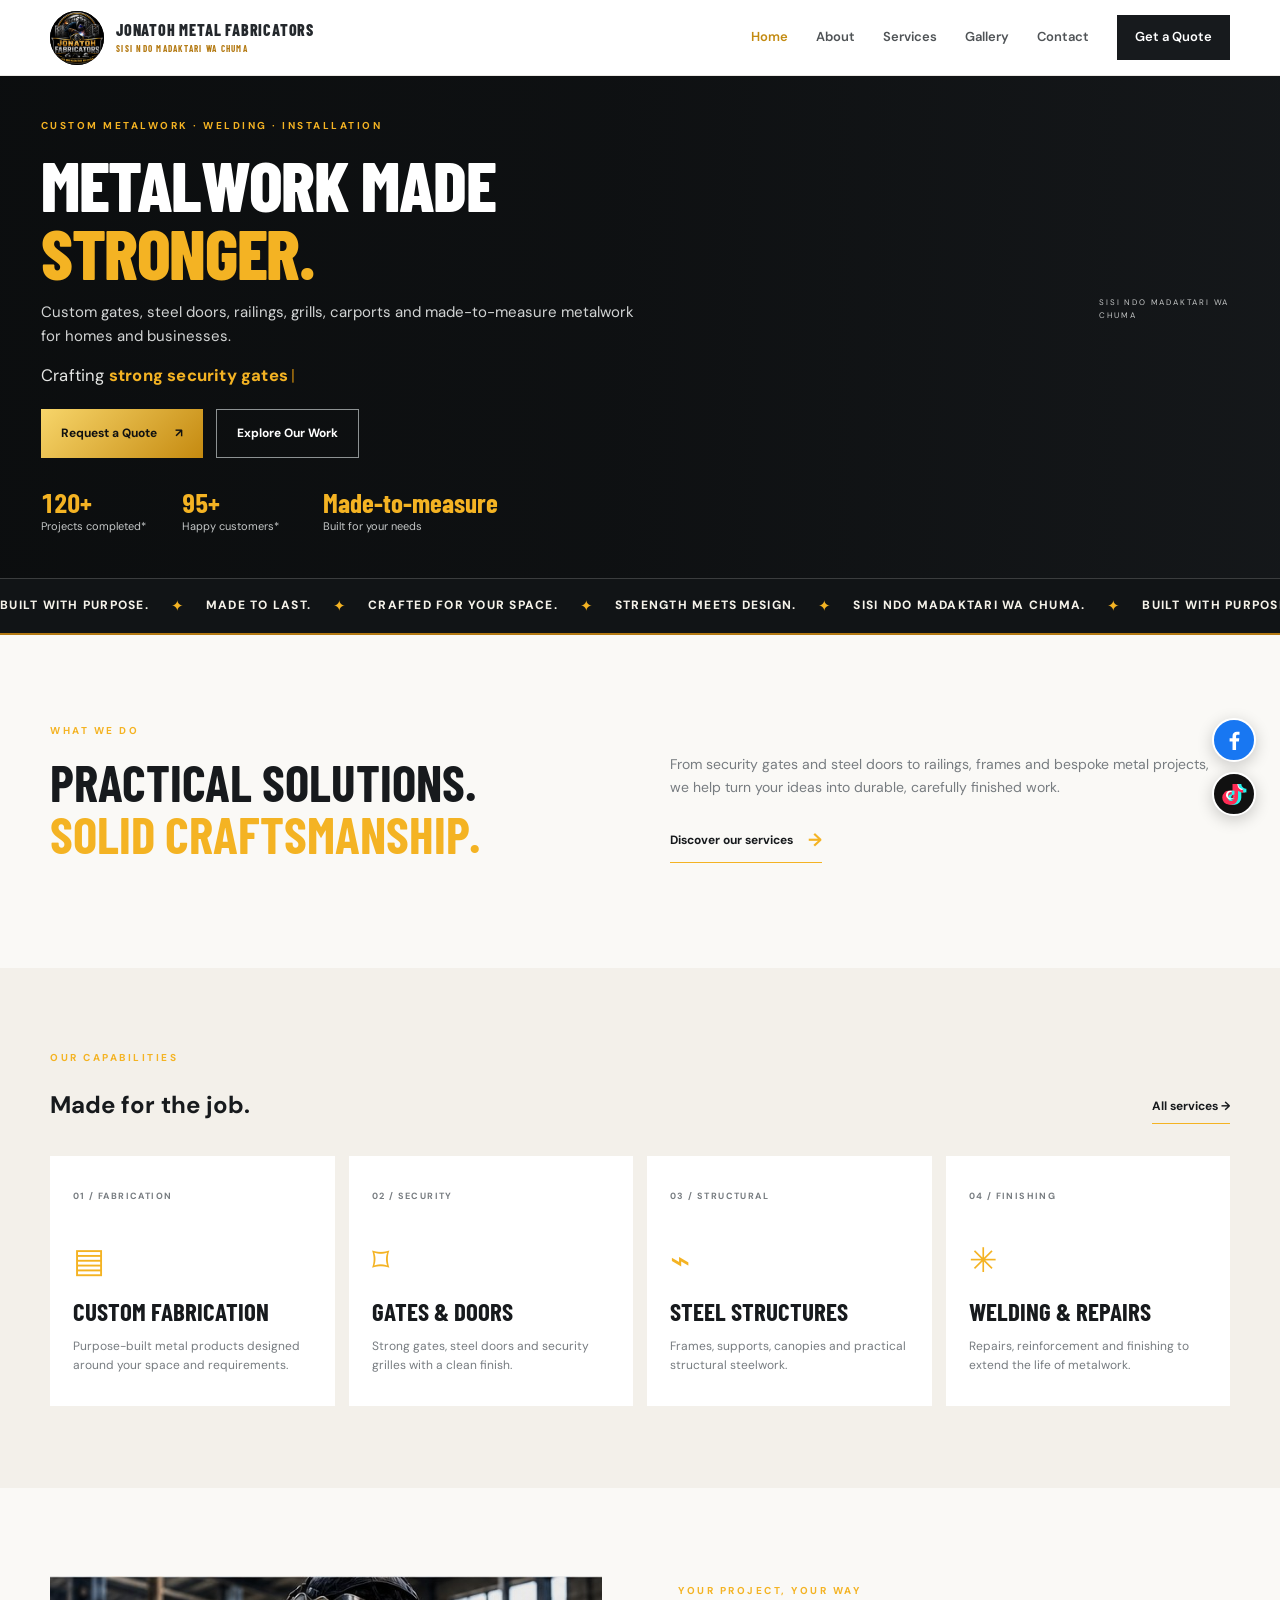
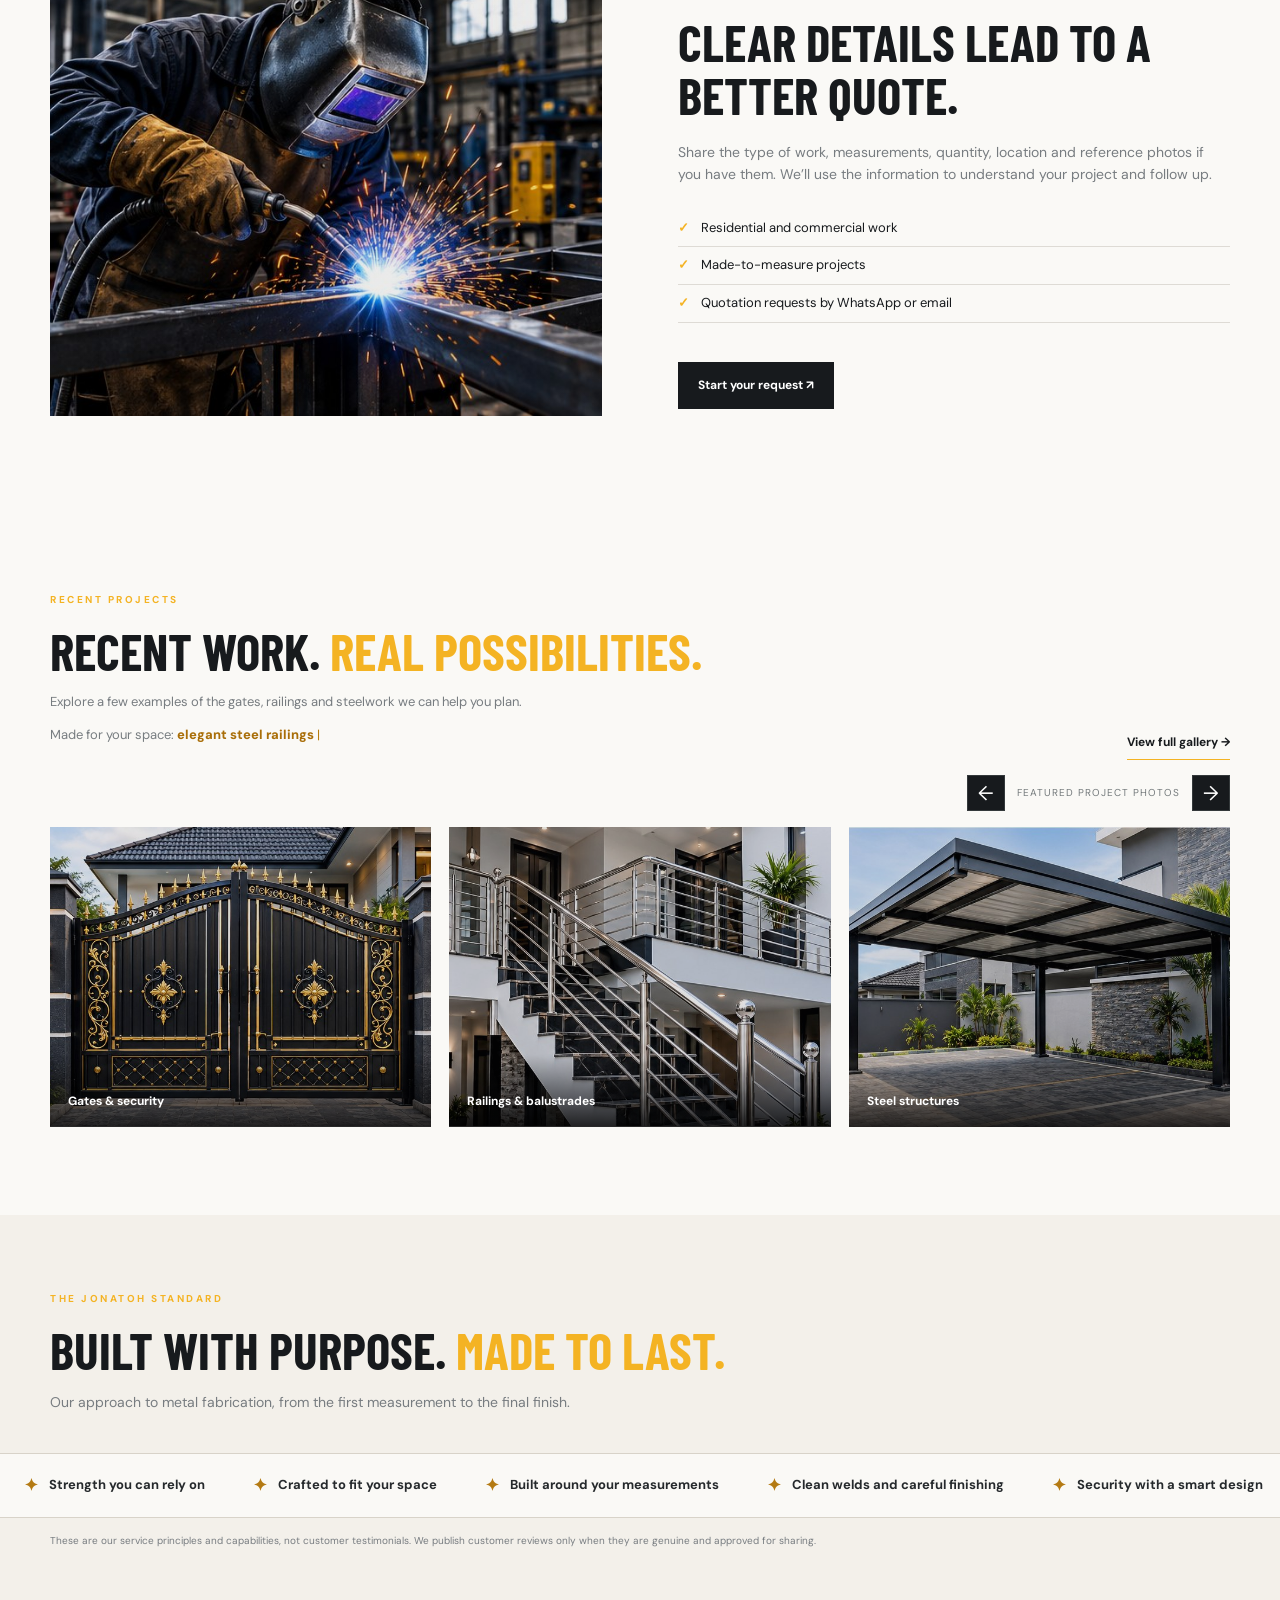
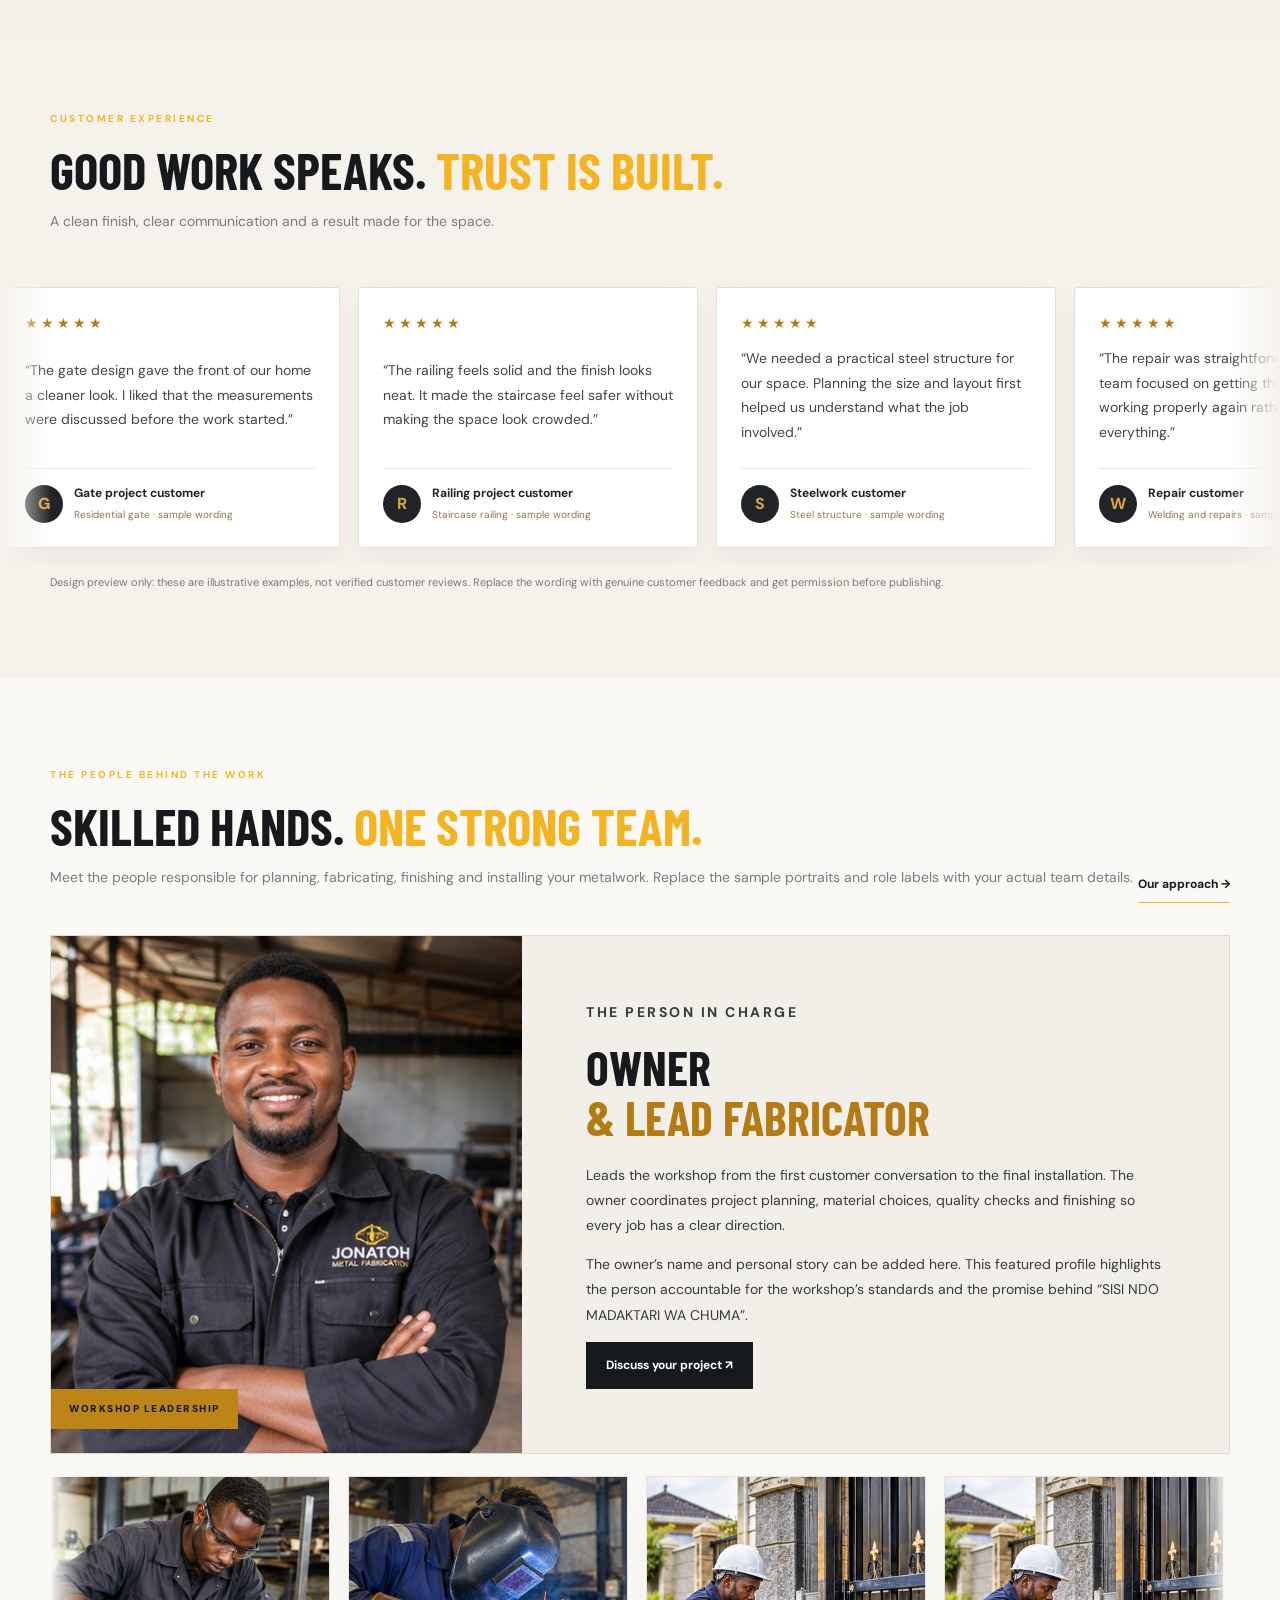
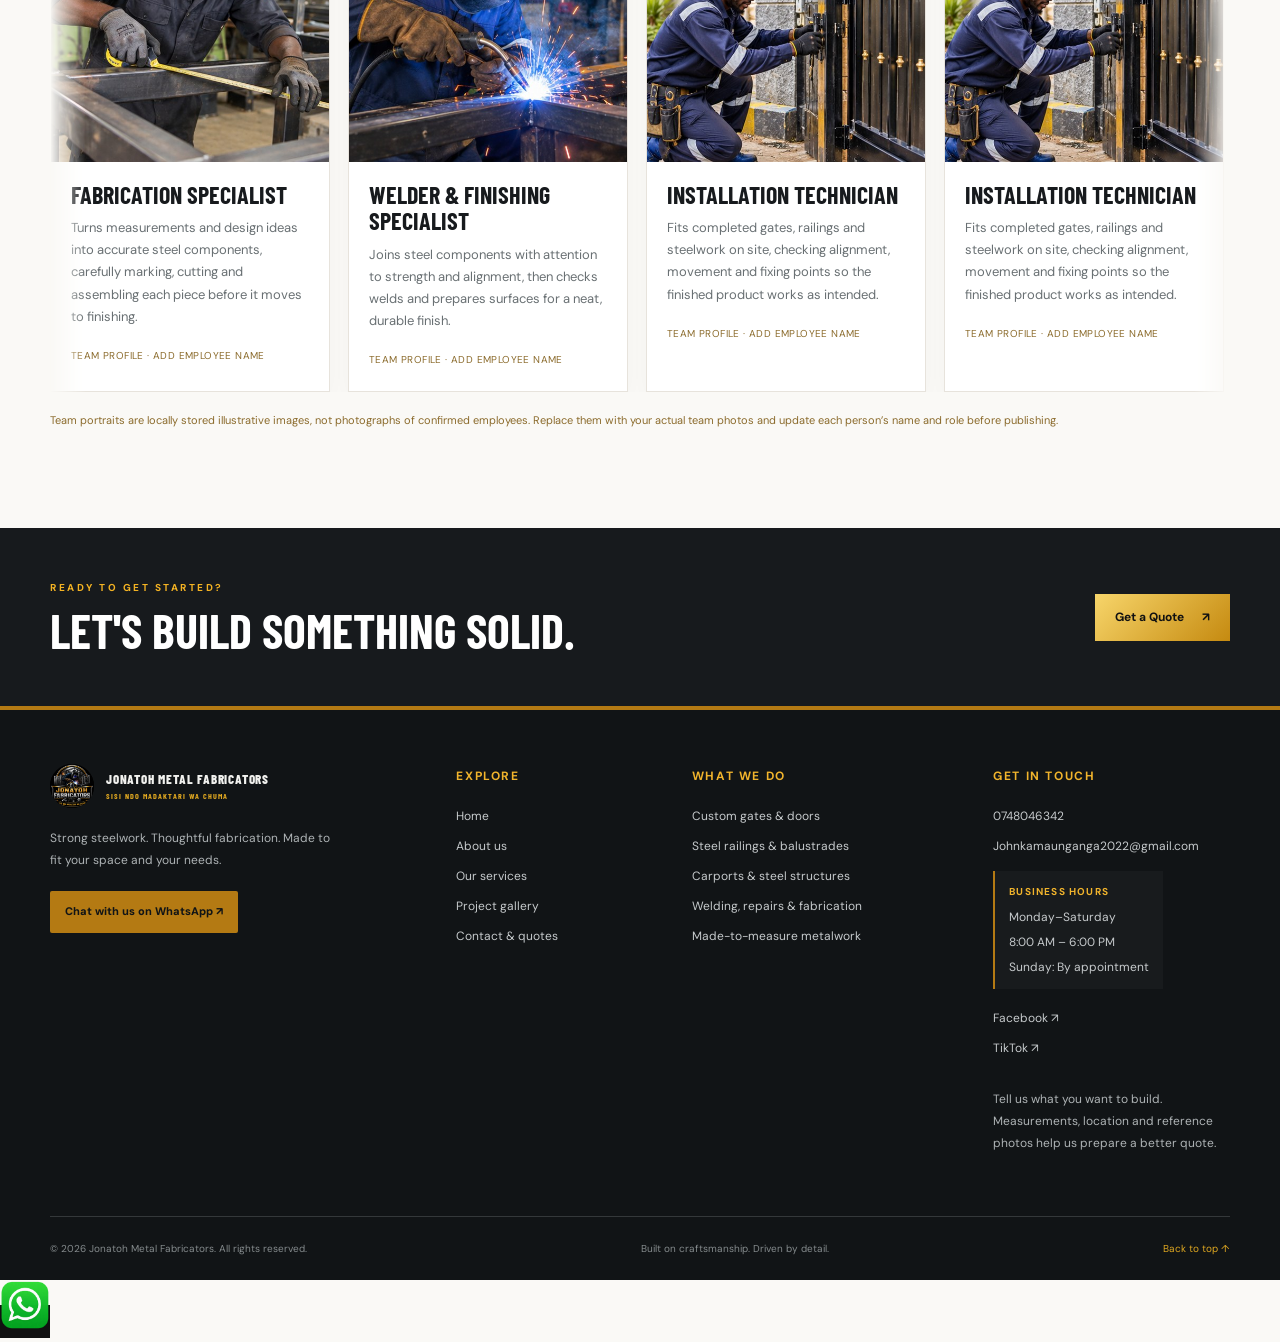
==== index.html @ 9e7ec6e4 "2nd commit" ====
<!doctype html>
<html lang="en">
<head>
  <meta charset="utf-8">
  <meta name="viewport" content="width=device-width, initial-scale=1">
  <title>Jonatoh Metal Fabricators | Gates, Railings & Welding in Kenya</title>
  <meta name="description" content="Jonatoh Metal Fabricators creates custom steel gates, doors, railings, grills, carports and welding solutions in Kenya. Contact us on WhatsApp for a project quote.">
  <meta name="theme-color" content="#171a1d">
  <link rel="stylesheet" href="css/style.css">
  <meta property="og:type" content="website">
  <meta property="og:title" content="Jonatoh Metal Fabricators | Custom Steelwork in Kenya">
  <meta property="og:description" content="Custom gates, steel doors, railings, grills, carports and welding solutions. Request a quote from Jonatoh Metal Fabricators.">
  <meta name="twitter:card" content="summary_large_image">
  <script type="application/ld+json">
  {"@context":"https://schema.org","@type":"HomeAndConstructionBusiness","name":"Jonatoh Metal Fabricators","telephone":"+254748046342","description":"Custom steel gates, doors, railings, grills, carports, metal fabrication and welding services.","areaServed":{"@type":"Country","name":"Kenya"},"sameAs":["https://www.facebook.com/share/1BdSj5urgs/","https://www.tiktok.com/@jonatohfabricatorske"]}
  </script>
</head>
<body id="top">
<header class="site-header">
  <a class="brand" href="index.html"><img class="brand-logo" src="images/jonatoh-logo.jpeg" alt="Jonatoh Metal Fabrication logo"><span class="brand-wordmark">JONATOH METAL FABRICATORS<small>SISI NDO MADAKTARI WA CHUMA</small></span></a>
  <button class="menu-toggle" aria-label="Toggle navigation" aria-expanded="false">☰</button>
  <nav class="nav">
    <a class="active" href="index.html">Home</a><a href="about.html">About</a><a href="services.html">Services</a><a href="projects.html">Gallery</a><a href="contact.html">Contact</a>
    <a class="nav-cta" href="contact.html#quote">Get a Quote</a>
  </nav>
</header>
<main>
<section class="hero hero-compact">
  <div class="hero-photo-rotator" aria-hidden="true"><span></span><span></span><span></span><span></span></div>
  <div class="hero-shade"></div>
  <div class="hero-content container">
    <p class="eyebrow">CUSTOM METALWORK · WELDING · INSTALLATION</p>
    <h1>Metalwork made<br><em>stronger.</em></h1>
    <p class="hero-copy">Custom gates, steel doors, railings, grills, carports and made-to-measure metalwork for homes and businesses.</p><p class="hero-typing-line">Crafting <strong data-typing-phrase>strong security gates</strong><span class="typing-caret" aria-hidden="true">|</span></p>
    <div class="hero-actions"><a class="button button-orange" href="contact.html#quote">Request a Quote <span>↗</span></a><a class="button button-outline" href="projects.html">Explore Our Work</a></div>
    <div class="hero-stats hero-counter-stats"><div><strong class="count-up" data-count="120">0</strong><span>Projects completed*</span></div><div><strong class="count-up" data-count="95">0</strong><span>Happy customers*</span></div><div><strong>Made-to-measure</strong><span>Built for your needs</span></div></div>
  </div>
  <div class="hero-label">SISI NDO MADAKTARI WA CHUMA</div>
</section><section class="brand-motion-strip" aria-label="Jonatoh metal fabrication values"><div class="brand-motion-track"><span>Built with purpose.</span><b aria-hidden="true">✦</b><span>Made to last.</span><b aria-hidden="true">✦</b><span>Crafted for your space.</span><b aria-hidden="true">✦</b><span>Strength meets design.</span><b aria-hidden="true">✦</b><span>SISI NDO MADAKTARI WA CHUMA.</span><b aria-hidden="true">✦</b><span>Built with purpose.</span><b aria-hidden="true">✦</b><span>Made to last.</span><b aria-hidden="true">✦</b><span>Crafted for your space.</span><b aria-hidden="true">✦</b><span>Strength meets design.</span><b aria-hidden="true">✦</b><span>SISI NDO MADAKTARI WA CHUMA.</span><b aria-hidden="true">✦</b></div></section>
<section class="section container intro-grid">
  <div><p class="eyebrow">WHAT WE DO</p><h2>Practical solutions.<br><em>Solid craftsmanship.</em></h2></div>
  <div><p class="muted">From security gates and steel doors to railings, frames and bespoke metal projects, we help turn your ideas into durable, carefully finished work.</p><a class="text-link" href="services.html">Discover our services <span>→</span></a></div>
</section>
<section class="services-band"><div class="container"><div class="section-heading"><div><p class="eyebrow">OUR CAPABILITIES</p><h2>Made for the job.</h2></div><a class="text-link" href="services.html">All services →</a></div>
<div class="service-cards">
  <article class="service-card"><span class="service-number">01 / FABRICATION</span><div class="service-icon">▤</div><h3>Custom Fabrication</h3><p>Purpose-built metal products designed around your space and requirements.</p></article>
  <article class="service-card"><span class="service-number">02 / SECURITY</span><div class="service-icon">⌑</div><h3>Gates & Doors</h3><p>Strong gates, steel doors and security grilles with a clean finish.</p></article>
  <article class="service-card"><span class="service-number">03 / STRUCTURAL</span><div class="service-icon">⌁</div><h3>Steel Structures</h3><p>Frames, supports, canopies and practical structural steelwork.</p></article>
  <article class="service-card"><span class="service-number">04 / FINISHING</span><div class="service-icon">✳</div><h3>Welding & Repairs</h3><p>Repairs, reinforcement and finishing to extend the life of metalwork.</p></article>
</div></div></section>
<section class="section container split-feature"><div class="feature-photo" role="img" aria-label="Metal fabrication workshop"></div><div class="feature-copy"><p class="eyebrow">YOUR PROJECT, YOUR WAY</p><h2>Clear details lead to a better quote.</h2><p class="muted">Share the type of work, measurements, quantity, location and reference photos if you have them. We’ll use the information to understand your project and follow up.</p><ul class="check-list"><li>Residential and commercial work</li><li>Made-to-measure projects</li><li>Quotation requests by WhatsApp or email</li></ul><a class="button button-dark" href="contact.html#quote">Start your request ↗</a></div></section>
<section class="section container recent-projects"><div class="section-heading"><div><p class="eyebrow">RECENT PROJECTS</p><h2>Recent work. <em>Real possibilities.</em></h2><p class="muted recent-lead">Explore a few examples of the gates, railings and steelwork we can help you plan.</p><p class="typing-line">Made for your space: <strong data-typing-phrase aria-live="polite">security gates</strong><span class="typing-caret" aria-hidden="true">|</span></p></div><a class="text-link" href="projects.html">View full gallery →</a></div><div class="recent-carousel-controls"><button type="button" id="recent-prev" aria-label="Previous projects">←</button><span id="recent-slide-status">Featured project photos</span><button type="button" id="recent-next" aria-label="Next projects">→</button></div><div class="recent-project-grid" id="recent-project-grid"><a class="recent-project" href="projects.html"><img src="images/gallery/black-gold-gate.jpg" alt="Black and gold driveway gate" loading="lazy"><span>Gates & security</span></a><a class="recent-project" href="projects.html"><img src="images/gallery/stainless-railing.jpg" alt="Stainless steel staircase railing" loading="lazy"><span>Railings & balustrades</span></a><a class="recent-project" href="projects.html"><img src="images/gallery/steel-carport.jpg" alt="Steel carport structure" loading="lazy"><span>Steel structures</span></a></div></section>
<section class="section values-marquee-section"><div class="container"><div class="section-heading"><div><p class="eyebrow">THE JONATOH STANDARD</p><h2>Built with purpose. <em>Made to last.</em></h2><p class="muted">Our approach to metal fabrication, from the first measurement to the final finish.</p></div></div></div><div class="value-marquee" aria-label="Jonatoh Metal Fabricators service principles"><div class="value-marquee-track"><span class="value-marquee-item"><i aria-hidden="true">✦</i>Strength you can rely on</span><span class="value-marquee-item"><i aria-hidden="true">✦</i>Crafted to fit your space</span><span class="value-marquee-item"><i aria-hidden="true">✦</i>Built around your measurements</span><span class="value-marquee-item"><i aria-hidden="true">✦</i>Clean welds and careful finishing</span><span class="value-marquee-item"><i aria-hidden="true">✦</i>Security with a smart design</span><span class="value-marquee-item"><i aria-hidden="true">✦</i>Made for everyday use</span><span class="value-marquee-item"><i aria-hidden="true">✦</i>Practical solutions in steel</span><span class="value-marquee-item"><i aria-hidden="true">✦</i>Details that make the difference</span><span class="value-marquee-item"><i aria-hidden="true">✦</i>Designed with purpose</span><span class="value-marquee-item"><i aria-hidden="true">✦</i>Durability comes first</span><span class="value-marquee-item"><i aria-hidden="true">✦</i>From idea to finished metalwork</span><span class="value-marquee-item"><i aria-hidden="true">✦</i>A finish that complements your property</span><span class="value-marquee-item"><i aria-hidden="true">✦</i>Custom gates and doors</span><span class="value-marquee-item"><i aria-hidden="true">✦</i>Railings made for confidence</span><span class="value-marquee-item"><i aria-hidden="true">✦</i>Steel structures with purpose</span><span class="value-marquee-item"><i aria-hidden="true">✦</i>Repairs that help extend product life</span><span class="value-marquee-item"><i aria-hidden="true">✦</i>Thoughtful fabrication</span><span class="value-marquee-item"><i aria-hidden="true">✦</i>Reliable workmanship matters</span><span class="value-marquee-item"><i aria-hidden="true">✦</i>Your project, your specifications</span><span class="value-marquee-item"><i aria-hidden="true">✦</i>Made-to-measure metal solutions</span><span class="value-marquee-item"><i aria-hidden="true">✦</i>Function meets good design</span><span class="value-marquee-item"><i aria-hidden="true">✦</i>Strong frames, neat finishes</span><span class="value-marquee-item"><i aria-hidden="true">✦</i>Built for homes and businesses</span><span class="value-marquee-item"><i aria-hidden="true">✦</i>A clear plan before fabrication</span><span class="value-marquee-item"><i aria-hidden="true">✦</i>Care in every cut and weld</span><span class="value-marquee-item"><i aria-hidden="true">✦</i>Metalwork that works hard</span><span class="value-marquee-item"><i aria-hidden="true">✦</i>Security grills tailored to your needs</span><span class="value-marquee-item"><i aria-hidden="true">✦</i>Carports planned for your space</span><span class="value-marquee-item"><i aria-hidden="true">✦</i>Quality-focused fabrication</span><span class="value-marquee-item"><i aria-hidden="true">✦</i>A practical approach to every job</span><span class="value-marquee-item"><i aria-hidden="true">✦</i>Your vision guides the design</span><span class="value-marquee-item"><i aria-hidden="true">✦</i>Steelwork with attention to detail</span><span class="value-marquee-item"><i aria-hidden="true">✦</i>Finishing that completes the look</span><span class="value-marquee-item"><i aria-hidden="true">✦</i>Built to suit the setting</span><span class="value-marquee-item"><i aria-hidden="true">✦</i>Custom work, not one-size-fits-all</span><span class="value-marquee-item"><i aria-hidden="true">✦</i>From simple repairs to new builds</span><span class="value-marquee-item"><i aria-hidden="true">✦</i>Made with care at every stage</span><span class="value-marquee-item"><i aria-hidden="true">✦</i>Straightforward project discussions</span><span class="value-marquee-item"><i aria-hidden="true">✦</i>Share your measurements for a quote</span><span class="value-marquee-item"><i aria-hidden="true">✦</i>Bring your reference photos</span><span class="value-marquee-item"><i aria-hidden="true">✦</i>Useful design, lasting function</span><span class="value-marquee-item"><i aria-hidden="true">✦</i>Strong materials, smart planning</span><span class="value-marquee-item"><i aria-hidden="true">✦</i>A better fit starts with good measurements</span><span class="value-marquee-item"><i aria-hidden="true">✦</i>Careful work from start to finish</span><span class="value-marquee-item"><i aria-hidden="true">✦</i>Metal fabrication for real-world needs</span><span class="value-marquee-item"><i aria-hidden="true">✦</i>Your space. Your style. Your build.</span><span class="value-marquee-item"><i aria-hidden="true">✦</i>Practical craftsmanship you can see</span><span class="value-marquee-item"><i aria-hidden="true">✦</i>Plan it well. Build it right.</span><span class="value-marquee-item"><i aria-hidden="true">✦</i>SISI NDO MADAKTARI WA CHUMA</span><span class="value-marquee-item"><i aria-hidden="true">✦</i>Jonatoh Metal Fabricators — built around your needs</span><span class="value-marquee-item"><i aria-hidden="true">✦</i>Strength you can rely on</span><span class="value-marquee-item"><i aria-hidden="true">✦</i>Crafted to fit your space</span><span class="value-marquee-item"><i aria-hidden="true">✦</i>Built around your measurements</span><span class="value-marquee-item"><i aria-hidden="true">✦</i>Clean welds and careful finishing</span><span class="value-marquee-item"><i aria-hidden="true">✦</i>Security with a smart design</span><span class="value-marquee-item"><i aria-hidden="true">✦</i>Made for everyday use</span><span class="value-marquee-item"><i aria-hidden="true">✦</i>Practical solutions in steel</span><span class="value-marquee-item"><i aria-hidden="true">✦</i>Details that make the difference</span><span class="value-marquee-item"><i aria-hidden="true">✦</i>Designed with purpose</span><span class="value-marquee-item"><i aria-hidden="true">✦</i>Durability comes first</span><span class="value-marquee-item"><i aria-hidden="true">✦</i>From idea to finished metalwork</span><span class="value-marquee-item"><i aria-hidden="true">✦</i>A finish that complements your property</span><span class="value-marquee-item"><i aria-hidden="true">✦</i>Custom gates and doors</span><span class="value-marquee-item"><i aria-hidden="true">✦</i>Railings made for confidence</span><span class="value-marquee-item"><i aria-hidden="true">✦</i>Steel structures with purpose</span><span class="value-marquee-item"><i aria-hidden="true">✦</i>Repairs that help extend product life</span><span class="value-marquee-item"><i aria-hidden="true">✦</i>Thoughtful fabrication</span><span class="value-marquee-item"><i aria-hidden="true">✦</i>Reliable workmanship matters</span><span class="value-marquee-item"><i aria-hidden="true">✦</i>Your project, your specifications</span><span class="value-marquee-item"><i aria-hidden="true">✦</i>Made-to-measure metal solutions</span><span class="value-marquee-item"><i aria-hidden="true">✦</i>Function meets good design</span><span class="value-marquee-item"><i aria-hidden="true">✦</i>Strong frames, neat finishes</span><span class="value-marquee-item"><i aria-hidden="true">✦</i>Built for homes and businesses</span><span class="value-marquee-item"><i aria-hidden="true">✦</i>A clear plan before fabrication</span><span class="value-marquee-item"><i aria-hidden="true">✦</i>Care in every cut and weld</span><span class="value-marquee-item"><i aria-hidden="true">✦</i>Metalwork that works hard</span><span class="value-marquee-item"><i aria-hidden="true">✦</i>Security grills tailored to your needs</span><span class="value-marquee-item"><i aria-hidden="true">✦</i>Carports planned for your space</span><span class="value-marquee-item"><i aria-hidden="true">✦</i>Quality-focused fabrication</span><span class="value-marquee-item"><i aria-hidden="true">✦</i>A practical approach to every job</span><span class="value-marquee-item"><i aria-hidden="true">✦</i>Your vision guides the design</span><span class="value-marquee-item"><i aria-hidden="true">✦</i>Steelwork with attention to detail</span><span class="value-marquee-item"><i aria-hidden="true">✦</i>Finishing that completes the look</span><span class="value-marquee-item"><i aria-hidden="true">✦</i>Built to suit the setting</span><span class="value-marquee-item"><i aria-hidden="true">✦</i>Custom work, not one-size-fits-all</span><span class="value-marquee-item"><i aria-hidden="true">✦</i>From simple repairs to new builds</span><span class="value-marquee-item"><i aria-hidden="true">✦</i>Made with care at every stage</span><span class="value-marquee-item"><i aria-hidden="true">✦</i>Straightforward project discussions</span><span class="value-marquee-item"><i aria-hidden="true">✦</i>Share your measurements for a quote</span><span class="value-marquee-item"><i aria-hidden="true">✦</i>Bring your reference photos</span><span class="value-marquee-item"><i aria-hidden="true">✦</i>Useful design, lasting function</span><span class="value-marquee-item"><i aria-hidden="true">✦</i>Strong materials, smart planning</span><span class="value-marquee-item"><i aria-hidden="true">✦</i>A better fit starts with good measurements</span><span class="value-marquee-item"><i aria-hidden="true">✦</i>Careful work from start to finish</span><span class="value-marquee-item"><i aria-hidden="true">✦</i>Metal fabrication for real-world needs</span><span class="value-marquee-item"><i aria-hidden="true">✦</i>Your space. Your style. Your build.</span><span class="value-marquee-item"><i aria-hidden="true">✦</i>Practical craftsmanship you can see</span><span class="value-marquee-item"><i aria-hidden="true">✦</i>Plan it well. Build it right.</span><span class="value-marquee-item"><i aria-hidden="true">✦</i>SISI NDO MADAKTARI WA CHUMA</span><span class="value-marquee-item"><i aria-hidden="true">✦</i>Jonatoh Metal Fabricators — built around your needs</span></div></div><p class="value-marquee-note container">These are our service principles and capabilities, not customer testimonials. We publish customer reviews only when they are genuine and approved for sharing.</p></section>

<section class="section testimonials-section"><div class="container"><div class="section-heading"><div><p class="eyebrow">CUSTOMER EXPERIENCE</p><h2>Good work speaks. <em>Trust is built.</em></h2><p class="muted">A clean finish, clear communication and a result made for the space.</p></div></div></div><div class="testimonial-marquee" aria-label="Illustrative customer feedback examples"><div class="testimonial-track"><article class="testimonial-card"><div class="testimonial-stars" aria-label="Five stars">★★★★★</div><p>“The gate design gave the front of our home a cleaner look. I liked that the measurements were discussed before the work started.”</p><div class="testimonial-person"><span class="testimonial-avatar">G</span><span><strong>Gate project customer</strong><small>Residential gate · sample wording</small></span></div></article><article class="testimonial-card"><div class="testimonial-stars" aria-label="Five stars">★★★★★</div><p>“The railing feels solid and the finish looks neat. It made the staircase feel safer without making the space look crowded.”</p><div class="testimonial-person"><span class="testimonial-avatar">R</span><span><strong>Railing project customer</strong><small>Staircase railing · sample wording</small></span></div></article><article class="testimonial-card"><div class="testimonial-stars" aria-label="Five stars">★★★★★</div><p>“We needed a practical steel structure for our space. Planning the size and layout first helped us understand what the job involved.”</p><div class="testimonial-person"><span class="testimonial-avatar">S</span><span><strong>Steelwork customer</strong><small>Steel structure · sample wording</small></span></div></article><article class="testimonial-card"><div class="testimonial-stars" aria-label="Five stars">★★★★★</div><p>“The repair was straightforward and the team focused on getting the metalwork working properly again rather than replacing everything.”</p><div class="testimonial-person"><span class="testimonial-avatar">W</span><span><strong>Repair customer</strong><small>Welding and repairs · sample wording</small></span></div></article><article class="testimonial-card"><div class="testimonial-stars" aria-label="Five stars">★★★★★</div><p>“I wanted something that matched the property. Talking through the design before fabrication made it easier to settle on a practical option.”</p><div class="testimonial-person"><span class="testimonial-avatar">D</span><span><strong>Custom design customer</strong><small>Custom metalwork · sample wording</small></span></div></article><article class="testimonial-card"><div class="testimonial-stars" aria-label="Five stars">★★★★★</div><p>“The finished work looks balanced and purposeful. The small details around the joints and edges made a difference to the overall appearance.”</p><div class="testimonial-person"><span class="testimonial-avatar">M</span><span><strong>Fabrication customer</strong><small>Made-to-measure work · sample wording</small></span></div></article><article class="testimonial-card"><div class="testimonial-stars" aria-label="Five stars">★★★★★</div><p>“The gate design gave the front of our home a cleaner look. I liked that the measurements were discussed before the work started.”</p><div class="testimonial-person"><span class="testimonial-avatar">G</span><span><strong>Gate project customer</strong><small>Residential gate · sample wording</small></span></div></article><article class="testimonial-card"><div class="testimonial-stars" aria-label="Five stars">★★★★★</div><p>“The railing feels solid and the finish looks neat. It made the staircase feel safer without making the space look crowded.”</p><div class="testimonial-person"><span class="testimonial-avatar">R</span><span><strong>Railing project customer</strong><small>Staircase railing · sample wording</small></span></div></article><article class="testimonial-card"><div class="testimonial-stars" aria-label="Five stars">★★★★★</div><p>“We needed a practical steel structure for our space. Planning the size and layout first helped us understand what the job involved.”</p><div class="testimonial-person"><span class="testimonial-avatar">S</span><span><strong>Steelwork customer</strong><small>Steel structure · sample wording</small></span></div></article><article class="testimonial-card"><div class="testimonial-stars" aria-label="Five stars">★★★★★</div><p>“The repair was straightforward and the team focused on getting the metalwork working properly again rather than replacing everything.”</p><div class="testimonial-person"><span class="testimonial-avatar">W</span><span><strong>Repair customer</strong><small>Welding and repairs · sample wording</small></span></div></article><article class="testimonial-card"><div class="testimonial-stars" aria-label="Five stars">★★★★★</div><p>“I wanted something that matched the property. Talking through the design before fabrication made it easier to settle on a practical option.”</p><div class="testimonial-person"><span class="testimonial-avatar">D</span><span><strong>Custom design customer</strong><small>Custom metalwork · sample wording</small></span></div></article><article class="testimonial-card"><div class="testimonial-stars" aria-label="Five stars">★★★★★</div><p>“The finished work looks balanced and purposeful. The small details around the joints and edges made a difference to the overall appearance.”</p><div class="testimonial-person"><span class="testimonial-avatar">M</span><span><strong>Fabrication customer</strong><small>Made-to-measure work · sample wording</small></span></div></article></div></div><p class="testimonial-disclaimer container">Design preview only: these are illustrative examples, not verified customer reviews. Replace the wording with genuine customer feedback and get permission before publishing.</p></section>
<section class="section team-section"><div class="container"><div class="section-heading"><div><p class="eyebrow">THE PEOPLE BEHIND THE WORK</p><h2>Skilled hands. <em>One strong team.</em></h2><p class="muted">Meet the people responsible for planning, fabricating, finishing and installing your metalwork. Replace the sample portraits and role labels with your actual team details.</p></div><a class="text-link" href="about.html">Our approach →</a></div>
<div class="owner-feature"><div class="owner-portrait">
  <img src="images/team/owner.jpg" alt="Illustrative portrait of a metal fabrication workshop owner">
  <span class="owner-ribbon">WORKSHOP LEADERSHIP</span></div>
  <div class="owner-copy"><p class="eyebrow">THE PERSON IN CHARGE</p><h3>Owner <em>&amp; Lead Fabricator</em></h3><p>Leads the workshop from the first customer conversation to the final installation. The owner coordinates project planning, material choices, quality checks and finishing so every job has a clear direction.</p><p class="muted">The owner’s name and personal story can be added here. This featured profile highlights the person accountable for the workshop’s standards and the promise behind “SISI NDO MADAKTARI WA CHUMA”.</p>
    <a class="button button-dark" href="contact.html#quote">Discuss your project ↗</a>
  </div>
  </div>
<div class="team-marquee-viewport">
  <div class="team-grid"><article class="team-card">
    <img src="images/team/fabricator.jpg" alt="Illustrative portrait of a fabrication specialist measuring steel">
    <div><h3>Fabrication Specialist</h3><p>Turns measurements and design ideas into accurate steel components, carefully marking, cutting and assembling each piece before it moves to finishing.</p><small>TEAM PROFILE · ADD EMPLOYEE NAME</small>
    </div></article>
    <article class="team-card">
      <img src="images/team/welder.jpg" alt="Illustrative portrait of a welder working on steel">
      <div><h3>Welder &amp; Finishing Specialist</h3><p>Joins steel components with attention to strength and alignment, then checks welds and prepares surfaces for a neat, durable finish.</p><small>TEAM PROFILE · ADD EMPLOYEE NAME</small></div>
    </article>
      <article class="team-card">
        <img src="images/team/installer.jpg" alt="Illustrative portrait of a metalwork installation technician">
        <div><h3>Installation Technician</h3><p>Fits completed gates, railings and steelwork on site, checking alignment, movement and fixing points so the finished product works as intended.</p><small>TEAM PROFILE · ADD EMPLOYEE NAME</small></div>
      </article>
       <article class="team-card">
        <img src="images/team/installer.jpg" alt="Illustrative portrait of a metalwork installation technician">
        <div><h3>Installation Technician</h3><p>Fits completed gates, railings and steelwork on site, checking alignment, movement and fixing points so the finished product works as intended.</p><small>TEAM PROFILE · ADD EMPLOYEE NAME</small></div>
      </article>
       <article class="team-card">
        <img src="images/team/installer.jpg" alt="Illustrative portrait of a metalwork installation technician">
        <div><h3>Installation Technician</h3><p>Fits completed gates, railings and steelwork on site, checking alignment, movement and fixing points so the finished product works as intended.</p><small>TEAM PROFILE · ADD EMPLOYEE NAME</small></div>
      </article>
       <article class="team-card">
        <img src="images/team/installer.jpg" alt="Illustrative portrait of a metalwork installation technician">
        <div><h3>Installation Technician</h3><p>Fits completed gates, railings and steelwork on site, checking alignment, movement and fixing points so the finished product works as intended.</p><small>TEAM PROFILE · ADD EMPLOYEE NAME</small></div>
      </article>
       <article class="team-card">
        <img src="images/team/installer.jpg" alt="Illustrative portrait of a metalwork installation technician">
        <div><h3>Installation Technician</h3><p>Fits completed gates, railings and steelwork on site, checking alignment, movement and fixing points so the finished product works as intended.</p><small>TEAM PROFILE · ADD EMPLOYEE NAME</small></div>
      </article>
       <article class="team-card">
        <img src="images/team/installer.jpg" alt="Illustrative portrait of a metalwork installation technician">
        <div><h3>Installation Technician</h3><p>Fits completed gates, railings and steelwork on site, checking alignment, movement and fixing points so the finished product works as intended.</p><small>TEAM PROFILE · ADD EMPLOYEE NAME</small></div>
      </article>
       <article class="team-card">
        <img src="images/team/installer.jpg" alt="Illustrative portrait of a metalwork installation technician">
        <div><h3>Installation Technician</h3><p>Fits completed gates, railings and steelwork on site, checking alignment, movement and fixing points so the finished product works as intended.</p><small>TEAM PROFILE · ADD EMPLOYEE NAME</small></div>
      </article>
       <article class="team-card">
        <img src="images/team/installer.jpg" alt="Illustrative portrait of a metalwork installation technician">
        <div><h3>Installation Technician</h3><p>Fits completed gates, railings and steelwork on site, checking alignment, movement and fixing points so the finished product works as intended.</p><small>TEAM PROFILE · ADD EMPLOYEE NAME</small></div>
      </article>
       <article class="team-card">
        <img src="images/team/installer.jpg" alt="Illustrative portrait of a metalwork installation technician">
        <div><h3>Installation Technician</h3><p>Fits completed gates, railings and steelwork on site, checking alignment, movement and fixing points so the finished product works as intended.</p><small>TEAM PROFILE · ADD EMPLOYEE NAME</small></div>
      </article>
    </div>
  </div>
  <p class="team-edit-note">Team portraits are locally stored illustrative images, not photographs of confirmed employees. Replace them with your actual team photos and update each person’s name and role before publishing.</p></div></section>
<section class="quote-strip"><div class="container quote-strip-inner">
  <div><p class="eyebrow">READY TO GET STARTED?</p><h2>Let's build something solid.</h2></div><a class="button button-orange" href="contact.html#quote">Get a Quote <span>↗</span></a></div></section>
</main>
<footer class="footer"><div class="container footer-main"><div class="footer-brand-column"><a class="brand brand-light" href="index.html"><img class="brand-logo" src="images/jonatoh-logo.jpeg" alt="Jonatoh Metal Fabrication logo"><span class="brand-wordmark">JONATOH METAL FABRICATORS<small>SISI NDO MADAKTARI WA CHUMA</small></span></a><p>Strong steelwork. Thoughtful fabrication. Made to fit your space and your needs.</p><a class="footer-whatsapp" data-whatsapp-link href="#" target="_blank" rel="noopener">Chat with us on WhatsApp ↗</a></div><div class="footer-column"><h3>Explore</h3><a href="index.html">Home</a><a href="about.html">About us</a><a href="services.html">Our services</a><a href="projects.html">Project gallery</a><a href="contact.html">Contact & quotes</a></div><div class="footer-column"><h3>What we do</h3><span>Custom gates & doors</span><span>Steel railings & balustrades</span><span>Carports & steel structures</span><span>Welding, repairs & fabrication</span><span>Made-to-measure metalwork</span></div><div class="footer-column footer-contact"><h3>Get in touch</h3><a href="tel:+254748046342">0748046342</a><a href="mailto:Johnkamaunganga2022@gmail.com">Johnkamaunganga2022@gmail.com</a><div class="footer-hours"><strong>Business hours</strong><span>Monday–Saturday</span><span>8:00 AM – 6:00 PM</span><span>Sunday: By appointment</span></div><a data-social="facebook" href="#">Facebook ↗</a><a data-social="tiktok" href="#">TikTok ↗</a><p>Tell us what you want to build. Measurements, location and reference photos help us prepare a better quote.</p></div></div><div class="container footer-bottom"><span>© <span id="year"></span> Jonatoh Metal Fabricators. All rights reserved.</span><span>Built on craftsmanship. Driven by detail.</span><a href="#top" class="footer-top-link">Back to top ↑</a></div></footer>
<div class="floating-socials" aria-label="Follow Jonatoh Metal Fabrication"><a class="floating-social floating-facebook" data-social="facebook" href="#" aria-label="Visit Jonatoh Metal Fabrication on Facebook"><span class="social-icon" aria-hidden="true"></span></a><a class="floating-social floating-tiktok" data-social="tiktok" href="#" aria-label="Visit Jonatoh Metal Fabrication on TikTok"><span class="social-icon" aria-hidden="true"></span></a>
</div>
<a class="floating-tiktok" data-whatsapp-link href="#" target="_blank" rel="noopener" aria-label="Contact us on WhatsApp">
  <img src="images/icons/whatsapp.png" alt="WhatsApp" width="50">
   <!-- <span>Whatspp</span> -->
  </a>
<script src="js/config.js"></script><script src="js/script.js"></script>
</body></html>
---- css/style.css ----
@import url('https://fonts.googleapis.com/css2?family=Barlow+Condensed:wght@500;600;700;800&family=DM+Sans:wght@400;500;600;700&display=swap');
:root{--ink:#171a1d;--ink2:#24282c;--orange:#f4b323;--cream:#f3f0ea;--paper:#faf9f6;--muted:#777c80;--line:#dedbd5;--green:#176b3c;--blue:#245bc7;--max:1180px}
*{box-sizing:border-box}html{scroll-behavior:smooth}body{margin:0;background:var(--paper);color:var(--ink);font-family:"DM Sans",Arial,sans-serif;line-height:1.6}a{color:inherit;text-decoration:none}button,input,select,textarea{font:inherit}.container{width:min(var(--max),calc(100% - 48px));margin-inline:auto}.site-header{height:86px;padding:0 max(24px,calc((100% - var(--max))/2));display:flex;align-items:center;justify-content:space-between;background:#fff;position:relative;z-index:10;border-bottom:1px solid #eceae6}.brand{display:flex;align-items:center;gap:11px;font-size:17px;font-weight:800;letter-spacing:1.2px;line-height:1.05}.brand small{display:block;font-size:10px;letter-spacing:3px;font-weight:600;margin-top:6px}.brand-mark{display:grid;place-items:center;width:42px;height:42px;background:var(--orange);color:#fff;font:800 29px "Barlow Condensed",sans-serif;clip-path:polygon(0 0,100% 0,100% 75%,75% 100%,0 100%)}.nav{display:flex;align-items:center;gap:28px;font-size:13px;font-weight:600}.nav>a:not(.nav-cta){color:#4f5356}.nav>a.active,.nav>a:hover{color:var(--orange)}.nav-cta{padding:12px 18px;background:var(--ink);color:#fff}.menu-toggle{display:none;border:0;background:none;font-size:25px}.hero{min-height:660px;position:relative;background:#24292c url("../images/gallery/welding-workshop.jpg") center/cover no-repeat;color:#fff;display:flex;align-items:center}.hero-shade{position:absolute;inset:0;background:linear-gradient(90deg,rgba(18,21,23,.96) 0%,rgba(18,21,23,.82) 43%,rgba(18,21,23,.18) 100%)}.hero-content{position:relative;padding-block:75px}.eyebrow{font-size:10px;font-weight:700;letter-spacing:2.5px;color:var(--orange);margin:0 0 17px}.hero h1,.page-hero h1{font:800 clamp(55px,7vw,94px)/.96 "Barlow Condensed",sans-serif;letter-spacing:-1.4px;text-transform:uppercase;margin:0 0 23px}.hero h1 em,.page-hero h1 em,h2 em{font-style:normal;color:var(--orange)}.hero-copy{max-width:510px;color:#d2d4d4;font-size:15px}.hero-actions{display:flex;gap:13px;flex-wrap:wrap;margin-top:30px}.button{display:inline-flex;justify-content:center;align-items:center;gap:18px;border:0;padding:14px 20px;font-weight:700;font-size:12px;cursor:pointer;transition:transform .15s,opacity .15s}.button:hover{transform:translateY(-2px)}.button-orange{background:var(--orange);color:white}.button-outline{border:1px solid #8d9293;color:white}.button-dark{background:var(--ink);color:white}.button-whatsapp{background:#178348;color:white}.button-email{background:#e8edf7;color:#1d3f81}.hero-stats{display:flex;gap:45px;margin-top:68px}.hero-stats div{display:flex;flex-direction:column}.hero-stats strong{font:700 30px "Barlow Condensed",sans-serif;color:var(--orange)}.hero-stats span{font-size:11px;color:#c4c7c7}.hero-label{position:absolute;right:0;bottom:32px;writing-mode:vertical-rl;letter-spacing:3px;font-size:9px;color:#c5c7c7;padding-right:24px}.section{padding-block:88px}.intro-grid{display:grid;grid-template-columns:1fr 1fr;gap:60px;align-items:center}.section h2,.feature-copy h2,.contact-aside h2,.form-heading h2,.gallery-intro h2{font:700 clamp(36px,4vw,54px)/1.02 "Barlow Condensed",sans-serif;text-transform:uppercase;margin:0 0 20px}.muted{color:var(--muted);font-size:14px}.text-link{display:inline-flex;gap:15px;align-items:center;font-size:12px;font-weight:700;border-bottom:1px solid var(--orange);padding:0 0 7px;margin-top:14px}.text-link span{color:var(--orange);font-size:18px}.services-band{background:var(--cream);padding:82px 0}.section-heading{display:flex;justify-content:space-between;align-items:end;margin-bottom:32px}.section-heading h2{margin-bottom:0}.service-cards{display:grid;grid-template-columns:repeat(4,1fr);gap:14px}.service-card{background:#fff;padding:25px 23px 27px;min-height:250px;border-bottom:3px solid transparent;transition:border .2s,transform .2s}.service-card:hover{border-color:var(--orange);transform:translateY(-3px)}.service-number{font-size:9px;letter-spacing:1.4px;color:var(--muted);font-weight:700}.service-icon{font-size:34px;color:var(--orange);margin:27px 0 10px}.service-card h3,.value-grid h3,.gallery-card h3{font:700 25px/1.1 "Barlow Condensed",sans-serif;text-transform:uppercase;margin:0 0 11px}.service-card p,.value-grid p{font-size:12px;color:var(--muted);margin:0}.split-feature{display:grid;grid-template-columns:1fr 1fr;gap:76px;align-items:center}.feature-photo{min-height:440px;background:linear-gradient(0deg,rgba(0,0,0,.08),rgba(0,0,0,.08)),url("../images/gallery/welding-workshop.jpg") center/cover}.feature-copy .button{margin-top:15px}.check-list{list-style:none;padding:0;margin:24px 0}.check-list li{padding:8px 0;font-size:13px;border-bottom:1px solid var(--line)}.check-list li:before{content:"✓";color:var(--orange);font-weight:800;margin-right:12px}.quote-strip{background:var(--ink);color:#fff;padding:52px 0}.quote-strip-inner{display:flex;justify-content:space-between;align-items:center;gap:25px}.quote-strip h2{font:700 clamp(32px,4vw,48px)/1 "Barlow Condensed",sans-serif;text-transform:uppercase;margin:0}.quote-strip .eyebrow{margin-bottom:10px}.footer{background:#101214;color:#f5f4f0;padding:45px 0}.footer-grid{display:grid;grid-template-columns:1.1fr 1fr 1fr auto;gap:25px;align-items:start}.brand-light{color:#fff}.footer p{color:#9ea2a3;font-size:12px;margin:7px 0}.footer-links,.social-links{display:flex;flex-direction:column;gap:8px;font-size:11px;color:#c4c6c6}.social-links{flex-direction:row;gap:14px}.social-links a:hover,.footer-links a:hover{color:var(--orange)}.copyright{grid-column:1/-1;border-top:1px solid #2c3032;padding-top:18px;color:#818687;font-size:10px}
.floating-whatsapp{position:fixed;z-index:9;bottom:20px;right:20px;background:#168447;color:#fff;padding:12px 17px;border-radius:40px;box-shadow:0 5px 22px #0003;font-size:13px;font-weight:700;display:flex;gap:9px;align-items:center}.page-hero{background:var(--ink);color:#fff;padding:80px 0 78px;position:relative;overflow:hidden}.page-hero:after{content:"";position:absolute;width:340px;height:340px;border:45px solid #ffffff08;right:6%;top:-80px;transform:rotate(35deg)}.page-hero .container{position:relative;z-index:1}.page-hero h1{font-size:clamp(50px,6vw,78px);margin-bottom:17px}.page-hero p:not(.eyebrow){color:#b8bdbd;max-width:600px;font-size:14px}.two-col{display:grid;grid-template-columns:1fr 1fr;gap:70px;align-items:start}.value-grid{display:grid;grid-template-columns:repeat(3,1fr);gap:28px;margin-top:35px}.value-grid strong{font:700 35px "Barlow Condensed",sans-serif;color:var(--orange)}.value-grid h3{margin-top:13px}.service-detail-grid{display:grid;grid-template-columns:repeat(2,1fr);gap:0 45px}.service-detail-grid article{padding:32px 0;border-bottom:1px solid var(--line)}.service-detail-grid h2{font:700 33px "Barlow Condensed",sans-serif;text-transform:uppercase;margin:15px 0 10px}.gallery-intro{display:grid;grid-template-columns:.7fr 1.3fr;gap:50px;align-items:center;margin-bottom:28px}.gallery-intro h2{margin-bottom:0}.gallery-filters{display:flex;gap:8px;flex-wrap:wrap;margin:20px 0 28px}.filter-button{border:1px solid var(--line);background:transparent;padding:9px 14px;font-size:11px;font-weight:700;cursor:pointer}.filter-button.selected,.filter-button:hover{background:var(--ink);border-color:var(--ink);color:#fff}.gallery-grid{display:grid;grid-template-columns:repeat(3,1fr);gap:18px}.gallery-card{background:#fff;border:1px solid #ece9e3;overflow:hidden}.gallery-card img{width:100%;height:245px;object-fit:cover;display:block;background:#e8e5df}.gallery-card img.image-missing{object-fit:contain;min-height:200px}.gallery-card-caption{padding:18px}.gallery-card h3{margin:9px 0 12px}.gallery-quote-link{font-size:11px;font-weight:700;color:#b94e16}.gallery-note{font-size:11px;color:var(--muted);margin-top:25px}.contact-layout{display:grid;grid-template-columns:.8fr 1.2fr;gap:65px;align-items:start}.contact-aside h2{font-size:43px}.contact-method{display:flex;gap:15px;border-top:1px solid var(--line);padding:19px 0}.method-icon{color:var(--orange);font-size:23px}.contact-method strong{font-size:13px}.contact-method p{font-size:12px;color:var(--muted);margin:5px 0}.contact-method a{font-size:12px;font-weight:700;color:#b94e16}.quote-form-wrap{background:#fff;padding:34px;border:1px solid #e8e5df;box-shadow:0 8px 30px #24282c08}.form-heading h2{font-size:38px;margin-bottom:9px}.form-heading .muted{font-size:12px;margin-bottom:25px}form label{display:flex;flex-direction:column;gap:7px;font-size:11px;font-weight:700;margin-bottom:15px}input,select,textarea{width:100%;border:1px solid #dcd9d2;background:#fbfaf8;padding:12px;color:var(--ink);font-size:12px;border-radius:0;outline:none}input:focus,select:focus,textarea:focus{border-color:var(--orange)}textarea{resize:vertical}.form-row{display:grid;grid-template-columns:1fr 1fr;gap:13px}.send-options{display:grid;grid-template-columns:1fr 1fr;gap:10px;margin-top:22px}.send-options .button{min-height:52px;padding:13px 10px}.form-status{font-size:12px;background:#f3f0ea;padding:12px;margin:14px 0;color:#414649}.fine-print{font-size:10px;color:#777c80;line-height:1.5}.button:disabled{opacity:.6;cursor:wait}
@media(max-width:900px){.nav{gap:14px}.service-cards{grid-template-columns:repeat(2,1fr)}.footer-grid{grid-template-columns:1fr 1fr}.gallery-grid{grid-template-columns:repeat(2,1fr)}.contact-layout{gap:35px}.split-feature{gap:35px}}
@media(max-width:700px){.container{width:calc(100% - 34px)}.site-header{height:72px;padding-inline:17px}.menu-toggle{display:block}.nav{display:none;position:absolute;top:72px;left:0;right:0;background:white;padding:20px 24px;box-shadow:0 10px 15px #0001;align-items:stretch;flex-direction:column;gap:17px}.nav.nav-open{display:flex}.nav-cta{text-align:center}.hero{min-height:640px;background-position:58% center}.hero-shade{background:linear-gradient(90deg,rgba(18,21,23,.94),rgba(18,21,23,.55))}.hero-content{padding-block:65px}.hero h1{font-size:60px}.hero-stats{gap:20px;margin-top:48px}.hero-stats strong{font-size:25px}.hero-stats span{font-size:9px}.hero-label{display:none}.section{padding-block:60px}.intro-grid,.split-feature,.two-col,.gallery-intro,.contact-layout{grid-template-columns:1fr;gap:25px}.services-band{padding:60px 0}.section-heading{align-items:start;gap:20px;flex-direction:column}.service-cards{grid-template-columns:1fr 1fr;gap:9px}.service-card{padding:18px 15px;min-height:230px}.service-card h3{font-size:22px}.feature-photo{min-height:310px;order:2}.quote-strip{padding:37px 0}.quote-strip-inner{align-items:start;flex-direction:column}.footer-grid{grid-template-columns:1fr 1fr;gap:22px}.brand{font-size:14px}.brand-mark{width:37px;height:37px}.footer-grid>p{grid-column:1/-1;grid-row:2}.social-links{flex-direction:column}.page-hero{padding:62px 0}.page-hero h1{font-size:58px}.value-grid{grid-template-columns:1fr;gap:24px}.service-detail-grid{grid-template-columns:1fr}.gallery-grid{grid-template-columns:1fr 1fr;gap:10px}.gallery-card img{height:160px}.gallery-card-caption{padding:12px}.gallery-card h3{font-size:21px}.quote-form-wrap{padding:22px 17px}.form-row{grid-template-columns:1fr;gap:0}.send-options{grid-template-columns:1fr}.contact-aside h2{font-size:38px}.copyright{grid-column:1/-1}}
@media(max-width:390px){.gallery-grid,.service-cards{grid-template-columns:1fr}.hero h1{font-size:53px}.hero-stats{gap:14px}}

/* Jonatoh Fabricators brand identity: black, metallic silver and gold */
.brand-logo{width:58px;height:58px;object-fit:contain;border-radius:50%;background:#050505;flex-shrink:0}
.brand-wordmark{display:block;color:#c9cdd1;font-family:"Barlow Condensed",sans-serif;font-weight:800;letter-spacing:1.3px;font-size:18px}
.brand-wordmark small{color:#e7ae25;letter-spacing:2.5px}
.brand{gap:9px}
.hero h1 em,.page-hero h1 em,h2 em{color:#f4b323}
.eyebrow,.text-link span,.service-icon,.check-list li:before{color:#f4b323}
.button-orange{background:linear-gradient(135deg,#f7d56a,#c58a10);color:#111}
.nav>a.active,.nav>a:hover{color:#c38b12}
.gallery-quote-link,.contact-method a{color:#a87508}

/* Compact gallery and fixed social shortcuts */
.gallery-more-wrap{display:flex;justify-content:center;margin-top:28px}.gallery-more-wrap [hidden]{display:none}
/* .floating-whatsapp{bottom:20px} */
.floating-socials{position:fixed;z-index:9;right:24px;bottom:84px;display:flex;flex-direction:column;gap:10px}.floating-social{width:44px;height:44px;border-radius:50%;display:grid;place-items:center;color:#fff;font-weight:800;font-size:24px;box-shadow:0 4px 16px #0003;border:2px solid #fff}.floating-facebook{background:#1877f2;font-family:Arial,sans-serif}.floating-tiktok{background:#111;font-size:25px;text-shadow:2px 0 #25f4ee,-2px 0 #fe2c55}@media(max-width:700px){.floating-socials{right:15px;bottom:78px;gap:8px}.floating-social{width:40px;height:40px}
/* .floating-whatsapp{right:15px;bottom:15px;padding:11px 14px} */
.gallery-more-wrap{margin-top:22px}}


/* Expanded layout, project previews and full-screen gallery viewer */
.hero{background:#0d0f10 url("../images/jonatoh-logo.jpeg") right 8% center/ min(58vw,720px) auto no-repeat;min-height:720px}
.hero-shade{background:linear-gradient(90deg,rgba(10,11,12,.98) 0%,rgba(10,11,12,.91) 40%,rgba(10,11,12,.38) 100%)}
.hero-content{max-width:var(--max);width:100%}
.recent-projects .section-heading{align-items:end;margin-bottom:25px}.recent-lead{max-width:540px;font-size:13px;margin-top:14px}
.recent-project-grid{display:grid;grid-template-columns:repeat(3,1fr);gap:18px}
.recent-project{display:block;position:relative;overflow:hidden;background:#141618;min-height:260px}
.recent-project img{width:100%;height:300px;object-fit:cover;display:block;transition:transform .35s;opacity:.88}
.recent-project:hover img{transform:scale(1.04)}
.recent-project span{position:absolute;left:0;right:0;bottom:0;padding:38px 18px 16px;color:#fff;font-size:12px;font-weight:700;background:linear-gradient(transparent,rgba(0,0,0,.82))}
.service-detail-grid{gap:0 55px}.service-detail-grid article{padding:38px 0 34px}.service-detail-grid h2{font-size:38px}.service-detail-grid .muted{font-size:14px;line-height:1.85;max-width:560px}
.service-points{padding:0 0 0 18px;margin:18px 0 0;color:#555b5e;font-size:12px;line-height:1.9}.service-points li::marker{color:#c58a10}
.services-process{padding:70px 0 78px;background:#f0ede7}.services-process h2{font:700 clamp(32px,4vw,48px)/1.05 "Barlow Condensed",sans-serif;text-transform:uppercase;max-width:680px;margin:0 0 32px}.process-grid{display:grid;grid-template-columns:repeat(4,1fr);gap:24px}.process-grid article{border-top:2px solid #d1a02e;padding-top:18px}.process-grid b{font:800 32px "Barlow Condensed",sans-serif;color:#b88918}.process-grid h3{font:700 22px "Barlow Condensed",sans-serif;text-transform:uppercase;margin:9px 0}.process-grid p{font-size:12px;color:#686d70;line-height:1.8;margin:0}
.gallery-grid{gap:14px}.gallery-card{border:0;box-shadow:0 6px 20px #171a1d0a}.gallery-card img{height:300px;cursor:zoom-in;transition:transform .25s;object-fit:cover}.gallery-card:hover img{transform:scale(1.015)}.gallery-card-caption{padding:11px 13px 14px}.gallery-card .service-number{font-size:8px;letter-spacing:1px}.gallery-card h3{font-size:17px;line-height:1.15;margin:5px 0 5px}.gallery-quote-link{font-size:10px}.gallery-note{font-size:10px}
.gallery-lightbox{display:none;position:fixed;inset:0;z-index:1000;background:rgba(5,6,7,.94);align-items:center;justify-content:center;padding:5vh 5vw}.gallery-lightbox.is-open{display:flex}.gallery-lightbox figure{margin:0;max-width:92vw;max-height:90vh;display:flex;flex-direction:column;align-items:center;gap:10px}.gallery-lightbox img{display:block;max-width:90vw;max-height:80vh;width:auto;height:auto;object-fit:contain;box-shadow:0 10px 60px #0008}.gallery-lightbox figcaption{font-size:12px;color:#eee;text-align:center}.lightbox-close{position:absolute;top:18px;right:24px;border:1px solid #ffffff66;background:#181a1c;color:#fff;width:44px;height:44px;border-radius:50%;font-size:32px;line-height:1;cursor:pointer}
@media(max-width:900px){.hero{background-size:min(68vw,600px) auto;background-position:right center}.gallery-card img{height:245px}.process-grid{grid-template-columns:repeat(2,1fr)}.recent-project img{height:240px}}
@media(max-width:700px){.hero{background-size:88vw auto;background-position:center 15%;min-height:700px}.hero-shade{background:linear-gradient(180deg,rgba(10,11,12,.60),rgba(10,11,12,.96) 42%,rgba(10,11,12,.98))}.hero-content{padding-top:240px}.recent-project-grid{grid-template-columns:1fr;gap:12px}.recent-project{min-height:200px}.recent-project img{height:230px}.gallery-grid{grid-template-columns:repeat(2,minmax(0,1fr));gap:8px}.gallery-card img{height:190px}.gallery-card-caption{padding:8px 9px 10px}.gallery-card h3{font-size:14px;margin:4px 0}.gallery-quote-link{font-size:9px}.gallery-card .service-number{font-size:7px}.service-detail-grid article{padding:28px 0}.service-detail-grid h2{font-size:32px}.service-detail-grid .muted{font-size:13px}.process-grid{grid-template-columns:1fr;gap:24px}.services-process{padding:55px 0}.gallery-lightbox{padding:4vh 3vw}.gallery-lightbox img{max-width:94vw;max-height:78vh}.lightbox-close{top:12px;right:12px}}


/* Refined Jonatoh branding, compact logo and navigation slogan */
.site-header{height:76px}
.brand-logo{width:38px;height:38px;border-radius:50%;object-fit:contain}
.brand-wordmark{font-size:17px;line-height:1.02;white-space:nowrap;color:#24282c}
.brand-wordmark small{font-size:8px;letter-spacing:1.35px;margin-top:4px;color:#a87508}
.brand-slogan{background:#171a1d;color:#f4b323;text-align:center;font-size:10px;font-weight:800;letter-spacing:2.4px;padding:8px 12px;border-bottom:2px solid #c58a10}
.hero{background-size:min(37vw,470px) auto;background-position:right 8% center;min-height:660px}
.hero-shade{background:linear-gradient(90deg,rgba(10,11,12,.98) 0%,rgba(10,11,12,.91) 47%,rgba(10,11,12,.35) 100%)}
.footer .brand-logo{width:40px;height:40px}
.social-links a{display:inline-flex;align-items:center;gap:6px}
.social-icon{display:inline-flex;width:22px;height:22px;align-items:center;justify-content:center;flex-shrink:0}
.social-icon svg{display:block;width:100%;height:100%}
.floating-social .social-icon{width:25px;height:25px}
.floating-facebook .social-icon svg{fill:#fff}
.floating-tiktok .social-icon svg{filter:drop-shadow(2px 0 #25f4ee) drop-shadow(-2px 0 #fe2c55)}
.gallery-lightbox{gap:16px}
.lightbox-nav{position:absolute;top:50%;transform:translateY(-50%);width:48px;height:58px;border:1px solid #ffffff66;background:#181a1c;color:#fff;font-size:34px;line-height:1;cursor:pointer;border-radius:5px;display:grid;place-items:center}
.lightbox-prev{left:20px}.lightbox-next{right:20px}.lightbox-counter{font-size:11px;color:#c8cbcd;text-align:center}
@media(max-width:900px){.hero{background-size:min(46vw,390px) auto}.brand-slogan{letter-spacing:1.8px}}
@media(max-width:700px){.site-header{height:68px}.brand-logo{width:32px;height:32px}.brand{gap:7px}.brand-wordmark{font-size:14px;letter-spacing:.6px}.brand-wordmark small{font-size:7px;letter-spacing:1px}.brand-slogan{font-size:9px;letter-spacing:1.4px;padding:7px 8px}.hero{background-size:64vw auto;background-position:center 6%;min-height:690px}.hero-content{padding-top:210px}.hero-shade{background:linear-gradient(180deg,rgba(10,11,12,.58),rgba(10,11,12,.95) 38%,rgba(10,11,12,.98))}.lightbox-nav{width:39px;height:48px;font-size:27px}.lightbox-prev{left:8px}.lightbox-next{right:8px}.gallery-lightbox{padding:4vh 2vw}.gallery-lightbox img{max-width:96vw;max-height:72vh}.lightbox-close{top:9px;right:9px}}
.brand-light .brand-wordmark{color:#c9cdd1}.brand-light .brand-wordmark small{color:#e7ae25}


/* Corrected Jonatoh header and a more compact home hero background */
.brand{gap:12px}
.brand-logo{width:54px;height:54px;object-fit:contain;border-radius:50%;background:#050505;flex-shrink:0}
.brand-wordmark{display:block;font-size:16px;font-weight:800;letter-spacing:.8px;line-height:1.12;white-space:nowrap}
.brand-wordmark small{display:block;font-size:9px;letter-spacing:1.25px;font-weight:700;margin-top:5px;color:#b47a13;white-space:normal}
.brand-slogan{display:none}
.hero{min-height:570px;background-size:min(29vw,350px) auto;background-position:right 8% center}
.hero-shade{background:linear-gradient(90deg,rgba(10,11,12,.98) 0%,rgba(10,11,12,.92) 53%,rgba(10,11,12,.48) 100%)}
.hero-content{padding-block:54px}
.hero-stats{margin-top:42px}
.footer .brand-logo{width:44px;height:44px}
.footer .brand-wordmark{font-size:13px;white-space:normal}
.footer .brand-wordmark small{font-size:8px;letter-spacing:1px}
@media(max-width:900px){.hero{background-size:min(34vw,300px)}.brand-wordmark{font-size:14px}.brand-wordmark small{font-size:8px;letter-spacing:1px}}
@media(max-width:700px){.site-header{height:78px;padding-inline:13px}.brand{gap:8px;max-width:calc(100% - 50px)}.brand-logo{width:48px;height:48px}.brand-wordmark{font-size:12px;letter-spacing:.35px;white-space:normal}.brand-wordmark small{font-size:7px;letter-spacing:.7px;margin-top:4px}.hero{min-height:620px;background-size:42vw auto;background-position:right 12% top 18px}.hero-shade{background:linear-gradient(180deg,rgba(10,11,12,.72),rgba(10,11,12,.90) 28%,rgba(10,11,12,.98) 60%)}.hero-content{padding-top:160px;padding-bottom:45px}.hero h1{font-size:54px}.hero-stats{margin-top:35px}}
@media(max-width:390px){.brand-logo{width:43px;height:43px}.brand-wordmark{font-size:11px}.brand-wordmark small{font-size:6.5px}.hero-content{padding-top:140px}}


/* Professional refinement: compact photographic hero, readable gallery pricing and testimonial area */
.hero{min-height:455px;background-image:url("../images/gallery/welding-workshop.jpg");background-size:cover;background-position:center 48%;}
.hero-shade{background:linear-gradient(90deg,rgba(10,12,13,.88) 0%,rgba(10,12,13,.68) 48%,rgba(10,12,13,.20) 100%)}
.hero-content{padding-block:42px}.hero h1{font-size:clamp(48px,5.5vw,72px);margin-bottom:14px}.hero-copy{max-width:540px;margin:10px 0}.hero-actions{margin-top:20px}.hero-stats{margin-top:28px;gap:36px}.hero-stats strong{font-size:25px}.hero-label{writing-mode:horizontal-tb;right:24px;bottom:18px;letter-spacing:1.8px;padding:0;font-size:8px}
.hero-counter-stats strong{font-size:27px}.hero-counter-stats div{min-width:105px}.hero-counter-stats span{max-width:125px}
.gallery-card-details{font-size:12px;line-height:1.55;color:#656b6d;margin:8px 0}.gallery-card-price{font-size:12px;font-weight:800;color:#a74614;background:#fbf3eb;padding:9px 10px;margin:10px 0 5px}.gallery-card-note{font-size:10px;line-height:1.4;color:#85898a;margin:5px 0 12px}.gallery-card-caption{padding:16px}.gallery-card img{height:270px}
.testimonials-section{background:#f3f0ea}.testimonials-section .section-heading{max-width:760px}.testimonial-grid{display:grid;grid-template-columns:repeat(3,1fr);gap:16px}.testimonial-card{background:#fff;padding:25px 24px;border-top:3px solid var(--orange);box-shadow:0 8px 24px #171a1d08}.testimonial-mark{font:700 48px Georgia,serif;color:var(--orange);line-height:.8}.testimonial-card h3{font:700 23px/1.1 "Barlow Condensed",sans-serif;text-transform:uppercase;margin:14px 0 10px}.testimonial-card p{font-size:12px;color:var(--muted);line-height:1.7}.testimonial-card small{font-size:10px;color:#777;margin-top:12px;display:block}
@media(max-width:900px){.hero{min-height:440px;background-position:center}.testimonial-grid{grid-template-columns:1fr 1fr}.gallery-card img{height:240px}}
@media(max-width:700px){.hero{min-height:unset;background-size:cover;background-position:center}.hero-shade{background:linear-gradient(90deg,rgba(10,12,13,.88),rgba(10,12,13,.72))}.hero-content{padding-top:43px;padding-bottom:50px}.hero h1{font-size:50px}.hero-stats{gap:17px;flex-wrap:wrap;margin-top:27px}.hero-stats strong{font-size:22px}.hero-stats span{font-size:10px}.hero-label{left:17px;right:auto;bottom:12px;font-size:7px}.testimonial-grid{grid-template-columns:1fr}.gallery-card img{height:190px}.gallery-card-caption{padding:10px}.gallery-card-details{font-size:11px}.gallery-card-price{font-size:11px;padding:7px}.gallery-card-note{font-size:9px}}

/* State-of-the-art interaction and expanded, useful footer */
.gallery-search-wrap{display:grid;grid-template-columns:1fr;gap:8px;max-width:520px;margin:24px 0 20px}
.gallery-search-wrap label,.testimonial-form label{font-size:12px;font-weight:800;letter-spacing:.5px;color:#292d30}
.gallery-search-wrap input,.testimonial-form input:not([type=checkbox]),.testimonial-form textarea{width:100%;border:1px solid #d4d6d6;border-radius:3px;background:#fff;padding:13px 14px;font:inherit;font-size:14px;outline:none;transition:border-color .2s,box-shadow .2s}
.gallery-search-wrap input:focus,.testimonial-form input:focus,.testimonial-form textarea:focus{border-color:#bd8112;box-shadow:0 0 0 3px #bd81121c}
.gallery-search-hint,.form-note,.review-char-count{font-size:11px;color:#7b8082}
.gallery-empty{grid-column:1/-1;padding:40px 10px}
.typing-line{margin-top:13px;font-size:13px;color:#777d80}.typing-line strong{color:#a96e08;min-width:5px}.typing-caret{display:inline-block;margin-left:3px;color:#b77c0d;animation:caretBlink .8s steps(2,start) infinite}@keyframes caretBlink{to{visibility:hidden}}
.recent-carousel-controls{display:flex;align-items:center;justify-content:flex-end;gap:12px;margin:-10px 0 16px;font-size:10px;color:#747a7c;text-transform:uppercase;letter-spacing:1px}.recent-carousel-controls button{width:38px;height:36px;background:#171a1d;color:#fff;border:1px solid #34393b;font-size:20px;cursor:pointer;transition:background .2s}.recent-carousel-controls button:hover,.recent-carousel-controls button:focus-visible{background:#b47a13}.recent-project-grid{transition:opacity .2s}.recent-project-grid.carousel-refresh{animation:projectFade .35s ease}@keyframes projectFade{from{opacity:.35;transform:translateY(5px)}to{opacity:1;transform:translateY(0)}}
.testimonial-layout{display:grid;grid-template-columns:1.05fr .95fr;gap:28px;align-items:start}.testimonial-layout .testimonial-grid{grid-template-columns:1fr 1fr}.testimonial-form{background:#fff;padding:28px;border:1px solid #e5e1d9;box-shadow:0 14px 40px #171a1d0c;display:flex;flex-direction:column;gap:10px}.testimonial-form .eyebrow{margin:0;color:#a96e08}.testimonial-form h3{font:700 29px/1.1 "Barlow Condensed",sans-serif;text-transform:uppercase;margin:0 0 8px}.testimonial-form textarea{resize:vertical;min-height:120px}.review-char-count{text-align:right;margin-top:-5px}.review-consent{display:flex;align-items:flex-start;gap:10px;margin:5px 0 8px;font-size:11px!important;line-height:1.5;font-weight:500!important;color:#62686a!important}.review-consent input{margin-top:3px;accent-color:#b47a13;flex-shrink:0}.testimonial-form .button{align-self:flex-start}.review-status{font-size:12px;color:#35633c;line-height:1.5}
.footer{background:#111416;color:#c6cacc;border-top:4px solid #b47a13;padding:54px 0 0;margin-top:0}.footer-main{display:grid;grid-template-columns:1.4fr .75fr 1fr .9fr;gap:38px;padding-bottom:42px}.footer-brand-column>p,.footer-contact p{font-size:12px;line-height:1.8;color:#aeb3b5;max-width:280px;margin:20px 0}.footer .brand-light .brand-wordmark{color:#f1f1ee}.footer .brand-light .brand-wordmark small{color:#e0a821}.footer-column{display:flex;flex-direction:column;align-items:flex-start;gap:12px}.footer-column h3{font-size:12px;text-transform:uppercase;letter-spacing:1.6px;color:#f1b42c;margin:3px 0 9px}.footer-column a,.footer-column>span{font-size:12px;color:#c6cacc;line-height:1.5;text-decoration:none}.footer-column a:hover,.footer-column a:focus-visible{color:#f1b42c}.footer-whatsapp{display:inline-flex;align-items:center;gap:8px;background:#b47a13;color:#111416;text-decoration:none;font-size:11px;font-weight:800;padding:12px 15px;border-radius:2px}.footer-bottom{border-top:1px solid #34383a;min-height:64px;display:flex;align-items:center;justify-content:space-between;gap:15px;font-size:10px;color:#858b8d}.footer-top-link{color:#e0a821;text-decoration:none;white-space:nowrap}
.back-to-top{position:fixed;z-index:1000;right:22px;bottom:88px;width:48px;height:48px;border:1px solid #ffffff55;border-radius:3px;background:#171a1deF;color:#f2b52a;display:flex;flex-direction:column;align-items:center;justify-content:center;gap:0;font-size:24px;line-height:1;box-shadow:0 8px 24px #0002;cursor:pointer;opacity:0;visibility:hidden;transform:translateY(10px);transition:opacity .2s,visibility .2s,transform .2s,background .2s}.back-to-top span{font-size:8px;text-transform:uppercase;letter-spacing:1px}.back-to-top.is-visible{opacity:1;visibility:visible;transform:translateY(0)}.back-to-top:hover{background:#b47a13;color:#171a1d}
@media(max-width:900px){.footer-main{grid-template-columns:1fr 1fr;gap:32px}.testimonial-layout{grid-template-columns:1fr}.testimonial-layout .testimonial-grid{grid-template-columns:1fr 1fr}}
@media(max-width:600px){.footer{padding-top:38px}.footer-main{grid-template-columns:1fr 1fr;gap:28px 18px;padding-bottom:30px}.footer-brand-column{grid-column:1/-1}.footer-bottom{padding-block:17px;align-items:flex-start;flex-direction:column;gap:9px}.testimonial-layout .testimonial-grid{grid-template-columns:1fr}.testimonial-form{padding:21px 17px}.recent-carousel-controls{justify-content:flex-start}.back-to-top{right:13px;bottom:83px;width:43px;height:43px}.gallery-search-wrap{margin-top:18px}}
@media(prefers-reduced-motion:reduce){.typing-caret{animation:none}.recent-project-grid.carousel-refresh{animation:none}.back-to-top{transition:none}}

/* State-of-the-art motion polish: gently moving photographic hero backgrounds. */
.hero{animation:heroPhotoDrift 22s ease-in-out infinite alternate;background-position:48% 48%;}
@keyframes heroPhotoDrift{0%{background-position:45% 44%;background-size:104% auto}100%{background-position:56% 56%;background-size:112% auto}}
.page-hero{background:linear-gradient(90deg,rgba(13,15,16,.94),rgba(13,15,16,.68)),url("../images/gallery/welding-workshop.jpg") center/cover;animation:pageHeroDrift 28s ease-in-out infinite alternate;}
@keyframes pageHeroDrift{0%{background-position:44% center}100%{background-position:58% center}}
.hero-typing-line,.page-hero-typing{font-size:clamp(13px,1.3vw,17px);color:#e5e6e4;letter-spacing:.2px;margin:14px 0 0;min-height:1.6em}
.hero-typing-line strong,.page-hero-typing strong{color:#f4b323;font-weight:800}
.page-hero-typing{position:relative;z-index:2;color:#d4d7d7;max-width:620px}
.submitted-testimonials{grid-template-columns:1fr!important;margin-bottom:18px}
.submitted-testimonial-card{animation:reviewAppear .35s ease-out both;border-left:3px solid #b47a13}
.submitted-review-quote{white-space:pre-wrap;overflow-wrap:anywhere;font-size:13px!important;color:#42474a!important}
.submitted-review-project{display:block;font-size:10px!important;letter-spacing:.6px;text-transform:uppercase;color:#9a6b13!important;margin-top:10px}
@keyframes reviewAppear{from{opacity:0;transform:translateY(8px)}to{opacity:1;transform:translateY(0)}}
@media(prefers-reduced-motion:reduce){.hero,.page-hero{animation:none}.submitted-testimonial-card{animation:none}}
@media(max-width:700px){.hero{animation-duration:30s}.page-hero{animation-duration:34s}.hero-typing-line{font-size:13px}.page-hero-typing{font-size:13px}.submitted-testimonials{grid-template-columns:1fr!important}}

/* Homepage photographic slideshow: four workshop / metalwork scenes crossfade slowly. */
.hero{isolation:isolate;overflow:hidden;background-image:none!important;background-color:#171a1d}
.hero-photo-rotator{position:absolute;inset:0;z-index:-1;overflow:hidden}
.hero-photo-rotator span{position:absolute;inset:-2%;background-position:center;background-size:cover;background-repeat:no-repeat;opacity:0;transform:scale(1.035);animation:heroCrossfade 28s ease-in-out infinite}
.hero-photo-rotator span:nth-child(1){background-image:url("../images/gallery/welding-workshop.jpg");animation-delay:0s}
.hero-photo-rotator span:nth-child(2){background-image:url("../images/gallery/black-gold-gate.jpg");animation-delay:-7s}
.hero-photo-rotator span:nth-child(3){background-image:url("../images/gallery/stainless-railing.jpg");animation-delay:-14s}
.hero-photo-rotator span:nth-child(4){background-image:url("../images/gallery/steel-carport.jpg");animation-delay:-21s}
.hero-shade{z-index:0}.hero-content,.hero-label{z-index:1;position:relative}
@keyframes heroCrossfade{0%,20%{opacity:1;transform:scale(1.035)}25%,95%,100%{opacity:0;transform:scale(1.09)}}
/* Continuous right-to-left motion for the 50 brand/service messages. */
.values-marquee-section{overflow:hidden;padding-block:76px;background:#f3f0ea}
.values-marquee-section .section-heading{margin-bottom:26px}
.value-marquee{overflow:hidden;width:100%;border-top:1px solid #d8d3c9;border-bottom:1px solid #d8d3c9;padding:18px 0;background:#fff9}
.value-marquee-track{display:flex;width:max-content;animation:valueMarquee 105s linear infinite;will-change:transform}
.value-marquee:hover .value-marquee-track{animation-play-state:paused}
.value-marquee-item{display:inline-flex;align-items:center;gap:11px;white-space:nowrap;padding:0 24px;font-size:13px;font-weight:700;color:#25292c}
.value-marquee-item i{font-style:normal;color:#b47a13;font-size:17px}
@keyframes valueMarquee{from{transform:translateX(0)}to{transform:translateX(-50%)}}
.value-marquee-note{font-size:10px;color:#777c80;margin-top:15px}
.typing-line{min-height:1.7em}.typing-line strong{display:inline-block;min-width:10ch;color:#a96e08;font-weight:800}
@media(max-width:700px){.hero-photo-rotator span{background-position:center;background-size:cover}.values-marquee-section{padding-block:55px}.value-marquee-item{font-size:12px;padding-inline:17px}.value-marquee-track{animation-duration:80s}}
@media(prefers-reduced-motion:reduce){.hero-photo-rotator span{animation:none}.hero-photo-rotator span:first-child{opacity:1}.value-marquee-track{animation:none;transform:none;flex-wrap:wrap;justify-content:center;gap:12px;padding:8px 15px}.value-marquee-item{white-space:normal}.value-marquee{max-height:260px;overflow:auto}}


/* Final refinement: safe side padding for hero copy, local photo crossfades, team and owner profiles. */
.hero-content.container{width:min(100% - 64px, 1240px);margin-inline:auto;padding-left:clamp(18px,3.2vw,48px);padding-right:clamp(18px,3.2vw,48px);box-sizing:border-box}
.hero-copy,.hero-typing-line{max-width:610px}
.hero h1{max-width:760px}
.page-hero .container{padding-left:clamp(24px,5vw,76px);padding-right:clamp(24px,5vw,76px);box-sizing:border-box}
.hero-photo-rotator span{background-size:cover;background-position:center center}
.owner-feature{display:grid;grid-template-columns:minmax(280px,.8fr) 1.2fr;background:#f2efe9;border:1px solid #e0d9ce;margin-top:28px;overflow:hidden}
.owner-portrait{position:relative;min-height:400px;background:#171a1d}.owner-portrait img{display:block;width:100%;height:100%;min-height:400px;object-fit:cover}.owner-ribbon{position:absolute;left:0;bottom:24px;background:#bd8517;color:#171a1d;padding:12px 18px;font-size:10px;letter-spacing:1.5px;font-weight:900}
.owner-copy{padding:clamp(28px,5vw,64px);align-self:center}.owner-copy h3{font:700 clamp(30px,4vw,48px)/1.05 'Barlow Condensed',sans-serif;text-transform:uppercase;margin:12px 0 20px;color:#171a1d}.owner-copy h3 em{color:#b47a13;font-style:normal;display:block}.owner-copy p{max-width:580px;line-height:1.8;font-size:14px;color:#363b3d}.team-grid{display:grid;grid-template-columns:repeat(3,minmax(0,1fr));gap:18px;margin-top:22px}.team-card{background:#fff;border:1px solid #e7e3dc;box-shadow:0 10px 28px #171a1d08;overflow:hidden}.team-card img{display:block;width:100%;height:285px;object-fit:cover;background:#171a1d}.team-card>div{padding:20px}.team-card h3{font:700 24px/1.1 'Barlow Condensed',sans-serif;text-transform:uppercase;margin:0 0 9px}.team-card p{font-size:13px;line-height:1.7;color:#697073;margin:0 0 13px}.team-card small,.team-edit-note{font-size:10px;line-height:1.6;letter-spacing:.4px;color:#8b6b2c}.team-edit-note{margin-top:20px;letter-spacing:0;font-size:11px}.team-section{background:#faf9f6}.team-section .section-heading{align-items:end}.hero-counter-stats strong{font-variant-numeric:tabular-nums}
@media(max-width:800px){.owner-feature{grid-template-columns:1fr}.owner-portrait,.owner-portrait img{min-height:300px;max-height:420px}.team-grid{grid-template-columns:1fr 1fr}.team-card img{height:250px}.hero-content.container{width:100%;padding-left:25px;padding-right:25px}.page-hero .container{padding-left:25px;padding-right:25px}}
@media(max-width:520px){.team-grid{grid-template-columns:1fr}.team-card img{height:300px}.owner-copy{padding:27px 22px}.hero-content.container{padding-left:22px;padding-right:22px}.hero h1{font-size:clamp(42px,13vw,56px)}}

/* Moving customer-feedback preview and polished profile cards. */
.testimonials-section{overflow:hidden;background:#f5f2ec;padding-block:76px}
.testimonial-marquee{overflow:hidden;width:100%;padding:8px 0 18px;mask-image:linear-gradient(90deg,transparent,#000 4%,#000 96%,transparent)}
.testimonial-track{display:flex;gap:18px;width:max-content;animation:testimonialDrift 58s linear infinite}
.testimonial-marquee:hover .testimonial-track{animation-play-state:paused}
.testimonial-card{flex:0 0 340px;box-sizing:border-box;display:flex;flex-direction:column;justify-content:space-between;min-height:245px;padding:24px;background:#fff;border:1px solid #e4ded2;border-radius:3px;box-shadow:0 12px 28px #171a1d0b}
.testimonial-stars{letter-spacing:3px;color:#b47a13;font-size:14px;margin-bottom:12px}
.testimonial-card>p{font-size:14px;line-height:1.75;color:#414649;margin:0 0 24px}
.testimonial-person{display:flex;align-items:center;gap:11px;border-top:1px solid #eee9e0;padding-top:15px}
.testimonial-avatar{width:38px;height:38px;display:grid;place-items:center;border-radius:50%;background:#202428;color:#d7a43e;font-weight:800}
.testimonial-person strong,.testimonial-person small{display:block}.testimonial-person strong{font-size:12px;color:#202428}.testimonial-person small{font-size:10px;color:#8b7651;margin-top:4px}
@keyframes testimonialDrift{from{transform:translateX(0)}to{transform:translateX(-50%)}}
.testimonial-disclaimer{font-size:11px;line-height:1.6;color:#7a7a74;margin-top:8px}
.owner-portrait img,.team-card img{object-position:center 35%}
@media(max-width:600px){.testimonials-section{padding-block:52px}.testimonial-card{flex-basis:290px;min-height:260px;padding:20px}.testimonial-track{animation-duration:48s}}
@media(prefers-reduced-motion:reduce){.testimonial-track{animation:none;flex-wrap:wrap;width:auto;justify-content:center}.testimonial-card{flex-basis:min(100%,340px)}}


/* Slower, premium-paced value ribbon directly beneath every page hero. */
.brand-motion-strip{overflow:hidden;position:relative;background:#111416;color:#f5f2e9;border-top:1px solid #3b3d3e;border-bottom:2px solid #b47a13;padding:15px 0;isolation:isolate}
.brand-motion-track{display:flex;align-items:center;width:max-content;gap:22px;white-space:nowrap;animation:brandMotionScroll 78s linear infinite;will-change:transform}
.brand-motion-track span{font-size:12px;font-weight:800;letter-spacing:1.25px;text-transform:uppercase}
.brand-motion-track b{font-size:15px;font-weight:400;color:#f4b323}
.brand-motion-strip:hover .brand-motion-track{animation-play-state:paused}
@keyframes brandMotionScroll{from{transform:translateX(0)}to{transform:translateX(-50%)}}
/* Give the existing brand values animation a more relaxed pace. */
.value-marquee-track{animation-duration:135s}
@media(max-width:700px){.brand-motion-strip{padding:13px 0}.brand-motion-track{gap:17px;animation-duration:96s}.brand-motion-track span{font-size:10px;letter-spacing:.9px}.value-marquee-track{animation-duration:110s}}
@media(prefers-reduced-motion:reduce){.brand-motion-track{animation:none;flex-wrap:wrap;width:100%;white-space:normal;justify-content:center;padding:0 14px;gap:10px 16px}.brand-motion-strip{padding:14px}.value-marquee-track{animation:none}}


/* Business hours and contact details in the footer */
.footer-hours{display:flex;flex-direction:column;gap:7px;margin:4px 0 8px;padding:13px 14px;border-left:2px solid #b47a13;background:#ffffff08;font-size:12px;line-height:1.5;color:#c6cacc}
.footer-hours strong{color:#f1b42c;text-transform:uppercase;font-size:10px;letter-spacing:1.2px;margin-bottom:2px}
.footer-contact>a[href^="mailto:"]{overflow-wrap:anywhere}
/* A large team automatically becomes a very slow continuous right-to-left ribbon (activated by JS only above 10 staff cards). */
.team-marquee-viewport{overflow:hidden;width:100%;position:relative;mask-image:linear-gradient(90deg,transparent,#000 3%,#000 97%,transparent)}
.team-grid.team-marquee{display:flex;width:max-content;max-width:none;animation:teamMembersDrift 180s linear infinite;gap:18px}
.team-grid.team-marquee .team-card{flex:0 0 280px;width:280px}
.team-marquee-viewport:hover .team-marquee{animation-play-state:paused}
@keyframes teamMembersDrift{from{transform:translateX(0)}to{transform:translateX(-50%)}}
@media(max-width:700px){.team-grid.team-marquee .team-card{flex-basis:250px;width:250px}.team-grid.team-marquee{animation-duration:150s}}
@media(prefers-reduced-motion:reduce){.team-grid.team-marquee{animation:none;flex-wrap:wrap;width:100%;justify-content:center}.team-grid.team-marquee .team-card{flex:1 1 250px}}
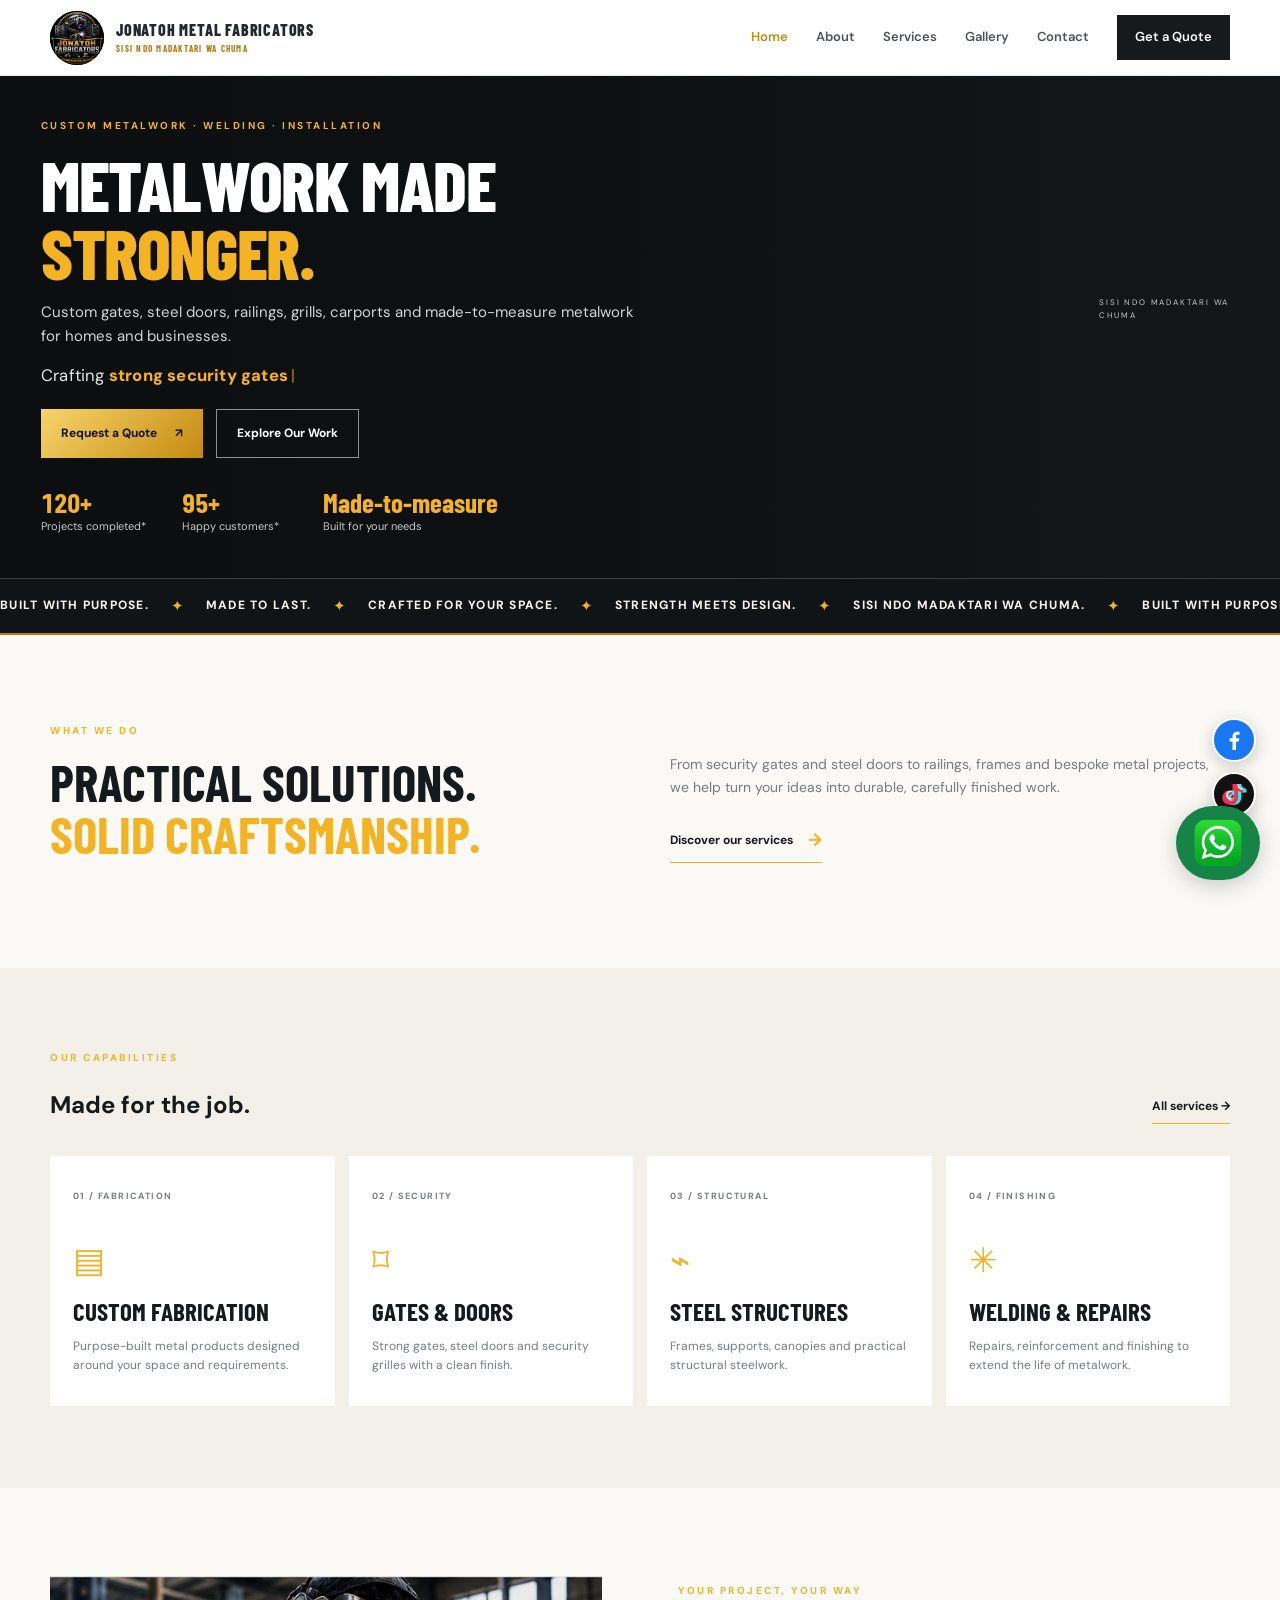
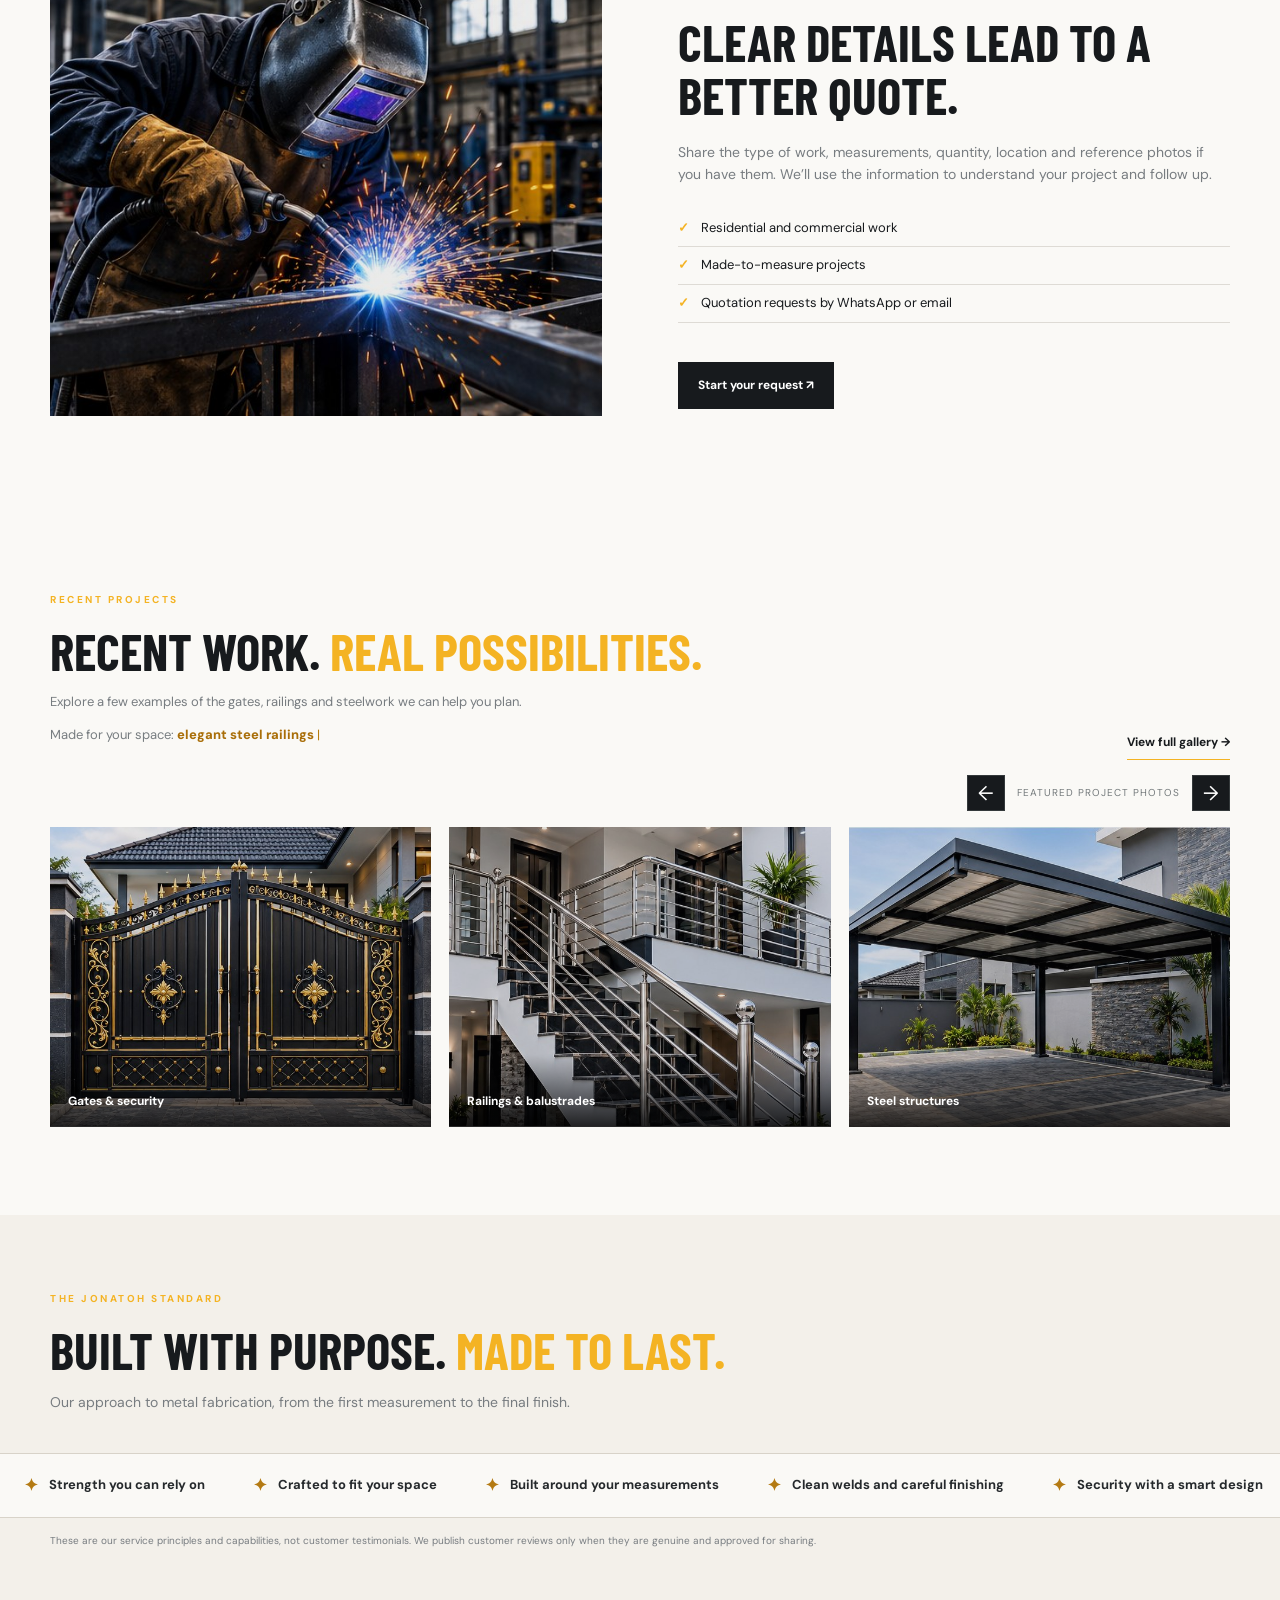
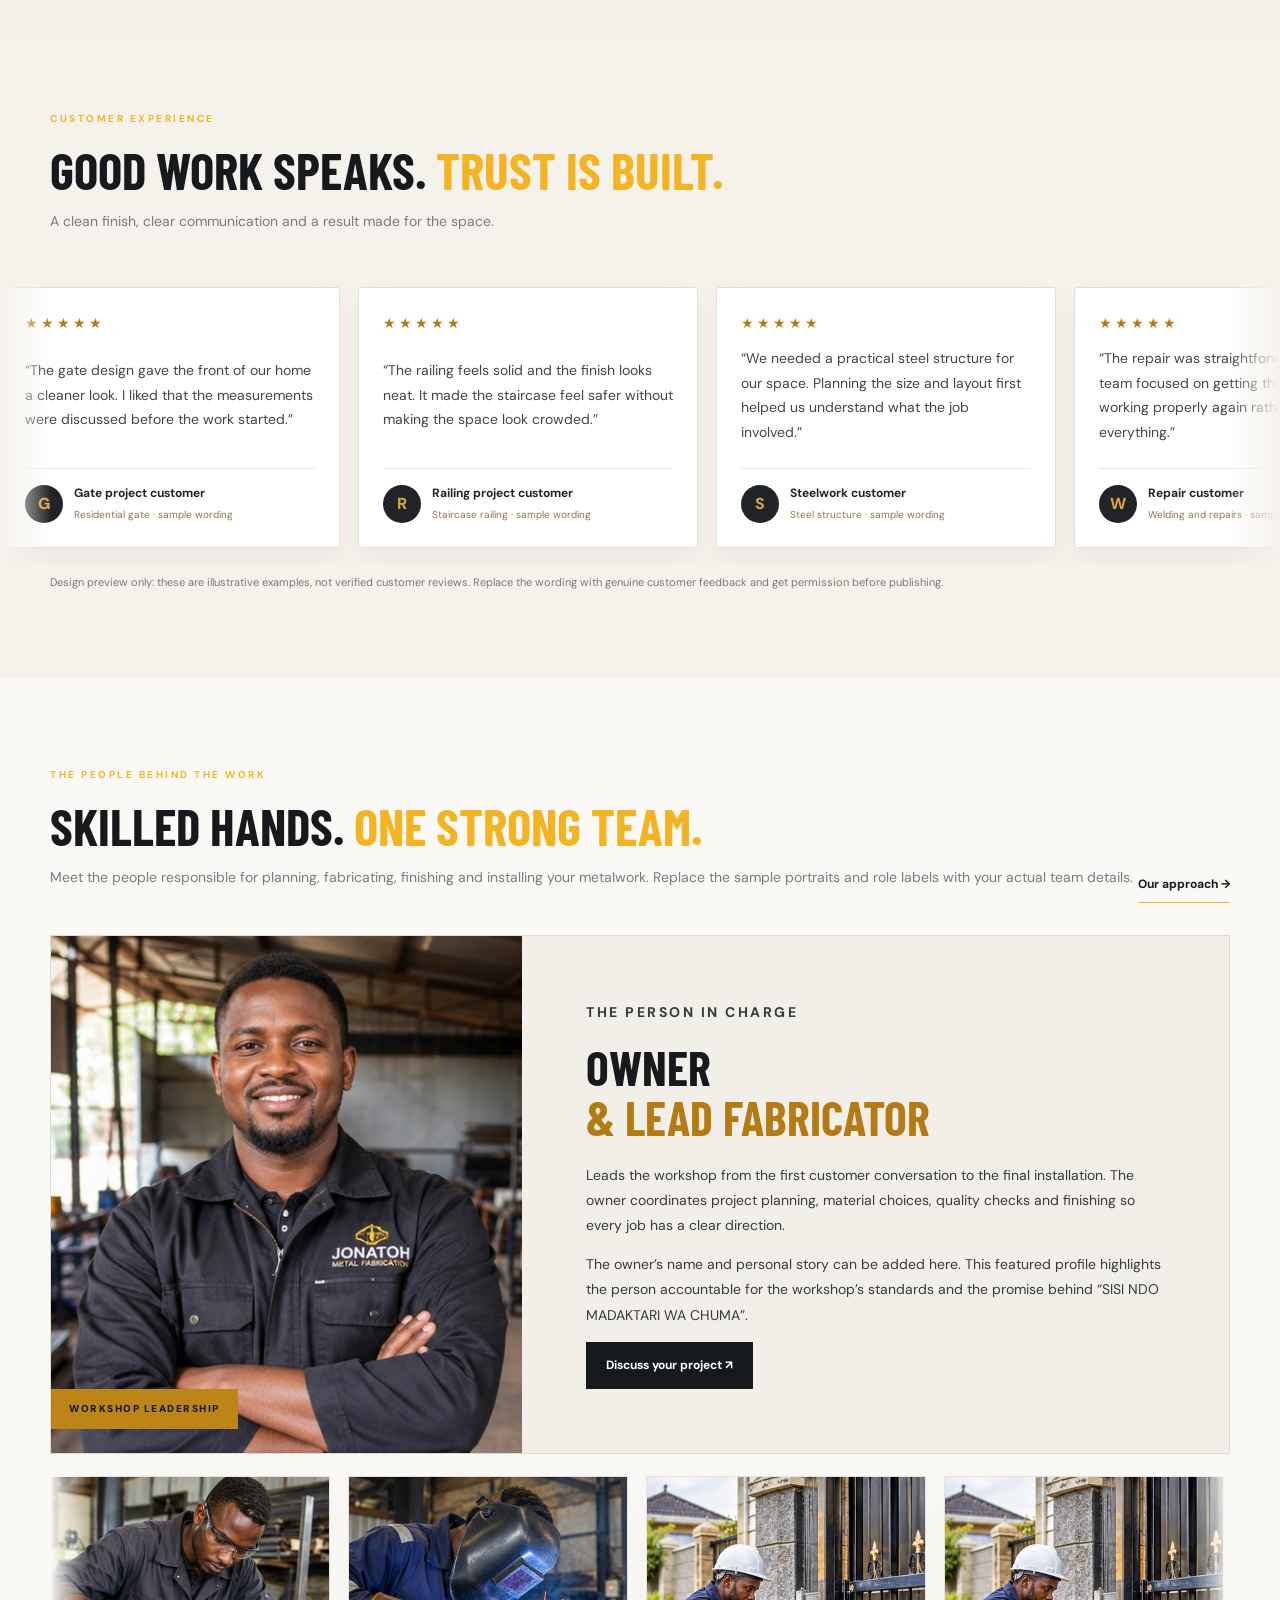
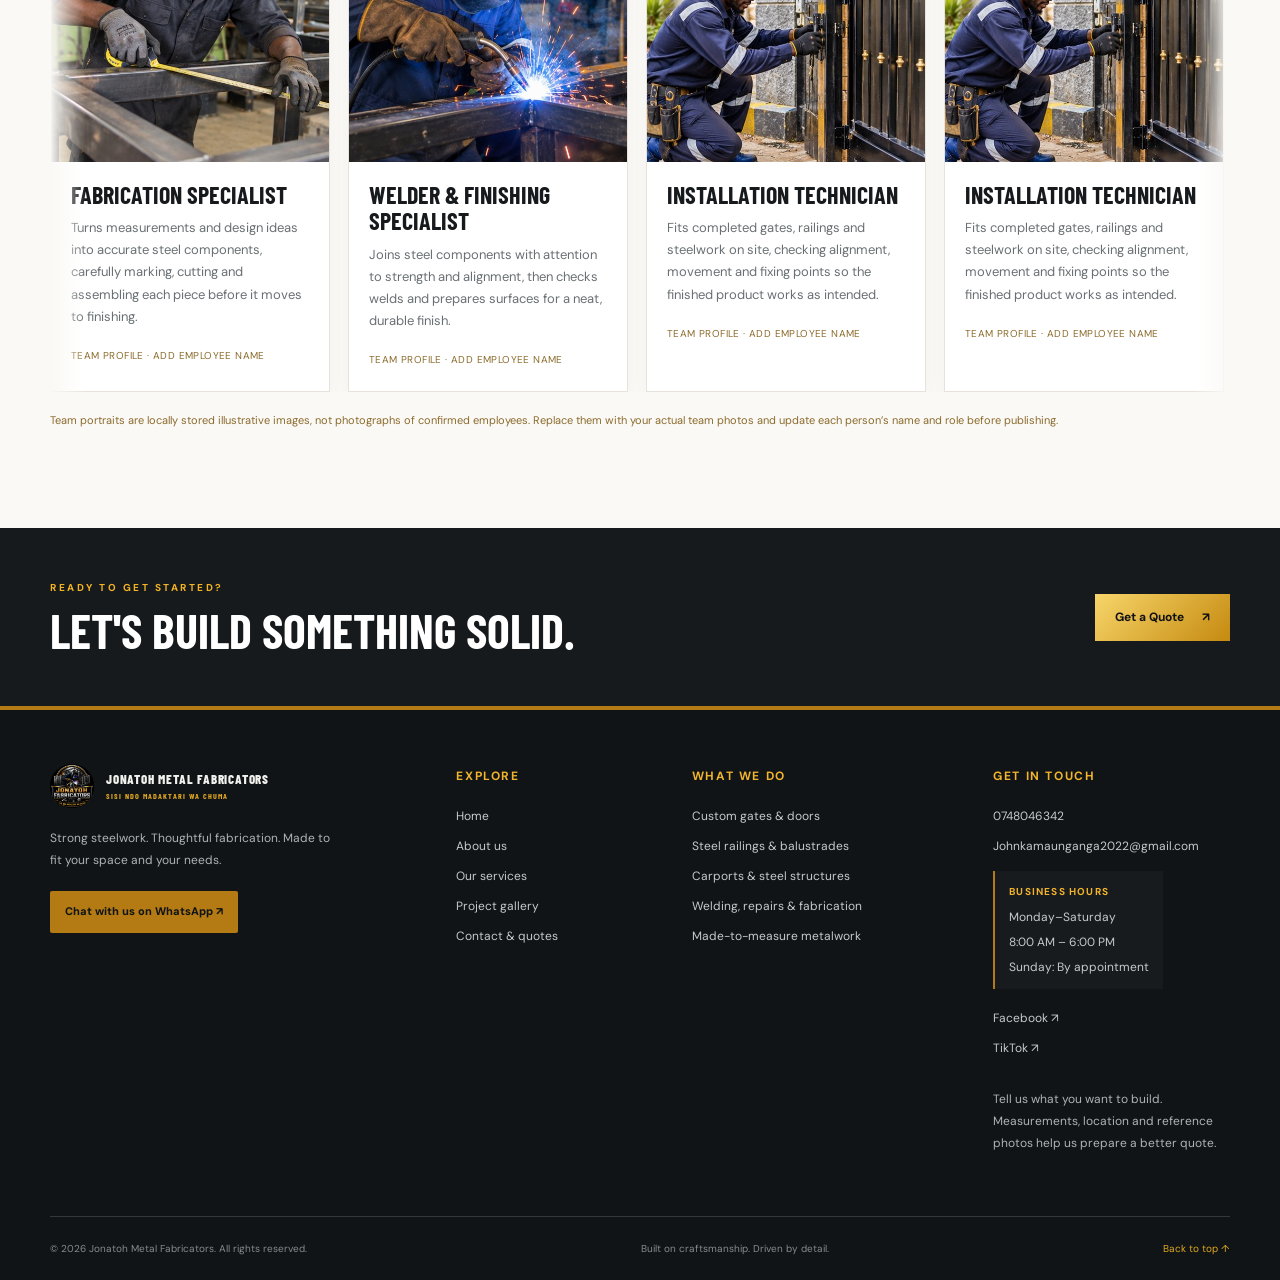
==== commit 8423f1b2: "2nd commit" ====
--- a/index.html
+++ b/index.html
@@ -115,7 +115,7 @@
 <footer class="footer"><div class="container footer-main"><div class="footer-brand-column"><a class="brand brand-light" href="index.html"><img class="brand-logo" src="images/jonatoh-logo.jpeg" alt="Jonatoh Metal Fabrication logo"><span class="brand-wordmark">JONATOH METAL FABRICATORS<small>SISI NDO MADAKTARI WA CHUMA</small></span></a><p>Strong steelwork. Thoughtful fabrication. Made to fit your space and your needs.</p><a class="footer-whatsapp" data-whatsapp-link href="#" target="_blank" rel="noopener">Chat with us on WhatsApp ↗</a></div><div class="footer-column"><h3>Explore</h3><a href="index.html">Home</a><a href="about.html">About us</a><a href="services.html">Our services</a><a href="projects.html">Project gallery</a><a href="contact.html">Contact & quotes</a></div><div class="footer-column"><h3>What we do</h3><span>Custom gates & doors</span><span>Steel railings & balustrades</span><span>Carports & steel structures</span><span>Welding, repairs & fabrication</span><span>Made-to-measure metalwork</span></div><div class="footer-column footer-contact"><h3>Get in touch</h3><a href="tel:+254748046342">0748046342</a><a href="mailto:Johnkamaunganga2022@gmail.com">Johnkamaunganga2022@gmail.com</a><div class="footer-hours"><strong>Business hours</strong><span>Monday–Saturday</span><span>8:00 AM – 6:00 PM</span><span>Sunday: By appointment</span></div><a data-social="facebook" href="#">Facebook ↗</a><a data-social="tiktok" href="#">TikTok ↗</a><p>Tell us what you want to build. Measurements, location and reference photos help us prepare a better quote.</p></div></div><div class="container footer-bottom"><span>© <span id="year"></span> Jonatoh Metal Fabricators. All rights reserved.</span><span>Built on craftsmanship. Driven by detail.</span><a href="#top" class="footer-top-link">Back to top ↑</a></div></footer>
 <div class="floating-socials" aria-label="Follow Jonatoh Metal Fabrication"><a class="floating-social floating-facebook" data-social="facebook" href="#" aria-label="Visit Jonatoh Metal Fabrication on Facebook"><span class="social-icon" aria-hidden="true"></span></a><a class="floating-social floating-tiktok" data-social="tiktok" href="#" aria-label="Visit Jonatoh Metal Fabrication on TikTok"><span class="social-icon" aria-hidden="true"></span></a>
 </div>
-<a class="floating-tiktok" data-whatsapp-link href="#" target="_blank" rel="noopener" aria-label="Contact us on WhatsApp">
+<a class="floating-whatsapp" data-whatsapp-link href="#" target="_blank" rel="noopener" aria-label="Contact us on WhatsApp">
   <img src="images/icons/whatsapp.png" alt="WhatsApp" width="50">
    <!-- <span>Whatspp</span> -->
   </a>
--- a/css/style.css
+++ b/css/style.css
@@ -1,6 +1,8 @@
 @import url('https://fonts.googleapis.com/css2?family=Barlow+Condensed:wght@500;600;700;800&family=DM+Sans:wght@400;500;600;700&display=swap');
 :root{--ink:#171a1d;--ink2:#24282c;--orange:#f4b323;--cream:#f3f0ea;--paper:#faf9f6;--muted:#777c80;--line:#dedbd5;--green:#176b3c;--blue:#245bc7;--max:1180px}
-*{box-sizing:border-box}html{scroll-behavior:smooth}body{margin:0;background:var(--paper);color:var(--ink);font-family:"DM Sans",Arial,sans-serif;line-height:1.6}a{color:inherit;text-decoration:none}button,input,select,textarea{font:inherit}.container{width:min(var(--max),calc(100% - 48px));margin-inline:auto}.site-header{height:86px;padding:0 max(24px,calc((100% - var(--max))/2));display:flex;align-items:center;justify-content:space-between;background:#fff;position:relative;z-index:10;border-bottom:1px solid #eceae6}.brand{display:flex;align-items:center;gap:11px;font-size:17px;font-weight:800;letter-spacing:1.2px;line-height:1.05}.brand small{display:block;font-size:10px;letter-spacing:3px;font-weight:600;margin-top:6px}.brand-mark{display:grid;place-items:center;width:42px;height:42px;background:var(--orange);color:#fff;font:800 29px "Barlow Condensed",sans-serif;clip-path:polygon(0 0,100% 0,100% 75%,75% 100%,0 100%)}.nav{display:flex;align-items:center;gap:28px;font-size:13px;font-weight:600}.nav>a:not(.nav-cta){color:#4f5356}.nav>a.active,.nav>a:hover{color:var(--orange)}.nav-cta{padding:12px 18px;background:var(--ink);color:#fff}.menu-toggle{display:none;border:0;background:none;font-size:25px}.hero{min-height:660px;position:relative;background:#24292c url("../images/gallery/welding-workshop.jpg") center/cover no-repeat;color:#fff;display:flex;align-items:center}.hero-shade{position:absolute;inset:0;background:linear-gradient(90deg,rgba(18,21,23,.96) 0%,rgba(18,21,23,.82) 43%,rgba(18,21,23,.18) 100%)}.hero-content{position:relative;padding-block:75px}.eyebrow{font-size:10px;font-weight:700;letter-spacing:2.5px;color:var(--orange);margin:0 0 17px}.hero h1,.page-hero h1{font:800 clamp(55px,7vw,94px)/.96 "Barlow Condensed",sans-serif;letter-spacing:-1.4px;text-transform:uppercase;margin:0 0 23px}.hero h1 em,.page-hero h1 em,h2 em{font-style:normal;color:var(--orange)}.hero-copy{max-width:510px;color:#d2d4d4;font-size:15px}.hero-actions{display:flex;gap:13px;flex-wrap:wrap;margin-top:30px}.button{display:inline-flex;justify-content:center;align-items:center;gap:18px;border:0;padding:14px 20px;font-weight:700;font-size:12px;cursor:pointer;transition:transform .15s,opacity .15s}.button:hover{transform:translateY(-2px)}.button-orange{background:var(--orange);color:white}.button-outline{border:1px solid #8d9293;color:white}.button-dark{background:var(--ink);color:white}.button-whatsapp{background:#178348;color:white}.button-email{background:#e8edf7;color:#1d3f81}.hero-stats{display:flex;gap:45px;margin-top:68px}.hero-stats div{display:flex;flex-direction:column}.hero-stats strong{font:700 30px "Barlow Condensed",sans-serif;color:var(--orange)}.hero-stats span{font-size:11px;color:#c4c7c7}.hero-label{position:absolute;right:0;bottom:32px;writing-mode:vertical-rl;letter-spacing:3px;font-size:9px;color:#c5c7c7;padding-right:24px}.section{padding-block:88px}.intro-grid{display:grid;grid-template-columns:1fr 1fr;gap:60px;align-items:center}.section h2,.feature-copy h2,.contact-aside h2,.form-heading h2,.gallery-intro h2{font:700 clamp(36px,4vw,54px)/1.02 "Barlow Condensed",sans-serif;text-transform:uppercase;margin:0 0 20px}.muted{color:var(--muted);font-size:14px}.text-link{display:inline-flex;gap:15px;align-items:center;font-size:12px;font-weight:700;border-bottom:1px solid var(--orange);padding:0 0 7px;margin-top:14px}.text-link span{color:var(--orange);font-size:18px}.services-band{background:var(--cream);padding:82px 0}.section-heading{display:flex;justify-content:space-between;align-items:end;margin-bottom:32px}.section-heading h2{margin-bottom:0}.service-cards{display:grid;grid-template-columns:repeat(4,1fr);gap:14px}.service-card{background:#fff;padding:25px 23px 27px;min-height:250px;border-bottom:3px solid transparent;transition:border .2s,transform .2s}.service-card:hover{border-color:var(--orange);transform:translateY(-3px)}.service-number{font-size:9px;letter-spacing:1.4px;color:var(--muted);font-weight:700}.service-icon{font-size:34px;color:var(--orange);margin:27px 0 10px}.service-card h3,.value-grid h3,.gallery-card h3{font:700 25px/1.1 "Barlow Condensed",sans-serif;text-transform:uppercase;margin:0 0 11px}.service-card p,.value-grid p{font-size:12px;color:var(--muted);margin:0}.split-feature{display:grid;grid-template-columns:1fr 1fr;gap:76px;align-items:center}.feature-photo{min-height:440px;background:linear-gradient(0deg,rgba(0,0,0,.08),rgba(0,0,0,.08)),url("../images/gallery/welding-workshop.jpg") center/cover}.feature-copy .button{margin-top:15px}.check-list{list-style:none;padding:0;margin:24px 0}.check-list li{padding:8px 0;font-size:13px;border-bottom:1px solid var(--line)}.check-list li:before{content:"✓";color:var(--orange);font-weight:800;margin-right:12px}.quote-strip{background:var(--ink);color:#fff;padding:52px 0}.quote-strip-inner{display:flex;justify-content:space-between;align-items:center;gap:25px}.quote-strip h2{font:700 clamp(32px,4vw,48px)/1 "Barlow Condensed",sans-serif;text-transform:uppercase;margin:0}.quote-strip .eyebrow{margin-bottom:10px}.footer{background:#101214;color:#f5f4f0;padding:45px 0}.footer-grid{display:grid;grid-template-columns:1.1fr 1fr 1fr auto;gap:25px;align-items:start}.brand-light{color:#fff}.footer p{color:#9ea2a3;font-size:12px;margin:7px 0}.footer-links,.social-links{display:flex;flex-direction:column;gap:8px;font-size:11px;color:#c4c6c6}.social-links{flex-direction:row;gap:14px}.social-links a:hover,.footer-links a:hover{color:var(--orange)}.copyright{grid-column:1/-1;border-top:1px solid #2c3032;padding-top:18px;color:#818687;font-size:10px}
+*{box-sizing:border-box}html{scroll-behavior:smooth}body{margin:0;background:var(--paper);color:var(--ink);font-family:"DM Sans",Arial,sans-serif;line-height:1.6}a{color:inherit;text-decoration:none}button,input,select,textarea{font:inherit}.container{width:min(var(--max),calc(100% - 48px));margin-inline:auto}.site-header{height:86px;padding:0 max(24px,calc((100% - var(--max))/2));display:flex;align-items:center;justify-content:space-between;background:#fff;position:relative;z-index:10;border-bottom:1px solid #eceae6}.brand{display:flex;align-items:center;gap:11px;font-size:17px;font-weight:800;letter-spacing:1.2px;line-height:1.05}.brand small{display:block;font-size:10px;letter-spacing:3px;font-weight:600;margin-top:6px}.brand-mark{display:grid;place-items:center;width:42px;height:42px;background:var(--orange);color:#fff;font:800 29px "Barlow Condensed",sans-serif;clip-path:polygon(0 0,100% 0,100% 75%,75% 100%,0 100%)}.nav{display:flex;align-items:center;gap:28px;font-size:13px;font-weight:600}.nav>a:not(.nav-cta){color:#4f5356}.nav>a.active,.nav>a:hover{color:var(--orange)}.nav-cta{padding:12px 18px;background:var(--ink);color:#fff}.menu-toggle{display:none;border:0;background:none;font-size:25px}.hero{min-height:660px;position:relative;background:#24292c url("../images/gallery/welding-workshop.jpg") center/cover no-repeat;color:#fff;display:flex;align-items:center}.hero-shade{position:absolute;inset:0;background:linear-gradient(90deg,rgba(18,21,23,.96) 0%,rgba(18,21,23,.82) 43%,rgba(18,21,23,.18) 100%)}.hero-content{position:relative;padding-block:75px}.eyebrow{font-size:10px;font-weight:700;letter-spacing:2.5px;color:var(--orange);margin:0 0 17px}.hero h1,.page-hero h1{font:800 clamp(55px,7vw,94px)/.96 "Barlow Condensed",sans-serif;letter-spacing:-1.4px;text-transform:uppercase;margin:0 0 23px}.hero h1 em,.page-hero h1 em,h2 em{font-style:normal;color:var(--orange)}.hero-copy{max-width:510px;color:#d2d4d4;font-size:15px}.hero-actions{display:flex;gap:13px;flex-wrap:wrap;margin-top:30px}.button{display:inline-flex;justify-content:center;align-items:center;gap:18px;border:0;padding:14px 20px;font-weight:700;font-size:12px;cursor:pointer;transition:transform .15s,opacity .15s}.button:hover{transform:translateY(-2px)}.button-orange{background:var(--orange);color:white}.button-outline{border:1px solid #8d9293;color:white}.button-dark{background:var(--ink);color:white}
+/* .button-whatsapp{background:#178348;color:white} */
+.button-email{background:#e8edf7;color:#1d3f81}.hero-stats{display:flex;gap:45px;margin-top:68px}.hero-stats div{display:flex;flex-direction:column}.hero-stats strong{font:700 30px "Barlow Condensed",sans-serif;color:var(--orange)}.hero-stats span{font-size:11px;color:#c4c7c7}.hero-label{position:absolute;right:0;bottom:32px;writing-mode:vertical-rl;letter-spacing:3px;font-size:9px;color:#c5c7c7;padding-right:24px}.section{padding-block:88px}.intro-grid{display:grid;grid-template-columns:1fr 1fr;gap:60px;align-items:center}.section h2,.feature-copy h2,.contact-aside h2,.form-heading h2,.gallery-intro h2{font:700 clamp(36px,4vw,54px)/1.02 "Barlow Condensed",sans-serif;text-transform:uppercase;margin:0 0 20px}.muted{color:var(--muted);font-size:14px}.text-link{display:inline-flex;gap:15px;align-items:center;font-size:12px;font-weight:700;border-bottom:1px solid var(--orange);padding:0 0 7px;margin-top:14px}.text-link span{color:var(--orange);font-size:18px}.services-band{background:var(--cream);padding:82px 0}.section-heading{display:flex;justify-content:space-between;align-items:end;margin-bottom:32px}.section-heading h2{margin-bottom:0}.service-cards{display:grid;grid-template-columns:repeat(4,1fr);gap:14px}.service-card{background:#fff;padding:25px 23px 27px;min-height:250px;border-bottom:3px solid transparent;transition:border .2s,transform .2s}.service-card:hover{border-color:var(--orange);transform:translateY(-3px)}.service-number{font-size:9px;letter-spacing:1.4px;color:var(--muted);font-weight:700}.service-icon{font-size:34px;color:var(--orange);margin:27px 0 10px}.service-card h3,.value-grid h3,.gallery-card h3{font:700 25px/1.1 "Barlow Condensed",sans-serif;text-transform:uppercase;margin:0 0 11px}.service-card p,.value-grid p{font-size:12px;color:var(--muted);margin:0}.split-feature{display:grid;grid-template-columns:1fr 1fr;gap:76px;align-items:center}.feature-photo{min-height:440px;background:linear-gradient(0deg,rgba(0,0,0,.08),rgba(0,0,0,.08)),url("../images/gallery/welding-workshop.jpg") center/cover}.feature-copy .button{margin-top:15px}.check-list{list-style:none;padding:0;margin:24px 0}.check-list li{padding:8px 0;font-size:13px;border-bottom:1px solid var(--line)}.check-list li:before{content:"✓";color:var(--orange);font-weight:800;margin-right:12px}.quote-strip{background:var(--ink);color:#fff;padding:52px 0}.quote-strip-inner{display:flex;justify-content:space-between;align-items:center;gap:25px}.quote-strip h2{font:700 clamp(32px,4vw,48px)/1 "Barlow Condensed",sans-serif;text-transform:uppercase;margin:0}.quote-strip .eyebrow{margin-bottom:10px}.footer{background:#101214;color:#f5f4f0;padding:45px 0}.footer-grid{display:grid;grid-template-columns:1.1fr 1fr 1fr auto;gap:25px;align-items:start}.brand-light{color:#fff}.footer p{color:#9ea2a3;font-size:12px;margin:7px 0}.footer-links,.social-links{display:flex;flex-direction:column;gap:8px;font-size:11px;color:#c4c6c6}.social-links{flex-direction:row;gap:14px}.social-links a:hover,.footer-links a:hover{color:var(--orange)}.copyright{grid-column:1/-1;border-top:1px solid #2c3032;padding-top:18px;color:#818687;font-size:10px}
 .floating-whatsapp{position:fixed;z-index:9;bottom:20px;right:20px;background:#168447;color:#fff;padding:12px 17px;border-radius:40px;box-shadow:0 5px 22px #0003;font-size:13px;font-weight:700;display:flex;gap:9px;align-items:center}.page-hero{background:var(--ink);color:#fff;padding:80px 0 78px;position:relative;overflow:hidden}.page-hero:after{content:"";position:absolute;width:340px;height:340px;border:45px solid #ffffff08;right:6%;top:-80px;transform:rotate(35deg)}.page-hero .container{position:relative;z-index:1}.page-hero h1{font-size:clamp(50px,6vw,78px);margin-bottom:17px}.page-hero p:not(.eyebrow){color:#b8bdbd;max-width:600px;font-size:14px}.two-col{display:grid;grid-template-columns:1fr 1fr;gap:70px;align-items:start}.value-grid{display:grid;grid-template-columns:repeat(3,1fr);gap:28px;margin-top:35px}.value-grid strong{font:700 35px "Barlow Condensed",sans-serif;color:var(--orange)}.value-grid h3{margin-top:13px}.service-detail-grid{display:grid;grid-template-columns:repeat(2,1fr);gap:0 45px}.service-detail-grid article{padding:32px 0;border-bottom:1px solid var(--line)}.service-detail-grid h2{font:700 33px "Barlow Condensed",sans-serif;text-transform:uppercase;margin:15px 0 10px}.gallery-intro{display:grid;grid-template-columns:.7fr 1.3fr;gap:50px;align-items:center;margin-bottom:28px}.gallery-intro h2{margin-bottom:0}.gallery-filters{display:flex;gap:8px;flex-wrap:wrap;margin:20px 0 28px}.filter-button{border:1px solid var(--line);background:transparent;padding:9px 14px;font-size:11px;font-weight:700;cursor:pointer}.filter-button.selected,.filter-button:hover{background:var(--ink);border-color:var(--ink);color:#fff}.gallery-grid{display:grid;grid-template-columns:repeat(3,1fr);gap:18px}.gallery-card{background:#fff;border:1px solid #ece9e3;overflow:hidden}.gallery-card img{width:100%;height:245px;object-fit:cover;display:block;background:#e8e5df}.gallery-card img.image-missing{object-fit:contain;min-height:200px}.gallery-card-caption{padding:18px}.gallery-card h3{margin:9px 0 12px}.gallery-quote-link{font-size:11px;font-weight:700;color:#b94e16}.gallery-note{font-size:11px;color:var(--muted);margin-top:25px}.contact-layout{display:grid;grid-template-columns:.8fr 1.2fr;gap:65px;align-items:start}.contact-aside h2{font-size:43px}.contact-method{display:flex;gap:15px;border-top:1px solid var(--line);padding:19px 0}.method-icon{color:var(--orange);font-size:23px}.contact-method strong{font-size:13px}.contact-method p{font-size:12px;color:var(--muted);margin:5px 0}.contact-method a{font-size:12px;font-weight:700;color:#b94e16}.quote-form-wrap{background:#fff;padding:34px;border:1px solid #e8e5df;box-shadow:0 8px 30px #24282c08}.form-heading h2{font-size:38px;margin-bottom:9px}.form-heading .muted{font-size:12px;margin-bottom:25px}form label{display:flex;flex-direction:column;gap:7px;font-size:11px;font-weight:700;margin-bottom:15px}input,select,textarea{width:100%;border:1px solid #dcd9d2;background:#fbfaf8;padding:12px;color:var(--ink);font-size:12px;border-radius:0;outline:none}input:focus,select:focus,textarea:focus{border-color:var(--orange)}textarea{resize:vertical}.form-row{display:grid;grid-template-columns:1fr 1fr;gap:13px}.send-options{display:grid;grid-template-columns:1fr 1fr;gap:10px;margin-top:22px}.send-options .button{min-height:52px;padding:13px 10px}.form-status{font-size:12px;background:#f3f0ea;padding:12px;margin:14px 0;color:#414649}.fine-print{font-size:10px;color:#777c80;line-height:1.5}.button:disabled{opacity:.6;cursor:wait}
 @media(max-width:900px){.nav{gap:14px}.service-cards{grid-template-columns:repeat(2,1fr)}.footer-grid{grid-template-columns:1fr 1fr}.gallery-grid{grid-template-columns:repeat(2,1fr)}.contact-layout{gap:35px}.split-feature{gap:35px}}
 @media(max-width:700px){.container{width:calc(100% - 34px)}.site-header{height:72px;padding-inline:17px}.menu-toggle{display:block}.nav{display:none;position:absolute;top:72px;left:0;right:0;background:white;padding:20px 24px;box-shadow:0 10px 15px #0001;align-items:stretch;flex-direction:column;gap:17px}.nav.nav-open{display:flex}.nav-cta{text-align:center}.hero{min-height:640px;background-position:58% center}.hero-shade{background:linear-gradient(90deg,rgba(18,21,23,.94),rgba(18,21,23,.55))}.hero-content{padding-block:65px}.hero h1{font-size:60px}.hero-stats{gap:20px;margin-top:48px}.hero-stats strong{font-size:25px}.hero-stats span{font-size:9px}.hero-label{display:none}.section{padding-block:60px}.intro-grid,.split-feature,.two-col,.gallery-intro,.contact-layout{grid-template-columns:1fr;gap:25px}.services-band{padding:60px 0}.section-heading{align-items:start;gap:20px;flex-direction:column}.service-cards{grid-template-columns:1fr 1fr;gap:9px}.service-card{padding:18px 15px;min-height:230px}.service-card h3{font-size:22px}.feature-photo{min-height:310px;order:2}.quote-strip{padding:37px 0}.quote-strip-inner{align-items:start;flex-direction:column}.footer-grid{grid-template-columns:1fr 1fr;gap:22px}.brand{font-size:14px}.brand-mark{width:37px;height:37px}.footer-grid>p{grid-column:1/-1;grid-row:2}.social-links{flex-direction:column}.page-hero{padding:62px 0}.page-hero h1{font-size:58px}.value-grid{grid-template-columns:1fr;gap:24px}.service-detail-grid{grid-template-columns:1fr}.gallery-grid{grid-template-columns:1fr 1fr;gap:10px}.gallery-card img{height:160px}.gallery-card-caption{padding:12px}.gallery-card h3{font-size:21px}.quote-form-wrap{padding:22px 17px}.form-row{grid-template-columns:1fr;gap:0}.send-options{grid-template-columns:1fr}.contact-aside h2{font-size:38px}.copyright{grid-column:1/-1}}
@@ -19,9 +21,9 @@
 
 /* Compact gallery and fixed social shortcuts */
 .gallery-more-wrap{display:flex;justify-content:center;margin-top:28px}.gallery-more-wrap [hidden]{display:none}
-/* .floating-whatsapp{bottom:20px} */
+.floating-whatsapp{bottom:20px}
 .floating-socials{position:fixed;z-index:9;right:24px;bottom:84px;display:flex;flex-direction:column;gap:10px}.floating-social{width:44px;height:44px;border-radius:50%;display:grid;place-items:center;color:#fff;font-weight:800;font-size:24px;box-shadow:0 4px 16px #0003;border:2px solid #fff}.floating-facebook{background:#1877f2;font-family:Arial,sans-serif}.floating-tiktok{background:#111;font-size:25px;text-shadow:2px 0 #25f4ee,-2px 0 #fe2c55}@media(max-width:700px){.floating-socials{right:15px;bottom:78px;gap:8px}.floating-social{width:40px;height:40px}
-/* .floating-whatsapp{right:15px;bottom:15px;padding:11px 14px} */
+.floating-whatsapp{right:15px;bottom:15px;padding:11px 14px}
 .gallery-more-wrap{margin-top:22px}}
 
 
@@ -105,7 +107,8 @@
 .typing-line{margin-top:13px;font-size:13px;color:#777d80}.typing-line strong{color:#a96e08;min-width:5px}.typing-caret{display:inline-block;margin-left:3px;color:#b77c0d;animation:caretBlink .8s steps(2,start) infinite}@keyframes caretBlink{to{visibility:hidden}}
 .recent-carousel-controls{display:flex;align-items:center;justify-content:flex-end;gap:12px;margin:-10px 0 16px;font-size:10px;color:#747a7c;text-transform:uppercase;letter-spacing:1px}.recent-carousel-controls button{width:38px;height:36px;background:#171a1d;color:#fff;border:1px solid #34393b;font-size:20px;cursor:pointer;transition:background .2s}.recent-carousel-controls button:hover,.recent-carousel-controls button:focus-visible{background:#b47a13}.recent-project-grid{transition:opacity .2s}.recent-project-grid.carousel-refresh{animation:projectFade .35s ease}@keyframes projectFade{from{opacity:.35;transform:translateY(5px)}to{opacity:1;transform:translateY(0)}}
 .testimonial-layout{display:grid;grid-template-columns:1.05fr .95fr;gap:28px;align-items:start}.testimonial-layout .testimonial-grid{grid-template-columns:1fr 1fr}.testimonial-form{background:#fff;padding:28px;border:1px solid #e5e1d9;box-shadow:0 14px 40px #171a1d0c;display:flex;flex-direction:column;gap:10px}.testimonial-form .eyebrow{margin:0;color:#a96e08}.testimonial-form h3{font:700 29px/1.1 "Barlow Condensed",sans-serif;text-transform:uppercase;margin:0 0 8px}.testimonial-form textarea{resize:vertical;min-height:120px}.review-char-count{text-align:right;margin-top:-5px}.review-consent{display:flex;align-items:flex-start;gap:10px;margin:5px 0 8px;font-size:11px!important;line-height:1.5;font-weight:500!important;color:#62686a!important}.review-consent input{margin-top:3px;accent-color:#b47a13;flex-shrink:0}.testimonial-form .button{align-self:flex-start}.review-status{font-size:12px;color:#35633c;line-height:1.5}
-.footer{background:#111416;color:#c6cacc;border-top:4px solid #b47a13;padding:54px 0 0;margin-top:0}.footer-main{display:grid;grid-template-columns:1.4fr .75fr 1fr .9fr;gap:38px;padding-bottom:42px}.footer-brand-column>p,.footer-contact p{font-size:12px;line-height:1.8;color:#aeb3b5;max-width:280px;margin:20px 0}.footer .brand-light .brand-wordmark{color:#f1f1ee}.footer .brand-light .brand-wordmark small{color:#e0a821}.footer-column{display:flex;flex-direction:column;align-items:flex-start;gap:12px}.footer-column h3{font-size:12px;text-transform:uppercase;letter-spacing:1.6px;color:#f1b42c;margin:3px 0 9px}.footer-column a,.footer-column>span{font-size:12px;color:#c6cacc;line-height:1.5;text-decoration:none}.footer-column a:hover,.footer-column a:focus-visible{color:#f1b42c}.footer-whatsapp{display:inline-flex;align-items:center;gap:8px;background:#b47a13;color:#111416;text-decoration:none;font-size:11px;font-weight:800;padding:12px 15px;border-radius:2px}.footer-bottom{border-top:1px solid #34383a;min-height:64px;display:flex;align-items:center;justify-content:space-between;gap:15px;font-size:10px;color:#858b8d}.footer-top-link{color:#e0a821;text-decoration:none;white-space:nowrap}
+.footer{background:#111416;color:#c6cacc;border-top:4px solid #b47a13;padding:54px 0 0;margin-top:0}.footer-main{display:grid;grid-template-columns:1.4fr .75fr 1fr .9fr;gap:38px;padding-bottom:42px}.footer-brand-column>p,.footer-contact p{font-size:12px;line-height:1.8;color:#aeb3b5;max-width:280px;margin:20px 0}.footer .brand-light .brand-wordmark{color:#f1f1ee}.footer .brand-light .brand-wordmark small{color:#e0a821}.footer-column{display:flex;flex-direction:column;align-items:flex-start;gap:12px}.footer-column h3{font-size:12px;text-transform:uppercase;letter-spacing:1.6px;color:#f1b42c;margin:3px 0 9px}.footer-column a,.footer-column>span{font-size:12px;color:#c6cacc;line-height:1.5;text-decoration:none}.footer-column a:hover,.footer-column a:focus-visible{color:#f1b42c}
+.footer-whatsapp{display:inline-flex;align-items:center;gap:8px;background:#b47a13;color:#111416;text-decoration:none;font-size:11px;font-weight:800;padding:12px 15px;border-radius:2px}.footer-bottom{border-top:1px solid #34383a;min-height:64px;display:flex;align-items:center;justify-content:space-between;gap:15px;font-size:10px;color:#858b8d}.footer-top-link{color:#e0a821;text-decoration:none;white-space:nowrap}
 .back-to-top{position:fixed;z-index:1000;right:22px;bottom:88px;width:48px;height:48px;border:1px solid #ffffff55;border-radius:3px;background:#171a1deF;color:#f2b52a;display:flex;flex-direction:column;align-items:center;justify-content:center;gap:0;font-size:24px;line-height:1;box-shadow:0 8px 24px #0002;cursor:pointer;opacity:0;visibility:hidden;transform:translateY(10px);transition:opacity .2s,visibility .2s,transform .2s,background .2s}.back-to-top span{font-size:8px;text-transform:uppercase;letter-spacing:1px}.back-to-top.is-visible{opacity:1;visibility:visible;transform:translateY(0)}.back-to-top:hover{background:#b47a13;color:#171a1d}
 @media(max-width:900px){.footer-main{grid-template-columns:1fr 1fr;gap:32px}.testimonial-layout{grid-template-columns:1fr}.testimonial-layout .testimonial-grid{grid-template-columns:1fr 1fr}}
 @media(max-width:600px){.footer{padding-top:38px}.footer-main{grid-template-columns:1fr 1fr;gap:28px 18px;padding-bottom:30px}.footer-brand-column{grid-column:1/-1}.footer-bottom{padding-block:17px;align-items:flex-start;flex-direction:column;gap:9px}.testimonial-layout .testimonial-grid{grid-template-columns:1fr}.testimonial-form{padding:21px 17px}.recent-carousel-controls{justify-content:flex-start}.back-to-top{right:13px;bottom:83px;width:43px;height:43px}.gallery-search-wrap{margin-top:18px}}
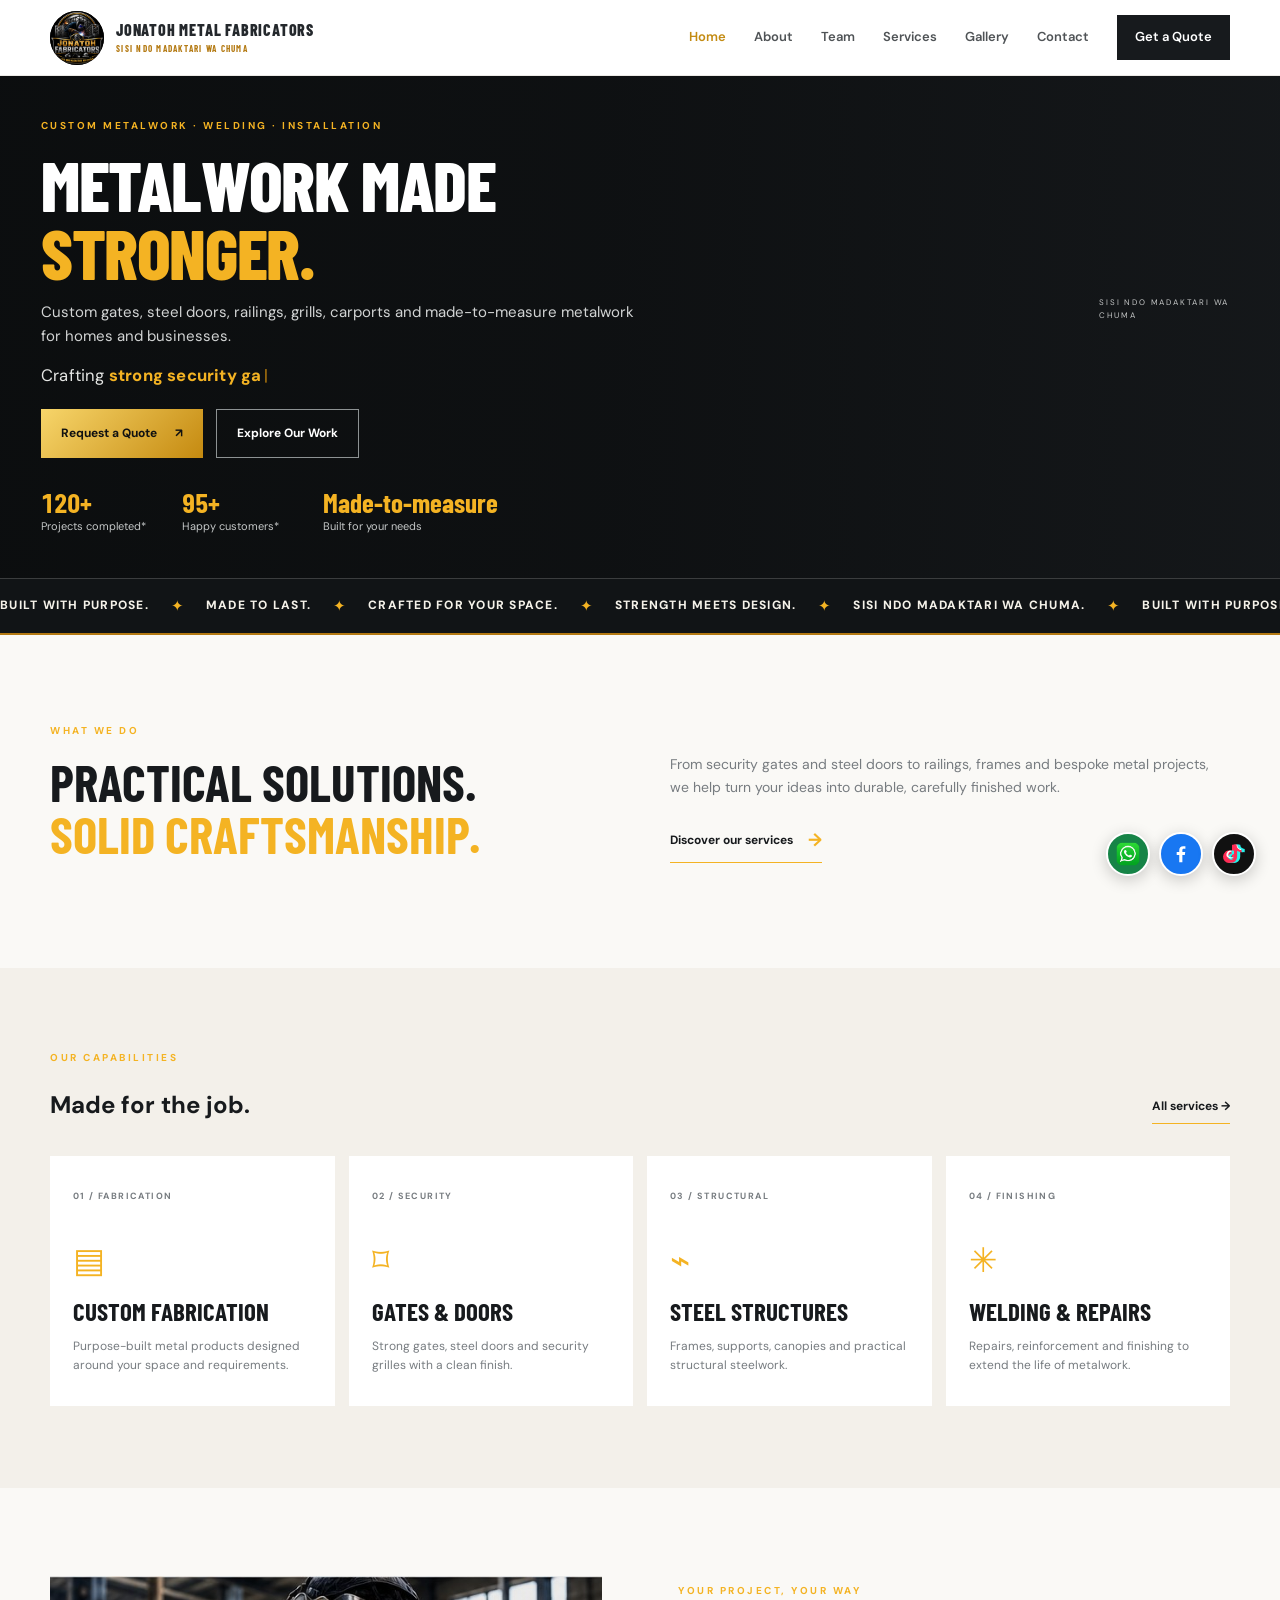
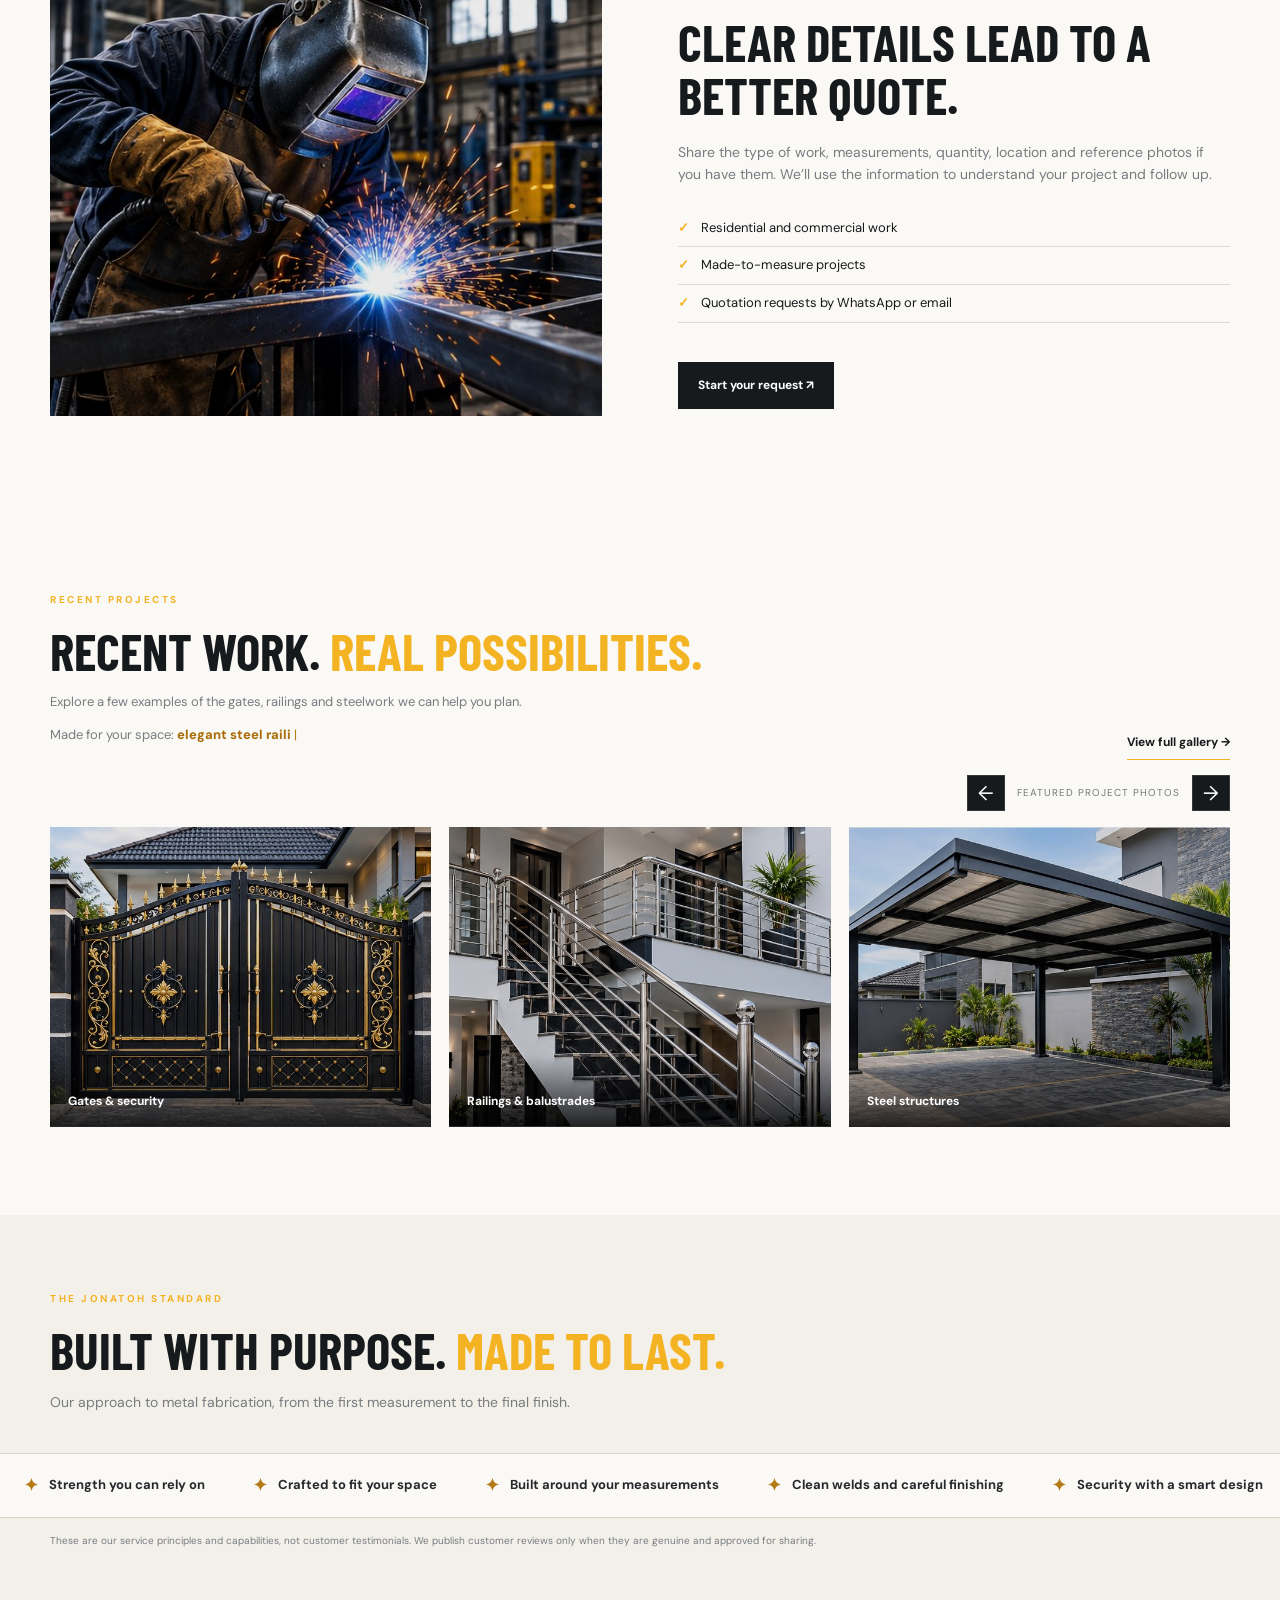
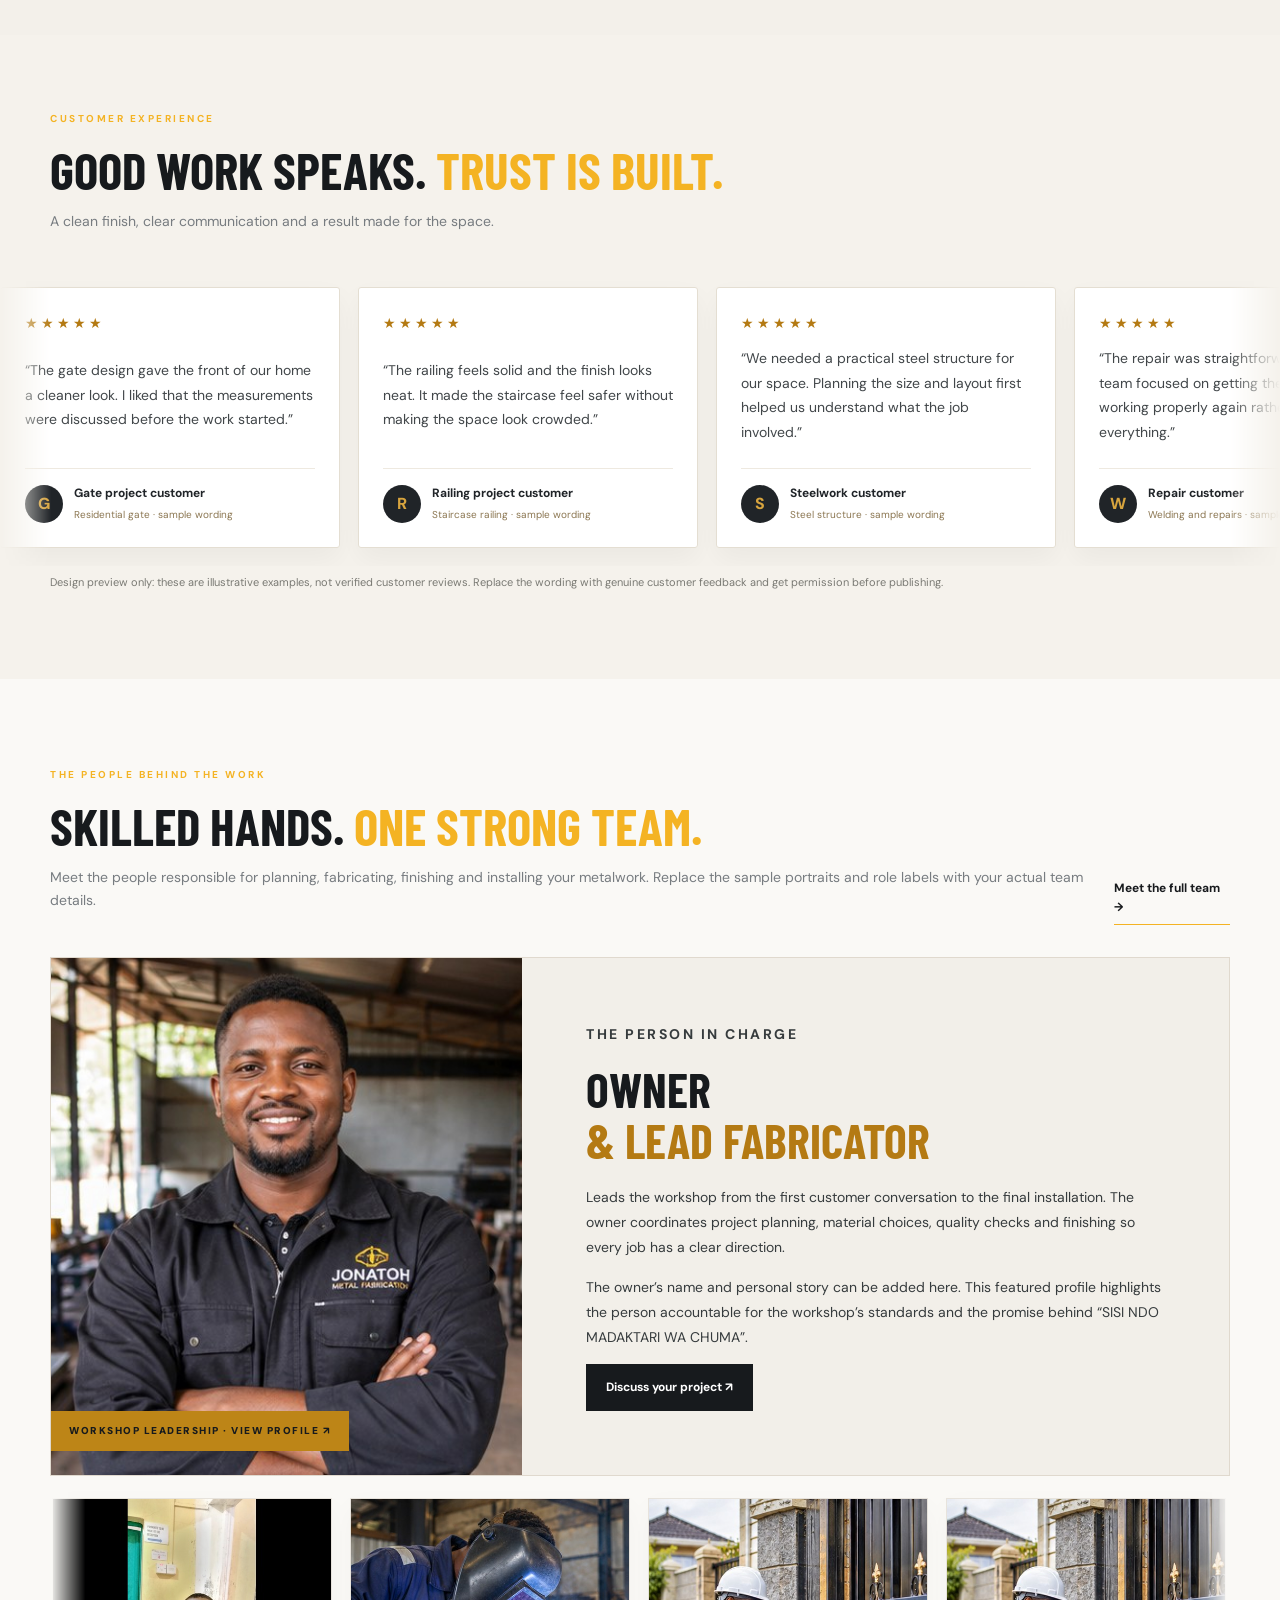
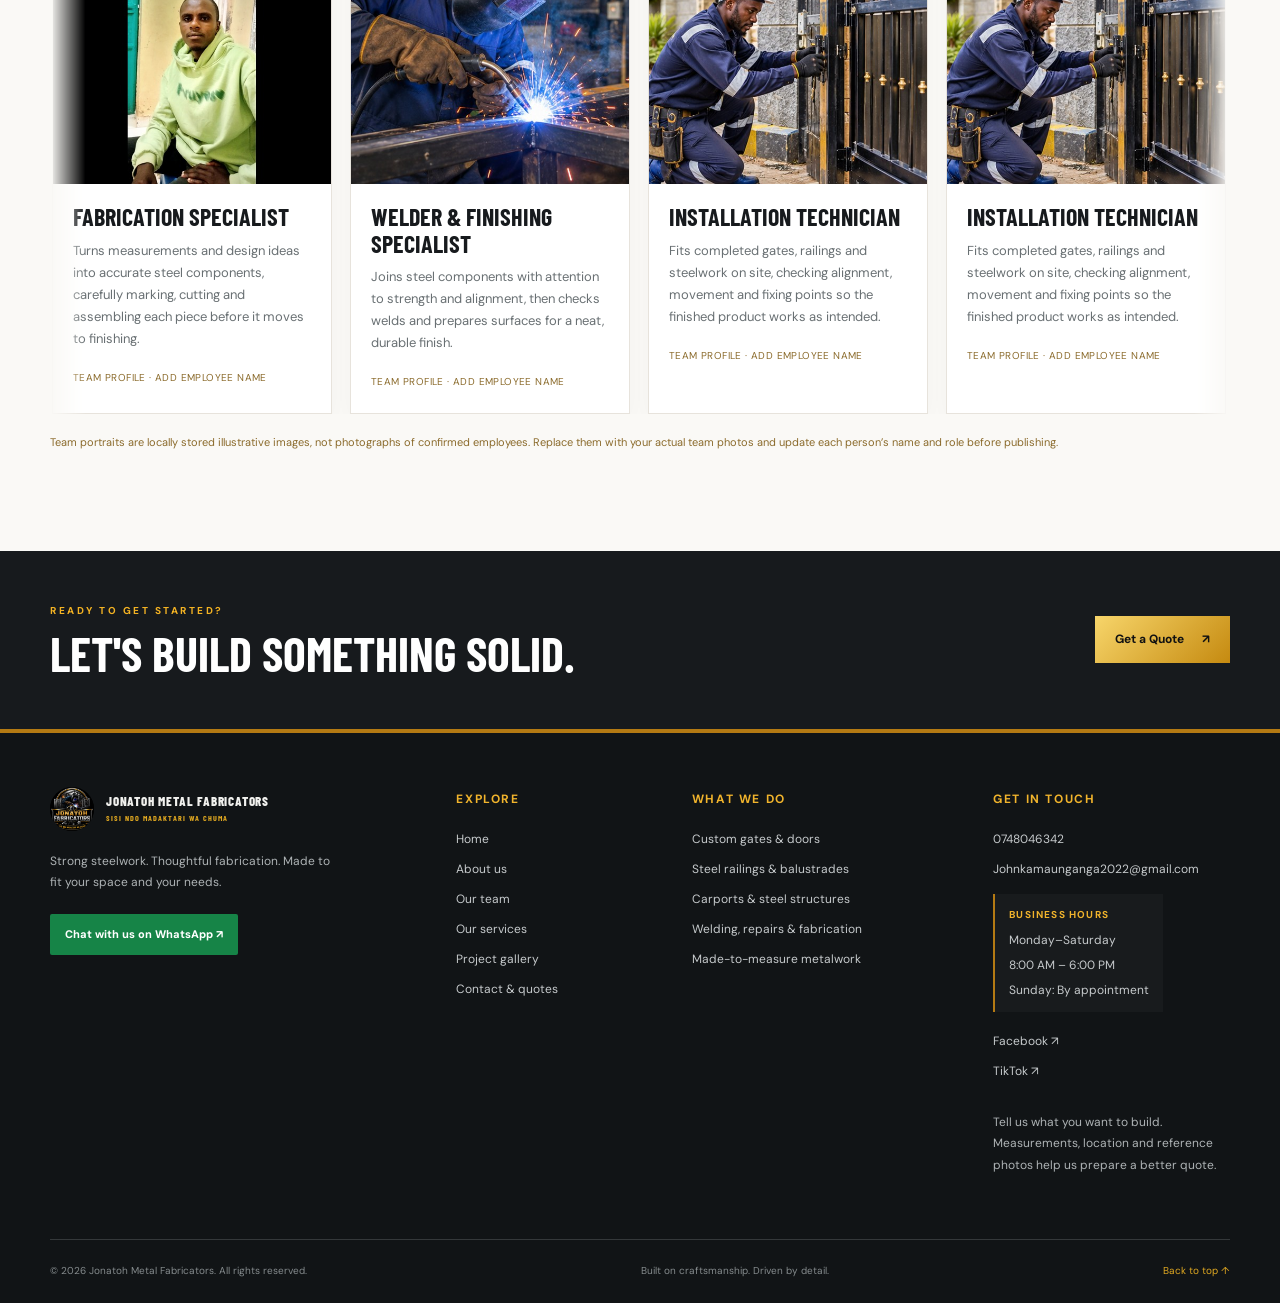
==== commit 4545e7d0: "3rd commit" ====
--- a/index.html
+++ b/index.html
@@ -20,7 +20,7 @@
   <a class="brand" href="index.html"><img class="brand-logo" src="images/jonatoh-logo.jpeg" alt="Jonatoh Metal Fabrication logo"><span class="brand-wordmark">JONATOH METAL FABRICATORS<small>SISI NDO MADAKTARI WA CHUMA</small></span></a>
   <button class="menu-toggle" aria-label="Toggle navigation" aria-expanded="false">☰</button>
   <nav class="nav">
-    <a class="active" href="index.html">Home</a><a href="about.html">About</a><a href="services.html">Services</a><a href="projects.html">Gallery</a><a href="contact.html">Contact</a>
+    <a class="active" href="index.html">Home</a><a href="about.html">About</a><a href="team.html">Team</a><a href="services.html">Services</a><a href="projects.html">Gallery</a><a href="contact.html">Contact</a>
     <a class="nav-cta" href="contact.html#quote">Get a Quote</a>
   </nav>
 </header>
@@ -53,71 +53,67 @@
 <section class="section values-marquee-section"><div class="container"><div class="section-heading"><div><p class="eyebrow">THE JONATOH STANDARD</p><h2>Built with purpose. <em>Made to last.</em></h2><p class="muted">Our approach to metal fabrication, from the first measurement to the final finish.</p></div></div></div><div class="value-marquee" aria-label="Jonatoh Metal Fabricators service principles"><div class="value-marquee-track"><span class="value-marquee-item"><i aria-hidden="true">✦</i>Strength you can rely on</span><span class="value-marquee-item"><i aria-hidden="true">✦</i>Crafted to fit your space</span><span class="value-marquee-item"><i aria-hidden="true">✦</i>Built around your measurements</span><span class="value-marquee-item"><i aria-hidden="true">✦</i>Clean welds and careful finishing</span><span class="value-marquee-item"><i aria-hidden="true">✦</i>Security with a smart design</span><span class="value-marquee-item"><i aria-hidden="true">✦</i>Made for everyday use</span><span class="value-marquee-item"><i aria-hidden="true">✦</i>Practical solutions in steel</span><span class="value-marquee-item"><i aria-hidden="true">✦</i>Details that make the difference</span><span class="value-marquee-item"><i aria-hidden="true">✦</i>Designed with purpose</span><span class="value-marquee-item"><i aria-hidden="true">✦</i>Durability comes first</span><span class="value-marquee-item"><i aria-hidden="true">✦</i>From idea to finished metalwork</span><span class="value-marquee-item"><i aria-hidden="true">✦</i>A finish that complements your property</span><span class="value-marquee-item"><i aria-hidden="true">✦</i>Custom gates and doors</span><span class="value-marquee-item"><i aria-hidden="true">✦</i>Railings made for confidence</span><span class="value-marquee-item"><i aria-hidden="true">✦</i>Steel structures with purpose</span><span class="value-marquee-item"><i aria-hidden="true">✦</i>Repairs that help extend product life</span><span class="value-marquee-item"><i aria-hidden="true">✦</i>Thoughtful fabrication</span><span class="value-marquee-item"><i aria-hidden="true">✦</i>Reliable workmanship matters</span><span class="value-marquee-item"><i aria-hidden="true">✦</i>Your project, your specifications</span><span class="value-marquee-item"><i aria-hidden="true">✦</i>Made-to-measure metal solutions</span><span class="value-marquee-item"><i aria-hidden="true">✦</i>Function meets good design</span><span class="value-marquee-item"><i aria-hidden="true">✦</i>Strong frames, neat finishes</span><span class="value-marquee-item"><i aria-hidden="true">✦</i>Built for homes and businesses</span><span class="value-marquee-item"><i aria-hidden="true">✦</i>A clear plan before fabrication</span><span class="value-marquee-item"><i aria-hidden="true">✦</i>Care in every cut and weld</span><span class="value-marquee-item"><i aria-hidden="true">✦</i>Metalwork that works hard</span><span class="value-marquee-item"><i aria-hidden="true">✦</i>Security grills tailored to your needs</span><span class="value-marquee-item"><i aria-hidden="true">✦</i>Carports planned for your space</span><span class="value-marquee-item"><i aria-hidden="true">✦</i>Quality-focused fabrication</span><span class="value-marquee-item"><i aria-hidden="true">✦</i>A practical approach to every job</span><span class="value-marquee-item"><i aria-hidden="true">✦</i>Your vision guides the design</span><span class="value-marquee-item"><i aria-hidden="true">✦</i>Steelwork with attention to detail</span><span class="value-marquee-item"><i aria-hidden="true">✦</i>Finishing that completes the look</span><span class="value-marquee-item"><i aria-hidden="true">✦</i>Built to suit the setting</span><span class="value-marquee-item"><i aria-hidden="true">✦</i>Custom work, not one-size-fits-all</span><span class="value-marquee-item"><i aria-hidden="true">✦</i>From simple repairs to new builds</span><span class="value-marquee-item"><i aria-hidden="true">✦</i>Made with care at every stage</span><span class="value-marquee-item"><i aria-hidden="true">✦</i>Straightforward project discussions</span><span class="value-marquee-item"><i aria-hidden="true">✦</i>Share your measurements for a quote</span><span class="value-marquee-item"><i aria-hidden="true">✦</i>Bring your reference photos</span><span class="value-marquee-item"><i aria-hidden="true">✦</i>Useful design, lasting function</span><span class="value-marquee-item"><i aria-hidden="true">✦</i>Strong materials, smart planning</span><span class="value-marquee-item"><i aria-hidden="true">✦</i>A better fit starts with good measurements</span><span class="value-marquee-item"><i aria-hidden="true">✦</i>Careful work from start to finish</span><span class="value-marquee-item"><i aria-hidden="true">✦</i>Metal fabrication for real-world needs</span><span class="value-marquee-item"><i aria-hidden="true">✦</i>Your space. Your style. Your build.</span><span class="value-marquee-item"><i aria-hidden="true">✦</i>Practical craftsmanship you can see</span><span class="value-marquee-item"><i aria-hidden="true">✦</i>Plan it well. Build it right.</span><span class="value-marquee-item"><i aria-hidden="true">✦</i>SISI NDO MADAKTARI WA CHUMA</span><span class="value-marquee-item"><i aria-hidden="true">✦</i>Jonatoh Metal Fabricators — built around your needs</span><span class="value-marquee-item"><i aria-hidden="true">✦</i>Strength you can rely on</span><span class="value-marquee-item"><i aria-hidden="true">✦</i>Crafted to fit your space</span><span class="value-marquee-item"><i aria-hidden="true">✦</i>Built around your measurements</span><span class="value-marquee-item"><i aria-hidden="true">✦</i>Clean welds and careful finishing</span><span class="value-marquee-item"><i aria-hidden="true">✦</i>Security with a smart design</span><span class="value-marquee-item"><i aria-hidden="true">✦</i>Made for everyday use</span><span class="value-marquee-item"><i aria-hidden="true">✦</i>Practical solutions in steel</span><span class="value-marquee-item"><i aria-hidden="true">✦</i>Details that make the difference</span><span class="value-marquee-item"><i aria-hidden="true">✦</i>Designed with purpose</span><span class="value-marquee-item"><i aria-hidden="true">✦</i>Durability comes first</span><span class="value-marquee-item"><i aria-hidden="true">✦</i>From idea to finished metalwork</span><span class="value-marquee-item"><i aria-hidden="true">✦</i>A finish that complements your property</span><span class="value-marquee-item"><i aria-hidden="true">✦</i>Custom gates and doors</span><span class="value-marquee-item"><i aria-hidden="true">✦</i>Railings made for confidence</span><span class="value-marquee-item"><i aria-hidden="true">✦</i>Steel structures with purpose</span><span class="value-marquee-item"><i aria-hidden="true">✦</i>Repairs that help extend product life</span><span class="value-marquee-item"><i aria-hidden="true">✦</i>Thoughtful fabrication</span><span class="value-marquee-item"><i aria-hidden="true">✦</i>Reliable workmanship matters</span><span class="value-marquee-item"><i aria-hidden="true">✦</i>Your project, your specifications</span><span class="value-marquee-item"><i aria-hidden="true">✦</i>Made-to-measure metal solutions</span><span class="value-marquee-item"><i aria-hidden="true">✦</i>Function meets good design</span><span class="value-marquee-item"><i aria-hidden="true">✦</i>Strong frames, neat finishes</span><span class="value-marquee-item"><i aria-hidden="true">✦</i>Built for homes and businesses</span><span class="value-marquee-item"><i aria-hidden="true">✦</i>A clear plan before fabrication</span><span class="value-marquee-item"><i aria-hidden="true">✦</i>Care in every cut and weld</span><span class="value-marquee-item"><i aria-hidden="true">✦</i>Metalwork that works hard</span><span class="value-marquee-item"><i aria-hidden="true">✦</i>Security grills tailored to your needs</span><span class="value-marquee-item"><i aria-hidden="true">✦</i>Carports planned for your space</span><span class="value-marquee-item"><i aria-hidden="true">✦</i>Quality-focused fabrication</span><span class="value-marquee-item"><i aria-hidden="true">✦</i>A practical approach to every job</span><span class="value-marquee-item"><i aria-hidden="true">✦</i>Your vision guides the design</span><span class="value-marquee-item"><i aria-hidden="true">✦</i>Steelwork with attention to detail</span><span class="value-marquee-item"><i aria-hidden="true">✦</i>Finishing that completes the look</span><span class="value-marquee-item"><i aria-hidden="true">✦</i>Built to suit the setting</span><span class="value-marquee-item"><i aria-hidden="true">✦</i>Custom work, not one-size-fits-all</span><span class="value-marquee-item"><i aria-hidden="true">✦</i>From simple repairs to new builds</span><span class="value-marquee-item"><i aria-hidden="true">✦</i>Made with care at every stage</span><span class="value-marquee-item"><i aria-hidden="true">✦</i>Straightforward project discussions</span><span class="value-marquee-item"><i aria-hidden="true">✦</i>Share your measurements for a quote</span><span class="value-marquee-item"><i aria-hidden="true">✦</i>Bring your reference photos</span><span class="value-marquee-item"><i aria-hidden="true">✦</i>Useful design, lasting function</span><span class="value-marquee-item"><i aria-hidden="true">✦</i>Strong materials, smart planning</span><span class="value-marquee-item"><i aria-hidden="true">✦</i>A better fit starts with good measurements</span><span class="value-marquee-item"><i aria-hidden="true">✦</i>Careful work from start to finish</span><span class="value-marquee-item"><i aria-hidden="true">✦</i>Metal fabrication for real-world needs</span><span class="value-marquee-item"><i aria-hidden="true">✦</i>Your space. Your style. Your build.</span><span class="value-marquee-item"><i aria-hidden="true">✦</i>Practical craftsmanship you can see</span><span class="value-marquee-item"><i aria-hidden="true">✦</i>Plan it well. Build it right.</span><span class="value-marquee-item"><i aria-hidden="true">✦</i>SISI NDO MADAKTARI WA CHUMA</span><span class="value-marquee-item"><i aria-hidden="true">✦</i>Jonatoh Metal Fabricators — built around your needs</span></div></div><p class="value-marquee-note container">These are our service principles and capabilities, not customer testimonials. We publish customer reviews only when they are genuine and approved for sharing.</p></section>
 
 <section class="section testimonials-section"><div class="container"><div class="section-heading"><div><p class="eyebrow">CUSTOMER EXPERIENCE</p><h2>Good work speaks. <em>Trust is built.</em></h2><p class="muted">A clean finish, clear communication and a result made for the space.</p></div></div></div><div class="testimonial-marquee" aria-label="Illustrative customer feedback examples"><div class="testimonial-track"><article class="testimonial-card"><div class="testimonial-stars" aria-label="Five stars">★★★★★</div><p>“The gate design gave the front of our home a cleaner look. I liked that the measurements were discussed before the work started.”</p><div class="testimonial-person"><span class="testimonial-avatar">G</span><span><strong>Gate project customer</strong><small>Residential gate · sample wording</small></span></div></article><article class="testimonial-card"><div class="testimonial-stars" aria-label="Five stars">★★★★★</div><p>“The railing feels solid and the finish looks neat. It made the staircase feel safer without making the space look crowded.”</p><div class="testimonial-person"><span class="testimonial-avatar">R</span><span><strong>Railing project customer</strong><small>Staircase railing · sample wording</small></span></div></article><article class="testimonial-card"><div class="testimonial-stars" aria-label="Five stars">★★★★★</div><p>“We needed a practical steel structure for our space. Planning the size and layout first helped us understand what the job involved.”</p><div class="testimonial-person"><span class="testimonial-avatar">S</span><span><strong>Steelwork customer</strong><small>Steel structure · sample wording</small></span></div></article><article class="testimonial-card"><div class="testimonial-stars" aria-label="Five stars">★★★★★</div><p>“The repair was straightforward and the team focused on getting the metalwork working properly again rather than replacing everything.”</p><div class="testimonial-person"><span class="testimonial-avatar">W</span><span><strong>Repair customer</strong><small>Welding and repairs · sample wording</small></span></div></article><article class="testimonial-card"><div class="testimonial-stars" aria-label="Five stars">★★★★★</div><p>“I wanted something that matched the property. Talking through the design before fabrication made it easier to settle on a practical option.”</p><div class="testimonial-person"><span class="testimonial-avatar">D</span><span><strong>Custom design customer</strong><small>Custom metalwork · sample wording</small></span></div></article><article class="testimonial-card"><div class="testimonial-stars" aria-label="Five stars">★★★★★</div><p>“The finished work looks balanced and purposeful. The small details around the joints and edges made a difference to the overall appearance.”</p><div class="testimonial-person"><span class="testimonial-avatar">M</span><span><strong>Fabrication customer</strong><small>Made-to-measure work · sample wording</small></span></div></article><article class="testimonial-card"><div class="testimonial-stars" aria-label="Five stars">★★★★★</div><p>“The gate design gave the front of our home a cleaner look. I liked that the measurements were discussed before the work started.”</p><div class="testimonial-person"><span class="testimonial-avatar">G</span><span><strong>Gate project customer</strong><small>Residential gate · sample wording</small></span></div></article><article class="testimonial-card"><div class="testimonial-stars" aria-label="Five stars">★★★★★</div><p>“The railing feels solid and the finish looks neat. It made the staircase feel safer without making the space look crowded.”</p><div class="testimonial-person"><span class="testimonial-avatar">R</span><span><strong>Railing project customer</strong><small>Staircase railing · sample wording</small></span></div></article><article class="testimonial-card"><div class="testimonial-stars" aria-label="Five stars">★★★★★</div><p>“We needed a practical steel structure for our space. Planning the size and layout first helped us understand what the job involved.”</p><div class="testimonial-person"><span class="testimonial-avatar">S</span><span><strong>Steelwork customer</strong><small>Steel structure · sample wording</small></span></div></article><article class="testimonial-card"><div class="testimonial-stars" aria-label="Five stars">★★★★★</div><p>“The repair was straightforward and the team focused on getting the metalwork working properly again rather than replacing everything.”</p><div class="testimonial-person"><span class="testimonial-avatar">W</span><span><strong>Repair customer</strong><small>Welding and repairs · sample wording</small></span></div></article><article class="testimonial-card"><div class="testimonial-stars" aria-label="Five stars">★★★★★</div><p>“I wanted something that matched the property. Talking through the design before fabrication made it easier to settle on a practical option.”</p><div class="testimonial-person"><span class="testimonial-avatar">D</span><span><strong>Custom design customer</strong><small>Custom metalwork · sample wording</small></span></div></article><article class="testimonial-card"><div class="testimonial-stars" aria-label="Five stars">★★★★★</div><p>“The finished work looks balanced and purposeful. The small details around the joints and edges made a difference to the overall appearance.”</p><div class="testimonial-person"><span class="testimonial-avatar">M</span><span><strong>Fabrication customer</strong><small>Made-to-measure work · sample wording</small></span></div></article></div></div><p class="testimonial-disclaimer container">Design preview only: these are illustrative examples, not verified customer reviews. Replace the wording with genuine customer feedback and get permission before publishing.</p></section>
-<section class="section team-section"><div class="container"><div class="section-heading"><div><p class="eyebrow">THE PEOPLE BEHIND THE WORK</p><h2>Skilled hands. <em>One strong team.</em></h2><p class="muted">Meet the people responsible for planning, fabricating, finishing and installing your metalwork. Replace the sample portraits and role labels with your actual team details.</p></div><a class="text-link" href="about.html">Our approach →</a></div>
-<div class="owner-feature"><div class="owner-portrait">
+<section class="section team-section"><div class="container"><div class="section-heading"><div><p class="eyebrow">THE PEOPLE BEHIND THE WORK</p><h2>Skilled hands. <em>One strong team.</em></h2><p class="muted">Meet the people responsible for planning, fabricating, finishing and installing your metalwork. Replace the sample portraits and role labels with your actual team details.</p></div><a class="text-link" href="team.html">Meet the full team →</a></div>
+<div class="owner-feature"><a class="owner-portrait owner-portrait-link" href="team.html#owner-profile" aria-label="Read the owner profile on the team page">
   <img src="images/team/owner.jpg" alt="Illustrative portrait of a metal fabrication workshop owner">
-  <span class="owner-ribbon">WORKSHOP LEADERSHIP</span></div>
+  <span class="owner-ribbon">WORKSHOP LEADERSHIP · VIEW PROFILE ↗</span></a>
   <div class="owner-copy"><p class="eyebrow">THE PERSON IN CHARGE</p><h3>Owner <em>&amp; Lead Fabricator</em></h3><p>Leads the workshop from the first customer conversation to the final installation. The owner coordinates project planning, material choices, quality checks and finishing so every job has a clear direction.</p><p class="muted">The owner’s name and personal story can be added here. This featured profile highlights the person accountable for the workshop’s standards and the promise behind “SISI NDO MADAKTARI WA CHUMA”.</p>
     <a class="button button-dark" href="contact.html#quote">Discuss your project ↗</a>
   </div>
   </div>
 <div class="team-marquee-viewport">
-  <div class="team-grid"><article class="team-card">
+  <div class="team-grid"><a class="team-card team-card-link" href="team.html#team-member-1" aria-label="View this team member on the team page">
     <img src="images/team/fabricator.jpg" alt="Illustrative portrait of a fabrication specialist measuring steel">
     <div><h3>Fabrication Specialist</h3><p>Turns measurements and design ideas into accurate steel components, carefully marking, cutting and assembling each piece before it moves to finishing.</p><small>TEAM PROFILE · ADD EMPLOYEE NAME</small>
-    </div></article>
-    <article class="team-card">
+    </div></a>
+    <a class="team-card team-card-link" href="team.html#team-member-2" aria-label="View this team member on the team page">
       <img src="images/team/welder.jpg" alt="Illustrative portrait of a welder working on steel">
       <div><h3>Welder &amp; Finishing Specialist</h3><p>Joins steel components with attention to strength and alignment, then checks welds and prepares surfaces for a neat, durable finish.</p><small>TEAM PROFILE · ADD EMPLOYEE NAME</small></div>
-    </article>
-      <article class="team-card">
+    </a>
+      <a class="team-card team-card-link" href="team.html#team-member-3" aria-label="View this team member on the team page">
         <img src="images/team/installer.jpg" alt="Illustrative portrait of a metalwork installation technician">
         <div><h3>Installation Technician</h3><p>Fits completed gates, railings and steelwork on site, checking alignment, movement and fixing points so the finished product works as intended.</p><small>TEAM PROFILE · ADD EMPLOYEE NAME</small></div>
-      </article>
-       <article class="team-card">
+      </a>
+       <a class="team-card team-card-link" href="team.html#team-member-4" aria-label="View this team member on the team page">
         <img src="images/team/installer.jpg" alt="Illustrative portrait of a metalwork installation technician">
         <div><h3>Installation Technician</h3><p>Fits completed gates, railings and steelwork on site, checking alignment, movement and fixing points so the finished product works as intended.</p><small>TEAM PROFILE · ADD EMPLOYEE NAME</small></div>
-      </article>
-       <article class="team-card">
+      </a>
+       <a class="team-card team-card-link" href="team.html#team-member-5" aria-label="View this team member on the team page">
         <img src="images/team/installer.jpg" alt="Illustrative portrait of a metalwork installation technician">
         <div><h3>Installation Technician</h3><p>Fits completed gates, railings and steelwork on site, checking alignment, movement and fixing points so the finished product works as intended.</p><small>TEAM PROFILE · ADD EMPLOYEE NAME</small></div>
-      </article>
-       <article class="team-card">
+      </a>
+       <a class="team-card team-card-link" href="team.html#team-member-6" aria-label="View this team member on the team page">
         <img src="images/team/installer.jpg" alt="Illustrative portrait of a metalwork installation technician">
         <div><h3>Installation Technician</h3><p>Fits completed gates, railings and steelwork on site, checking alignment, movement and fixing points so the finished product works as intended.</p><small>TEAM PROFILE · ADD EMPLOYEE NAME</small></div>
-      </article>
-       <article class="team-card">
+      </a>
+       <a class="team-card team-card-link" href="team.html#team-member-7" aria-label="View this team member on the team page">
         <img src="images/team/installer.jpg" alt="Illustrative portrait of a metalwork installation technician">
         <div><h3>Installation Technician</h3><p>Fits completed gates, railings and steelwork on site, checking alignment, movement and fixing points so the finished product works as intended.</p><small>TEAM PROFILE · ADD EMPLOYEE NAME</small></div>
-      </article>
-       <article class="team-card">
+      </a>
+       <a class="team-card team-card-link" href="team.html#team-member-8" aria-label="View this team member on the team page">
         <img src="images/team/installer.jpg" alt="Illustrative portrait of a metalwork installation technician">
         <div><h3>Installation Technician</h3><p>Fits completed gates, railings and steelwork on site, checking alignment, movement and fixing points so the finished product works as intended.</p><small>TEAM PROFILE · ADD EMPLOYEE NAME</small></div>
-      </article>
-       <article class="team-card">
+      </a>
+       <a class="team-card team-card-link" href="team.html#team-member-9" aria-label="View this team member on the team page">
         <img src="images/team/installer.jpg" alt="Illustrative portrait of a metalwork installation technician">
         <div><h3>Installation Technician</h3><p>Fits completed gates, railings and steelwork on site, checking alignment, movement and fixing points so the finished product works as intended.</p><small>TEAM PROFILE · ADD EMPLOYEE NAME</small></div>
-      </article>
-       <article class="team-card">
+      </a>
+       <a class="team-card team-card-link" href="team.html#team-member-10" aria-label="View this team member on the team page">
         <img src="images/team/installer.jpg" alt="Illustrative portrait of a metalwork installation technician">
         <div><h3>Installation Technician</h3><p>Fits completed gates, railings and steelwork on site, checking alignment, movement and fixing points so the finished product works as intended.</p><small>TEAM PROFILE · ADD EMPLOYEE NAME</small></div>
-      </article>
-       <article class="team-card">
+      </a>
+       <a class="team-card team-card-link" href="team.html#team-member-11" aria-label="View this team member on the team page">
         <img src="images/team/installer.jpg" alt="Illustrative portrait of a metalwork installation technician">
         <div><h3>Installation Technician</h3><p>Fits completed gates, railings and steelwork on site, checking alignment, movement and fixing points so the finished product works as intended.</p><small>TEAM PROFILE · ADD EMPLOYEE NAME</small></div>
-      </article>
+      </a>
     </div>
   </div>
   <p class="team-edit-note">Team portraits are locally stored illustrative images, not photographs of confirmed employees. Replace them with your actual team photos and update each person’s name and role before publishing.</p></div></section>
 <section class="quote-strip"><div class="container quote-strip-inner">
   <div><p class="eyebrow">READY TO GET STARTED?</p><h2>Let's build something solid.</h2></div><a class="button button-orange" href="contact.html#quote">Get a Quote <span>↗</span></a></div></section>
 </main>
-<footer class="footer"><div class="container footer-main"><div class="footer-brand-column"><a class="brand brand-light" href="index.html"><img class="brand-logo" src="images/jonatoh-logo.jpeg" alt="Jonatoh Metal Fabrication logo"><span class="brand-wordmark">JONATOH METAL FABRICATORS<small>SISI NDO MADAKTARI WA CHUMA</small></span></a><p>Strong steelwork. Thoughtful fabrication. Made to fit your space and your needs.</p><a class="footer-whatsapp" data-whatsapp-link href="#" target="_blank" rel="noopener">Chat with us on WhatsApp ↗</a></div><div class="footer-column"><h3>Explore</h3><a href="index.html">Home</a><a href="about.html">About us</a><a href="services.html">Our services</a><a href="projects.html">Project gallery</a><a href="contact.html">Contact & quotes</a></div><div class="footer-column"><h3>What we do</h3><span>Custom gates & doors</span><span>Steel railings & balustrades</span><span>Carports & steel structures</span><span>Welding, repairs & fabrication</span><span>Made-to-measure metalwork</span></div><div class="footer-column footer-contact"><h3>Get in touch</h3><a href="tel:+254748046342">0748046342</a><a href="mailto:Johnkamaunganga2022@gmail.com">Johnkamaunganga2022@gmail.com</a><div class="footer-hours"><strong>Business hours</strong><span>Monday–Saturday</span><span>8:00 AM – 6:00 PM</span><span>Sunday: By appointment</span></div><a data-social="facebook" href="#">Facebook ↗</a><a data-social="tiktok" href="#">TikTok ↗</a><p>Tell us what you want to build. Measurements, location and reference photos help us prepare a better quote.</p></div></div><div class="container footer-bottom"><span>© <span id="year"></span> Jonatoh Metal Fabricators. All rights reserved.</span><span>Built on craftsmanship. Driven by detail.</span><a href="#top" class="footer-top-link">Back to top ↑</a></div></footer>
-<div class="floating-socials" aria-label="Follow Jonatoh Metal Fabrication"><a class="floating-social floating-facebook" data-social="facebook" href="#" aria-label="Visit Jonatoh Metal Fabrication on Facebook"><span class="social-icon" aria-hidden="true"></span></a><a class="floating-social floating-tiktok" data-social="tiktok" href="#" aria-label="Visit Jonatoh Metal Fabrication on TikTok"><span class="social-icon" aria-hidden="true"></span></a>
-</div>
-<a class="floating-whatsapp" data-whatsapp-link href="#" target="_blank" rel="noopener" aria-label="Contact us on WhatsApp">
-  <img src="images/icons/whatsapp.png" alt="WhatsApp" width="50">
-   <!-- <span>Whatspp</span> -->
-  </a>
+<footer class="footer"><div class="container footer-main"><div class="footer-brand-column"><a class="brand brand-light" href="index.html"><img class="brand-logo" src="images/jonatoh-logo.jpeg" alt="Jonatoh Metal Fabrication logo"><span class="brand-wordmark">JONATOH METAL FABRICATORS<small>SISI NDO MADAKTARI WA CHUMA</small></span></a><p>Strong steelwork. Thoughtful fabrication. Made to fit your space and your needs.</p><a class="footer-whatsapp" data-whatsapp-link href="#" target="_blank" rel="noopener">Chat with us on WhatsApp ↗</a></div><div class="footer-column"><h3>Explore</h3><a href="index.html">Home</a><a href="about.html">About us</a><a href="team.html">Our team</a><a href="services.html">Our services</a><a href="projects.html">Project gallery</a><a href="contact.html">Contact & quotes</a></div><div class="footer-column"><h3>What we do</h3><span>Custom gates & doors</span><span>Steel railings & balustrades</span><span>Carports & steel structures</span><span>Welding, repairs & fabrication</span><span>Made-to-measure metalwork</span></div><div class="footer-column footer-contact"><h3>Get in touch</h3><a href="tel:+254748046342">0748046342</a><a href="mailto:Johnkamaunganga2022@gmail.com">Johnkamaunganga2022@gmail.com</a><div class="footer-hours"><strong>Business hours</strong><span>Monday–Saturday</span><span>8:00 AM – 6:00 PM</span><span>Sunday: By appointment</span></div><a data-social="facebook" href="#">Facebook ↗</a><a data-social="tiktok" href="#">TikTok ↗</a><p>Tell us what you want to build. Measurements, location and reference photos help us prepare a better quote.</p></div></div><div class="container footer-bottom"><span>© <span id="year"></span> Jonatoh Metal Fabricators. All rights reserved.</span><span>Built on craftsmanship. Driven by detail.</span><a href="#top" class="footer-top-link">Back to top ↑</a></div></footer>
+<div class="floating-socials" aria-label="Follow Jonatoh Metal Fabrication"><a class="floating-social floating-whatsapp" data-whatsapp-link href="#" target="_blank" rel="noopener" aria-label="Contact us on WhatsApp" title="WhatsApp"><img src="images/icons/whatsapp.png" alt="" width="24" height="24"></a><a class="floating-social floating-facebook" data-social="facebook" href="#" aria-label="Visit Jonatoh Metal Fabrication on Facebook"><span class="social-icon" aria-hidden="true"></span></a><a class="floating-social floating-tiktok" data-social="tiktok" href="#" aria-label="Visit Jonatoh Metal Fabrication on TikTok"><span class="social-icon" aria-hidden="true"></span></a></div>
+
 <script src="js/config.js"></script><script src="js/script.js"></script>
 </body></html>
--- a/css/style.css
+++ b/css/style.css
@@ -3,7 +3,15 @@
 *{box-sizing:border-box}html{scroll-behavior:smooth}body{margin:0;background:var(--paper);color:var(--ink);font-family:"DM Sans",Arial,sans-serif;line-height:1.6}a{color:inherit;text-decoration:none}button,input,select,textarea{font:inherit}.container{width:min(var(--max),calc(100% - 48px));margin-inline:auto}.site-header{height:86px;padding:0 max(24px,calc((100% - var(--max))/2));display:flex;align-items:center;justify-content:space-between;background:#fff;position:relative;z-index:10;border-bottom:1px solid #eceae6}.brand{display:flex;align-items:center;gap:11px;font-size:17px;font-weight:800;letter-spacing:1.2px;line-height:1.05}.brand small{display:block;font-size:10px;letter-spacing:3px;font-weight:600;margin-top:6px}.brand-mark{display:grid;place-items:center;width:42px;height:42px;background:var(--orange);color:#fff;font:800 29px "Barlow Condensed",sans-serif;clip-path:polygon(0 0,100% 0,100% 75%,75% 100%,0 100%)}.nav{display:flex;align-items:center;gap:28px;font-size:13px;font-weight:600}.nav>a:not(.nav-cta){color:#4f5356}.nav>a.active,.nav>a:hover{color:var(--orange)}.nav-cta{padding:12px 18px;background:var(--ink);color:#fff}.menu-toggle{display:none;border:0;background:none;font-size:25px}.hero{min-height:660px;position:relative;background:#24292c url("../images/gallery/welding-workshop.jpg") center/cover no-repeat;color:#fff;display:flex;align-items:center}.hero-shade{position:absolute;inset:0;background:linear-gradient(90deg,rgba(18,21,23,.96) 0%,rgba(18,21,23,.82) 43%,rgba(18,21,23,.18) 100%)}.hero-content{position:relative;padding-block:75px}.eyebrow{font-size:10px;font-weight:700;letter-spacing:2.5px;color:var(--orange);margin:0 0 17px}.hero h1,.page-hero h1{font:800 clamp(55px,7vw,94px)/.96 "Barlow Condensed",sans-serif;letter-spacing:-1.4px;text-transform:uppercase;margin:0 0 23px}.hero h1 em,.page-hero h1 em,h2 em{font-style:normal;color:var(--orange)}.hero-copy{max-width:510px;color:#d2d4d4;font-size:15px}.hero-actions{display:flex;gap:13px;flex-wrap:wrap;margin-top:30px}.button{display:inline-flex;justify-content:center;align-items:center;gap:18px;border:0;padding:14px 20px;font-weight:700;font-size:12px;cursor:pointer;transition:transform .15s,opacity .15s}.button:hover{transform:translateY(-2px)}.button-orange{background:var(--orange);color:white}.button-outline{border:1px solid #8d9293;color:white}.button-dark{background:var(--ink);color:white}
 /* .button-whatsapp{background:#178348;color:white} */
 .button-email{background:#e8edf7;color:#1d3f81}.hero-stats{display:flex;gap:45px;margin-top:68px}.hero-stats div{display:flex;flex-direction:column}.hero-stats strong{font:700 30px "Barlow Condensed",sans-serif;color:var(--orange)}.hero-stats span{font-size:11px;color:#c4c7c7}.hero-label{position:absolute;right:0;bottom:32px;writing-mode:vertical-rl;letter-spacing:3px;font-size:9px;color:#c5c7c7;padding-right:24px}.section{padding-block:88px}.intro-grid{display:grid;grid-template-columns:1fr 1fr;gap:60px;align-items:center}.section h2,.feature-copy h2,.contact-aside h2,.form-heading h2,.gallery-intro h2{font:700 clamp(36px,4vw,54px)/1.02 "Barlow Condensed",sans-serif;text-transform:uppercase;margin:0 0 20px}.muted{color:var(--muted);font-size:14px}.text-link{display:inline-flex;gap:15px;align-items:center;font-size:12px;font-weight:700;border-bottom:1px solid var(--orange);padding:0 0 7px;margin-top:14px}.text-link span{color:var(--orange);font-size:18px}.services-band{background:var(--cream);padding:82px 0}.section-heading{display:flex;justify-content:space-between;align-items:end;margin-bottom:32px}.section-heading h2{margin-bottom:0}.service-cards{display:grid;grid-template-columns:repeat(4,1fr);gap:14px}.service-card{background:#fff;padding:25px 23px 27px;min-height:250px;border-bottom:3px solid transparent;transition:border .2s,transform .2s}.service-card:hover{border-color:var(--orange);transform:translateY(-3px)}.service-number{font-size:9px;letter-spacing:1.4px;color:var(--muted);font-weight:700}.service-icon{font-size:34px;color:var(--orange);margin:27px 0 10px}.service-card h3,.value-grid h3,.gallery-card h3{font:700 25px/1.1 "Barlow Condensed",sans-serif;text-transform:uppercase;margin:0 0 11px}.service-card p,.value-grid p{font-size:12px;color:var(--muted);margin:0}.split-feature{display:grid;grid-template-columns:1fr 1fr;gap:76px;align-items:center}.feature-photo{min-height:440px;background:linear-gradient(0deg,rgba(0,0,0,.08),rgba(0,0,0,.08)),url("../images/gallery/welding-workshop.jpg") center/cover}.feature-copy .button{margin-top:15px}.check-list{list-style:none;padding:0;margin:24px 0}.check-list li{padding:8px 0;font-size:13px;border-bottom:1px solid var(--line)}.check-list li:before{content:"✓";color:var(--orange);font-weight:800;margin-right:12px}.quote-strip{background:var(--ink);color:#fff;padding:52px 0}.quote-strip-inner{display:flex;justify-content:space-between;align-items:center;gap:25px}.quote-strip h2{font:700 clamp(32px,4vw,48px)/1 "Barlow Condensed",sans-serif;text-transform:uppercase;margin:0}.quote-strip .eyebrow{margin-bottom:10px}.footer{background:#101214;color:#f5f4f0;padding:45px 0}.footer-grid{display:grid;grid-template-columns:1.1fr 1fr 1fr auto;gap:25px;align-items:start}.brand-light{color:#fff}.footer p{color:#9ea2a3;font-size:12px;margin:7px 0}.footer-links,.social-links{display:flex;flex-direction:column;gap:8px;font-size:11px;color:#c4c6c6}.social-links{flex-direction:row;gap:14px}.social-links a:hover,.footer-links a:hover{color:var(--orange)}.copyright{grid-column:1/-1;border-top:1px solid #2c3032;padding-top:18px;color:#818687;font-size:10px}
-.floating-whatsapp{position:fixed;z-index:9;bottom:20px;right:20px;background:#168447;color:#fff;padding:12px 17px;border-radius:40px;box-shadow:0 5px 22px #0003;font-size:13px;font-weight:700;display:flex;gap:9px;align-items:center}.page-hero{background:var(--ink);color:#fff;padding:80px 0 78px;position:relative;overflow:hidden}.page-hero:after{content:"";position:absolute;width:340px;height:340px;border:45px solid #ffffff08;right:6%;top:-80px;transform:rotate(35deg)}.page-hero .container{position:relative;z-index:1}.page-hero h1{font-size:clamp(50px,6vw,78px);margin-bottom:17px}.page-hero p:not(.eyebrow){color:#b8bdbd;max-width:600px;font-size:14px}.two-col{display:grid;grid-template-columns:1fr 1fr;gap:70px;align-items:start}.value-grid{display:grid;grid-template-columns:repeat(3,1fr);gap:28px;margin-top:35px}.value-grid strong{font:700 35px "Barlow Condensed",sans-serif;color:var(--orange)}.value-grid h3{margin-top:13px}.service-detail-grid{display:grid;grid-template-columns:repeat(2,1fr);gap:0 45px}.service-detail-grid article{padding:32px 0;border-bottom:1px solid var(--line)}.service-detail-grid h2{font:700 33px "Barlow Condensed",sans-serif;text-transform:uppercase;margin:15px 0 10px}.gallery-intro{display:grid;grid-template-columns:.7fr 1.3fr;gap:50px;align-items:center;margin-bottom:28px}.gallery-intro h2{margin-bottom:0}.gallery-filters{display:flex;gap:8px;flex-wrap:wrap;margin:20px 0 28px}.filter-button{border:1px solid var(--line);background:transparent;padding:9px 14px;font-size:11px;font-weight:700;cursor:pointer}.filter-button.selected,.filter-button:hover{background:var(--ink);border-color:var(--ink);color:#fff}.gallery-grid{display:grid;grid-template-columns:repeat(3,1fr);gap:18px}.gallery-card{background:#fff;border:1px solid #ece9e3;overflow:hidden}.gallery-card img{width:100%;height:245px;object-fit:cover;display:block;background:#e8e5df}.gallery-card img.image-missing{object-fit:contain;min-height:200px}.gallery-card-caption{padding:18px}.gallery-card h3{margin:9px 0 12px}.gallery-quote-link{font-size:11px;font-weight:700;color:#b94e16}.gallery-note{font-size:11px;color:var(--muted);margin-top:25px}.contact-layout{display:grid;grid-template-columns:.8fr 1.2fr;gap:65px;align-items:start}.contact-aside h2{font-size:43px}.contact-method{display:flex;gap:15px;border-top:1px solid var(--line);padding:19px 0}.method-icon{color:var(--orange);font-size:23px}.contact-method strong{font-size:13px}.contact-method p{font-size:12px;color:var(--muted);margin:5px 0}.contact-method a{font-size:12px;font-weight:700;color:#b94e16}.quote-form-wrap{background:#fff;padding:34px;border:1px solid #e8e5df;box-shadow:0 8px 30px #24282c08}.form-heading h2{font-size:38px;margin-bottom:9px}.form-heading .muted{font-size:12px;margin-bottom:25px}form label{display:flex;flex-direction:column;gap:7px;font-size:11px;font-weight:700;margin-bottom:15px}input,select,textarea{width:100%;border:1px solid #dcd9d2;background:#fbfaf8;padding:12px;color:var(--ink);font-size:12px;border-radius:0;outline:none}input:focus,select:focus,textarea:focus{border-color:var(--orange)}textarea{resize:vertical}.form-row{display:grid;grid-template-columns:1fr 1fr;gap:13px}.send-options{display:grid;grid-template-columns:1fr 1fr;gap:10px;margin-top:22px}.send-options .button{min-height:52px;padding:13px 10px}.form-status{font-size:12px;background:#f3f0ea;padding:12px;margin:14px 0;color:#414649}.fine-print{font-size:10px;color:#777c80;line-height:1.5}.button:disabled{opacity:.6;cursor:wait}
+
+.floating-whatsapp{position:fixed;z-index:9;
+    bottom:20px;right:20px;
+    /* background:#168447;color:#fff; */
+    padding:5px 8px;border-radius:40px;box-shadow:0 5px 22px #0003;
+    font-size:13px;font-weight:700;display:flex;gap:9px;align-items:center
+}
+.page-hero{background:var(--ink);color:#fff;padding:80px 0 78px;position:relative;overflow:hidden}.page-hero:after{content:"";position:absolute;width:340px;height:340px;border:45px solid #ffffff08;right:6%;top:-80px;transform:rotate(35deg)}
+.page-hero .container{position:relative;z-index:1}.page-hero h1{font-size:clamp(50px,6vw,78px);margin-bottom:17px}.page-hero p:not(.eyebrow){color:#b8bdbd;max-width:600px;font-size:14px}.two-col{display:grid;grid-template-columns:1fr 1fr;gap:70px;align-items:start}.value-grid{display:grid;grid-template-columns:repeat(3,1fr);gap:28px;margin-top:35px}.value-grid strong{font:700 35px "Barlow Condensed",sans-serif;color:var(--orange)}.value-grid h3{margin-top:13px}.service-detail-grid{display:grid;grid-template-columns:repeat(2,1fr);gap:0 45px}.service-detail-grid article{padding:32px 0;border-bottom:1px solid var(--line)}.service-detail-grid h2{font:700 33px "Barlow Condensed",sans-serif;text-transform:uppercase;margin:15px 0 10px}.gallery-intro{display:grid;grid-template-columns:.7fr 1.3fr;gap:50px;align-items:center;margin-bottom:28px}.gallery-intro h2{margin-bottom:0}.gallery-filters{display:flex;gap:8px;flex-wrap:wrap;margin:20px 0 28px}.filter-button{border:1px solid var(--line);background:transparent;padding:9px 14px;font-size:11px;font-weight:700;cursor:pointer}.filter-button.selected,.filter-button:hover{background:var(--ink);border-color:var(--ink);color:#fff}.gallery-grid{display:grid;grid-template-columns:repeat(3,1fr);gap:18px}.gallery-card{background:#fff;border:1px solid #ece9e3;overflow:hidden}.gallery-card img{width:100%;height:245px;object-fit:cover;display:block;background:#e8e5df}.gallery-card img.image-missing{object-fit:contain;min-height:200px}.gallery-card-caption{padding:18px}.gallery-card h3{margin:9px 0 12px}.gallery-quote-link{font-size:11px;font-weight:700;color:#b94e16}.gallery-note{font-size:11px;color:var(--muted);margin-top:25px}.contact-layout{display:grid;grid-template-columns:.8fr 1.2fr;gap:65px;align-items:start}.contact-aside h2{font-size:43px}.contact-method{display:flex;gap:15px;border-top:1px solid var(--line);padding:19px 0}.method-icon{color:var(--orange);font-size:23px}.contact-method strong{font-size:13px}.contact-method p{font-size:12px;color:var(--muted);margin:5px 0}.contact-method a{font-size:12px;font-weight:700;color:#b94e16}.quote-form-wrap{background:#fff;padding:34px;border:1px solid #e8e5df;box-shadow:0 8px 30px #24282c08}.form-heading h2{font-size:38px;margin-bottom:9px}.form-heading .muted{font-size:12px;margin-bottom:25px}form label{display:flex;flex-direction:column;gap:7px;font-size:11px;font-weight:700;margin-bottom:15px}input,select,textarea{width:100%;border:1px solid #dcd9d2;background:#fbfaf8;padding:12px;color:var(--ink);font-size:12px;border-radius:0;outline:none}input:focus,select:focus,textarea:focus{border-color:var(--orange)}textarea{resize:vertical}.form-row{display:grid;grid-template-columns:1fr 1fr;gap:13px}.send-options{display:grid;grid-template-columns:1fr 1fr;gap:10px;margin-top:22px}.send-options .button{min-height:52px;padding:13px 10px}.form-status{font-size:12px;background:#f3f0ea;padding:12px;margin:14px 0;color:#414649}.fine-print{font-size:10px;color:#777c80;line-height:1.5}.button:disabled{opacity:.6;cursor:wait}
 @media(max-width:900px){.nav{gap:14px}.service-cards{grid-template-columns:repeat(2,1fr)}.footer-grid{grid-template-columns:1fr 1fr}.gallery-grid{grid-template-columns:repeat(2,1fr)}.contact-layout{gap:35px}.split-feature{gap:35px}}
 @media(max-width:700px){.container{width:calc(100% - 34px)}.site-header{height:72px;padding-inline:17px}.menu-toggle{display:block}.nav{display:none;position:absolute;top:72px;left:0;right:0;background:white;padding:20px 24px;box-shadow:0 10px 15px #0001;align-items:stretch;flex-direction:column;gap:17px}.nav.nav-open{display:flex}.nav-cta{text-align:center}.hero{min-height:640px;background-position:58% center}.hero-shade{background:linear-gradient(90deg,rgba(18,21,23,.94),rgba(18,21,23,.55))}.hero-content{padding-block:65px}.hero h1{font-size:60px}.hero-stats{gap:20px;margin-top:48px}.hero-stats strong{font-size:25px}.hero-stats span{font-size:9px}.hero-label{display:none}.section{padding-block:60px}.intro-grid,.split-feature,.two-col,.gallery-intro,.contact-layout{grid-template-columns:1fr;gap:25px}.services-band{padding:60px 0}.section-heading{align-items:start;gap:20px;flex-direction:column}.service-cards{grid-template-columns:1fr 1fr;gap:9px}.service-card{padding:18px 15px;min-height:230px}.service-card h3{font-size:22px}.feature-photo{min-height:310px;order:2}.quote-strip{padding:37px 0}.quote-strip-inner{align-items:start;flex-direction:column}.footer-grid{grid-template-columns:1fr 1fr;gap:22px}.brand{font-size:14px}.brand-mark{width:37px;height:37px}.footer-grid>p{grid-column:1/-1;grid-row:2}.social-links{flex-direction:column}.page-hero{padding:62px 0}.page-hero h1{font-size:58px}.value-grid{grid-template-columns:1fr;gap:24px}.service-detail-grid{grid-template-columns:1fr}.gallery-grid{grid-template-columns:1fr 1fr;gap:10px}.gallery-card img{height:160px}.gallery-card-caption{padding:12px}.gallery-card h3{font-size:21px}.quote-form-wrap{padding:22px 17px}.form-row{grid-template-columns:1fr;gap:0}.send-options{grid-template-columns:1fr}.contact-aside h2{font-size:38px}.copyright{grid-column:1/-1}}
 @media(max-width:390px){.gallery-grid,.service-cards{grid-template-columns:1fr}.hero h1{font-size:53px}.hero-stats{gap:14px}}
@@ -22,7 +30,10 @@
 /* Compact gallery and fixed social shortcuts */
 .gallery-more-wrap{display:flex;justify-content:center;margin-top:28px}.gallery-more-wrap [hidden]{display:none}
 .floating-whatsapp{bottom:20px}
-.floating-socials{position:fixed;z-index:9;right:24px;bottom:84px;display:flex;flex-direction:column;gap:10px}.floating-social{width:44px;height:44px;border-radius:50%;display:grid;place-items:center;color:#fff;font-weight:800;font-size:24px;box-shadow:0 4px 16px #0003;border:2px solid #fff}.floating-facebook{background:#1877f2;font-family:Arial,sans-serif}.floating-tiktok{background:#111;font-size:25px;text-shadow:2px 0 #25f4ee,-2px 0 #fe2c55}@media(max-width:700px){.floating-socials{right:15px;bottom:78px;gap:8px}.floating-social{width:40px;height:40px}
+.floating-socials{position:fixed;z-index:9;right:24px;bottom:84px;display:flex;flex-direction:column;gap:10px}.floating-social{width:44px;height:44px;border-radius:50%;display:grid;place-items:center;color:#fff;font-weight:800;font-size:24px;box-shadow:0 4px 16px #0003;border:2px solid #fff}
+.floating-facebook{background:#1877f2;font-family:Arial,sans-serif}
+.floating-tiktok{background:#111;font-size:25px;text-shadow:2px 0 #25f4ee,-2px 0 #fe2c55}
+@media(max-width:700px){.floating-socials{right:15px;bottom:78px;gap:8px}.floating-social{width:40px;height:40px}
 .floating-whatsapp{right:15px;bottom:15px;padding:11px 14px}
 .gallery-more-wrap{margin-top:22px}}
 
@@ -210,3 +221,95 @@
 @keyframes teamMembersDrift{from{transform:translateX(0)}to{transform:translateX(-50%)}}
 @media(max-width:700px){.team-grid.team-marquee .team-card{flex-basis:250px;width:250px}.team-grid.team-marquee{animation-duration:150s}}
 @media(prefers-reduced-motion:reduce){.team-grid.team-marquee{animation:none;flex-wrap:wrap;width:100%;justify-content:center}.team-grid.team-marquee .team-card{flex:1 1 250px}}
+
+
+/* Dedicated team page, clickable homepage profiles and floating controls. */
+.team-card-link{display:block;color:inherit;text-decoration:none;cursor:pointer;transition:transform .22s,box-shadow .22s,border-color .22s}
+.team-card-link:hover,.team-card-link:focus-visible{transform:translateY(-4px);box-shadow:0 16px 36px #171a1d18;border-color:#c18a17;outline:none}
+.team-card-link:focus-visible{outline:3px solid #d6a42b;outline-offset:3px}
+.owner-portrait-link{display:block;position:relative;text-decoration:none;cursor:pointer}
+.owner-portrait-link img{transition:transform .3s}.owner-portrait-link:hover img{transform:scale(1.025)}
+.team-cta{background:#f4f1ea;text-align:center;padding-block:64px}.team-cta h2{font:700 clamp(34px,4vw,48px)/1.05 "Barlow Condensed",sans-serif;text-transform:uppercase;margin:10px 0}.team-cta .muted{max-width:620px;margin:0 auto 22px}
+.back-to-top{right:auto;left:50%;bottom:22px;transform:translate(-50%,10px)}
+.back-to-top.is-visible{transform:translate(-50%,0)}
+@media(max-width:700px){
+ .floating-socials{right:15px;bottom:15px;flex-direction:row;align-items:center;gap:8px}
+ .floating-whatsapp{right:calc(15px + 3 * 40px + 16px);bottom:15px;width:40px;height:40px;min-width:40px;padding:0;border-radius:50%;display:flex;align-items:center;justify-content:center;gap:0;box-sizing:border-box}
+ .floating-whatsapp img{display:block;width:23px;height:23px;object-fit:contain}
+ .floating-whatsapp span{display:none}
+ .back-to-top{left:50%;right:auto;bottom:68px;width:42px;height:42px;transform:translate(-50%,10px)}
+ .back-to-top.is-visible{transform:translate(-50%,0)}
+}
+@media(prefers-reduced-motion:reduce){.team-card-link,.owner-portrait-link img{transition:none}}
+
+/* Consistent WhatsApp green across floating contact and all WhatsApp buttons. */
+.floating-whatsapp,
+.footer-whatsapp,
+.button-whatsapp,
+a[data-whatsapp-link].button,
+.send-options .button-whatsapp {
+  background: #168447 !important;
+  color: #fff !important;
+  border-color: #168447 !important;
+}
+.floating-whatsapp { padding: 9px 13px; border-radius: 999px; box-shadow: 0 5px 22px #0004; }
+.floating-whatsapp:hover,.footer-whatsapp:hover,.button-whatsapp:hover { background:#106b38 !important; }
+.team-jump-tools{display:grid;grid-template-columns:minmax(220px,1fr) auto;gap:10px 12px;align-items:end;padding:18px;background:#fff;border:1px solid #e7e3dc;margin:25px 0 18px}
+.team-jump-tools label{grid-column:1/-1;font-size:12px;font-weight:800;letter-spacing:.3px}
+.team-jump-tools select{min-height:48px;background:#fbfaf8}
+.team-jump-tools p{grid-column:1/-1;margin:0;color:#777c80;font-size:11px}
+.team-card[id],.owner-portrait[id]{scroll-margin-top:100px}
+@media(max-width:700px){
+ .floating-socials{right:15px;bottom:15px;flex-direction:row;align-items:center;gap:8px}
+ .floating-whatsapp{right:111px;bottom:15px;width:40px;height:40px;min-width:40px;padding:0;border-radius:50%;display:flex;align-items:center;justify-content:center;gap:0;box-sizing:border-box}
+ .floating-whatsapp img{display:block;width:23px;height:23px;object-fit:contain}
+ .floating-whatsapp span{display:none}
+ .team-jump-tools{grid-template-columns:1fr;padding:14px}
+ .team-jump-tools label,.team-jump-tools p{grid-column:auto}
+}
+
+
+/* Clear manual team browsing controls and consistent desktop WhatsApp pill on every page. */
+.team-next-controls{display:flex;align-items:center;justify-content:space-between;gap:14px;padding:14px 0 4px;margin-top:8px}
+.team-next-controls button{min-width:170px}
+#team-member-position{font-size:12px;font-weight:800;letter-spacing:.6px;color:#656b6e;text-align:center;white-space:nowrap}
+/* Keep the floating WhatsApp contact as a visible green pill on desktop across all pages. */
+@media(min-width:701px){
+ .floating-whatsapp{position:fixed!important;right:24px!important;bottom:24px!important;left:auto!important;width:auto!important;height:auto!important;min-width:0!important;padding:12px 17px!important;border-radius:999px!important;display:flex!important;align-items:center!important;justify-content:center!important;gap:9px!important;background:#168447!important;color:#fff!important;box-shadow:0 6px 22px #0004!important;z-index:1000!important}
+ .floating-whatsapp img{display:block;width:24px;height:24px;object-fit:contain}
+ .floating-whatsapp span{display:inline!important;color:#fff!important}
+}
+@media(max-width:700px){.team-next-controls{display:grid;grid-template-columns:1fr 1fr;gap:10px}.team-next-controls #team-member-position{grid-column:1/-1;grid-row:1}.team-next-controls button{min-width:0;width:100%;padding:12px 8px}}
+
+
+/* Final requested controls: simple < and > over the moving team strip, and equal-sized floating social icons. */
+.team-next-controls{display:flex;align-items:center;justify-content:center;gap:16px;margin:12px 0 8px;padding:0}
+.team-arrow{display:grid;place-items:center;width:42px;height:42px;min-width:42px!important;padding:0!important;border:1px solid #d2a02b!important;border-radius:50%!important;background:#171a1d!important;color:#fff!important;font-size:28px!important;line-height:1;cursor:pointer;transition:background .2s,transform .2s}
+.team-arrow:hover,.team-arrow:focus-visible{background:#168447!important;transform:scale(1.06);outline:2px solid #d2a02b;outline-offset:2px}
+#team-member-position{min-width:120px;text-align:center;font-size:11px;color:#72777a}
+.floating-socials{position:fixed!important;right:24px!important;bottom:24px!important;left:auto!important;top:auto!important;z-index:1001!important;display:flex!important;flex-direction:row!important;align-items:center!important;gap:9px!important}
+.floating-social{width:44px!important;height:44px!important;min-width:44px!important;min-height:44px!important;box-sizing:border-box!important;padding:0!important;display:grid!important;place-items:center!important;border-radius:50%!important;overflow:hidden}
+.floating-whatsapp{position:static!important;right:auto!important;bottom:auto!important;left:auto!important;top:auto!important;width:44px!important;height:44px!important;min-width:44px!important;min-height:44px!important;padding:0!important;display:grid!important;place-items:center!important;box-sizing:border-box!important;border:2px solid #fff!important;border-radius:50%!important;background:#168447!important;color:#fff!important;box-shadow:0 4px 16px #0003!important;gap:0!important}
+.floating-whatsapp img{display:block!important;width:24px!important;height:24px!important;object-fit:contain!important}
+.floating-whatsapp span{display:none!important}
+.floating-facebook .social-icon svg,.floating-tiktok .social-icon svg{display:block;width:22px;height:22px}
+@media(max-width:700px){.floating-socials{right:15px!important;bottom:15px!important;gap:8px!important}.floating-social,.floating-whatsapp{width:40px!important;height:40px!important;min-width:40px!important;min-height:40px!important}.floating-whatsapp img{width:22px!important;height:22px!important}.team-next-controls{gap:12px}.team-arrow{width:40px;height:40px;min-width:40px!important}}
+@media(prefers-reduced-motion:reduce){.team-arrow{transition:none}}
+
+
+/* Team carousel arrows sit on the left and right edges of the moving portrait strip. */
+.team-marquee-viewport{position:relative;isolation:isolate;padding:0 2px}
+.team-carousel-arrow{position:absolute;top:50%;z-index:5;transform:translateY(-50%);display:grid;place-items:center;width:46px;height:46px;border:2px solid #d2a02b;border-radius:50%;background:rgba(23,26,29,.94);color:#fff;font-size:34px;line-height:1;cursor:pointer;box-shadow:0 4px 18px #0004;transition:background .2s,scale .2s}
+.team-carousel-prev{left:8px}
+.team-carousel-next{right:8px}
+.team-carousel-arrow:hover,.team-carousel-arrow:focus-visible{background:#168447;scale:1.06;outline:2px solid #d2a02b;outline-offset:2px}
+@media(max-width:700px){.team-carousel-arrow{width:38px;height:38px;font-size:29px}.team-carousel-prev{left:5px}.team-carousel-next{right:5px}}
+
+/* Final carousel interaction feedback: stay within the site's charcoal, silver and gold palette. */
+.team-carousel-arrow:hover{background:#171a1d!important;color:#f2b52a!important;border-color:#f2b52a!important;transform:translateY(-50%) scale(1.07)!important}
+.team-carousel-arrow:focus-visible,.team-carousel-arrow.is-clicked{background:#b47a13!important;color:#171a1d!important;border-color:#f2b52a!important;outline:3px solid #f2b52a!important;outline-offset:3px!important;box-shadow:0 0 0 6px #b47a1333,0 4px 18px #0005!important}
+.team-carousel-arrow:active{transform:translateY(-50%) scale(.94)!important}
+.team-marquee-viewport.team-carousel-feedback{box-shadow:inset 0 0 0 2px #d2a02b;transition:box-shadow .12s ease}
+.team-marquee-viewport .team-card.is-carousel-focused{outline:3px solid #d2a02b;outline-offset:-3px;box-shadow:0 0 0 4px #d2a02b55;filter:brightness(1.06);animation:teamCardFocus .45s ease-out}
+@keyframes teamCardFocus{0%{transform:scale(.97)}65%{transform:scale(1.015)}100%{transform:scale(1)}}
+@media(prefers-reduced-motion:reduce){.team-marquee-viewport .team-card.is-carousel-focused{animation:none}}
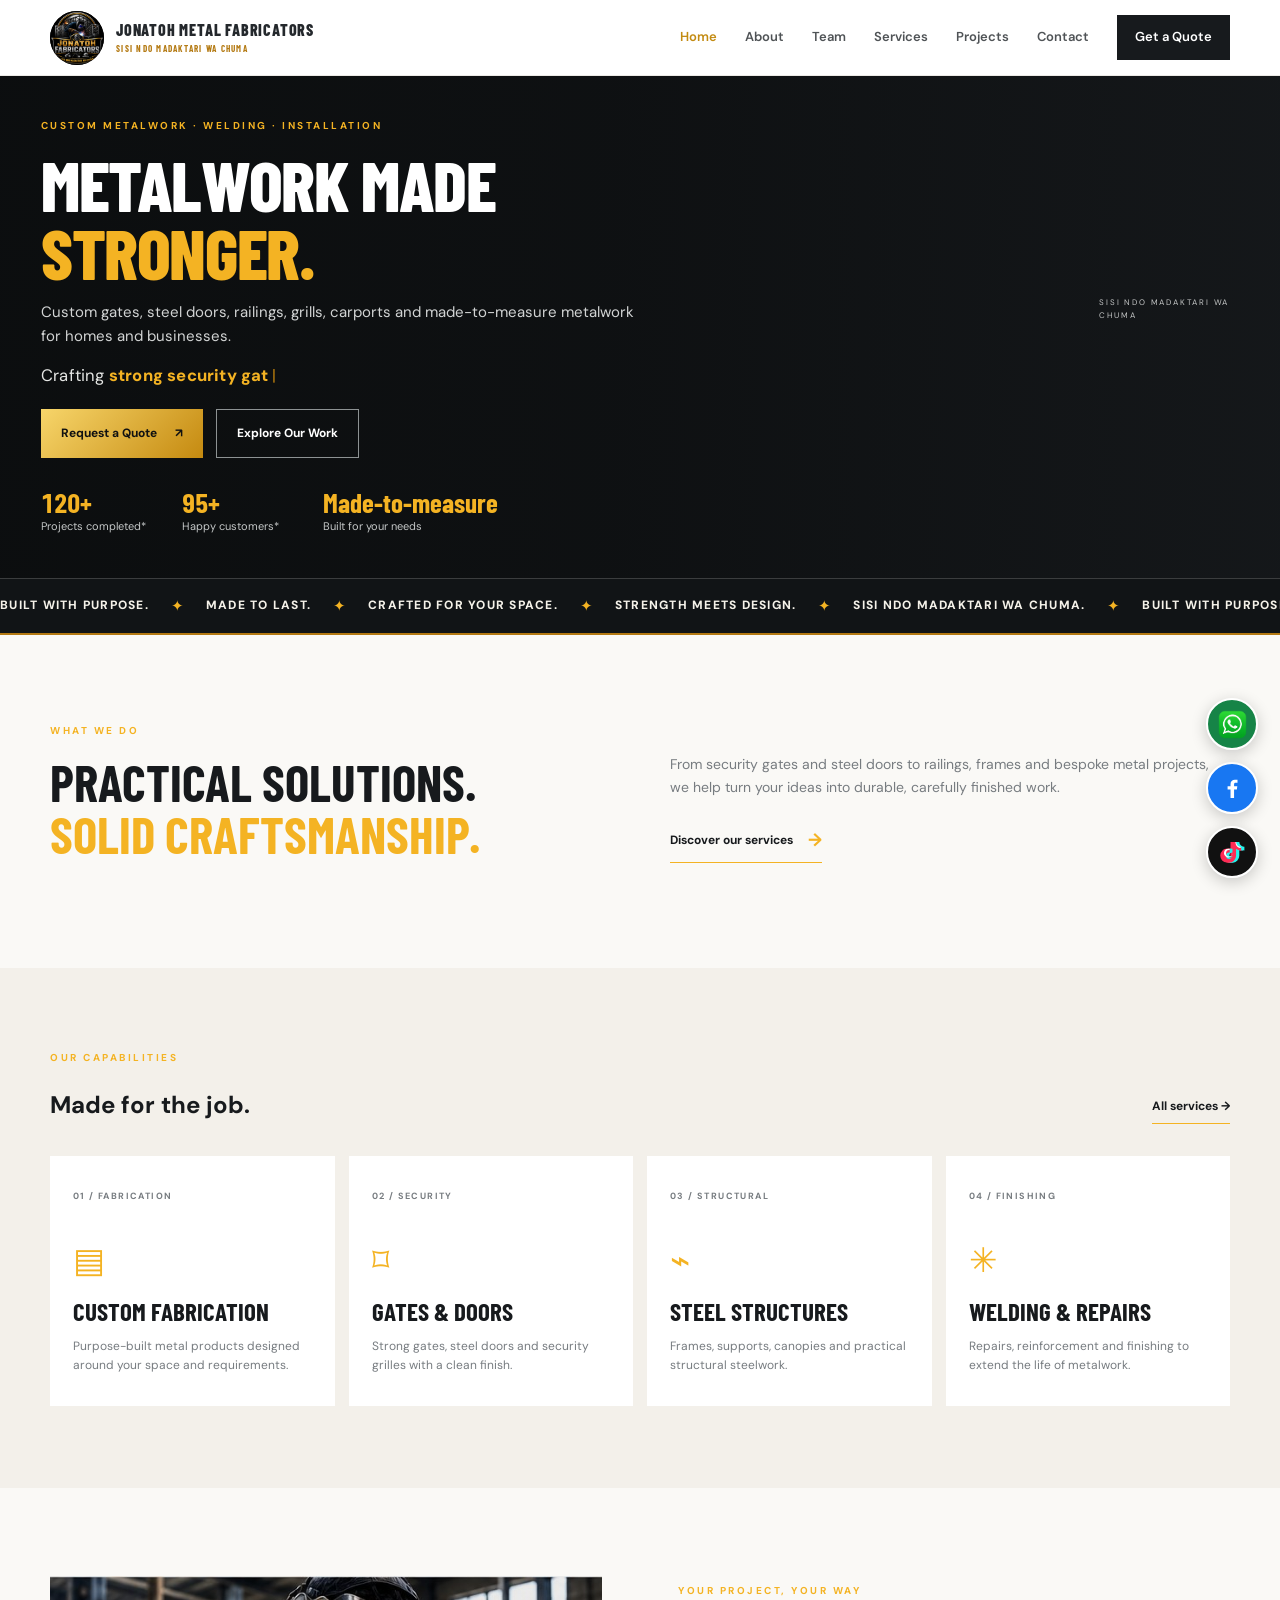
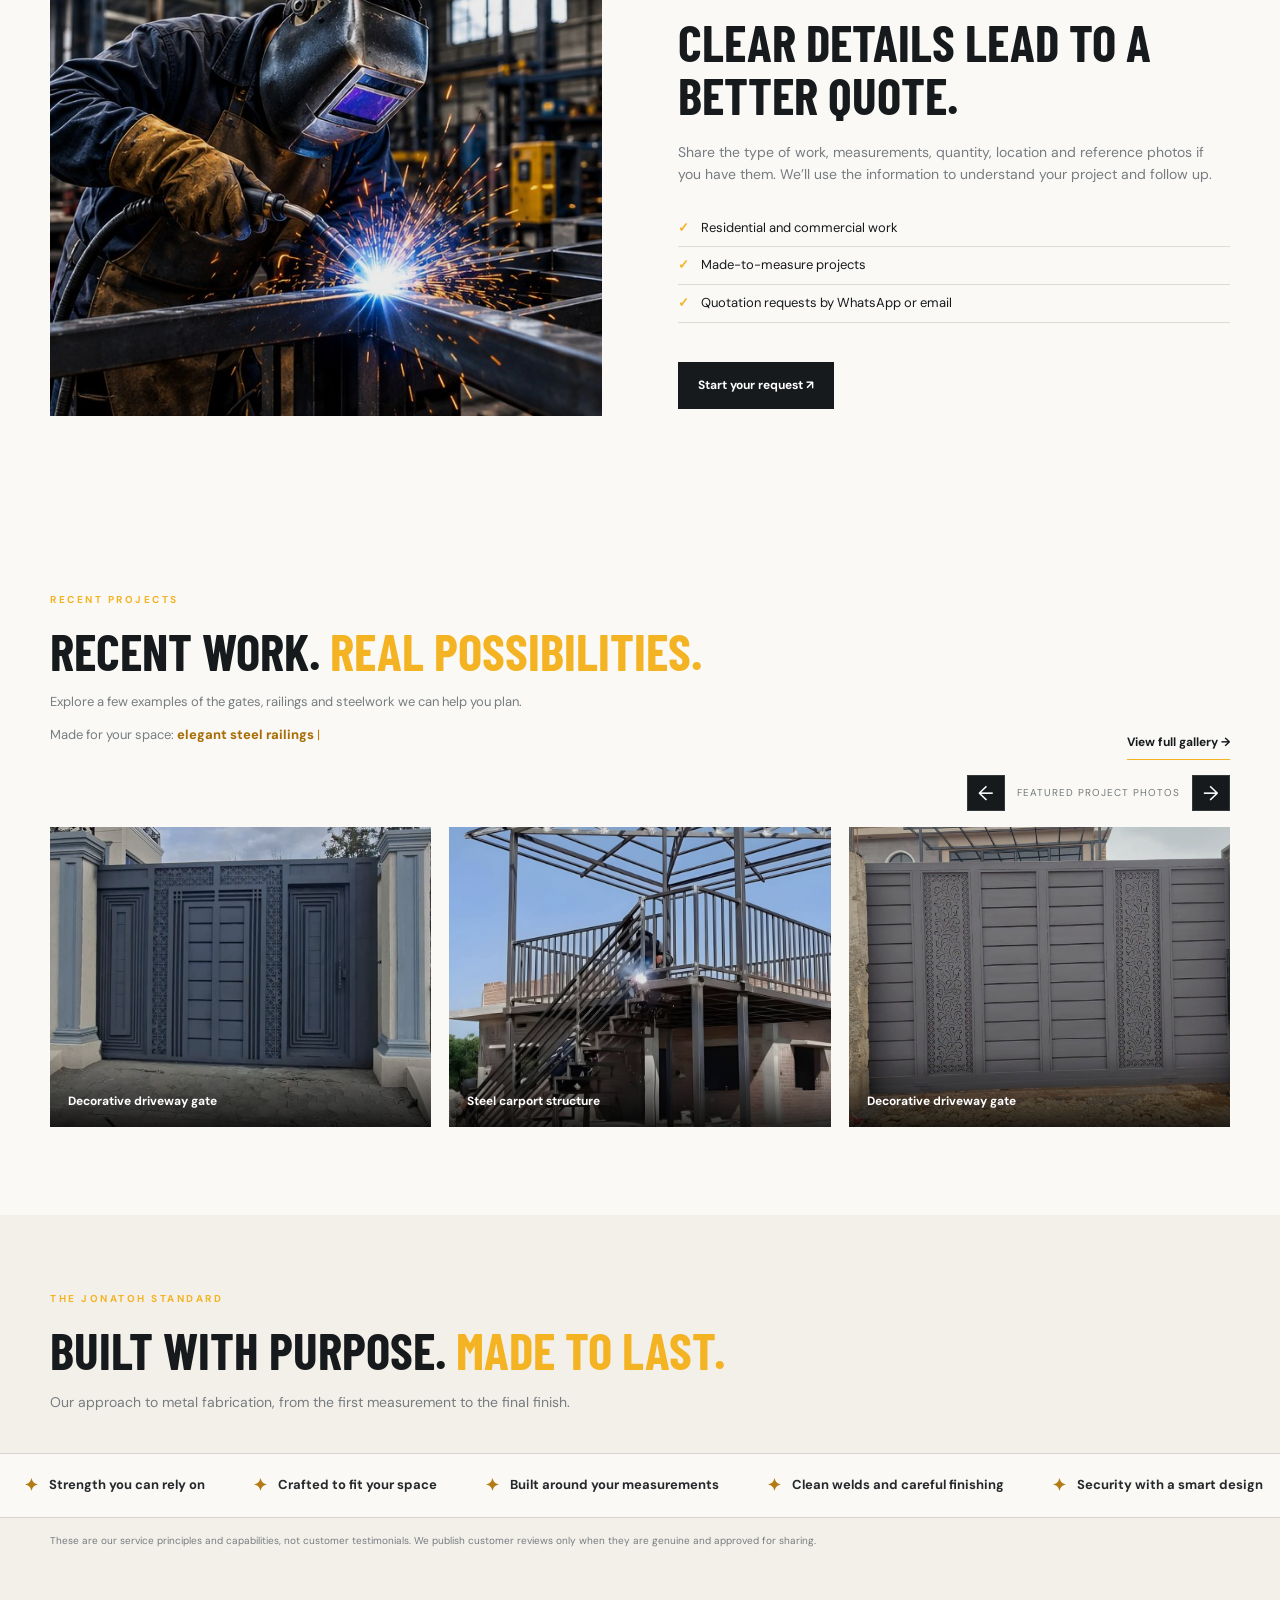
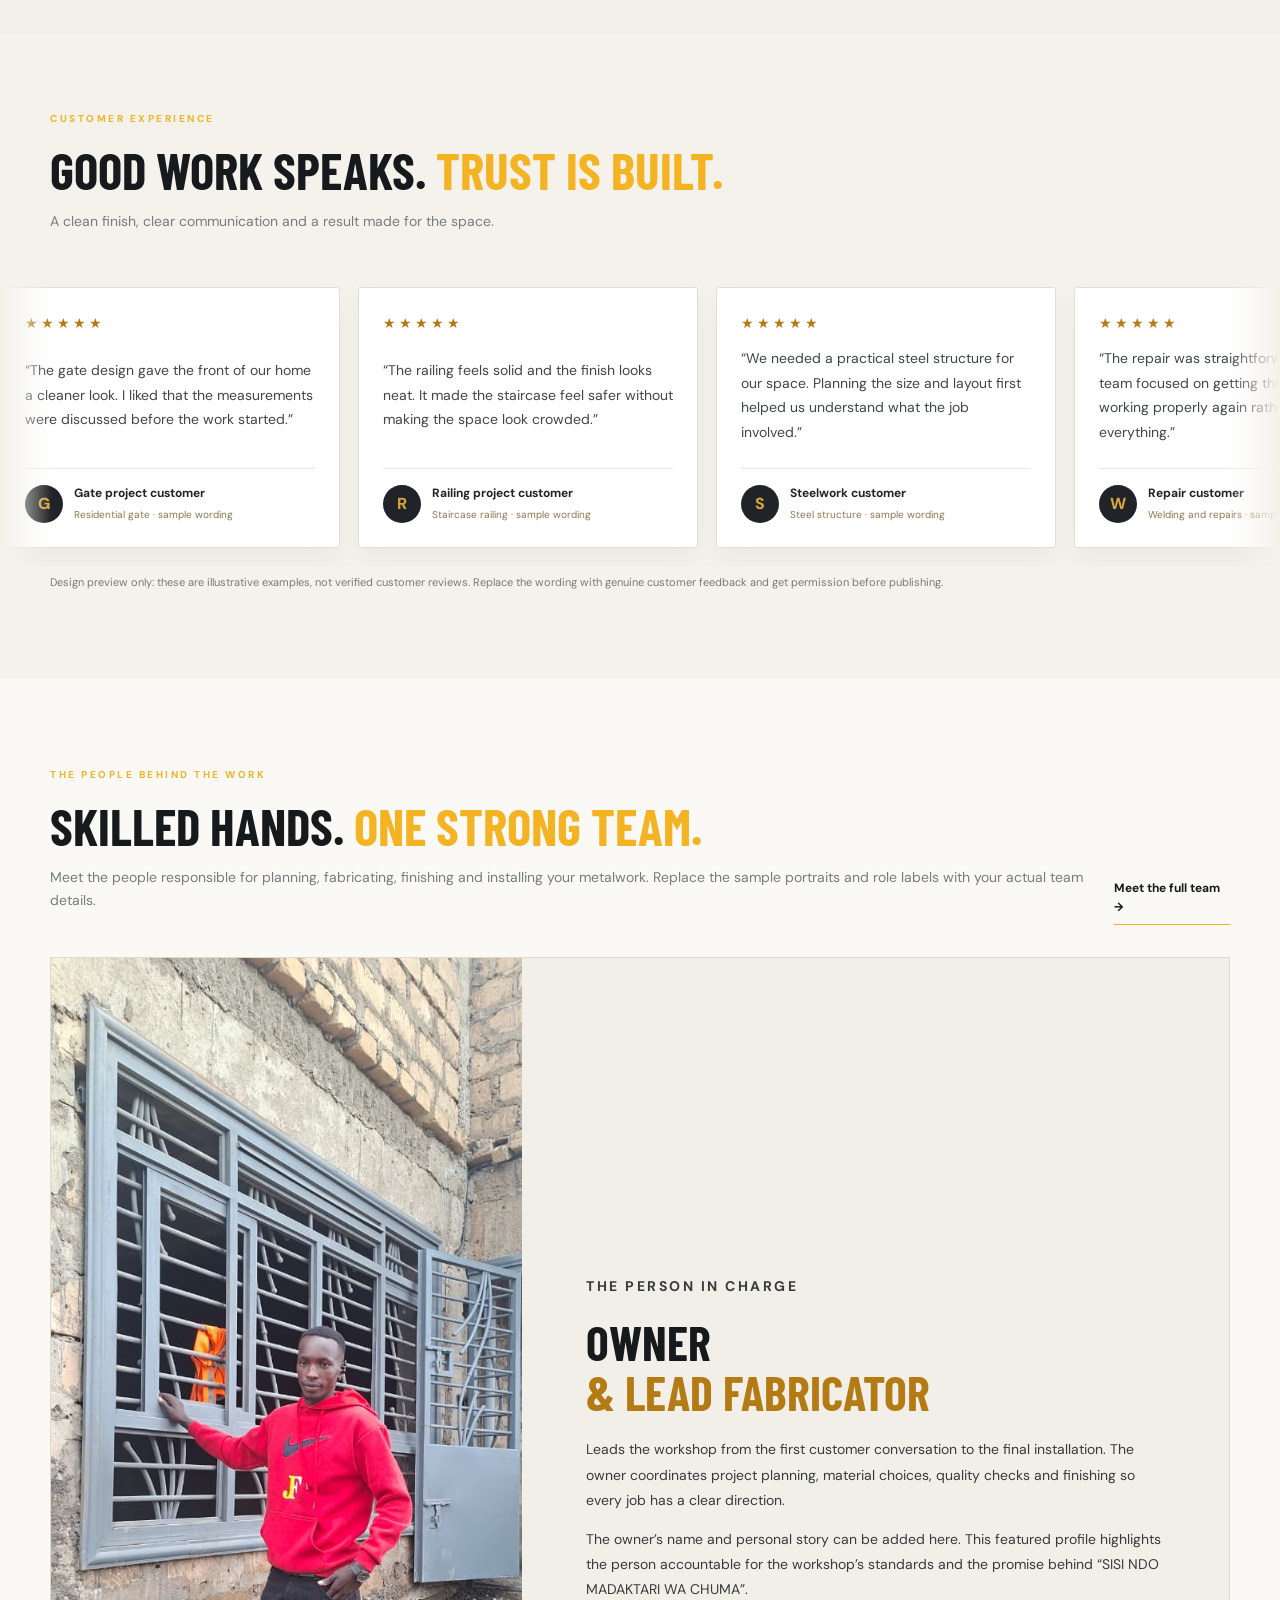
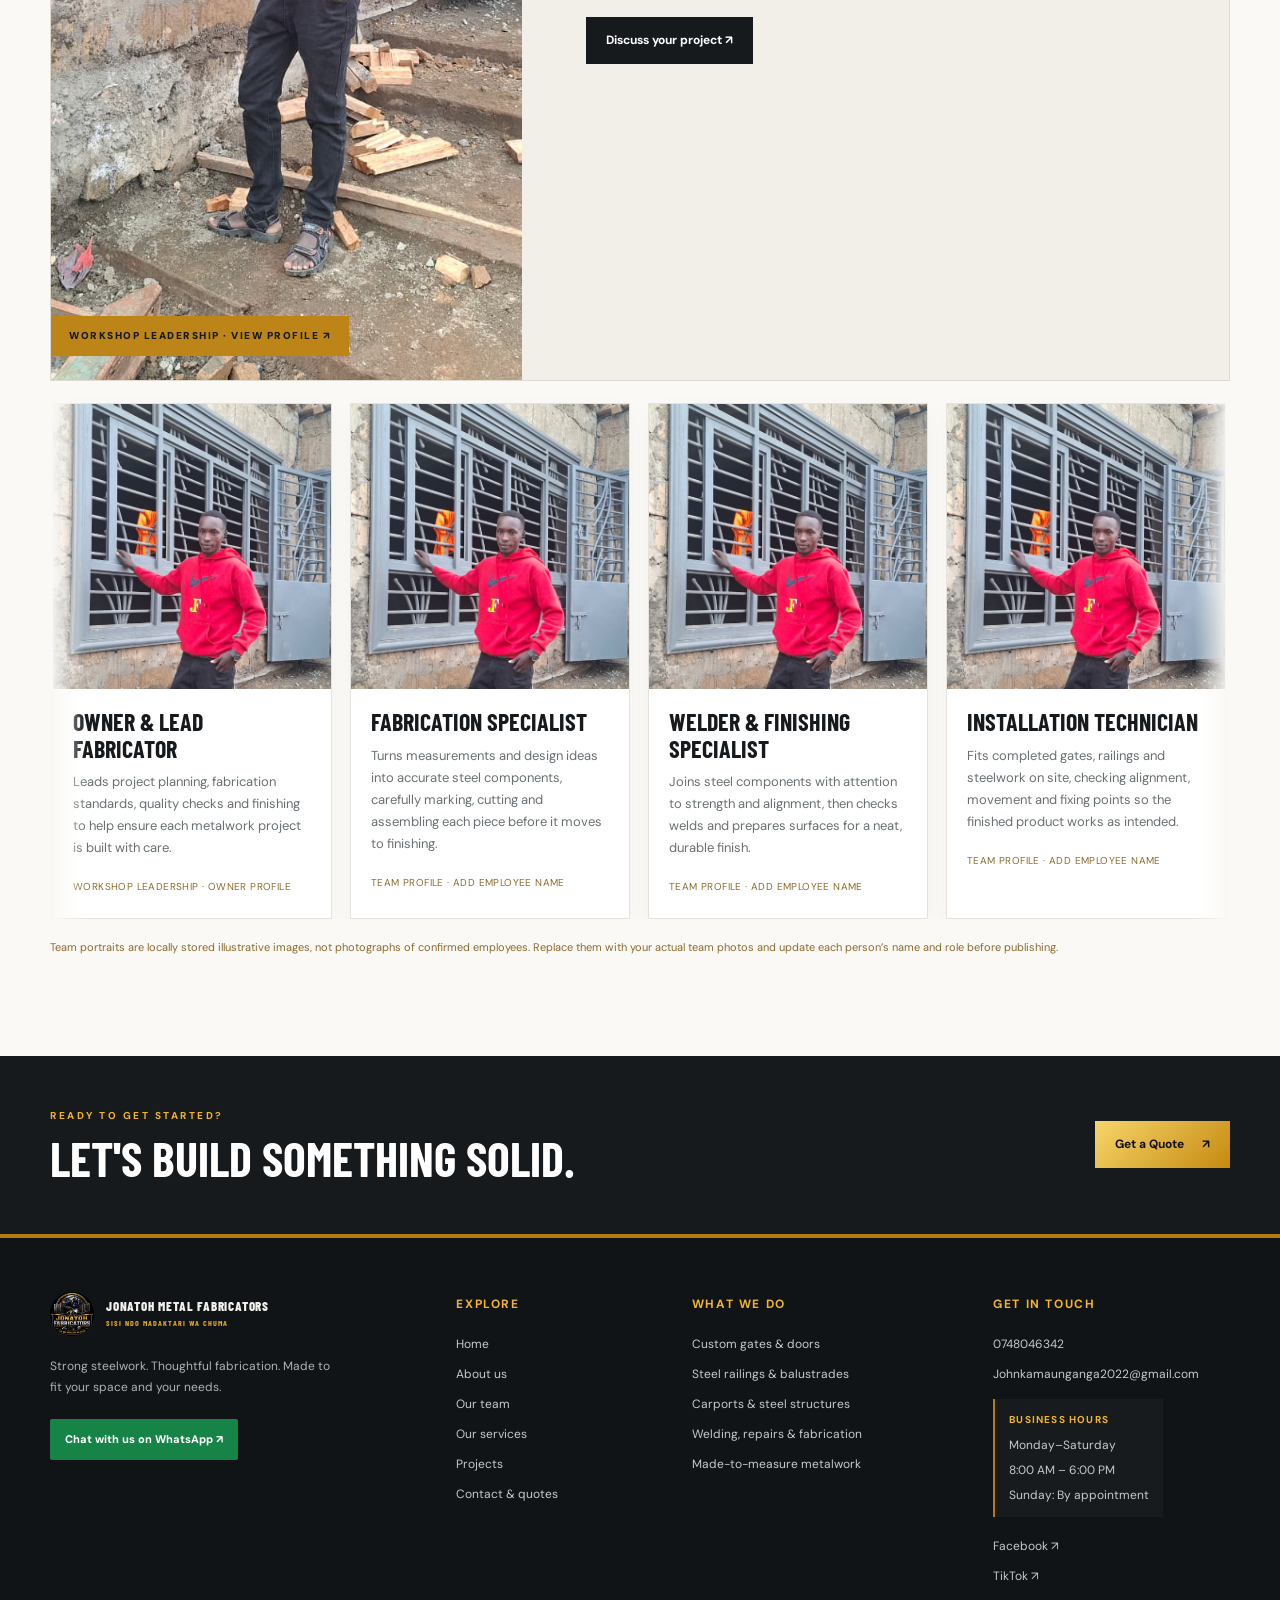
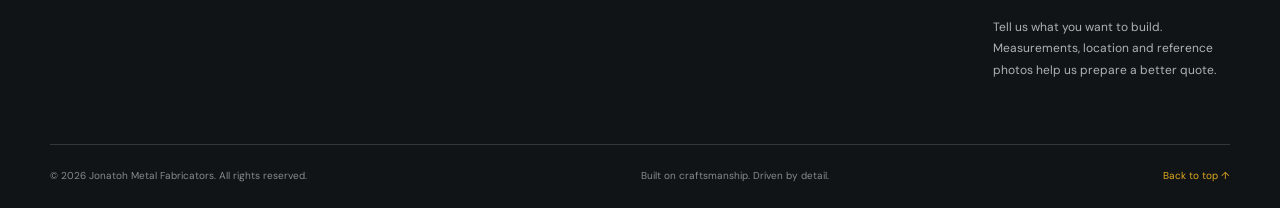
==== commit 5b2677ff: "4th commit" ====
--- a/index.html
+++ b/index.html
@@ -20,7 +20,7 @@
   <a class="brand" href="index.html"><img class="brand-logo" src="images/jonatoh-logo.jpeg" alt="Jonatoh Metal Fabrication logo"><span class="brand-wordmark">JONATOH METAL FABRICATORS<small>SISI NDO MADAKTARI WA CHUMA</small></span></a>
   <button class="menu-toggle" aria-label="Toggle navigation" aria-expanded="false">☰</button>
   <nav class="nav">
-    <a class="active" href="index.html">Home</a><a href="about.html">About</a><a href="team.html">Team</a><a href="services.html">Services</a><a href="projects.html">Gallery</a><a href="contact.html">Contact</a>
+    <a class="active" href="index.html">Home</a><a href="about.html">About</a><a href="team.html">Team</a><a href="services.html">Services</a><a href="projects.html">Projects</a><a href="contact.html">Contact</a>
     <a class="nav-cta" href="contact.html#quote">Get a Quote</a>
   </nav>
 </header>
@@ -49,61 +49,63 @@
   <article class="service-card"><span class="service-number">04 / FINISHING</span><div class="service-icon">✳</div><h3>Welding & Repairs</h3><p>Repairs, reinforcement and finishing to extend the life of metalwork.</p></article>
 </div></div></section>
 <section class="section container split-feature"><div class="feature-photo" role="img" aria-label="Metal fabrication workshop"></div><div class="feature-copy"><p class="eyebrow">YOUR PROJECT, YOUR WAY</p><h2>Clear details lead to a better quote.</h2><p class="muted">Share the type of work, measurements, quantity, location and reference photos if you have them. We’ll use the information to understand your project and follow up.</p><ul class="check-list"><li>Residential and commercial work</li><li>Made-to-measure projects</li><li>Quotation requests by WhatsApp or email</li></ul><a class="button button-dark" href="contact.html#quote">Start your request ↗</a></div></section>
-<section class="section container recent-projects"><div class="section-heading"><div><p class="eyebrow">RECENT PROJECTS</p><h2>Recent work. <em>Real possibilities.</em></h2><p class="muted recent-lead">Explore a few examples of the gates, railings and steelwork we can help you plan.</p><p class="typing-line">Made for your space: <strong data-typing-phrase aria-live="polite">security gates</strong><span class="typing-caret" aria-hidden="true">|</span></p></div><a class="text-link" href="projects.html">View full gallery →</a></div><div class="recent-carousel-controls"><button type="button" id="recent-prev" aria-label="Previous projects">←</button><span id="recent-slide-status">Featured project photos</span><button type="button" id="recent-next" aria-label="Next projects">→</button></div><div class="recent-project-grid" id="recent-project-grid"><a class="recent-project" href="projects.html"><img src="images/gallery/black-gold-gate.jpg" alt="Black and gold driveway gate" loading="lazy"><span>Gates & security</span></a><a class="recent-project" href="projects.html"><img src="images/gallery/stainless-railing.jpg" alt="Stainless steel staircase railing" loading="lazy"><span>Railings & balustrades</span></a><a class="recent-project" href="projects.html"><img src="images/gallery/steel-carport.jpg" alt="Steel carport structure" loading="lazy"><span>Steel structures</span></a></div></section>
+<section class="section container recent-projects"><div class="section-heading"><div><p class="eyebrow">RECENT PROJECTS</p><h2>Recent work. <em>Real possibilities.</em></h2><p class="muted recent-lead">Explore a few examples of the gates, railings and steelwork we can help you plan.</p><p class="typing-line">Made for your space: <strong data-typing-phrase aria-live="polite">security gates</strong><span class="typing-caret" aria-hidden="true">|</span></p></div><a class="text-link" href="projects.html">View full gallery →</a></div><div class="recent-carousel-controls"><button type="button" id="recent-prev" aria-label="Previous projects">←</button><span id="recent-slide-status">Featured project photos</span><button type="button" id="recent-next" aria-label="Next projects">→</button></div><div class="recent-project-grid recent-project-grid-fading" id="recent-project-grid"><a class="recent-project" href="projects.html?image=gate1.jpeg#gallery-grid" aria-label="View Decorative driveway gate in Projects"><img src="images/gallery/gate1.jpeg" alt="Black steel driveway gate with gold decorative details" loading="lazy"><span>Decorative driveway gate</span></a><a class="recent-project" href="projects.html?image=structure1.jpeg#gallery-grid" aria-label="View Steel carport structure in Projects"><img src="images/gallery/structure1.jpeg" alt="Modern steel carport structure beside a residential building" loading="lazy"><span>Steel carport structure</span></a><a class="recent-project" href="projects.html?image=gate2.jpeg#gallery-grid" aria-label="View Decorative driveway gate in Projects"><img src="images/gallery/gate2.jpeg" alt="Black steel driveway gate with gold decorative details" loading="lazy"><span>Decorative driveway gate</span></a><a class="recent-project" href="projects.html?image=rails1.jpeg#gallery-grid" aria-label="View Stainless steel railing in Projects"><img src="images/gallery/rails1.jpeg" alt="Polished stainless steel staircase and balcony railings" loading="lazy"><span>Stainless steel railing</span></a><a class="recent-project" href="projects.html?image=structure2.jpeg#gallery-grid" aria-label="View Steel carport structure in Projects"><img src="images/gallery/structure2.jpeg" alt="Modern steel carport structure beside a residential building" loading="lazy"><span>Steel carport structure</span></a><a class="recent-project" href="projects.html?image=gate3.jpeg#gallery-grid" aria-label="View Decorative driveway gate in Projects"><img src="images/gallery/gate3.jpeg" alt="Black steel driveway gate with gold decorative details" loading="lazy"><span>Decorative driveway gate</span></a><a class="recent-project" href="projects.html?image=gate5.jpeg#gallery-grid" aria-label="View Decorative driveway gate in Projects"><img src="images/gallery/gate5.jpeg" alt="Black steel driveway gate with gold decorative details" loading="lazy"><span>Decorative driveway gate</span></a><a class="recent-project" href="projects.html?image=gate6.jpeg#gallery-grid" aria-label="View Decorative driveway gate in Projects"><img src="images/gallery/gate6.jpeg" alt="Black steel driveway gate with gold decorative details" loading="lazy"><span>Decorative driveway gate</span></a><a class="recent-project" href="projects.html?image=gate7.jpeg#gallery-grid" aria-label="View Decorative driveway gate in Projects"><img src="images/gallery/gate7.jpeg" alt="Black steel driveway gate with gold decorative details" loading="lazy"><span>Decorative driveway gate</span></a><a class="recent-project" href="projects.html?image=gate8.jpeg#gallery-grid" aria-label="View Decorative driveway gate in Projects"><img src="images/gallery/gate8.jpeg" alt="Black steel driveway gate with gold decorative details" loading="lazy"><span>Decorative driveway gate</span></a><a class="recent-project" href="projects.html?image=gate9.jpeg#gallery-grid" aria-label="View Decorative driveway gate in Projects"><img src="images/gallery/gate9.jpeg" alt="Black steel driveway gate with gold decorative details" loading="lazy"><span>Decorative driveway gate</span></a><a class="recent-project" href="projects.html?image=gate10.jpeg#gallery-grid" aria-label="View Decorative driveway gate in Projects"><img src="images/gallery/gate10.jpeg" alt="Black steel driveway gate with gold decorative details" loading="lazy"><span>Decorative driveway gate</span></a></div></section>
 <section class="section values-marquee-section"><div class="container"><div class="section-heading"><div><p class="eyebrow">THE JONATOH STANDARD</p><h2>Built with purpose. <em>Made to last.</em></h2><p class="muted">Our approach to metal fabrication, from the first measurement to the final finish.</p></div></div></div><div class="value-marquee" aria-label="Jonatoh Metal Fabricators service principles"><div class="value-marquee-track"><span class="value-marquee-item"><i aria-hidden="true">✦</i>Strength you can rely on</span><span class="value-marquee-item"><i aria-hidden="true">✦</i>Crafted to fit your space</span><span class="value-marquee-item"><i aria-hidden="true">✦</i>Built around your measurements</span><span class="value-marquee-item"><i aria-hidden="true">✦</i>Clean welds and careful finishing</span><span class="value-marquee-item"><i aria-hidden="true">✦</i>Security with a smart design</span><span class="value-marquee-item"><i aria-hidden="true">✦</i>Made for everyday use</span><span class="value-marquee-item"><i aria-hidden="true">✦</i>Practical solutions in steel</span><span class="value-marquee-item"><i aria-hidden="true">✦</i>Details that make the difference</span><span class="value-marquee-item"><i aria-hidden="true">✦</i>Designed with purpose</span><span class="value-marquee-item"><i aria-hidden="true">✦</i>Durability comes first</span><span class="value-marquee-item"><i aria-hidden="true">✦</i>From idea to finished metalwork</span><span class="value-marquee-item"><i aria-hidden="true">✦</i>A finish that complements your property</span><span class="value-marquee-item"><i aria-hidden="true">✦</i>Custom gates and doors</span><span class="value-marquee-item"><i aria-hidden="true">✦</i>Railings made for confidence</span><span class="value-marquee-item"><i aria-hidden="true">✦</i>Steel structures with purpose</span><span class="value-marquee-item"><i aria-hidden="true">✦</i>Repairs that help extend product life</span><span class="value-marquee-item"><i aria-hidden="true">✦</i>Thoughtful fabrication</span><span class="value-marquee-item"><i aria-hidden="true">✦</i>Reliable workmanship matters</span><span class="value-marquee-item"><i aria-hidden="true">✦</i>Your project, your specifications</span><span class="value-marquee-item"><i aria-hidden="true">✦</i>Made-to-measure metal solutions</span><span class="value-marquee-item"><i aria-hidden="true">✦</i>Function meets good design</span><span class="value-marquee-item"><i aria-hidden="true">✦</i>Strong frames, neat finishes</span><span class="value-marquee-item"><i aria-hidden="true">✦</i>Built for homes and businesses</span><span class="value-marquee-item"><i aria-hidden="true">✦</i>A clear plan before fabrication</span><span class="value-marquee-item"><i aria-hidden="true">✦</i>Care in every cut and weld</span><span class="value-marquee-item"><i aria-hidden="true">✦</i>Metalwork that works hard</span><span class="value-marquee-item"><i aria-hidden="true">✦</i>Security grills tailored to your needs</span><span class="value-marquee-item"><i aria-hidden="true">✦</i>Carports planned for your space</span><span class="value-marquee-item"><i aria-hidden="true">✦</i>Quality-focused fabrication</span><span class="value-marquee-item"><i aria-hidden="true">✦</i>A practical approach to every job</span><span class="value-marquee-item"><i aria-hidden="true">✦</i>Your vision guides the design</span><span class="value-marquee-item"><i aria-hidden="true">✦</i>Steelwork with attention to detail</span><span class="value-marquee-item"><i aria-hidden="true">✦</i>Finishing that completes the look</span><span class="value-marquee-item"><i aria-hidden="true">✦</i>Built to suit the setting</span><span class="value-marquee-item"><i aria-hidden="true">✦</i>Custom work, not one-size-fits-all</span><span class="value-marquee-item"><i aria-hidden="true">✦</i>From simple repairs to new builds</span><span class="value-marquee-item"><i aria-hidden="true">✦</i>Made with care at every stage</span><span class="value-marquee-item"><i aria-hidden="true">✦</i>Straightforward project discussions</span><span class="value-marquee-item"><i aria-hidden="true">✦</i>Share your measurements for a quote</span><span class="value-marquee-item"><i aria-hidden="true">✦</i>Bring your reference photos</span><span class="value-marquee-item"><i aria-hidden="true">✦</i>Useful design, lasting function</span><span class="value-marquee-item"><i aria-hidden="true">✦</i>Strong materials, smart planning</span><span class="value-marquee-item"><i aria-hidden="true">✦</i>A better fit starts with good measurements</span><span class="value-marquee-item"><i aria-hidden="true">✦</i>Careful work from start to finish</span><span class="value-marquee-item"><i aria-hidden="true">✦</i>Metal fabrication for real-world needs</span><span class="value-marquee-item"><i aria-hidden="true">✦</i>Your space. Your style. Your build.</span><span class="value-marquee-item"><i aria-hidden="true">✦</i>Practical craftsmanship you can see</span><span class="value-marquee-item"><i aria-hidden="true">✦</i>Plan it well. Build it right.</span><span class="value-marquee-item"><i aria-hidden="true">✦</i>SISI NDO MADAKTARI WA CHUMA</span><span class="value-marquee-item"><i aria-hidden="true">✦</i>Jonatoh Metal Fabricators — built around your needs</span><span class="value-marquee-item"><i aria-hidden="true">✦</i>Strength you can rely on</span><span class="value-marquee-item"><i aria-hidden="true">✦</i>Crafted to fit your space</span><span class="value-marquee-item"><i aria-hidden="true">✦</i>Built around your measurements</span><span class="value-marquee-item"><i aria-hidden="true">✦</i>Clean welds and careful finishing</span><span class="value-marquee-item"><i aria-hidden="true">✦</i>Security with a smart design</span><span class="value-marquee-item"><i aria-hidden="true">✦</i>Made for everyday use</span><span class="value-marquee-item"><i aria-hidden="true">✦</i>Practical solutions in steel</span><span class="value-marquee-item"><i aria-hidden="true">✦</i>Details that make the difference</span><span class="value-marquee-item"><i aria-hidden="true">✦</i>Designed with purpose</span><span class="value-marquee-item"><i aria-hidden="true">✦</i>Durability comes first</span><span class="value-marquee-item"><i aria-hidden="true">✦</i>From idea to finished metalwork</span><span class="value-marquee-item"><i aria-hidden="true">✦</i>A finish that complements your property</span><span class="value-marquee-item"><i aria-hidden="true">✦</i>Custom gates and doors</span><span class="value-marquee-item"><i aria-hidden="true">✦</i>Railings made for confidence</span><span class="value-marquee-item"><i aria-hidden="true">✦</i>Steel structures with purpose</span><span class="value-marquee-item"><i aria-hidden="true">✦</i>Repairs that help extend product life</span><span class="value-marquee-item"><i aria-hidden="true">✦</i>Thoughtful fabrication</span><span class="value-marquee-item"><i aria-hidden="true">✦</i>Reliable workmanship matters</span><span class="value-marquee-item"><i aria-hidden="true">✦</i>Your project, your specifications</span><span class="value-marquee-item"><i aria-hidden="true">✦</i>Made-to-measure metal solutions</span><span class="value-marquee-item"><i aria-hidden="true">✦</i>Function meets good design</span><span class="value-marquee-item"><i aria-hidden="true">✦</i>Strong frames, neat finishes</span><span class="value-marquee-item"><i aria-hidden="true">✦</i>Built for homes and businesses</span><span class="value-marquee-item"><i aria-hidden="true">✦</i>A clear plan before fabrication</span><span class="value-marquee-item"><i aria-hidden="true">✦</i>Care in every cut and weld</span><span class="value-marquee-item"><i aria-hidden="true">✦</i>Metalwork that works hard</span><span class="value-marquee-item"><i aria-hidden="true">✦</i>Security grills tailored to your needs</span><span class="value-marquee-item"><i aria-hidden="true">✦</i>Carports planned for your space</span><span class="value-marquee-item"><i aria-hidden="true">✦</i>Quality-focused fabrication</span><span class="value-marquee-item"><i aria-hidden="true">✦</i>A practical approach to every job</span><span class="value-marquee-item"><i aria-hidden="true">✦</i>Your vision guides the design</span><span class="value-marquee-item"><i aria-hidden="true">✦</i>Steelwork with attention to detail</span><span class="value-marquee-item"><i aria-hidden="true">✦</i>Finishing that completes the look</span><span class="value-marquee-item"><i aria-hidden="true">✦</i>Built to suit the setting</span><span class="value-marquee-item"><i aria-hidden="true">✦</i>Custom work, not one-size-fits-all</span><span class="value-marquee-item"><i aria-hidden="true">✦</i>From simple repairs to new builds</span><span class="value-marquee-item"><i aria-hidden="true">✦</i>Made with care at every stage</span><span class="value-marquee-item"><i aria-hidden="true">✦</i>Straightforward project discussions</span><span class="value-marquee-item"><i aria-hidden="true">✦</i>Share your measurements for a quote</span><span class="value-marquee-item"><i aria-hidden="true">✦</i>Bring your reference photos</span><span class="value-marquee-item"><i aria-hidden="true">✦</i>Useful design, lasting function</span><span class="value-marquee-item"><i aria-hidden="true">✦</i>Strong materials, smart planning</span><span class="value-marquee-item"><i aria-hidden="true">✦</i>A better fit starts with good measurements</span><span class="value-marquee-item"><i aria-hidden="true">✦</i>Careful work from start to finish</span><span class="value-marquee-item"><i aria-hidden="true">✦</i>Metal fabrication for real-world needs</span><span class="value-marquee-item"><i aria-hidden="true">✦</i>Your space. Your style. Your build.</span><span class="value-marquee-item"><i aria-hidden="true">✦</i>Practical craftsmanship you can see</span><span class="value-marquee-item"><i aria-hidden="true">✦</i>Plan it well. Build it right.</span><span class="value-marquee-item"><i aria-hidden="true">✦</i>SISI NDO MADAKTARI WA CHUMA</span><span class="value-marquee-item"><i aria-hidden="true">✦</i>Jonatoh Metal Fabricators — built around your needs</span></div></div><p class="value-marquee-note container">These are our service principles and capabilities, not customer testimonials. We publish customer reviews only when they are genuine and approved for sharing.</p></section>
 
 <section class="section testimonials-section"><div class="container"><div class="section-heading"><div><p class="eyebrow">CUSTOMER EXPERIENCE</p><h2>Good work speaks. <em>Trust is built.</em></h2><p class="muted">A clean finish, clear communication and a result made for the space.</p></div></div></div><div class="testimonial-marquee" aria-label="Illustrative customer feedback examples"><div class="testimonial-track"><article class="testimonial-card"><div class="testimonial-stars" aria-label="Five stars">★★★★★</div><p>“The gate design gave the front of our home a cleaner look. I liked that the measurements were discussed before the work started.”</p><div class="testimonial-person"><span class="testimonial-avatar">G</span><span><strong>Gate project customer</strong><small>Residential gate · sample wording</small></span></div></article><article class="testimonial-card"><div class="testimonial-stars" aria-label="Five stars">★★★★★</div><p>“The railing feels solid and the finish looks neat. It made the staircase feel safer without making the space look crowded.”</p><div class="testimonial-person"><span class="testimonial-avatar">R</span><span><strong>Railing project customer</strong><small>Staircase railing · sample wording</small></span></div></article><article class="testimonial-card"><div class="testimonial-stars" aria-label="Five stars">★★★★★</div><p>“We needed a practical steel structure for our space. Planning the size and layout first helped us understand what the job involved.”</p><div class="testimonial-person"><span class="testimonial-avatar">S</span><span><strong>Steelwork customer</strong><small>Steel structure · sample wording</small></span></div></article><article class="testimonial-card"><div class="testimonial-stars" aria-label="Five stars">★★★★★</div><p>“The repair was straightforward and the team focused on getting the metalwork working properly again rather than replacing everything.”</p><div class="testimonial-person"><span class="testimonial-avatar">W</span><span><strong>Repair customer</strong><small>Welding and repairs · sample wording</small></span></div></article><article class="testimonial-card"><div class="testimonial-stars" aria-label="Five stars">★★★★★</div><p>“I wanted something that matched the property. Talking through the design before fabrication made it easier to settle on a practical option.”</p><div class="testimonial-person"><span class="testimonial-avatar">D</span><span><strong>Custom design customer</strong><small>Custom metalwork · sample wording</small></span></div></article><article class="testimonial-card"><div class="testimonial-stars" aria-label="Five stars">★★★★★</div><p>“The finished work looks balanced and purposeful. The small details around the joints and edges made a difference to the overall appearance.”</p><div class="testimonial-person"><span class="testimonial-avatar">M</span><span><strong>Fabrication customer</strong><small>Made-to-measure work · sample wording</small></span></div></article><article class="testimonial-card"><div class="testimonial-stars" aria-label="Five stars">★★★★★</div><p>“The gate design gave the front of our home a cleaner look. I liked that the measurements were discussed before the work started.”</p><div class="testimonial-person"><span class="testimonial-avatar">G</span><span><strong>Gate project customer</strong><small>Residential gate · sample wording</small></span></div></article><article class="testimonial-card"><div class="testimonial-stars" aria-label="Five stars">★★★★★</div><p>“The railing feels solid and the finish looks neat. It made the staircase feel safer without making the space look crowded.”</p><div class="testimonial-person"><span class="testimonial-avatar">R</span><span><strong>Railing project customer</strong><small>Staircase railing · sample wording</small></span></div></article><article class="testimonial-card"><div class="testimonial-stars" aria-label="Five stars">★★★★★</div><p>“We needed a practical steel structure for our space. Planning the size and layout first helped us understand what the job involved.”</p><div class="testimonial-person"><span class="testimonial-avatar">S</span><span><strong>Steelwork customer</strong><small>Steel structure · sample wording</small></span></div></article><article class="testimonial-card"><div class="testimonial-stars" aria-label="Five stars">★★★★★</div><p>“The repair was straightforward and the team focused on getting the metalwork working properly again rather than replacing everything.”</p><div class="testimonial-person"><span class="testimonial-avatar">W</span><span><strong>Repair customer</strong><small>Welding and repairs · sample wording</small></span></div></article><article class="testimonial-card"><div class="testimonial-stars" aria-label="Five stars">★★★★★</div><p>“I wanted something that matched the property. Talking through the design before fabrication made it easier to settle on a practical option.”</p><div class="testimonial-person"><span class="testimonial-avatar">D</span><span><strong>Custom design customer</strong><small>Custom metalwork · sample wording</small></span></div></article><article class="testimonial-card"><div class="testimonial-stars" aria-label="Five stars">★★★★★</div><p>“The finished work looks balanced and purposeful. The small details around the joints and edges made a difference to the overall appearance.”</p><div class="testimonial-person"><span class="testimonial-avatar">M</span><span><strong>Fabrication customer</strong><small>Made-to-measure work · sample wording</small></span></div></article></div></div><p class="testimonial-disclaimer container">Design preview only: these are illustrative examples, not verified customer reviews. Replace the wording with genuine customer feedback and get permission before publishing.</p></section>
 <section class="section team-section"><div class="container"><div class="section-heading"><div><p class="eyebrow">THE PEOPLE BEHIND THE WORK</p><h2>Skilled hands. <em>One strong team.</em></h2><p class="muted">Meet the people responsible for planning, fabricating, finishing and installing your metalwork. Replace the sample portraits and role labels with your actual team details.</p></div><a class="text-link" href="team.html">Meet the full team →</a></div>
 <div class="owner-feature"><a class="owner-portrait owner-portrait-link" href="team.html#owner-profile" aria-label="Read the owner profile on the team page">
-  <img src="images/team/owner.jpg" alt="Illustrative portrait of a metal fabrication workshop owner">
+  <img src="images/team/owner.jpg" alt="Owner of Jonatoh Metal Fabricators, pictured beside a window project">
   <span class="owner-ribbon">WORKSHOP LEADERSHIP · VIEW PROFILE ↗</span></a>
   <div class="owner-copy"><p class="eyebrow">THE PERSON IN CHARGE</p><h3>Owner <em>&amp; Lead Fabricator</em></h3><p>Leads the workshop from the first customer conversation to the final installation. The owner coordinates project planning, material choices, quality checks and finishing so every job has a clear direction.</p><p class="muted">The owner’s name and personal story can be added here. This featured profile highlights the person accountable for the workshop’s standards and the promise behind “SISI NDO MADAKTARI WA CHUMA”.</p>
     <a class="button button-dark" href="contact.html#quote">Discuss your project ↗</a>
   </div>
   </div>
 <div class="team-marquee-viewport">
-  <div class="team-grid"><a class="team-card team-card-link" href="team.html#team-member-1" aria-label="View this team member on the team page">
-    <img src="images/team/fabricator.jpg" alt="Illustrative portrait of a fabrication specialist measuring steel">
+  <div class="team-grid"><a class="team-card team-card-link" href="team.html#owner-profile" aria-label="View the owner and lead fabricator profile">
+    <img src="images/team/owner1.jpg" alt="Owner and lead fabricator of Jonatoh Metal Fabricators">
+    <div><h3>Owner &amp; Lead Fabricator</h3><p>Leads project planning, fabrication standards, quality checks and finishing to help ensure each metalwork project is built with care.</p><small>WORKSHOP LEADERSHIP · OWNER PROFILE</small></div></a><a class="team-card team-card-link" href="team.html#team-member-1" aria-label="View this team member on the team page">
+    <img src="images/team/owner1.jpg" alt="Illustrative portrait of a fabrication specialist measuring steel">
     <div><h3>Fabrication Specialist</h3><p>Turns measurements and design ideas into accurate steel components, carefully marking, cutting and assembling each piece before it moves to finishing.</p><small>TEAM PROFILE · ADD EMPLOYEE NAME</small>
     </div></a>
     <a class="team-card team-card-link" href="team.html#team-member-2" aria-label="View this team member on the team page">
-      <img src="images/team/welder.jpg" alt="Illustrative portrait of a welder working on steel">
+      <img src="images/team/owner1.jpg" alt="Illustrative portrait of a welder working on steel">
       <div><h3>Welder &amp; Finishing Specialist</h3><p>Joins steel components with attention to strength and alignment, then checks welds and prepares surfaces for a neat, durable finish.</p><small>TEAM PROFILE · ADD EMPLOYEE NAME</small></div>
     </a>
       <a class="team-card team-card-link" href="team.html#team-member-3" aria-label="View this team member on the team page">
-        <img src="images/team/installer.jpg" alt="Illustrative portrait of a metalwork installation technician">
+        <img src="images/team/owner1.jpg" alt="Illustrative portrait of a metalwork installation technician">
         <div><h3>Installation Technician</h3><p>Fits completed gates, railings and steelwork on site, checking alignment, movement and fixing points so the finished product works as intended.</p><small>TEAM PROFILE · ADD EMPLOYEE NAME</small></div>
       </a>
        <a class="team-card team-card-link" href="team.html#team-member-4" aria-label="View this team member on the team page">
-        <img src="images/team/installer.jpg" alt="Illustrative portrait of a metalwork installation technician">
+        <img src="images/team/owner1.jpg" alt="Illustrative portrait of a metalwork installation technician">
         <div><h3>Installation Technician</h3><p>Fits completed gates, railings and steelwork on site, checking alignment, movement and fixing points so the finished product works as intended.</p><small>TEAM PROFILE · ADD EMPLOYEE NAME</small></div>
       </a>
        <a class="team-card team-card-link" href="team.html#team-member-5" aria-label="View this team member on the team page">
-        <img src="images/team/installer.jpg" alt="Illustrative portrait of a metalwork installation technician">
+        <img src="images/team/owner1.jpg" alt="Illustrative portrait of a metalwork installation technician">
         <div><h3>Installation Technician</h3><p>Fits completed gates, railings and steelwork on site, checking alignment, movement and fixing points so the finished product works as intended.</p><small>TEAM PROFILE · ADD EMPLOYEE NAME</small></div>
       </a>
        <a class="team-card team-card-link" href="team.html#team-member-6" aria-label="View this team member on the team page">
-        <img src="images/team/installer.jpg" alt="Illustrative portrait of a metalwork installation technician">
+        <img src="images/team/owner1.jpg" alt="Illustrative portrait of a metalwork installation technician">
         <div><h3>Installation Technician</h3><p>Fits completed gates, railings and steelwork on site, checking alignment, movement and fixing points so the finished product works as intended.</p><small>TEAM PROFILE · ADD EMPLOYEE NAME</small></div>
       </a>
        <a class="team-card team-card-link" href="team.html#team-member-7" aria-label="View this team member on the team page">
-        <img src="images/team/installer.jpg" alt="Illustrative portrait of a metalwork installation technician">
+        <img src="images/team/owner1.jpg" alt="Illustrative portrait of a metalwork installation technician">
         <div><h3>Installation Technician</h3><p>Fits completed gates, railings and steelwork on site, checking alignment, movement and fixing points so the finished product works as intended.</p><small>TEAM PROFILE · ADD EMPLOYEE NAME</small></div>
       </a>
        <a class="team-card team-card-link" href="team.html#team-member-8" aria-label="View this team member on the team page">
-        <img src="images/team/installer.jpg" alt="Illustrative portrait of a metalwork installation technician">
+        <img src="images/team/owner1.jpg" alt="Illustrative portrait of a metalwork installation technician">
         <div><h3>Installation Technician</h3><p>Fits completed gates, railings and steelwork on site, checking alignment, movement and fixing points so the finished product works as intended.</p><small>TEAM PROFILE · ADD EMPLOYEE NAME</small></div>
       </a>
        <a class="team-card team-card-link" href="team.html#team-member-9" aria-label="View this team member on the team page">
-        <img src="images/team/installer.jpg" alt="Illustrative portrait of a metalwork installation technician">
+        <img src="images/team/owner1.jpg" alt="Illustrative portrait of a metalwork installation technician">
         <div><h3>Installation Technician</h3><p>Fits completed gates, railings and steelwork on site, checking alignment, movement and fixing points so the finished product works as intended.</p><small>TEAM PROFILE · ADD EMPLOYEE NAME</small></div>
       </a>
        <a class="team-card team-card-link" href="team.html#team-member-10" aria-label="View this team member on the team page">
-        <img src="images/team/installer.jpg" alt="Illustrative portrait of a metalwork installation technician">
+        <img src="images/team/owner1.jpg" alt="Illustrative portrait of a metalwork installation technician">
         <div><h3>Installation Technician</h3><p>Fits completed gates, railings and steelwork on site, checking alignment, movement and fixing points so the finished product works as intended.</p><small>TEAM PROFILE · ADD EMPLOYEE NAME</small></div>
       </a>
        <a class="team-card team-card-link" href="team.html#team-member-11" aria-label="View this team member on the team page">
-        <img src="images/team/installer.jpg" alt="Illustrative portrait of a metalwork installation technician">
+        <img src="images/team/owner1.jpg" alt="Illustrative portrait of a metalwork installation technician">
         <div><h3>Installation Technician</h3><p>Fits completed gates, railings and steelwork on site, checking alignment, movement and fixing points so the finished product works as intended.</p><small>TEAM PROFILE · ADD EMPLOYEE NAME</small></div>
       </a>
     </div>
@@ -112,7 +114,7 @@
 <section class="quote-strip"><div class="container quote-strip-inner">
   <div><p class="eyebrow">READY TO GET STARTED?</p><h2>Let's build something solid.</h2></div><a class="button button-orange" href="contact.html#quote">Get a Quote <span>↗</span></a></div></section>
 </main>
-<footer class="footer"><div class="container footer-main"><div class="footer-brand-column"><a class="brand brand-light" href="index.html"><img class="brand-logo" src="images/jonatoh-logo.jpeg" alt="Jonatoh Metal Fabrication logo"><span class="brand-wordmark">JONATOH METAL FABRICATORS<small>SISI NDO MADAKTARI WA CHUMA</small></span></a><p>Strong steelwork. Thoughtful fabrication. Made to fit your space and your needs.</p><a class="footer-whatsapp" data-whatsapp-link href="#" target="_blank" rel="noopener">Chat with us on WhatsApp ↗</a></div><div class="footer-column"><h3>Explore</h3><a href="index.html">Home</a><a href="about.html">About us</a><a href="team.html">Our team</a><a href="services.html">Our services</a><a href="projects.html">Project gallery</a><a href="contact.html">Contact & quotes</a></div><div class="footer-column"><h3>What we do</h3><span>Custom gates & doors</span><span>Steel railings & balustrades</span><span>Carports & steel structures</span><span>Welding, repairs & fabrication</span><span>Made-to-measure metalwork</span></div><div class="footer-column footer-contact"><h3>Get in touch</h3><a href="tel:+254748046342">0748046342</a><a href="mailto:Johnkamaunganga2022@gmail.com">Johnkamaunganga2022@gmail.com</a><div class="footer-hours"><strong>Business hours</strong><span>Monday–Saturday</span><span>8:00 AM – 6:00 PM</span><span>Sunday: By appointment</span></div><a data-social="facebook" href="#">Facebook ↗</a><a data-social="tiktok" href="#">TikTok ↗</a><p>Tell us what you want to build. Measurements, location and reference photos help us prepare a better quote.</p></div></div><div class="container footer-bottom"><span>© <span id="year"></span> Jonatoh Metal Fabricators. All rights reserved.</span><span>Built on craftsmanship. Driven by detail.</span><a href="#top" class="footer-top-link">Back to top ↑</a></div></footer>
+<footer class="footer"><div class="container footer-main"><div class="footer-brand-column"><a class="brand brand-light" href="index.html"><img class="brand-logo" src="images/jonatoh-logo.jpeg" alt="Jonatoh Metal Fabrication logo"><span class="brand-wordmark">JONATOH METAL FABRICATORS<small>SISI NDO MADAKTARI WA CHUMA</small></span></a><p>Strong steelwork. Thoughtful fabrication. Made to fit your space and your needs.</p><a class="footer-whatsapp" data-whatsapp-link href="#" target="_blank" rel="noopener">Chat with us on WhatsApp ↗</a></div><div class="footer-column"><h3>Explore</h3><a href="index.html">Home</a><a href="about.html">About us</a><a href="team.html">Our team</a><a href="services.html">Our services</a><a href="projects.html">Projects</a><a href="contact.html">Contact & quotes</a></div><div class="footer-column"><h3>What we do</h3><span>Custom gates & doors</span><span>Steel railings & balustrades</span><span>Carports & steel structures</span><span>Welding, repairs & fabrication</span><span>Made-to-measure metalwork</span></div><div class="footer-column footer-contact"><h3>Get in touch</h3><a href="tel:+254748046342">0748046342</a><a href="mailto:Johnkamaunganga2022@gmail.com">Johnkamaunganga2022@gmail.com</a><div class="footer-hours"><strong>Business hours</strong><span>Monday–Saturday</span><span>8:00 AM – 6:00 PM</span><span>Sunday: By appointment</span></div><a data-social="facebook" href="#">Facebook ↗</a><a data-social="tiktok" href="#">TikTok ↗</a><p>Tell us what you want to build. Measurements, location and reference photos help us prepare a better quote.</p></div></div><div class="container footer-bottom"><span>© <span id="year"></span> Jonatoh Metal Fabricators. All rights reserved.</span><span>Built on craftsmanship. Driven by detail.</span><a href="#top" class="footer-top-link">Back to top ↑</a></div></footer>
 <div class="floating-socials" aria-label="Follow Jonatoh Metal Fabrication"><a class="floating-social floating-whatsapp" data-whatsapp-link href="#" target="_blank" rel="noopener" aria-label="Contact us on WhatsApp" title="WhatsApp"><img src="images/icons/whatsapp.png" alt="" width="24" height="24"></a><a class="floating-social floating-facebook" data-social="facebook" href="#" aria-label="Visit Jonatoh Metal Fabrication on Facebook"><span class="social-icon" aria-hidden="true"></span></a><a class="floating-social floating-tiktok" data-social="tiktok" href="#" aria-label="Visit Jonatoh Metal Fabrication on TikTok"><span class="social-icon" aria-hidden="true"></span></a></div>
 
 <script src="js/config.js"></script><script src="js/script.js"></script>
--- a/css/style.css
+++ b/css/style.css
@@ -313,3 +313,27 @@
 .team-marquee-viewport .team-card.is-carousel-focused{outline:3px solid #d2a02b;outline-offset:-3px;box-shadow:0 0 0 4px #d2a02b55;filter:brightness(1.06);animation:teamCardFocus .45s ease-out}
 @keyframes teamCardFocus{0%{transform:scale(.97)}65%{transform:scale(1.015)}100%{transform:scale(1)}}
 @media(prefers-reduced-motion:reduce){.team-marquee-viewport .team-card.is-carousel-focused{animation:none}}
+
+/* Workshop location and embedded map: charcoal, silver and gold brand palette. */
+.location-section{background:#f4f4f2;padding-top:76px;padding-bottom:76px}
+.location-heading{max-width:760px;margin:0 auto 28px;text-align:center}
+.location-heading h2{margin:8px 0 14px}
+.location-heading .muted{max-width:680px;margin:0 auto 20px;line-height:1.75}
+.location-directions{display:inline-flex;align-items:center;justify-content:center;text-decoration:none}
+.location-map-wrap{max-width:1100px;margin:0 auto;border:1px solid #d2a02b;border-radius:18px;overflow:hidden;box-shadow:0 18px 45px #0002;background:#ddd}
+.location-map-wrap iframe{display:block;width:100%;height:430px;border:0}
+/* Larger floating social/contact buttons, stacked vertically on desktop and mobile. */
+.floating-socials{flex-direction:column!important;align-items:center!important;gap:12px!important;right:22px!important;bottom:22px!important}
+.floating-social,.floating-whatsapp{width:52px!important;height:52px!important;min-width:52px!important;min-height:52px!important}
+.floating-whatsapp img{width:29px!important;height:29px!important}
+.floating-facebook .social-icon svg,.floating-tiktok .social-icon svg{width:27px!important;height:27px!important}
+@media(max-width:700px){.location-section{padding-top:52px;padding-bottom:52px}.location-map-wrap iframe{height:330px}.floating-socials{right:14px!important;bottom:14px!important;gap:10px!important}.floating-social,.floating-whatsapp{width:48px!important;height:48px!important;min-width:48px!important;min-height:48px!important}.floating-whatsapp img{width:27px!important;height:27px!important}.floating-facebook .social-icon svg,.floating-tiktok .social-icon svg{width:25px!important;height:25px!important}}
+
+/* Recent projects: smooth fade between groups, with accessible hidden cards. */
+.recent-project-grid-fading{transition:opacity .38s ease,transform .38s ease}
+.recent-project-grid-fading.recent-fading-out{opacity:0;transform:translateY(5px)}
+.recent-project-grid-fading.recent-fading-in{animation:recentProjectsFadeIn .65s ease both}
+.recent-project[hidden]{display:none!important}
+@keyframes recentProjectsFadeIn{from{opacity:0;transform:translateY(7px)}to{opacity:1;transform:translateY(0)}}
+.gallery-card.recent-target-highlight{outline:3px solid #d2a02b;outline-offset:3px;animation:recentProjectsFadeIn .65s ease both}
+@media(prefers-reduced-motion:reduce){.recent-project-grid-fading,.recent-project-grid-fading.recent-fading-in{animation:none;transition:none}}
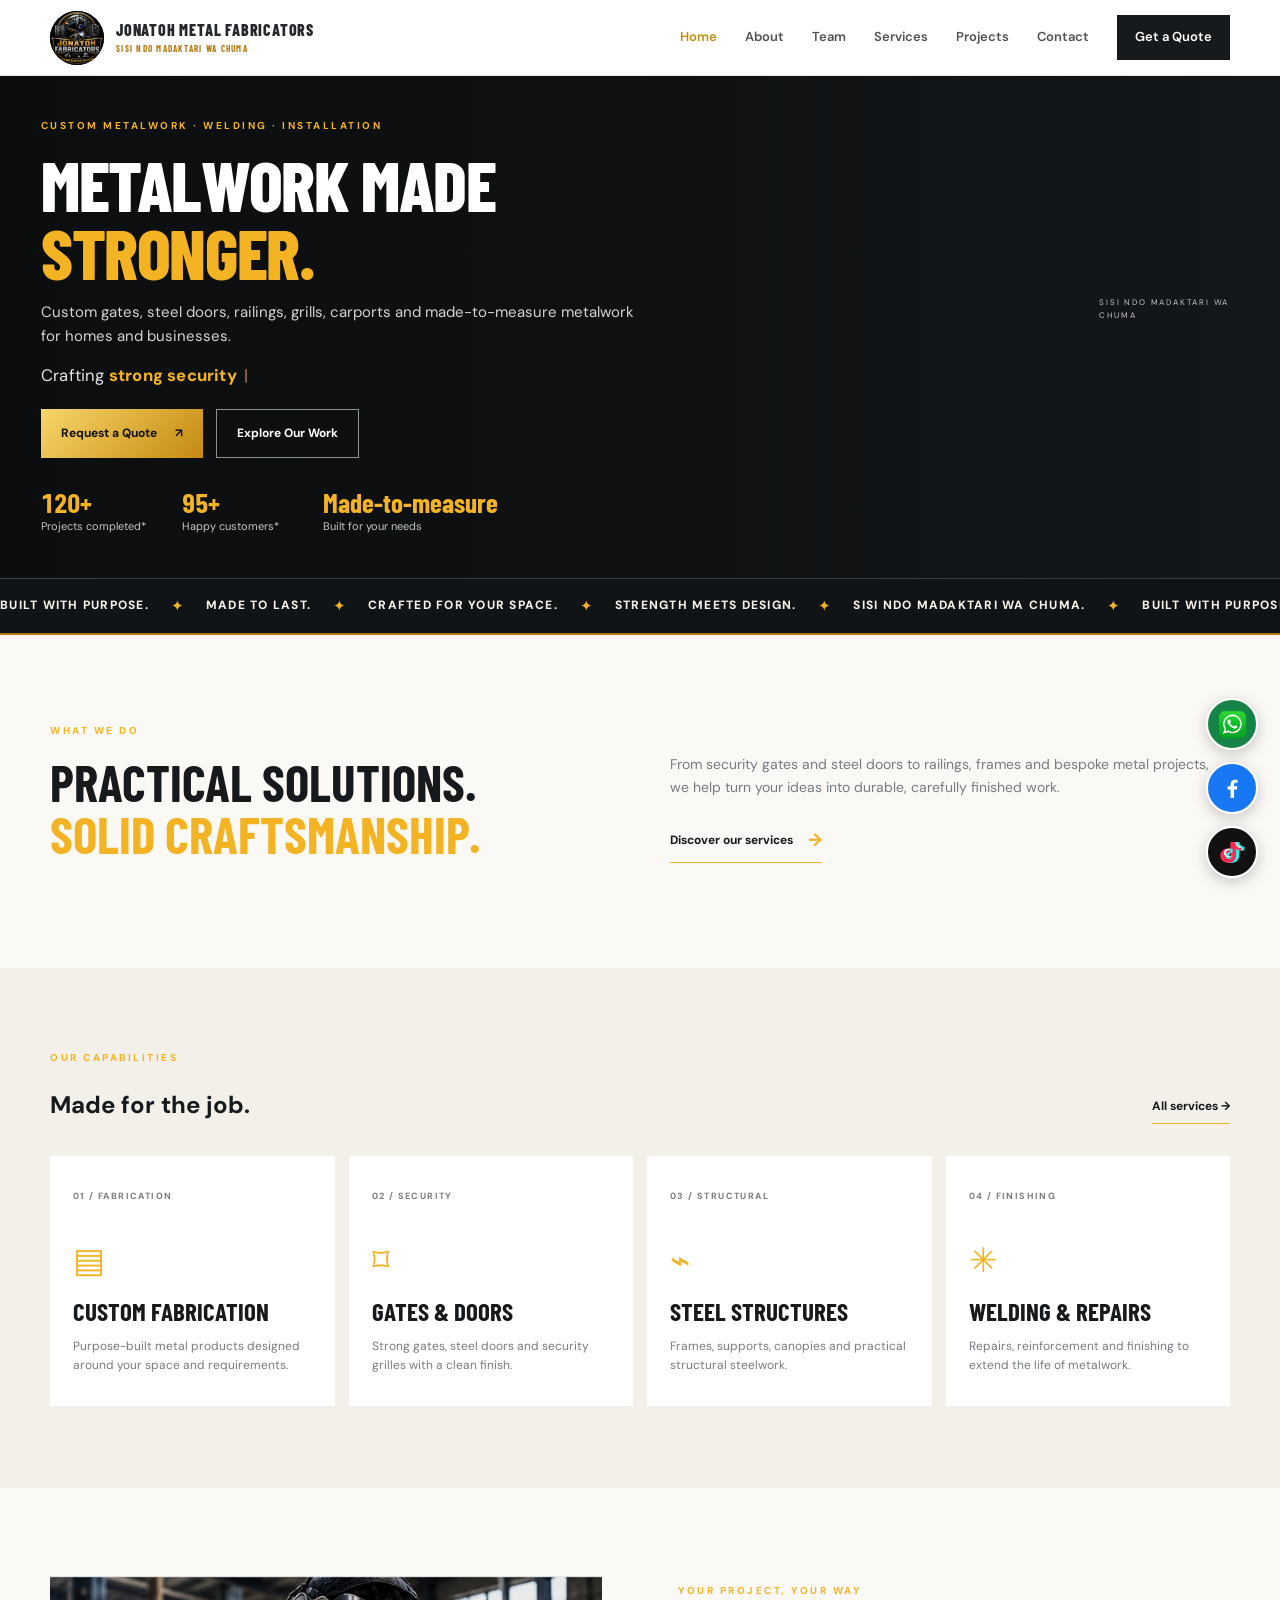
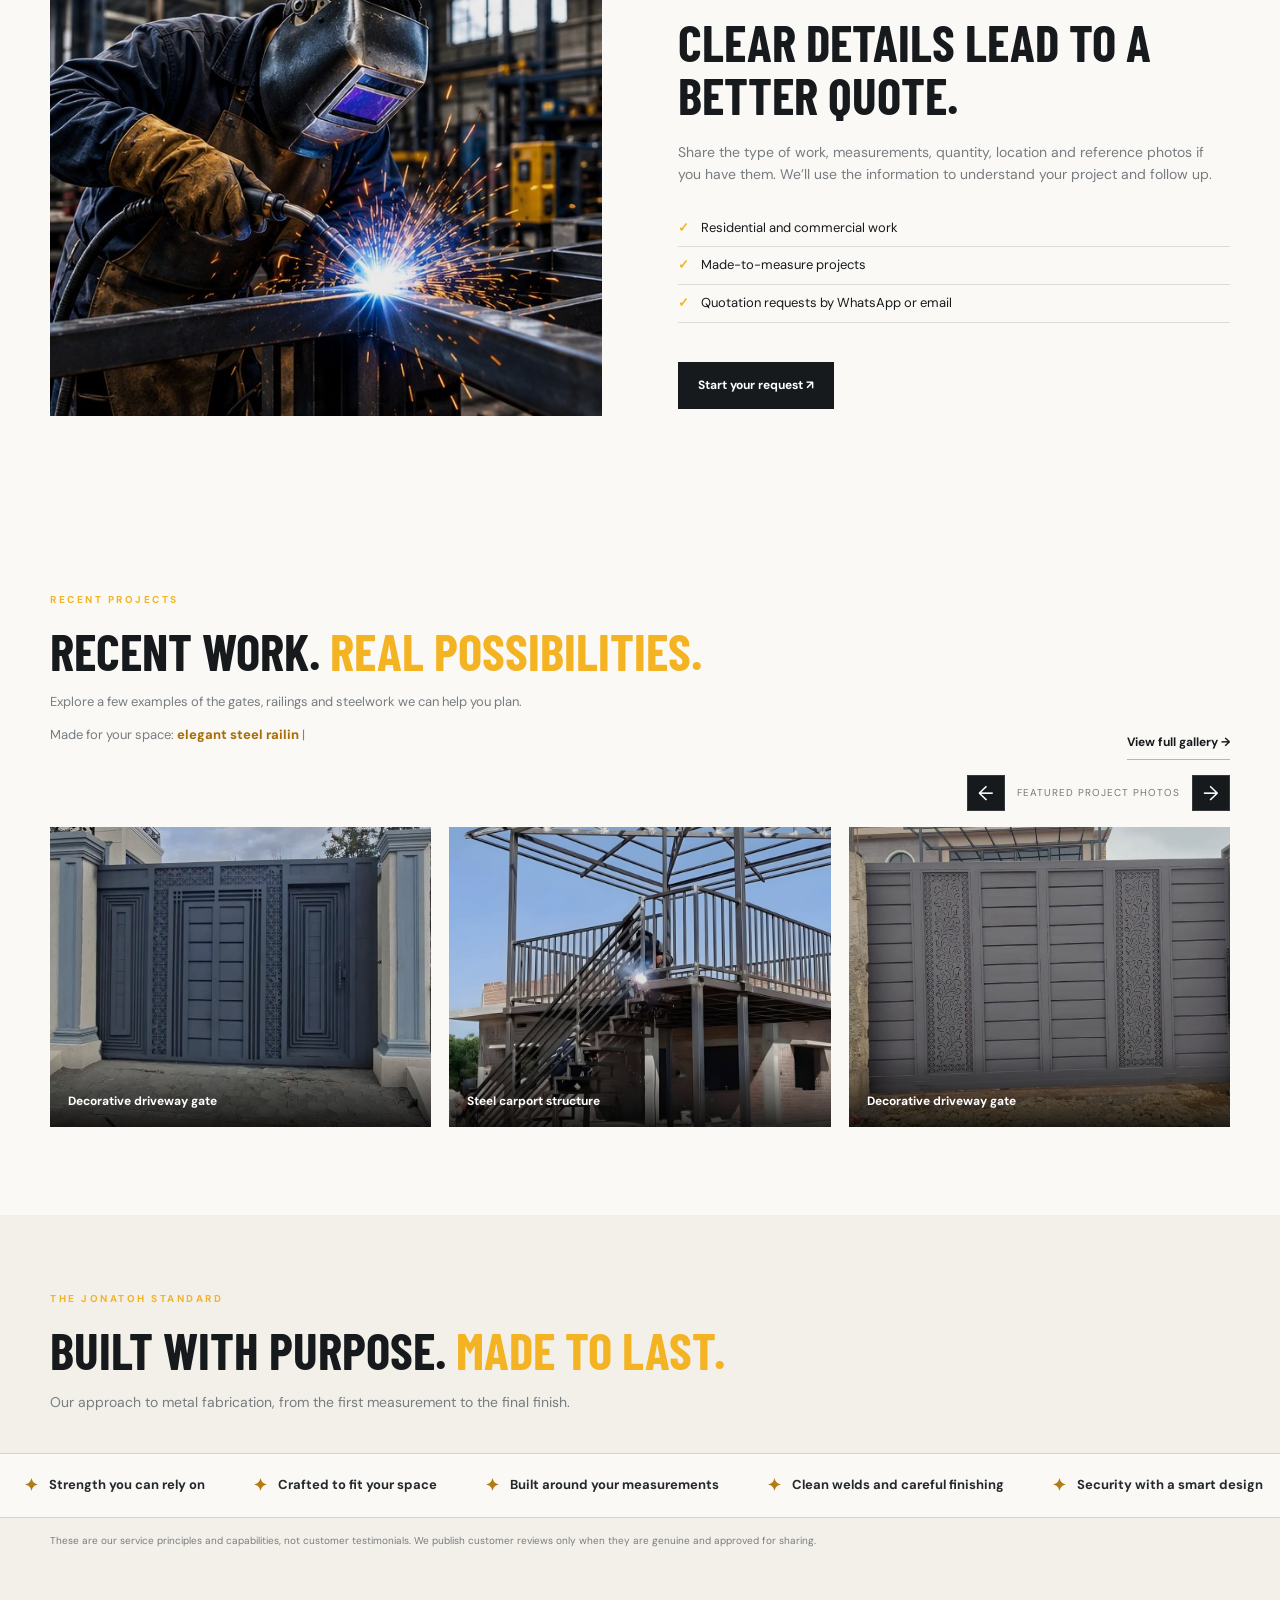
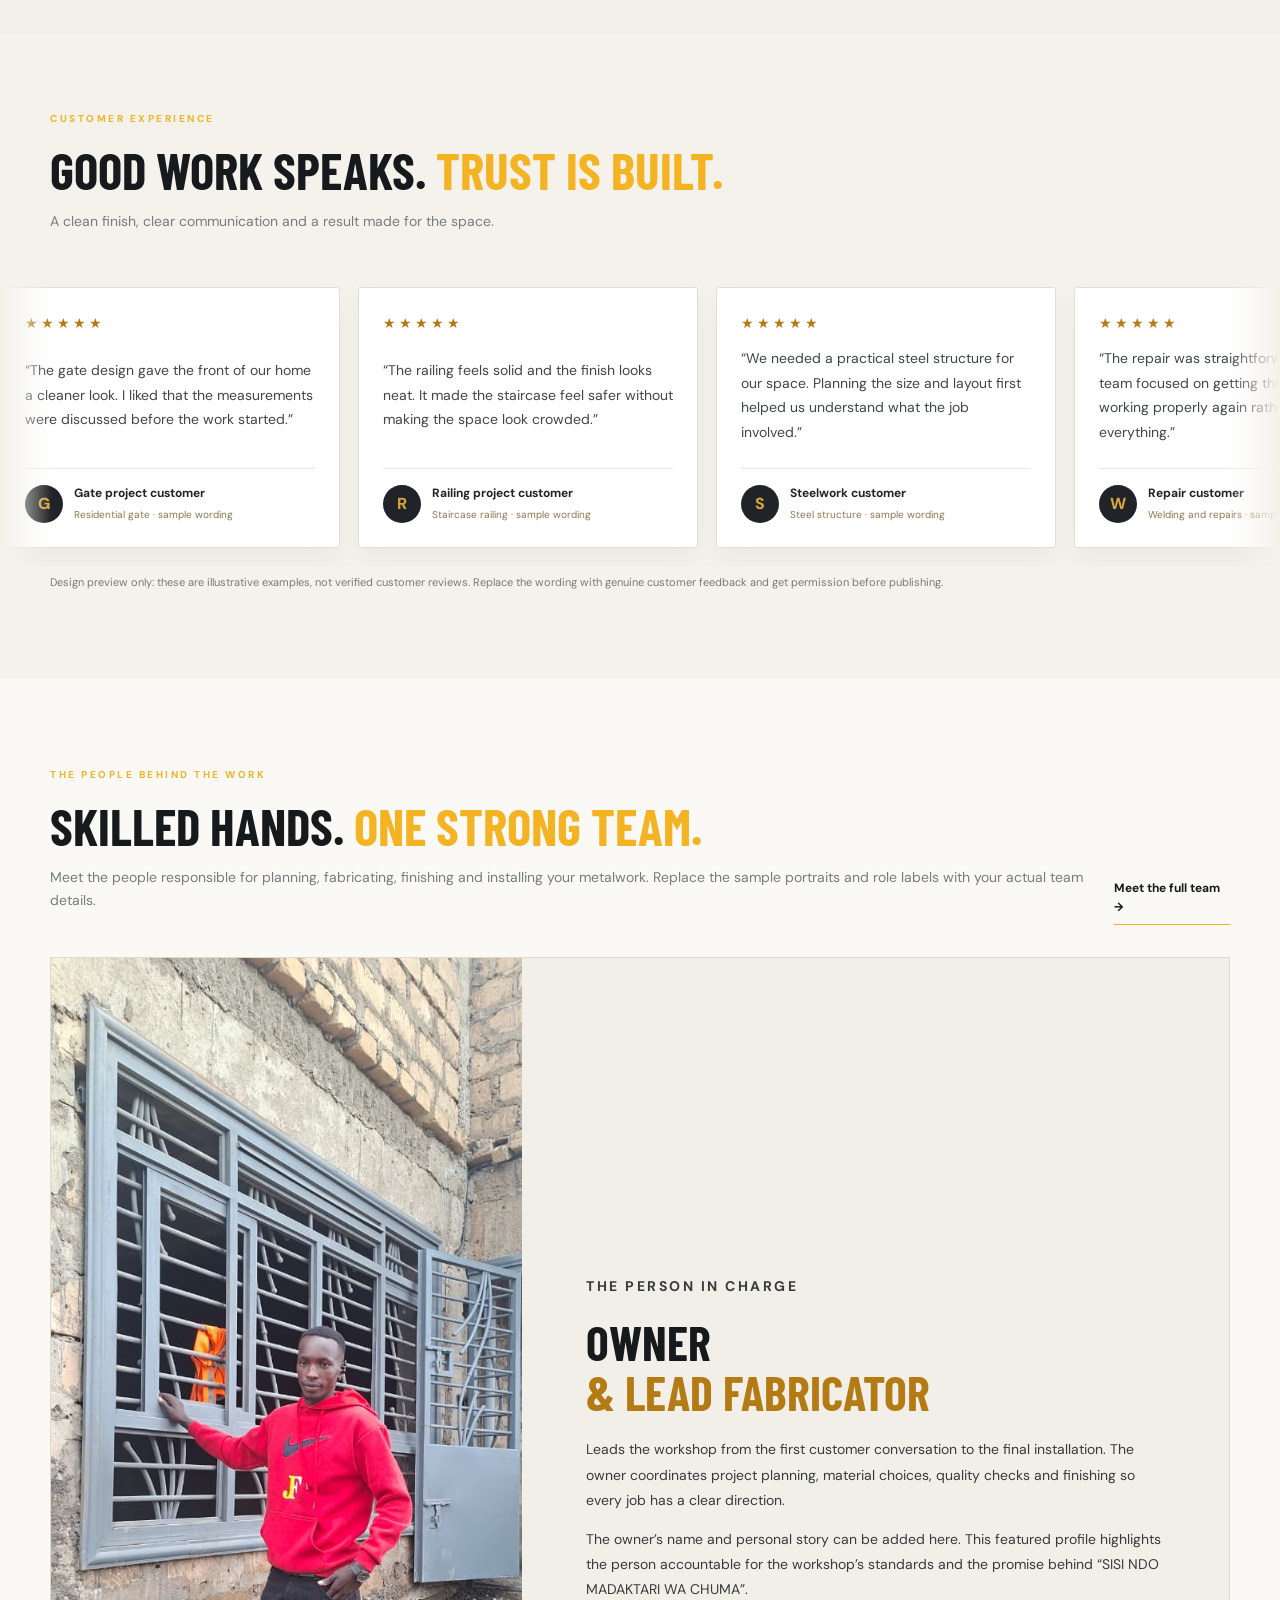
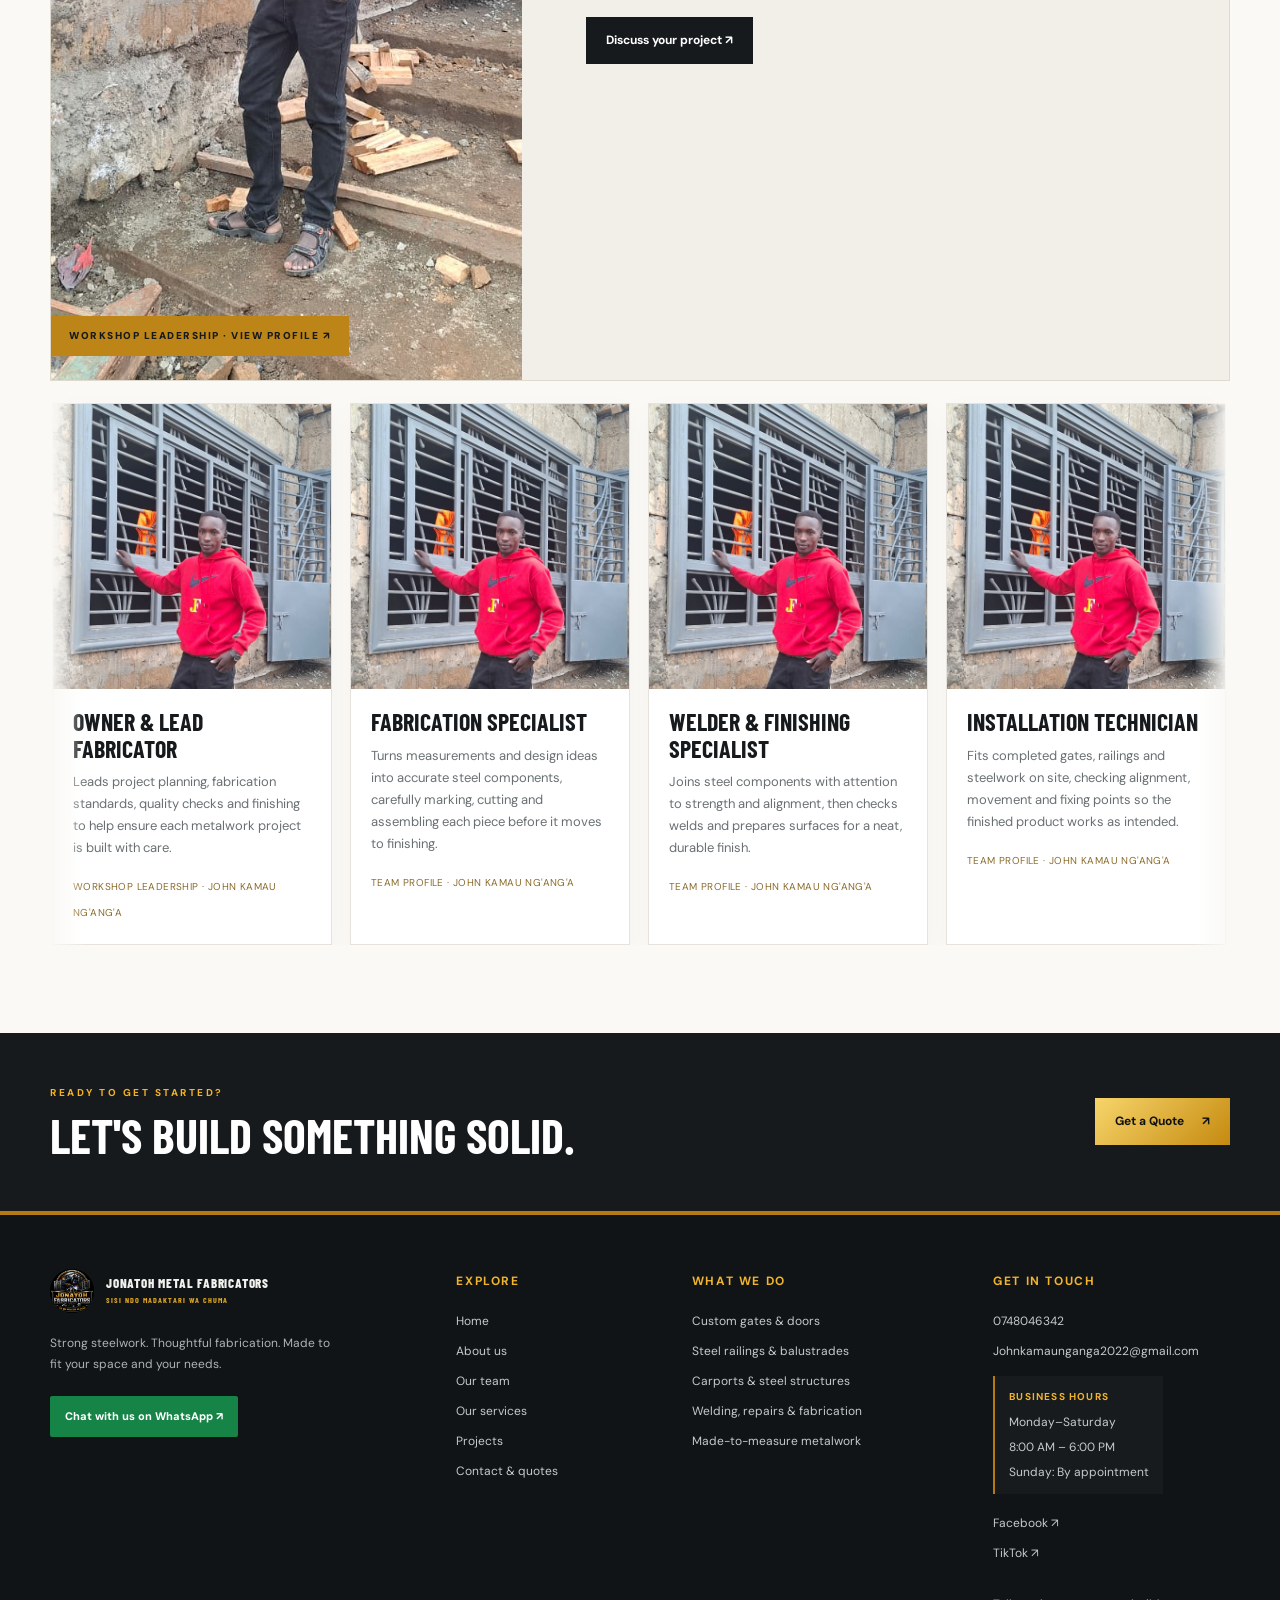
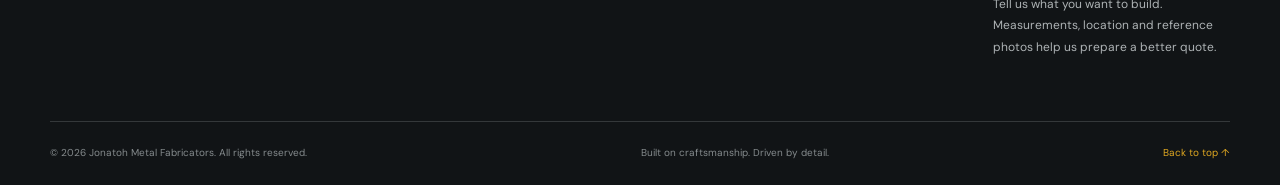
==== commit 594fe1d8: "4th COMMIT" ====
--- a/index.html
+++ b/index.html
@@ -64,53 +64,55 @@
 <div class="team-marquee-viewport">
   <div class="team-grid"><a class="team-card team-card-link" href="team.html#owner-profile" aria-label="View the owner and lead fabricator profile">
     <img src="images/team/owner1.jpg" alt="Owner and lead fabricator of Jonatoh Metal Fabricators">
-    <div><h3>Owner &amp; Lead Fabricator</h3><p>Leads project planning, fabrication standards, quality checks and finishing to help ensure each metalwork project is built with care.</p><small>WORKSHOP LEADERSHIP · OWNER PROFILE</small></div></a><a class="team-card team-card-link" href="team.html#team-member-1" aria-label="View this team member on the team page">
+    <div><h3>Owner &amp; Lead Fabricator</h3><p>Leads project planning, fabrication standards, quality checks and finishing to help ensure each metalwork project is built with care.</p><small>WORKSHOP LEADERSHIP · JOHN KAMAU NG'ANG'A</small></div></a><a class="team-card team-card-link" href="team.html#team-member-1" aria-label="View this team member on the team page">
     <img src="images/team/owner1.jpg" alt="Illustrative portrait of a fabrication specialist measuring steel">
-    <div><h3>Fabrication Specialist</h3><p>Turns measurements and design ideas into accurate steel components, carefully marking, cutting and assembling each piece before it moves to finishing.</p><small>TEAM PROFILE · ADD EMPLOYEE NAME</small>
+    <div><h3>Fabrication Specialist</h3><p>Turns measurements and design ideas into accurate steel components, carefully marking, cutting and assembling each piece before it moves to finishing.</p><small>TEAM PROFILE · JOHN KAMAU NG'ANG'A</small>
     </div></a>
     <a class="team-card team-card-link" href="team.html#team-member-2" aria-label="View this team member on the team page">
       <img src="images/team/owner1.jpg" alt="Illustrative portrait of a welder working on steel">
-      <div><h3>Welder &amp; Finishing Specialist</h3><p>Joins steel components with attention to strength and alignment, then checks welds and prepares surfaces for a neat, durable finish.</p><small>TEAM PROFILE · ADD EMPLOYEE NAME</small></div>
+      <div><h3>Welder &amp; Finishing Specialist</h3><p>Joins steel components with attention to strength and alignment, then checks welds and prepares surfaces for a neat, durable finish.</p><small>TEAM PROFILE · JOHN KAMAU NG'ANG'A</small></div>
     </a>
       <a class="team-card team-card-link" href="team.html#team-member-3" aria-label="View this team member on the team page">
         <img src="images/team/owner1.jpg" alt="Illustrative portrait of a metalwork installation technician">
-        <div><h3>Installation Technician</h3><p>Fits completed gates, railings and steelwork on site, checking alignment, movement and fixing points so the finished product works as intended.</p><small>TEAM PROFILE · ADD EMPLOYEE NAME</small></div>
+        <div><h3>Installation Technician</h3><p>Fits completed gates, railings and steelwork on site, checking alignment, movement and fixing points so the finished product works as intended.</p><small>TEAM PROFILE · JOHN KAMAU NG'ANG'A</small></div>
       </a>
        <a class="team-card team-card-link" href="team.html#team-member-4" aria-label="View this team member on the team page">
         <img src="images/team/owner1.jpg" alt="Illustrative portrait of a metalwork installation technician">
-        <div><h3>Installation Technician</h3><p>Fits completed gates, railings and steelwork on site, checking alignment, movement and fixing points so the finished product works as intended.</p><small>TEAM PROFILE · ADD EMPLOYEE NAME</small></div>
+        <div><h3>Installation Technician</h3><p>Fits completed gates, railings and steelwork on site, checking alignment, movement and fixing points so the finished product works as intended.</p><small>TEAM PROFILE · JOHN KAMAU NG'ANG'A</small></div>
       </a>
        <a class="team-card team-card-link" href="team.html#team-member-5" aria-label="View this team member on the team page">
         <img src="images/team/owner1.jpg" alt="Illustrative portrait of a metalwork installation technician">
-        <div><h3>Installation Technician</h3><p>Fits completed gates, railings and steelwork on site, checking alignment, movement and fixing points so the finished product works as intended.</p><small>TEAM PROFILE · ADD EMPLOYEE NAME</small></div>
+        <div><h3>Installation Technician</h3><p>Fits completed gates, railings and steelwork on site, checking alignment, movement and fixing points so the finished product works as intended.</p><small>TEAM PROFILE · JOHN KAMAU NG'ANG'A</small></div>
       </a>
        <a class="team-card team-card-link" href="team.html#team-member-6" aria-label="View this team member on the team page">
         <img src="images/team/owner1.jpg" alt="Illustrative portrait of a metalwork installation technician">
-        <div><h3>Installation Technician</h3><p>Fits completed gates, railings and steelwork on site, checking alignment, movement and fixing points so the finished product works as intended.</p><small>TEAM PROFILE · ADD EMPLOYEE NAME</small></div>
+        <div><h3>Installation Technician</h3><p>Fits completed gates, railings and steelwork on site, checking alignment, movement and fixing points so the finished product works as intended.</p><small>TEAM PROFILE · JOHN KAMAU NG'ANG'A</small></div>
       </a>
        <a class="team-card team-card-link" href="team.html#team-member-7" aria-label="View this team member on the team page">
         <img src="images/team/owner1.jpg" alt="Illustrative portrait of a metalwork installation technician">
-        <div><h3>Installation Technician</h3><p>Fits completed gates, railings and steelwork on site, checking alignment, movement and fixing points so the finished product works as intended.</p><small>TEAM PROFILE · ADD EMPLOYEE NAME</small></div>
+        <div><h3>Installation Technician</h3><p>Fits completed gates, railings and steelwork on site, checking alignment, movement and fixing points so the finished product works as intended.</p><small>TEAM PROFILE · JOHN KAMAU NG'ANG'A</small></div>
       </a>
        <a class="team-card team-card-link" href="team.html#team-member-8" aria-label="View this team member on the team page">
         <img src="images/team/owner1.jpg" alt="Illustrative portrait of a metalwork installation technician">
-        <div><h3>Installation Technician</h3><p>Fits completed gates, railings and steelwork on site, checking alignment, movement and fixing points so the finished product works as intended.</p><small>TEAM PROFILE · ADD EMPLOYEE NAME</small></div>
+        <div><h3>Installation Technician</h3><p>Fits completed gates, railings and steelwork on site, checking alignment, movement and fixing points so the finished product works as intended.</p><small>TEAM PROFILE · JOHN KAMAU NG'ANG'A</small></div>
       </a>
        <a class="team-card team-card-link" href="team.html#team-member-9" aria-label="View this team member on the team page">
         <img src="images/team/owner1.jpg" alt="Illustrative portrait of a metalwork installation technician">
-        <div><h3>Installation Technician</h3><p>Fits completed gates, railings and steelwork on site, checking alignment, movement and fixing points so the finished product works as intended.</p><small>TEAM PROFILE · ADD EMPLOYEE NAME</small></div>
+        <div><h3>Installation Technician</h3><p>Fits completed gates, railings and steelwork on site, checking alignment, movement and fixing points so the finished product works as intended.</p><small>TEAM PROFILE · JOHN KAMAU NG'ANG'A</small></div>
       </a>
        <a class="team-card team-card-link" href="team.html#team-member-10" aria-label="View this team member on the team page">
         <img src="images/team/owner1.jpg" alt="Illustrative portrait of a metalwork installation technician">
-        <div><h3>Installation Technician</h3><p>Fits completed gates, railings and steelwork on site, checking alignment, movement and fixing points so the finished product works as intended.</p><small>TEAM PROFILE · ADD EMPLOYEE NAME</small></div>
+        <div><h3>Installation Technician</h3><p>Fits completed gates, railings and steelwork on site, checking alignment, movement and fixing points so the finished product works as intended.</p><small>TEAM PROFILE · JOHN KAMAU NG'ANG'A</small></div>
       </a>
        <a class="team-card team-card-link" href="team.html#team-member-11" aria-label="View this team member on the team page">
         <img src="images/team/owner1.jpg" alt="Illustrative portrait of a metalwork installation technician">
-        <div><h3>Installation Technician</h3><p>Fits completed gates, railings and steelwork on site, checking alignment, movement and fixing points so the finished product works as intended.</p><small>TEAM PROFILE · ADD EMPLOYEE NAME</small></div>
+        <div><h3>Installation Technician</h3><p>Fits completed gates, railings and steelwork on site, checking alignment, movement and fixing points so the finished product works as intended.</p><small>TEAM PROFILE · JOHN KAMAU NG'ANG'A</small></div>
       </a>
     </div>
   </div>
-  <p class="team-edit-note">Team portraits are locally stored illustrative images, not photographs of confirmed employees. Replace them with your actual team photos and update each person’s name and role before publishing.</p></div></section>
+  <!-- <p class="team-edit-note">Team portraits are locally stored illustrative images, not photographs of confirmed employees. Replace them with your actual team photos and update each person’s name and role before publishing.</p> -->
+</div>
+</section>
 <section class="quote-strip"><div class="container quote-strip-inner">
   <div><p class="eyebrow">READY TO GET STARTED?</p><h2>Let's build something solid.</h2></div><a class="button button-orange" href="contact.html#quote">Get a Quote <span>↗</span></a></div></section>
 </main>
--- a/css/style.css
+++ b/css/style.css
@@ -337,3 +337,16 @@
 @keyframes recentProjectsFadeIn{from{opacity:0;transform:translateY(7px)}to{opacity:1;transform:translateY(0)}}
 .gallery-card.recent-target-highlight{outline:3px solid #d2a02b;outline-offset:3px;animation:recentProjectsFadeIn .65s ease both}
 @media(prefers-reduced-motion:reduce){.recent-project-grid-fading,.recent-project-grid-fading.recent-fading-in{animation:none;transition:none}}
+
+
+/* Recent Projects: stable three-card groups slide right-to-left without flicker. */
+.recent-project-grid-fading{overflow:hidden;transition:none!important;will-change:transform,opacity}
+.recent-project-grid-fading .recent-project{transition:transform .42s cubic-bezier(.22,.61,.36,1),opacity .42s ease}
+.recent-project-grid-fading.recent-slide-out .recent-project:not([hidden]){transform:translateX(-36px);opacity:0}
+.recent-project-grid-fading.recent-slide-in .recent-project:not([hidden]){animation:recentCardsEnterFromRight .48s cubic-bezier(.22,.61,.36,1) both}
+@keyframes recentCardsEnterFromRight{from{transform:translateX(42px);opacity:0}to{transform:translateX(0);opacity:1}}
+@media(prefers-reduced-motion:reduce){.recent-project-grid-fading .recent-project{transition:none!important}.recent-project-grid-fading.recent-slide-in .recent-project:not([hidden]){animation:none!important}}
+
+/* Deep-linked project highlight (projects.html loads style.css). */
+.gallery-card.project-deep-link-highlight{outline:4px solid #d2a02b!important;outline-offset:4px!important;box-shadow:0 0 0 8px #d2a02b44,0 0 32px #d2a02bcc!important;position:relative;z-index:5;animation:projectTargetPulse 1s ease-in-out 3!important;border-radius:3px}
+@keyframes projectTargetPulse{0%,100%{filter:brightness(1)}50%{filter:brightness(1.22)}}
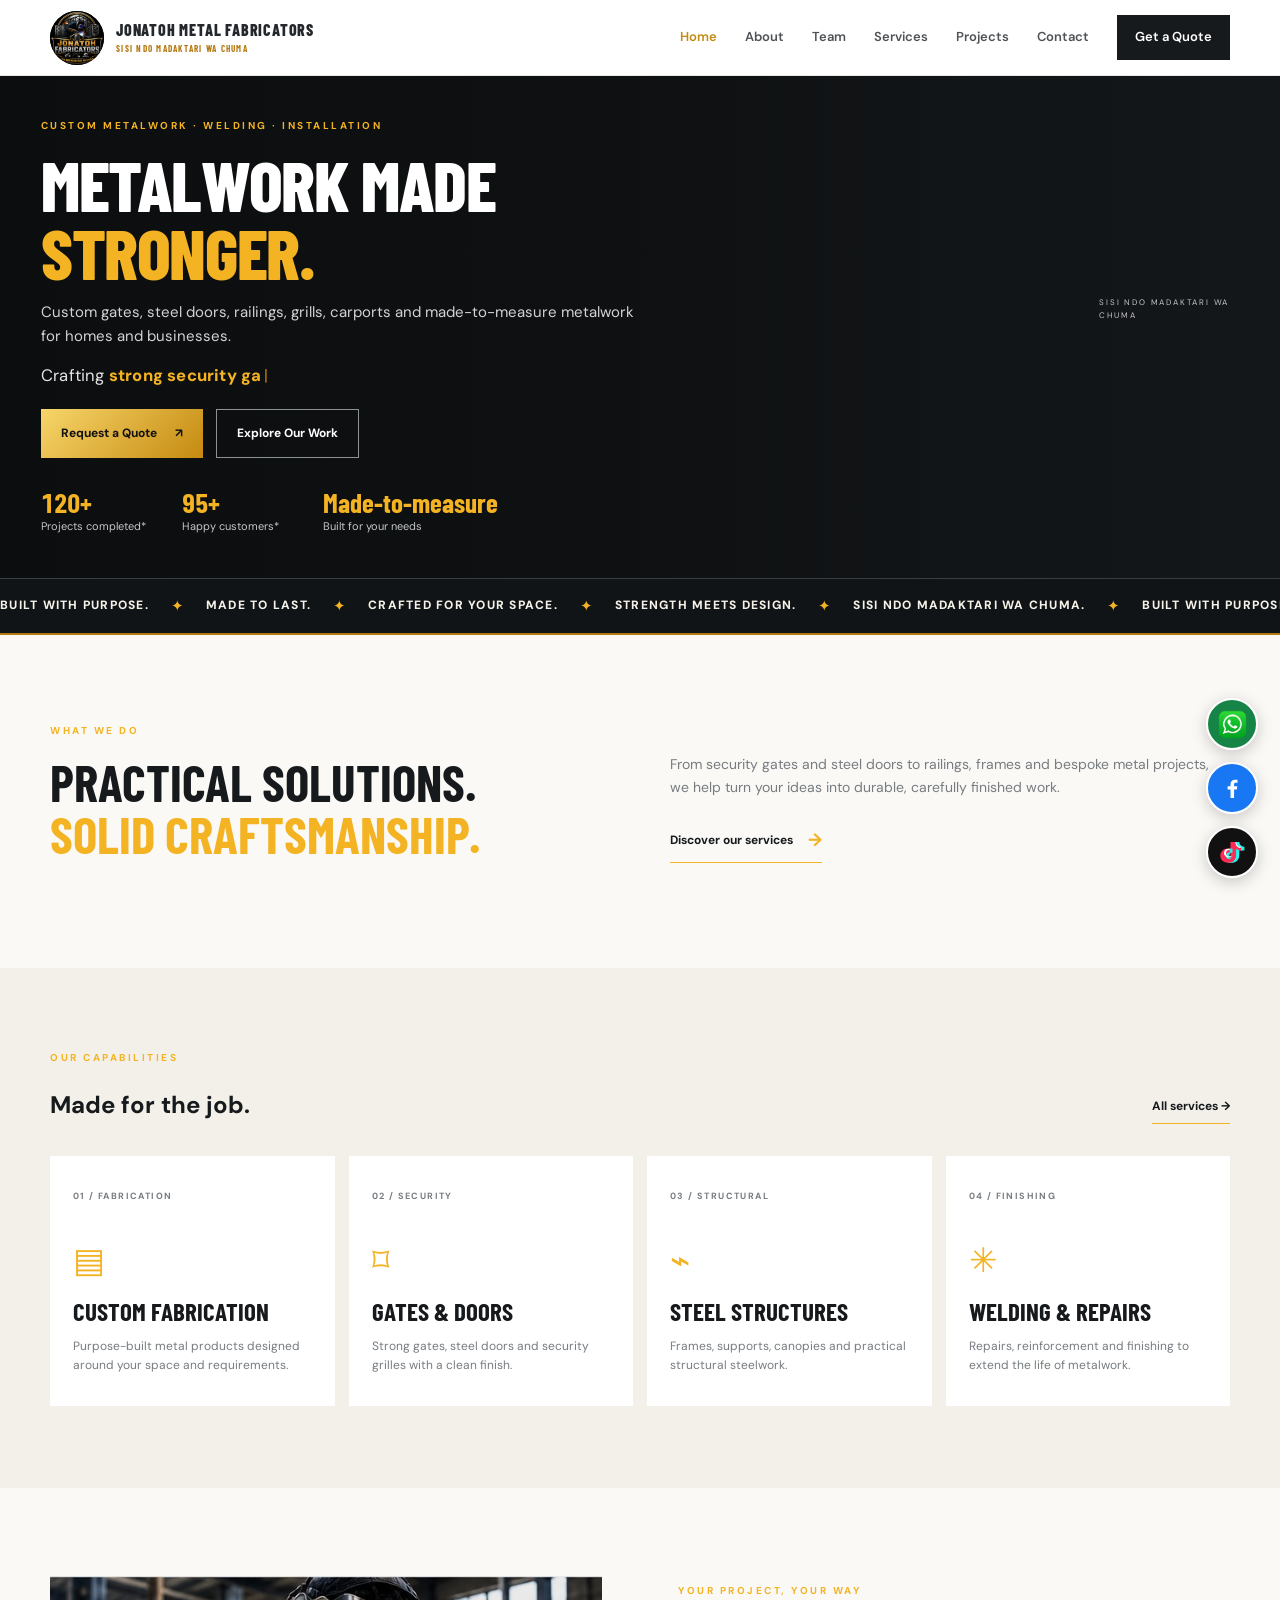
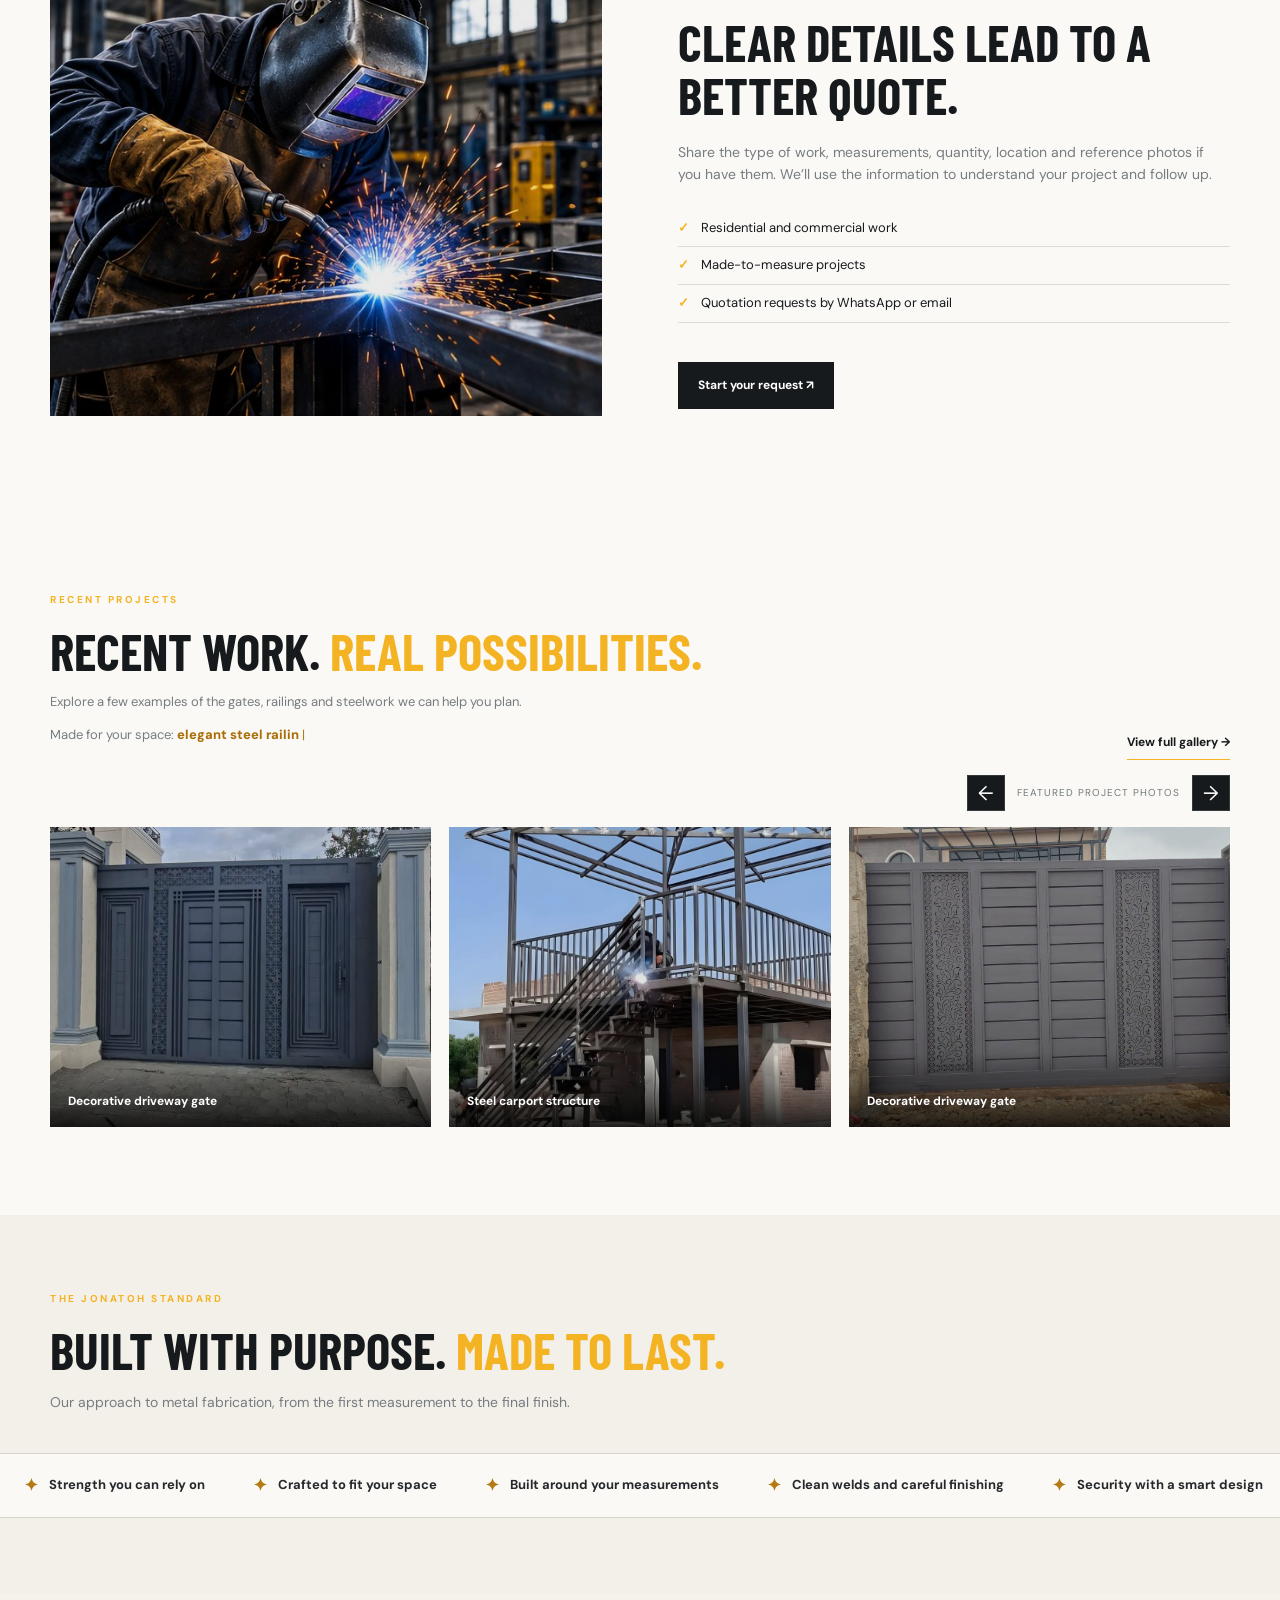
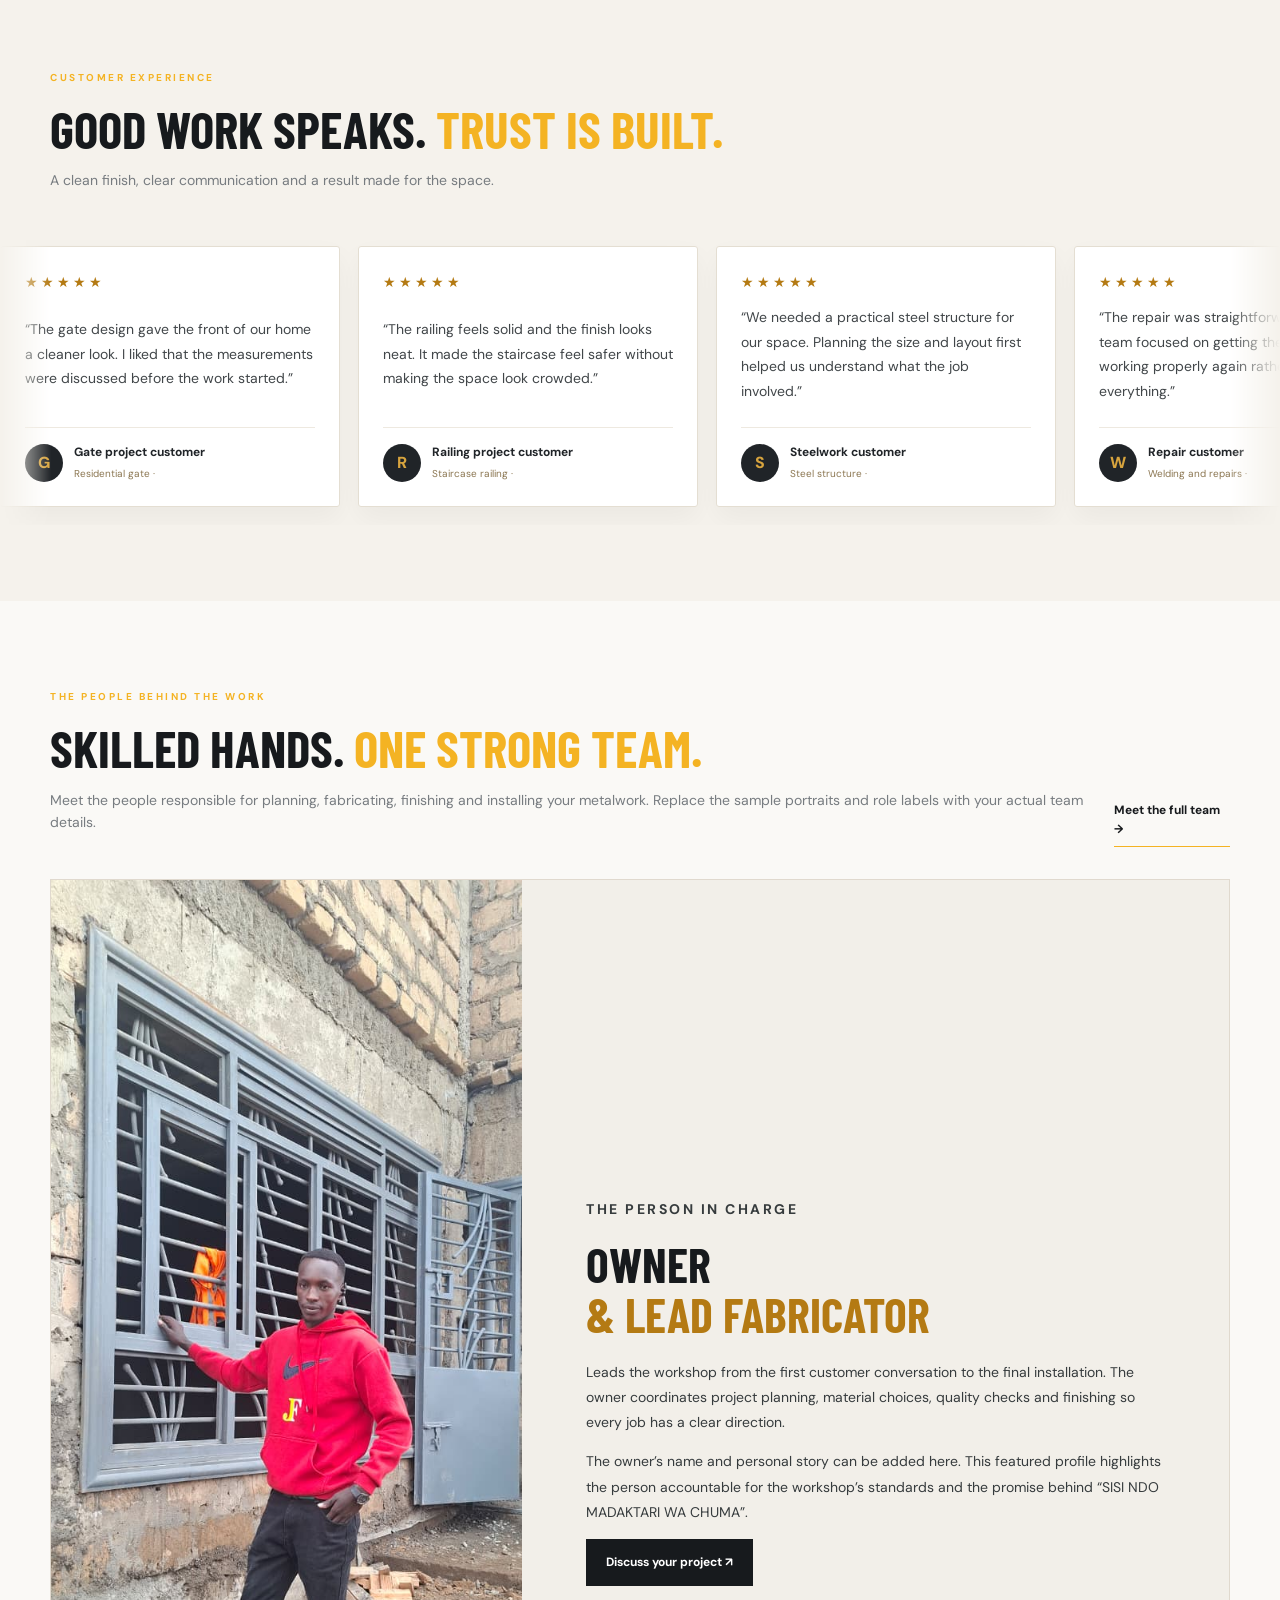
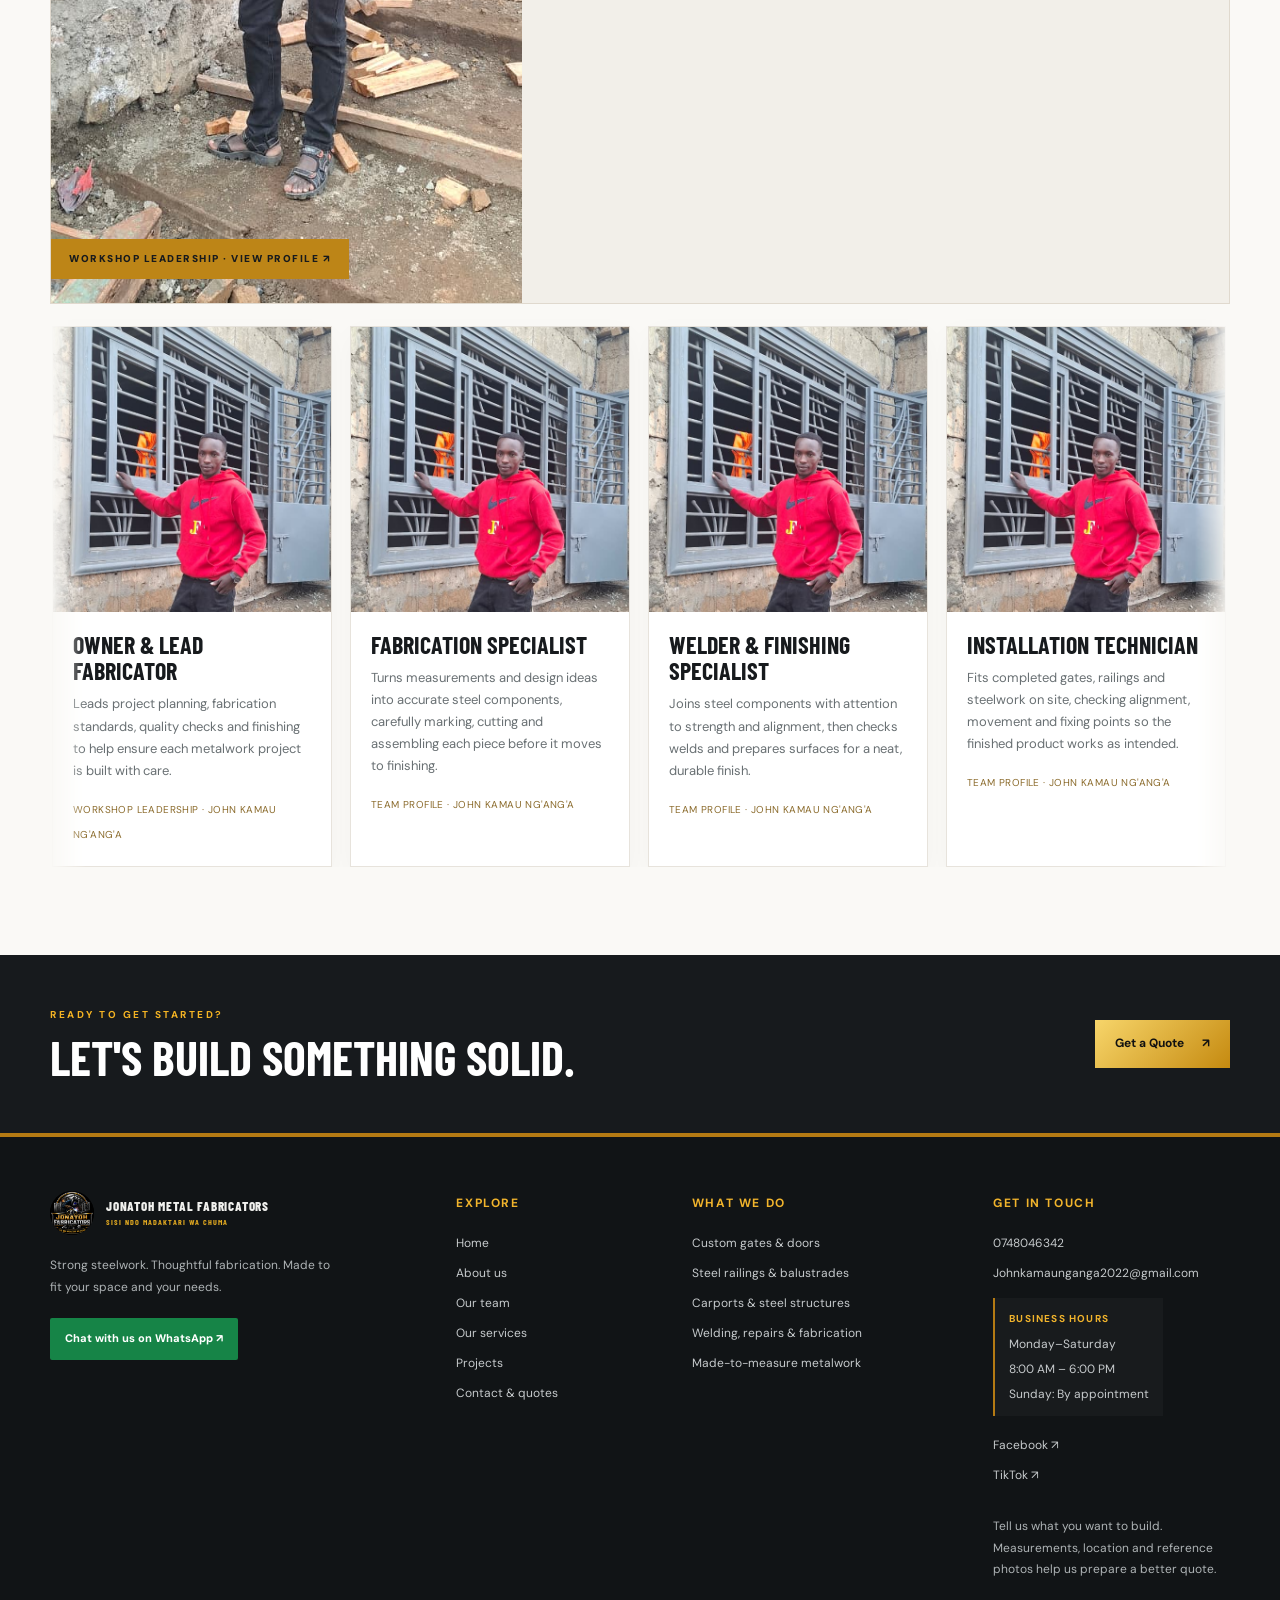
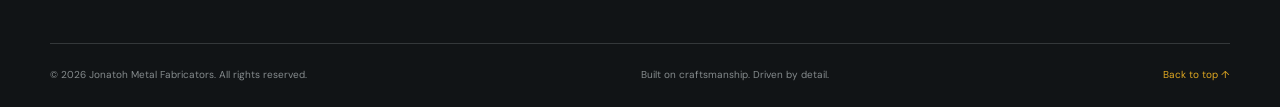
==== commit 0b72f303: "4th commit" ====
--- a/index.html
+++ b/index.html
@@ -50,9 +50,13 @@
 </div></div></section>
 <section class="section container split-feature"><div class="feature-photo" role="img" aria-label="Metal fabrication workshop"></div><div class="feature-copy"><p class="eyebrow">YOUR PROJECT, YOUR WAY</p><h2>Clear details lead to a better quote.</h2><p class="muted">Share the type of work, measurements, quantity, location and reference photos if you have them. We’ll use the information to understand your project and follow up.</p><ul class="check-list"><li>Residential and commercial work</li><li>Made-to-measure projects</li><li>Quotation requests by WhatsApp or email</li></ul><a class="button button-dark" href="contact.html#quote">Start your request ↗</a></div></section>
 <section class="section container recent-projects"><div class="section-heading"><div><p class="eyebrow">RECENT PROJECTS</p><h2>Recent work. <em>Real possibilities.</em></h2><p class="muted recent-lead">Explore a few examples of the gates, railings and steelwork we can help you plan.</p><p class="typing-line">Made for your space: <strong data-typing-phrase aria-live="polite">security gates</strong><span class="typing-caret" aria-hidden="true">|</span></p></div><a class="text-link" href="projects.html">View full gallery →</a></div><div class="recent-carousel-controls"><button type="button" id="recent-prev" aria-label="Previous projects">←</button><span id="recent-slide-status">Featured project photos</span><button type="button" id="recent-next" aria-label="Next projects">→</button></div><div class="recent-project-grid recent-project-grid-fading" id="recent-project-grid"><a class="recent-project" href="projects.html?image=gate1.jpeg#gallery-grid" aria-label="View Decorative driveway gate in Projects"><img src="images/gallery/gate1.jpeg" alt="Black steel driveway gate with gold decorative details" loading="lazy"><span>Decorative driveway gate</span></a><a class="recent-project" href="projects.html?image=structure1.jpeg#gallery-grid" aria-label="View Steel carport structure in Projects"><img src="images/gallery/structure1.jpeg" alt="Modern steel carport structure beside a residential building" loading="lazy"><span>Steel carport structure</span></a><a class="recent-project" href="projects.html?image=gate2.jpeg#gallery-grid" aria-label="View Decorative driveway gate in Projects"><img src="images/gallery/gate2.jpeg" alt="Black steel driveway gate with gold decorative details" loading="lazy"><span>Decorative driveway gate</span></a><a class="recent-project" href="projects.html?image=rails1.jpeg#gallery-grid" aria-label="View Stainless steel railing in Projects"><img src="images/gallery/rails1.jpeg" alt="Polished stainless steel staircase and balcony railings" loading="lazy"><span>Stainless steel railing</span></a><a class="recent-project" href="projects.html?image=structure2.jpeg#gallery-grid" aria-label="View Steel carport structure in Projects"><img src="images/gallery/structure2.jpeg" alt="Modern steel carport structure beside a residential building" loading="lazy"><span>Steel carport structure</span></a><a class="recent-project" href="projects.html?image=gate3.jpeg#gallery-grid" aria-label="View Decorative driveway gate in Projects"><img src="images/gallery/gate3.jpeg" alt="Black steel driveway gate with gold decorative details" loading="lazy"><span>Decorative driveway gate</span></a><a class="recent-project" href="projects.html?image=gate5.jpeg#gallery-grid" aria-label="View Decorative driveway gate in Projects"><img src="images/gallery/gate5.jpeg" alt="Black steel driveway gate with gold decorative details" loading="lazy"><span>Decorative driveway gate</span></a><a class="recent-project" href="projects.html?image=gate6.jpeg#gallery-grid" aria-label="View Decorative driveway gate in Projects"><img src="images/gallery/gate6.jpeg" alt="Black steel driveway gate with gold decorative details" loading="lazy"><span>Decorative driveway gate</span></a><a class="recent-project" href="projects.html?image=gate7.jpeg#gallery-grid" aria-label="View Decorative driveway gate in Projects"><img src="images/gallery/gate7.jpeg" alt="Black steel driveway gate with gold decorative details" loading="lazy"><span>Decorative driveway gate</span></a><a class="recent-project" href="projects.html?image=gate8.jpeg#gallery-grid" aria-label="View Decorative driveway gate in Projects"><img src="images/gallery/gate8.jpeg" alt="Black steel driveway gate with gold decorative details" loading="lazy"><span>Decorative driveway gate</span></a><a class="recent-project" href="projects.html?image=gate9.jpeg#gallery-grid" aria-label="View Decorative driveway gate in Projects"><img src="images/gallery/gate9.jpeg" alt="Black steel driveway gate with gold decorative details" loading="lazy"><span>Decorative driveway gate</span></a><a class="recent-project" href="projects.html?image=gate10.jpeg#gallery-grid" aria-label="View Decorative driveway gate in Projects"><img src="images/gallery/gate10.jpeg" alt="Black steel driveway gate with gold decorative details" loading="lazy"><span>Decorative driveway gate</span></a></div></section>
-<section class="section values-marquee-section"><div class="container"><div class="section-heading"><div><p class="eyebrow">THE JONATOH STANDARD</p><h2>Built with purpose. <em>Made to last.</em></h2><p class="muted">Our approach to metal fabrication, from the first measurement to the final finish.</p></div></div></div><div class="value-marquee" aria-label="Jonatoh Metal Fabricators service principles"><div class="value-marquee-track"><span class="value-marquee-item"><i aria-hidden="true">✦</i>Strength you can rely on</span><span class="value-marquee-item"><i aria-hidden="true">✦</i>Crafted to fit your space</span><span class="value-marquee-item"><i aria-hidden="true">✦</i>Built around your measurements</span><span class="value-marquee-item"><i aria-hidden="true">✦</i>Clean welds and careful finishing</span><span class="value-marquee-item"><i aria-hidden="true">✦</i>Security with a smart design</span><span class="value-marquee-item"><i aria-hidden="true">✦</i>Made for everyday use</span><span class="value-marquee-item"><i aria-hidden="true">✦</i>Practical solutions in steel</span><span class="value-marquee-item"><i aria-hidden="true">✦</i>Details that make the difference</span><span class="value-marquee-item"><i aria-hidden="true">✦</i>Designed with purpose</span><span class="value-marquee-item"><i aria-hidden="true">✦</i>Durability comes first</span><span class="value-marquee-item"><i aria-hidden="true">✦</i>From idea to finished metalwork</span><span class="value-marquee-item"><i aria-hidden="true">✦</i>A finish that complements your property</span><span class="value-marquee-item"><i aria-hidden="true">✦</i>Custom gates and doors</span><span class="value-marquee-item"><i aria-hidden="true">✦</i>Railings made for confidence</span><span class="value-marquee-item"><i aria-hidden="true">✦</i>Steel structures with purpose</span><span class="value-marquee-item"><i aria-hidden="true">✦</i>Repairs that help extend product life</span><span class="value-marquee-item"><i aria-hidden="true">✦</i>Thoughtful fabrication</span><span class="value-marquee-item"><i aria-hidden="true">✦</i>Reliable workmanship matters</span><span class="value-marquee-item"><i aria-hidden="true">✦</i>Your project, your specifications</span><span class="value-marquee-item"><i aria-hidden="true">✦</i>Made-to-measure metal solutions</span><span class="value-marquee-item"><i aria-hidden="true">✦</i>Function meets good design</span><span class="value-marquee-item"><i aria-hidden="true">✦</i>Strong frames, neat finishes</span><span class="value-marquee-item"><i aria-hidden="true">✦</i>Built for homes and businesses</span><span class="value-marquee-item"><i aria-hidden="true">✦</i>A clear plan before fabrication</span><span class="value-marquee-item"><i aria-hidden="true">✦</i>Care in every cut and weld</span><span class="value-marquee-item"><i aria-hidden="true">✦</i>Metalwork that works hard</span><span class="value-marquee-item"><i aria-hidden="true">✦</i>Security grills tailored to your needs</span><span class="value-marquee-item"><i aria-hidden="true">✦</i>Carports planned for your space</span><span class="value-marquee-item"><i aria-hidden="true">✦</i>Quality-focused fabrication</span><span class="value-marquee-item"><i aria-hidden="true">✦</i>A practical approach to every job</span><span class="value-marquee-item"><i aria-hidden="true">✦</i>Your vision guides the design</span><span class="value-marquee-item"><i aria-hidden="true">✦</i>Steelwork with attention to detail</span><span class="value-marquee-item"><i aria-hidden="true">✦</i>Finishing that completes the look</span><span class="value-marquee-item"><i aria-hidden="true">✦</i>Built to suit the setting</span><span class="value-marquee-item"><i aria-hidden="true">✦</i>Custom work, not one-size-fits-all</span><span class="value-marquee-item"><i aria-hidden="true">✦</i>From simple repairs to new builds</span><span class="value-marquee-item"><i aria-hidden="true">✦</i>Made with care at every stage</span><span class="value-marquee-item"><i aria-hidden="true">✦</i>Straightforward project discussions</span><span class="value-marquee-item"><i aria-hidden="true">✦</i>Share your measurements for a quote</span><span class="value-marquee-item"><i aria-hidden="true">✦</i>Bring your reference photos</span><span class="value-marquee-item"><i aria-hidden="true">✦</i>Useful design, lasting function</span><span class="value-marquee-item"><i aria-hidden="true">✦</i>Strong materials, smart planning</span><span class="value-marquee-item"><i aria-hidden="true">✦</i>A better fit starts with good measurements</span><span class="value-marquee-item"><i aria-hidden="true">✦</i>Careful work from start to finish</span><span class="value-marquee-item"><i aria-hidden="true">✦</i>Metal fabrication for real-world needs</span><span class="value-marquee-item"><i aria-hidden="true">✦</i>Your space. Your style. Your build.</span><span class="value-marquee-item"><i aria-hidden="true">✦</i>Practical craftsmanship you can see</span><span class="value-marquee-item"><i aria-hidden="true">✦</i>Plan it well. Build it right.</span><span class="value-marquee-item"><i aria-hidden="true">✦</i>SISI NDO MADAKTARI WA CHUMA</span><span class="value-marquee-item"><i aria-hidden="true">✦</i>Jonatoh Metal Fabricators — built around your needs</span><span class="value-marquee-item"><i aria-hidden="true">✦</i>Strength you can rely on</span><span class="value-marquee-item"><i aria-hidden="true">✦</i>Crafted to fit your space</span><span class="value-marquee-item"><i aria-hidden="true">✦</i>Built around your measurements</span><span class="value-marquee-item"><i aria-hidden="true">✦</i>Clean welds and careful finishing</span><span class="value-marquee-item"><i aria-hidden="true">✦</i>Security with a smart design</span><span class="value-marquee-item"><i aria-hidden="true">✦</i>Made for everyday use</span><span class="value-marquee-item"><i aria-hidden="true">✦</i>Practical solutions in steel</span><span class="value-marquee-item"><i aria-hidden="true">✦</i>Details that make the difference</span><span class="value-marquee-item"><i aria-hidden="true">✦</i>Designed with purpose</span><span class="value-marquee-item"><i aria-hidden="true">✦</i>Durability comes first</span><span class="value-marquee-item"><i aria-hidden="true">✦</i>From idea to finished metalwork</span><span class="value-marquee-item"><i aria-hidden="true">✦</i>A finish that complements your property</span><span class="value-marquee-item"><i aria-hidden="true">✦</i>Custom gates and doors</span><span class="value-marquee-item"><i aria-hidden="true">✦</i>Railings made for confidence</span><span class="value-marquee-item"><i aria-hidden="true">✦</i>Steel structures with purpose</span><span class="value-marquee-item"><i aria-hidden="true">✦</i>Repairs that help extend product life</span><span class="value-marquee-item"><i aria-hidden="true">✦</i>Thoughtful fabrication</span><span class="value-marquee-item"><i aria-hidden="true">✦</i>Reliable workmanship matters</span><span class="value-marquee-item"><i aria-hidden="true">✦</i>Your project, your specifications</span><span class="value-marquee-item"><i aria-hidden="true">✦</i>Made-to-measure metal solutions</span><span class="value-marquee-item"><i aria-hidden="true">✦</i>Function meets good design</span><span class="value-marquee-item"><i aria-hidden="true">✦</i>Strong frames, neat finishes</span><span class="value-marquee-item"><i aria-hidden="true">✦</i>Built for homes and businesses</span><span class="value-marquee-item"><i aria-hidden="true">✦</i>A clear plan before fabrication</span><span class="value-marquee-item"><i aria-hidden="true">✦</i>Care in every cut and weld</span><span class="value-marquee-item"><i aria-hidden="true">✦</i>Metalwork that works hard</span><span class="value-marquee-item"><i aria-hidden="true">✦</i>Security grills tailored to your needs</span><span class="value-marquee-item"><i aria-hidden="true">✦</i>Carports planned for your space</span><span class="value-marquee-item"><i aria-hidden="true">✦</i>Quality-focused fabrication</span><span class="value-marquee-item"><i aria-hidden="true">✦</i>A practical approach to every job</span><span class="value-marquee-item"><i aria-hidden="true">✦</i>Your vision guides the design</span><span class="value-marquee-item"><i aria-hidden="true">✦</i>Steelwork with attention to detail</span><span class="value-marquee-item"><i aria-hidden="true">✦</i>Finishing that completes the look</span><span class="value-marquee-item"><i aria-hidden="true">✦</i>Built to suit the setting</span><span class="value-marquee-item"><i aria-hidden="true">✦</i>Custom work, not one-size-fits-all</span><span class="value-marquee-item"><i aria-hidden="true">✦</i>From simple repairs to new builds</span><span class="value-marquee-item"><i aria-hidden="true">✦</i>Made with care at every stage</span><span class="value-marquee-item"><i aria-hidden="true">✦</i>Straightforward project discussions</span><span class="value-marquee-item"><i aria-hidden="true">✦</i>Share your measurements for a quote</span><span class="value-marquee-item"><i aria-hidden="true">✦</i>Bring your reference photos</span><span class="value-marquee-item"><i aria-hidden="true">✦</i>Useful design, lasting function</span><span class="value-marquee-item"><i aria-hidden="true">✦</i>Strong materials, smart planning</span><span class="value-marquee-item"><i aria-hidden="true">✦</i>A better fit starts with good measurements</span><span class="value-marquee-item"><i aria-hidden="true">✦</i>Careful work from start to finish</span><span class="value-marquee-item"><i aria-hidden="true">✦</i>Metal fabrication for real-world needs</span><span class="value-marquee-item"><i aria-hidden="true">✦</i>Your space. Your style. Your build.</span><span class="value-marquee-item"><i aria-hidden="true">✦</i>Practical craftsmanship you can see</span><span class="value-marquee-item"><i aria-hidden="true">✦</i>Plan it well. Build it right.</span><span class="value-marquee-item"><i aria-hidden="true">✦</i>SISI NDO MADAKTARI WA CHUMA</span><span class="value-marquee-item"><i aria-hidden="true">✦</i>Jonatoh Metal Fabricators — built around your needs</span></div></div><p class="value-marquee-note container">These are our service principles and capabilities, not customer testimonials. We publish customer reviews only when they are genuine and approved for sharing.</p></section>
+<section class="section values-marquee-section"><div class="container"><div class="section-heading"><div><p class="eyebrow">THE JONATOH STANDARD</p><h2>Built with purpose. <em>Made to last.</em></h2><p class="muted">Our approach to metal fabrication, from the first measurement to the final finish.</p></div></div></div><div class="value-marquee" aria-label="Jonatoh Metal Fabricators service principles"><div class="value-marquee-track"><span class="value-marquee-item"><i aria-hidden="true">✦</i>Strength you can rely on</span><span class="value-marquee-item"><i aria-hidden="true">✦</i>Crafted to fit your space</span><span class="value-marquee-item"><i aria-hidden="true">✦</i>Built around your measurements</span><span class="value-marquee-item"><i aria-hidden="true">✦</i>Clean welds and careful finishing</span><span class="value-marquee-item"><i aria-hidden="true">✦</i>Security with a smart design</span><span class="value-marquee-item"><i aria-hidden="true">✦</i>Made for everyday use</span><span class="value-marquee-item"><i aria-hidden="true">✦</i>Practical solutions in steel</span><span class="value-marquee-item"><i aria-hidden="true">✦</i>Details that make the difference</span><span class="value-marquee-item"><i aria-hidden="true">✦</i>Designed with purpose</span><span class="value-marquee-item"><i aria-hidden="true">✦</i>Durability comes first</span><span class="value-marquee-item"><i aria-hidden="true">✦</i>From idea to finished metalwork</span><span class="value-marquee-item"><i aria-hidden="true">✦</i>A finish that complements your property</span><span class="value-marquee-item"><i aria-hidden="true">✦</i>Custom gates and doors</span><span class="value-marquee-item"><i aria-hidden="true">✦</i>Railings made for confidence</span><span class="value-marquee-item"><i aria-hidden="true">✦</i>Steel structures with purpose</span><span class="value-marquee-item"><i aria-hidden="true">✦</i>Repairs that help extend product life</span><span class="value-marquee-item"><i aria-hidden="true">✦</i>Thoughtful fabrication</span><span class="value-marquee-item"><i aria-hidden="true">✦</i>Reliable workmanship matters</span><span class="value-marquee-item"><i aria-hidden="true">✦</i>Your project, your specifications</span><span class="value-marquee-item"><i aria-hidden="true">✦</i>Made-to-measure metal solutions</span><span class="value-marquee-item"><i aria-hidden="true">✦</i>Function meets good design</span><span class="value-marquee-item"><i aria-hidden="true">✦</i>Strong frames, neat finishes</span><span class="value-marquee-item"><i aria-hidden="true">✦</i>Built for homes and businesses</span><span class="value-marquee-item"><i aria-hidden="true">✦</i>A clear plan before fabrication</span><span class="value-marquee-item"><i aria-hidden="true">✦</i>Care in every cut and weld</span><span class="value-marquee-item"><i aria-hidden="true">✦</i>Metalwork that works hard</span><span class="value-marquee-item"><i aria-hidden="true">✦</i>Security grills tailored to your needs</span><span class="value-marquee-item"><i aria-hidden="true">✦</i>Carports planned for your space</span><span class="value-marquee-item"><i aria-hidden="true">✦</i>Quality-focused fabrication</span><span class="value-marquee-item"><i aria-hidden="true">✦</i>A practical approach to every job</span><span class="value-marquee-item"><i aria-hidden="true">✦</i>Your vision guides the design</span><span class="value-marquee-item"><i aria-hidden="true">✦</i>Steelwork with attention to detail</span><span class="value-marquee-item"><i aria-hidden="true">✦</i>Finishing that completes the look</span><span class="value-marquee-item"><i aria-hidden="true">✦</i>Built to suit the setting</span><span class="value-marquee-item"><i aria-hidden="true">✦</i>Custom work, not one-size-fits-all</span><span class="value-marquee-item"><i aria-hidden="true">✦</i>From simple repairs to new builds</span><span class="value-marquee-item"><i aria-hidden="true">✦</i>Made with care at every stage</span><span class="value-marquee-item"><i aria-hidden="true">✦</i>Straightforward project discussions</span><span class="value-marquee-item"><i aria-hidden="true">✦</i>Share your measurements for a quote</span><span class="value-marquee-item"><i aria-hidden="true">✦</i>Bring your reference photos</span><span class="value-marquee-item"><i aria-hidden="true">✦</i>Useful design, lasting function</span><span class="value-marquee-item"><i aria-hidden="true">✦</i>Strong materials, smart planning</span><span class="value-marquee-item"><i aria-hidden="true">✦</i>A better fit starts with good measurements</span><span class="value-marquee-item"><i aria-hidden="true">✦</i>Careful work from start to finish</span><span class="value-marquee-item"><i aria-hidden="true">✦</i>Metal fabrication for real-world needs</span><span class="value-marquee-item"><i aria-hidden="true">✦</i>Your space. Your style. Your build.</span><span class="value-marquee-item"><i aria-hidden="true">✦</i>Practical craftsmanship you can see</span><span class="value-marquee-item"><i aria-hidden="true">✦</i>Plan it well. Build it right.</span><span class="value-marquee-item"><i aria-hidden="true">✦</i>SISI NDO MADAKTARI WA CHUMA</span><span class="value-marquee-item"><i aria-hidden="true">✦</i>Jonatoh Metal Fabricators — built around your needs</span><span class="value-marquee-item"><i aria-hidden="true">✦</i>Strength you can rely on</span><span class="value-marquee-item"><i aria-hidden="true">✦</i>Crafted to fit your space</span><span class="value-marquee-item"><i aria-hidden="true">✦</i>Built around your measurements</span><span class="value-marquee-item"><i aria-hidden="true">✦</i>Clean welds and careful finishing</span><span class="value-marquee-item"><i aria-hidden="true">✦</i>Security with a smart design</span><span class="value-marquee-item"><i aria-hidden="true">✦</i>Made for everyday use</span><span class="value-marquee-item"><i aria-hidden="true">✦</i>Practical solutions in steel</span><span class="value-marquee-item"><i aria-hidden="true">✦</i>Details that make the difference</span><span class="value-marquee-item"><i aria-hidden="true">✦</i>Designed with purpose</span><span class="value-marquee-item"><i aria-hidden="true">✦</i>Durability comes first</span><span class="value-marquee-item"><i aria-hidden="true">✦</i>From idea to finished metalwork</span><span class="value-marquee-item"><i aria-hidden="true">✦</i>A finish that complements your property</span><span class="value-marquee-item"><i aria-hidden="true">✦</i>Custom gates and doors</span><span class="value-marquee-item"><i aria-hidden="true">✦</i>Railings made for confidence</span><span class="value-marquee-item"><i aria-hidden="true">✦</i>Steel structures with purpose</span><span class="value-marquee-item"><i aria-hidden="true">✦</i>Repairs that help extend product life</span><span class="value-marquee-item"><i aria-hidden="true">✦</i>Thoughtful fabrication</span><span class="value-marquee-item"><i aria-hidden="true">✦</i>Reliable workmanship matters</span><span class="value-marquee-item"><i aria-hidden="true">✦</i>Your project, your specifications</span><span class="value-marquee-item"><i aria-hidden="true">✦</i>Made-to-measure metal solutions</span><span class="value-marquee-item"><i aria-hidden="true">✦</i>Function meets good design</span><span class="value-marquee-item"><i aria-hidden="true">✦</i>Strong frames, neat finishes</span><span class="value-marquee-item"><i aria-hidden="true">✦</i>Built for homes and businesses</span><span class="value-marquee-item"><i aria-hidden="true">✦</i>A clear plan before fabrication</span><span class="value-marquee-item"><i aria-hidden="true">✦</i>Care in every cut and weld</span><span class="value-marquee-item"><i aria-hidden="true">✦</i>Metalwork that works hard</span><span class="value-marquee-item"><i aria-hidden="true">✦</i>Security grills tailored to your needs</span><span class="value-marquee-item"><i aria-hidden="true">✦</i>Carports planned for your space</span><span class="value-marquee-item"><i aria-hidden="true">✦</i>Quality-focused fabrication</span><span class="value-marquee-item"><i aria-hidden="true">✦</i>A practical approach to every job</span><span class="value-marquee-item"><i aria-hidden="true">✦</i>Your vision guides the design</span><span class="value-marquee-item"><i aria-hidden="true">✦</i>Steelwork with attention to detail</span><span class="value-marquee-item"><i aria-hidden="true">✦</i>Finishing that completes the look</span><span class="value-marquee-item"><i aria-hidden="true">✦</i>Built to suit the setting</span><span class="value-marquee-item"><i aria-hidden="true">✦</i>Custom work, not one-size-fits-all</span><span class="value-marquee-item"><i aria-hidden="true">✦</i>From simple repairs to new builds</span><span class="value-marquee-item"><i aria-hidden="true">✦</i>Made with care at every stage</span><span class="value-marquee-item"><i aria-hidden="true">✦</i>Straightforward project discussions</span><span class="value-marquee-item"><i aria-hidden="true">✦</i>Share your measurements for a quote</span><span class="value-marquee-item"><i aria-hidden="true">✦</i>Bring your reference photos</span><span class="value-marquee-item"><i aria-hidden="true">✦</i>Useful design, lasting function</span><span class="value-marquee-item"><i aria-hidden="true">✦</i>Strong materials, smart planning</span><span class="value-marquee-item"><i aria-hidden="true">✦</i>A better fit starts with good measurements</span><span class="value-marquee-item"><i aria-hidden="true">✦</i>Careful work from start to finish</span><span class="value-marquee-item"><i aria-hidden="true">✦</i>Metal fabrication for real-world needs</span><span class="value-marquee-item"><i aria-hidden="true">✦</i>Your space. Your style. Your build.</span><span class="value-marquee-item"><i aria-hidden="true">✦</i>Practical craftsmanship you can see</span><span class="value-marquee-item"><i aria-hidden="true">✦</i>Plan it well. Build it right.</span><span class="value-marquee-item"><i aria-hidden="true">✦</i>SISI NDO MADAKTARI WA CHUMA</span><span class="value-marquee-item"><i aria-hidden="true">✦</i>Jonatoh Metal Fabricators — built around your needs</span></div></div>
+  <!-- <p class="value-marquee-note container">These are our service principles, capabilities and customer testimonials. We publish customer reviews only when they are genuine and approved for sharing.</p> -->
+</section>
 
-<section class="section testimonials-section"><div class="container"><div class="section-heading"><div><p class="eyebrow">CUSTOMER EXPERIENCE</p><h2>Good work speaks. <em>Trust is built.</em></h2><p class="muted">A clean finish, clear communication and a result made for the space.</p></div></div></div><div class="testimonial-marquee" aria-label="Illustrative customer feedback examples"><div class="testimonial-track"><article class="testimonial-card"><div class="testimonial-stars" aria-label="Five stars">★★★★★</div><p>“The gate design gave the front of our home a cleaner look. I liked that the measurements were discussed before the work started.”</p><div class="testimonial-person"><span class="testimonial-avatar">G</span><span><strong>Gate project customer</strong><small>Residential gate · sample wording</small></span></div></article><article class="testimonial-card"><div class="testimonial-stars" aria-label="Five stars">★★★★★</div><p>“The railing feels solid and the finish looks neat. It made the staircase feel safer without making the space look crowded.”</p><div class="testimonial-person"><span class="testimonial-avatar">R</span><span><strong>Railing project customer</strong><small>Staircase railing · sample wording</small></span></div></article><article class="testimonial-card"><div class="testimonial-stars" aria-label="Five stars">★★★★★</div><p>“We needed a practical steel structure for our space. Planning the size and layout first helped us understand what the job involved.”</p><div class="testimonial-person"><span class="testimonial-avatar">S</span><span><strong>Steelwork customer</strong><small>Steel structure · sample wording</small></span></div></article><article class="testimonial-card"><div class="testimonial-stars" aria-label="Five stars">★★★★★</div><p>“The repair was straightforward and the team focused on getting the metalwork working properly again rather than replacing everything.”</p><div class="testimonial-person"><span class="testimonial-avatar">W</span><span><strong>Repair customer</strong><small>Welding and repairs · sample wording</small></span></div></article><article class="testimonial-card"><div class="testimonial-stars" aria-label="Five stars">★★★★★</div><p>“I wanted something that matched the property. Talking through the design before fabrication made it easier to settle on a practical option.”</p><div class="testimonial-person"><span class="testimonial-avatar">D</span><span><strong>Custom design customer</strong><small>Custom metalwork · sample wording</small></span></div></article><article class="testimonial-card"><div class="testimonial-stars" aria-label="Five stars">★★★★★</div><p>“The finished work looks balanced and purposeful. The small details around the joints and edges made a difference to the overall appearance.”</p><div class="testimonial-person"><span class="testimonial-avatar">M</span><span><strong>Fabrication customer</strong><small>Made-to-measure work · sample wording</small></span></div></article><article class="testimonial-card"><div class="testimonial-stars" aria-label="Five stars">★★★★★</div><p>“The gate design gave the front of our home a cleaner look. I liked that the measurements were discussed before the work started.”</p><div class="testimonial-person"><span class="testimonial-avatar">G</span><span><strong>Gate project customer</strong><small>Residential gate · sample wording</small></span></div></article><article class="testimonial-card"><div class="testimonial-stars" aria-label="Five stars">★★★★★</div><p>“The railing feels solid and the finish looks neat. It made the staircase feel safer without making the space look crowded.”</p><div class="testimonial-person"><span class="testimonial-avatar">R</span><span><strong>Railing project customer</strong><small>Staircase railing · sample wording</small></span></div></article><article class="testimonial-card"><div class="testimonial-stars" aria-label="Five stars">★★★★★</div><p>“We needed a practical steel structure for our space. Planning the size and layout first helped us understand what the job involved.”</p><div class="testimonial-person"><span class="testimonial-avatar">S</span><span><strong>Steelwork customer</strong><small>Steel structure · sample wording</small></span></div></article><article class="testimonial-card"><div class="testimonial-stars" aria-label="Five stars">★★★★★</div><p>“The repair was straightforward and the team focused on getting the metalwork working properly again rather than replacing everything.”</p><div class="testimonial-person"><span class="testimonial-avatar">W</span><span><strong>Repair customer</strong><small>Welding and repairs · sample wording</small></span></div></article><article class="testimonial-card"><div class="testimonial-stars" aria-label="Five stars">★★★★★</div><p>“I wanted something that matched the property. Talking through the design before fabrication made it easier to settle on a practical option.”</p><div class="testimonial-person"><span class="testimonial-avatar">D</span><span><strong>Custom design customer</strong><small>Custom metalwork · sample wording</small></span></div></article><article class="testimonial-card"><div class="testimonial-stars" aria-label="Five stars">★★★★★</div><p>“The finished work looks balanced and purposeful. The small details around the joints and edges made a difference to the overall appearance.”</p><div class="testimonial-person"><span class="testimonial-avatar">M</span><span><strong>Fabrication customer</strong><small>Made-to-measure work · sample wording</small></span></div></article></div></div><p class="testimonial-disclaimer container">Design preview only: these are illustrative examples, not verified customer reviews. Replace the wording with genuine customer feedback and get permission before publishing.</p></section>
+<section class="section testimonials-section"><div class="container"><div class="section-heading"><div><p class="eyebrow">CUSTOMER EXPERIENCE</p><h2>Good work speaks. <em>Trust is built.</em></h2><p class="muted">A clean finish, clear communication and a result made for the space.</p></div></div></div><div class="testimonial-marquee" aria-label="Illustrative customer feedback examples"><div class="testimonial-track"><article class="testimonial-card"><div class="testimonial-stars" aria-label="Five stars">★★★★★</div><p>“The gate design gave the front of our home a cleaner look. I liked that the measurements were discussed before the work started.”</p><div class="testimonial-person"><span class="testimonial-avatar">G</span><span><strong>Gate project customer</strong><small>Residential gate · </small></span></div></article><article class="testimonial-card"><div class="testimonial-stars" aria-label="Five stars">★★★★★</div><p>“The railing feels solid and the finish looks neat. It made the staircase feel safer without making the space look crowded.”</p><div class="testimonial-person"><span class="testimonial-avatar">R</span><span><strong>Railing project customer</strong><small>Staircase railing · </small></span></div></article><article class="testimonial-card"><div class="testimonial-stars" aria-label="Five stars">★★★★★</div><p>“We needed a practical steel structure for our space. Planning the size and layout first helped us understand what the job involved.”</p><div class="testimonial-person"><span class="testimonial-avatar">S</span><span><strong>Steelwork customer</strong><small>Steel structure · </small></span></div></article><article class="testimonial-card"><div class="testimonial-stars" aria-label="Five stars">★★★★★</div><p>“The repair was straightforward and the team focused on getting the metalwork working properly again rather than replacing everything.”</p><div class="testimonial-person"><span class="testimonial-avatar">W</span><span><strong>Repair customer</strong><small>Welding and repairs · </small></span></div></article><article class="testimonial-card"><div class="testimonial-stars" aria-label="Five stars">★★★★★</div><p>“I wanted something that matched the property. Talking through the design before fabrication made it easier to settle on a practical option.”</p><div class="testimonial-person"><span class="testimonial-avatar">D</span><span><strong>Custom design customer</strong><small>Custom metalwork · </small></span></div></article><article class="testimonial-card"><div class="testimonial-stars" aria-label="Five stars">★★★★★</div><p>“The finished work looks balanced and purposeful. The small details around the joints and edges made a difference to the overall appearance.”</p><div class="testimonial-person"><span class="testimonial-avatar">M</span><span><strong>Fabrication customer</strong><small>Made-to-measure work · </small></span></div></article><article class="testimonial-card"><div class="testimonial-stars" aria-label="Five stars">★★★★★</div><p>“The gate design gave the front of our home a cleaner look. I liked that the measurements were discussed before the work started.”</p><div class="testimonial-person"><span class="testimonial-avatar">G</span><span><strong>Gate project customer</strong><small>Residential gate · </small></span></div></article><article class="testimonial-card"><div class="testimonial-stars" aria-label="Five stars">★★★★★</div><p>“The railing feels solid and the finish looks neat. It made the staircase feel safer without making the space look crowded.”</p><div class="testimonial-person"><span class="testimonial-avatar">R</span><span><strong>Railing project customer</strong><small>Staircase railing · </small></span></div></article><article class="testimonial-card"><div class="testimonial-stars" aria-label="Five stars">★★★★★</div><p>“We needed a practical steel structure for our space. Planning the size and layout first helped us understand what the job involved.”</p><div class="testimonial-person"><span class="testimonial-avatar">S</span><span><strong>Steelwork customer</strong><small>Steel structure · </small></span></div></article><article class="testimonial-card"><div class="testimonial-stars" aria-label="Five stars">★★★★★</div><p>“The repair was straightforward and the team focused on getting the metalwork working properly again rather than replacing everything.”</p><div class="testimonial-person"><span class="testimonial-avatar">W</span><span><strong>Repair customer</strong><small>Welding and repairs · </small></span></div></article><article class="testimonial-card"><div class="testimonial-stars" aria-label="Five stars">★★★★★</div><p>“I wanted something that matched the property. Talking through the design before fabrication made it easier to settle on a practical option.”</p><div class="testimonial-person"><span class="testimonial-avatar">D</span><span><strong>Custom design customer</strong><small>Custom metalwork · </small></span></div></article><article class="testimonial-card"><div class="testimonial-stars" aria-label="Five stars">★★★★★</div><p>“The finished work looks balanced and purposeful. The small details around the joints and edges made a difference to the overall appearance.”</p><div class="testimonial-person"><span class="testimonial-avatar">M</span><span><strong>Fabrication customer</strong><small>Made-to-measure work · </small></span></div></article></div></div>
+  <!-- <p class="testimonial-disclaimer container">Design preview only: these are illustrative examples, not verified customer reviews. Replace the wording with genuine customer feedback and get permission before publishing.</p> -->
+</section>
 <section class="section team-section"><div class="container"><div class="section-heading"><div><p class="eyebrow">THE PEOPLE BEHIND THE WORK</p><h2>Skilled hands. <em>One strong team.</em></h2><p class="muted">Meet the people responsible for planning, fabricating, finishing and installing your metalwork. Replace the sample portraits and role labels with your actual team details.</p></div><a class="text-link" href="team.html">Meet the full team →</a></div>
 <div class="owner-feature"><a class="owner-portrait owner-portrait-link" href="team.html#owner-profile" aria-label="Read the owner profile on the team page">
   <img src="images/team/owner.jpg" alt="Owner of Jonatoh Metal Fabricators, pictured beside a window project">
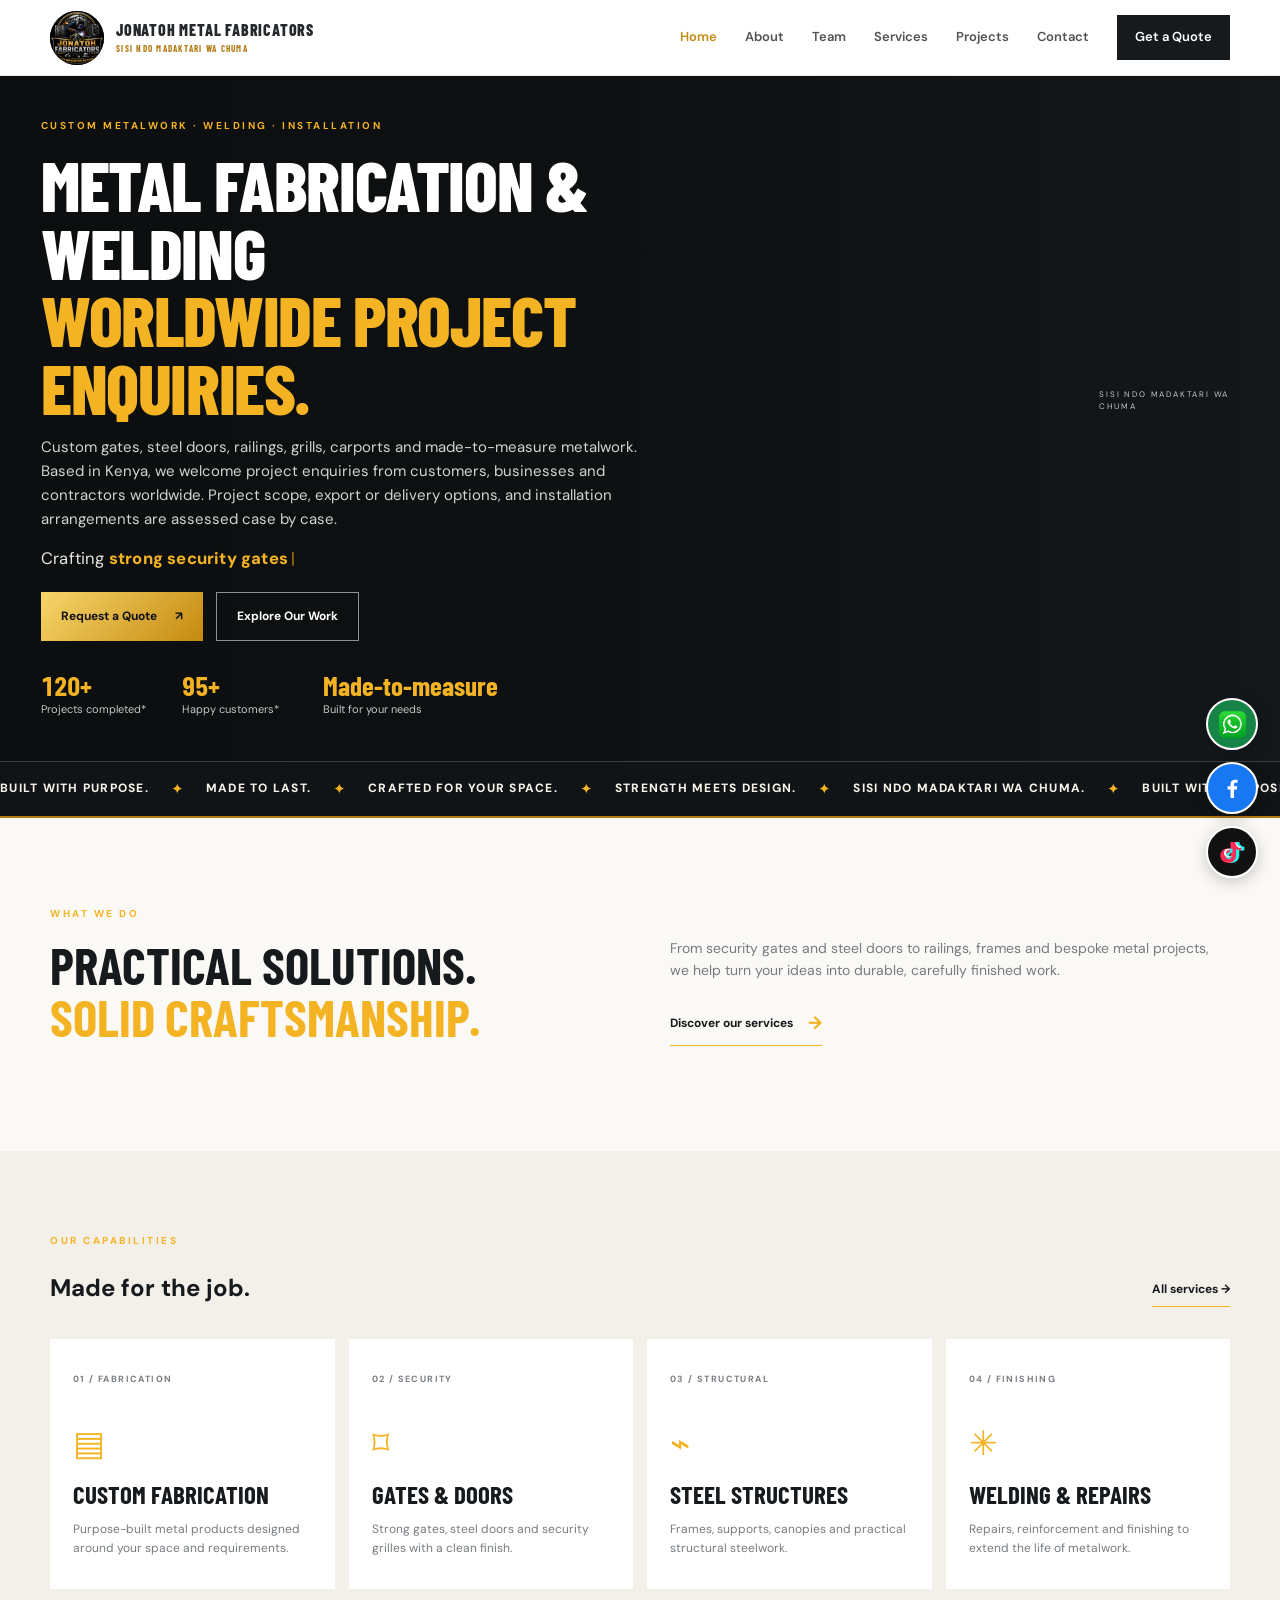
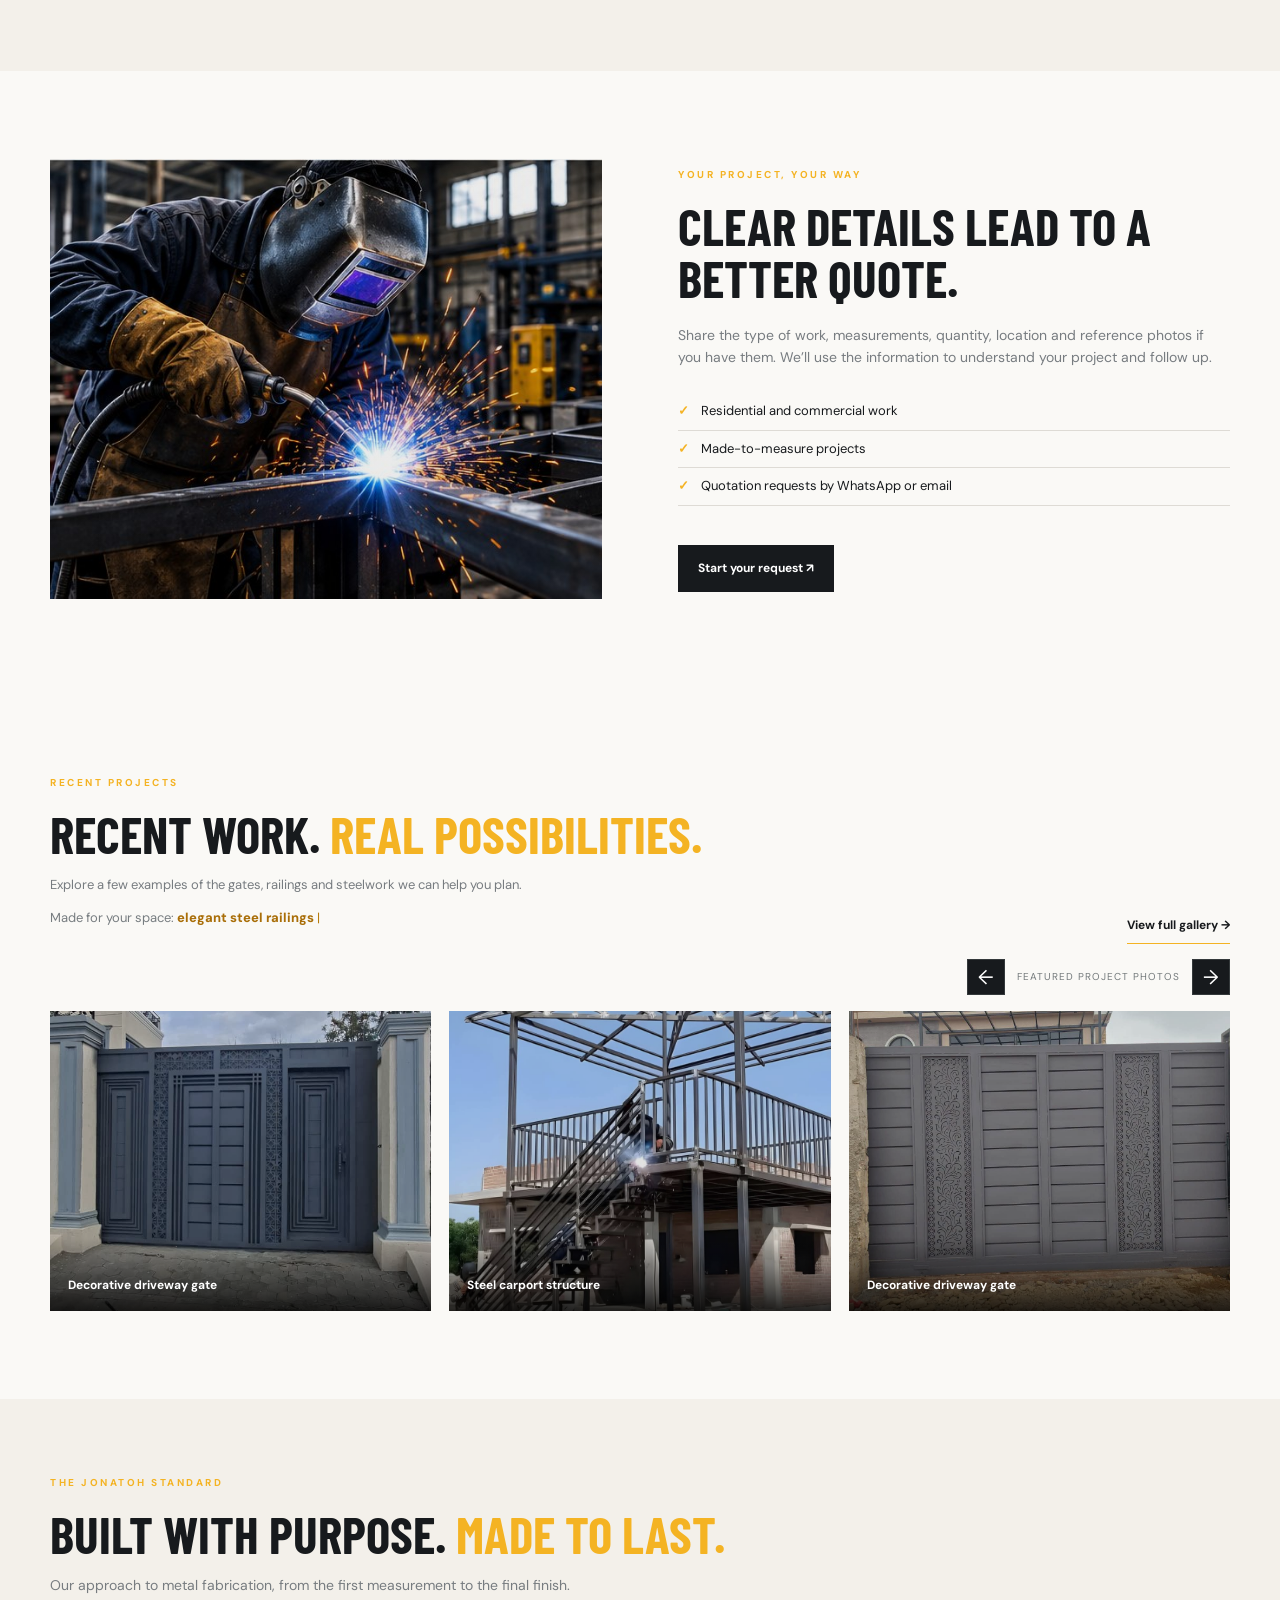
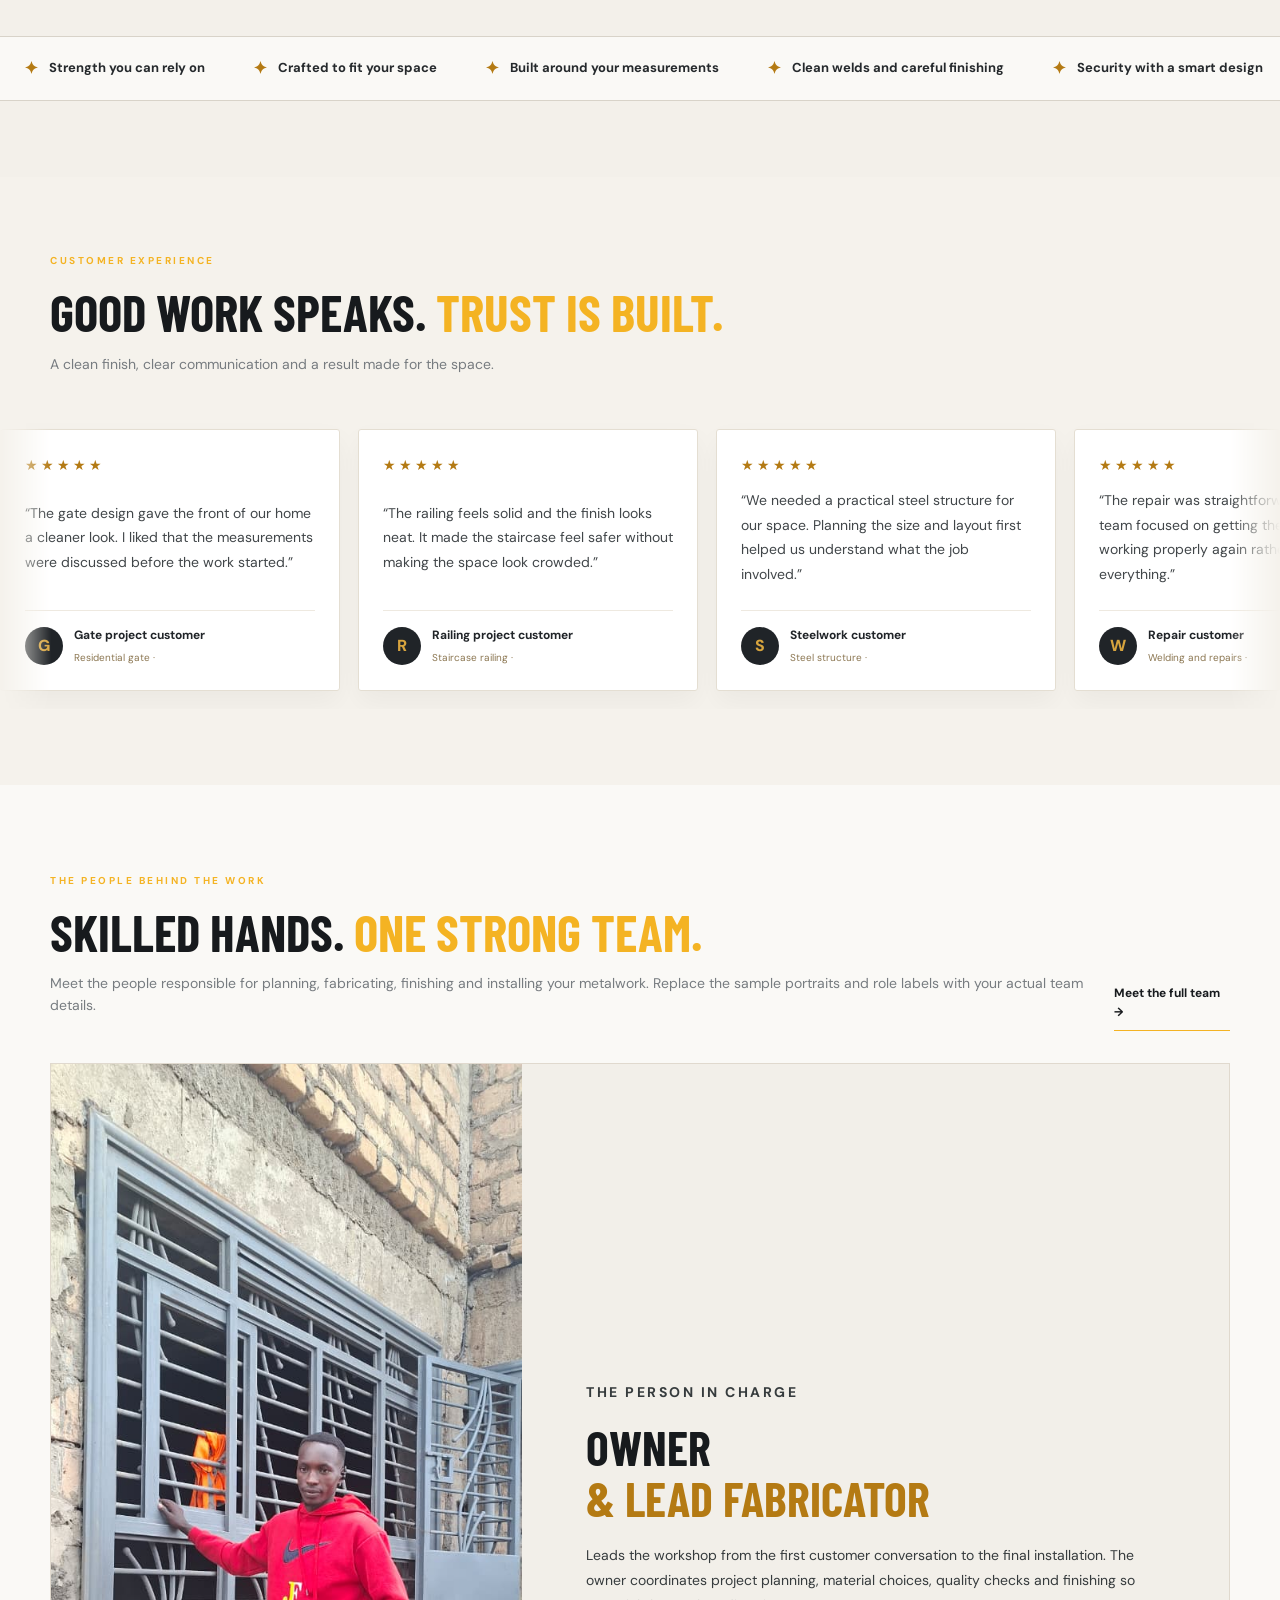
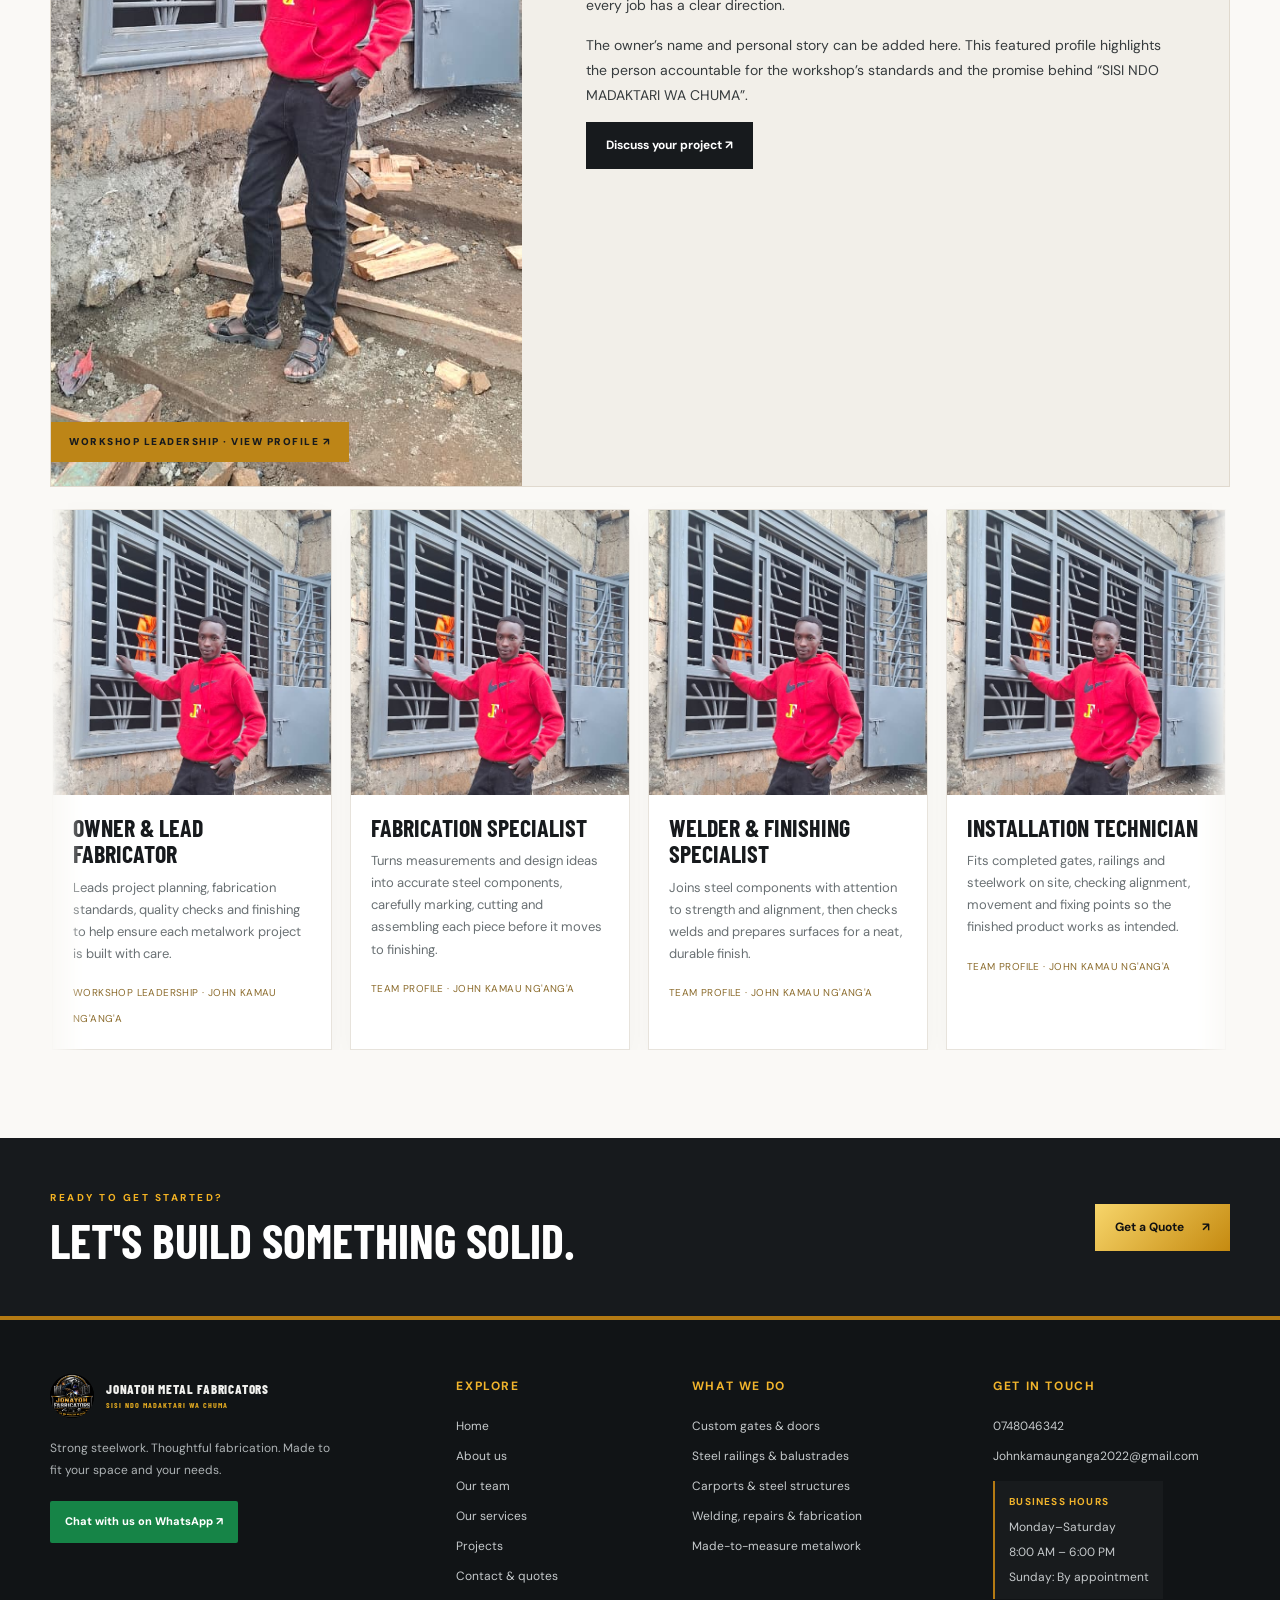
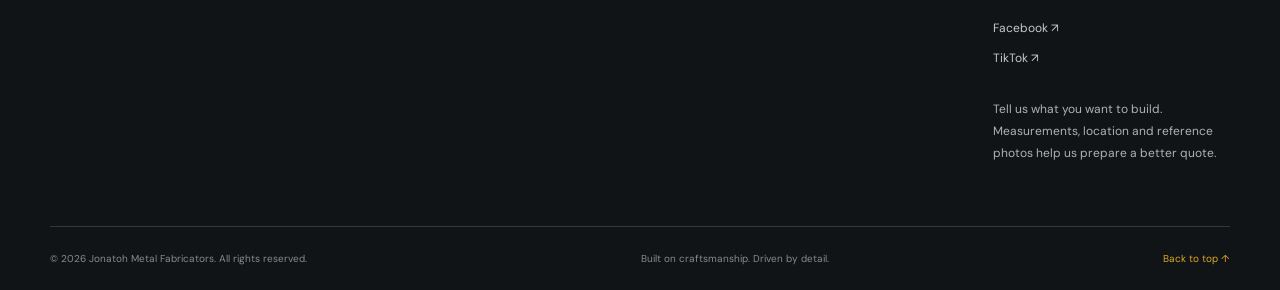
==== commit b7595108: "4th commit" ====
--- a/index.html
+++ b/index.html
@@ -2,17 +2,71 @@
 <html lang="en">
 <head>
   <meta charset="utf-8">
-  <meta name="viewport" content="width=device-width, initial-scale=1">
-  <title>Jonatoh Metal Fabricators | Gates, Railings & Welding in Kenya</title>
-  <meta name="description" content="Jonatoh Metal Fabricators creates custom steel gates, doors, railings, grills, carports and welding solutions in Kenya. Contact us on WhatsApp for a project quote.">
+  <meta name="viewport" content="width=device-width, initial-scale=1"><link rel="canonical" href="https://jonatohfabricators.co.ke/">
+  <title>Jonatoh Metal Fabricators | Metal Fabrication & Welding Worldwide</title><meta name="twitter:title" content="Jonatoh Metal Fabricators | Metal Fabrication & Welding Worldwide"><meta name="twitter:description" content="Kenya-based metal fabrication and welding company welcoming project enquiries from around the world. Custom gates, steel doors, windows, railings, carports and steel structures. International delivery and installation are assessed per project."><meta property="og:url" content="https://jonatohfabricators.co.ke/"><meta name="robots" content="index,follow,max-image-preview:large">
+  <meta name="description" content="Kenya-based metal fabrication and welding company welcoming project enquiries from around the world. Custom gates, steel doors, windows, railings, carports and steel structures. International delivery and installation are assessed per project.">
   <meta name="theme-color" content="#171a1d">
   <link rel="stylesheet" href="css/style.css">
   <meta property="og:type" content="website">
-  <meta property="og:title" content="Jonatoh Metal Fabricators | Custom Steelwork in Kenya">
-  <meta property="og:description" content="Custom gates, steel doors, railings, grills, carports and welding solutions. Request a quote from Jonatoh Metal Fabricators.">
+  <meta property="og:title" content="Jonatoh Metal Fabricators | Metal Fabrication & Welding Worldwide">
+  <meta property="og:description" content="Kenya-based metal fabrication and welding company welcoming project enquiries from around the world. Custom gates, steel doors, windows, railings, carports and steel structures. International delivery and installation are assessed per project.">
   <meta name="twitter:card" content="summary_large_image">
   <script type="application/ld+json">
-  {"@context":"https://schema.org","@type":"HomeAndConstructionBusiness","name":"Jonatoh Metal Fabricators","telephone":"+254748046342","description":"Custom steel gates, doors, railings, grills, carports, metal fabrication and welding services.","areaServed":{"@type":"Country","name":"Kenya"},"sameAs":["https://www.facebook.com/share/1BdSj5urgs/","https://www.tiktok.com/@jonatohfabricatorske"]}
+  {
+  "@context": "https://schema.org",
+  "@type": "HomeAndConstructionBusiness",
+  "@id": "https://jonatohfabricators.co.ke/#business",
+  "name": "Jonatoh Metal Fabricators",
+  "url": "https://jonatohfabricators.co.ke/",
+  "telephone": "+254748046342",
+  "email": "Johnkamaunganga2022@gmail.com",
+  "description": "Jonatoh Metal Fabricators is a Kenya-based metal fabrication and welding business welcoming project enquiries from customers worldwide; project scope, export or delivery options, and installation arrangements are confirmed case by case. Custom steel gates, doors, windows, railings, grills, carports and steel structures. Based in Kikuyu, Kiambu County. Contact us to discuss your project, specifications and delivery or installation requirements.",
+  "image": "https://jonatohfabricators.co.ke/images/jonatoh-logo.jpeg",
+  "address": {
+    "@type": "PostalAddress",
+    "streetAddress": "Gikambura, Ruthigiti Road",
+    "addressLocality": "Kikuyu",
+    "addressRegion": "Kiambu County",
+    "addressCountry": "KE"
+  },
+  "areaServed": [
+    {
+      "@type": "City",
+      "name": "Kikuyu"
+    },
+    {
+      "@type": "AdministrativeArea",
+      "name": "Kiambu County"
+    },
+    {
+      "@type": "Country",
+      "name": "Kenya"
+    },
+    {
+      "@type": "AdministrativeArea",
+      "name": "Worldwide project enquiries (logistics confirmed per project)"
+    }
+  ],
+  "openingHoursSpecification": [
+    {
+      "@type": "OpeningHoursSpecification",
+      "dayOfWeek": [
+        "Monday",
+        "Tuesday",
+        "Wednesday",
+        "Thursday",
+        "Friday",
+        "Saturday"
+      ],
+      "opens": "08:00",
+      "closes": "18:00"
+    }
+  ],
+  "sameAs": [
+    "https://www.facebook.com/share/1BdSj5urgs/",
+    "https://www.tiktok.com/@jonatohfabricatorske"
+  ]
+}
   </script>
 </head>
 <body id="top">
@@ -30,8 +84,8 @@
   <div class="hero-shade"></div>
   <div class="hero-content container">
     <p class="eyebrow">CUSTOM METALWORK · WELDING · INSTALLATION</p>
-    <h1>Metalwork made<br><em>stronger.</em></h1>
-    <p class="hero-copy">Custom gates, steel doors, railings, grills, carports and made-to-measure metalwork for homes and businesses.</p><p class="hero-typing-line">Crafting <strong data-typing-phrase>strong security gates</strong><span class="typing-caret" aria-hidden="true">|</span></p>
+    <h1>Metal Fabrication &amp; Welding<br><em>Worldwide Project Enquiries.</em></h1>
+    <p class="hero-copy">Custom gates, steel doors, railings, grills, carports and made-to-measure metalwork. Based in Kenya, we welcome project enquiries from customers, businesses and contractors worldwide. Project scope, export or delivery options, and installation arrangements are assessed case by case.</p><p class="hero-typing-line">Crafting <strong data-typing-phrase>strong security gates</strong><span class="typing-caret" aria-hidden="true">|</span></p>
     <div class="hero-actions"><a class="button button-orange" href="contact.html#quote">Request a Quote <span>↗</span></a><a class="button button-outline" href="projects.html">Explore Our Work</a></div>
     <div class="hero-stats hero-counter-stats"><div><strong class="count-up" data-count="120">0</strong><span>Projects completed*</span></div><div><strong class="count-up" data-count="95">0</strong><span>Happy customers*</span></div><div><strong>Made-to-measure</strong><span>Built for your needs</span></div></div>
   </div>
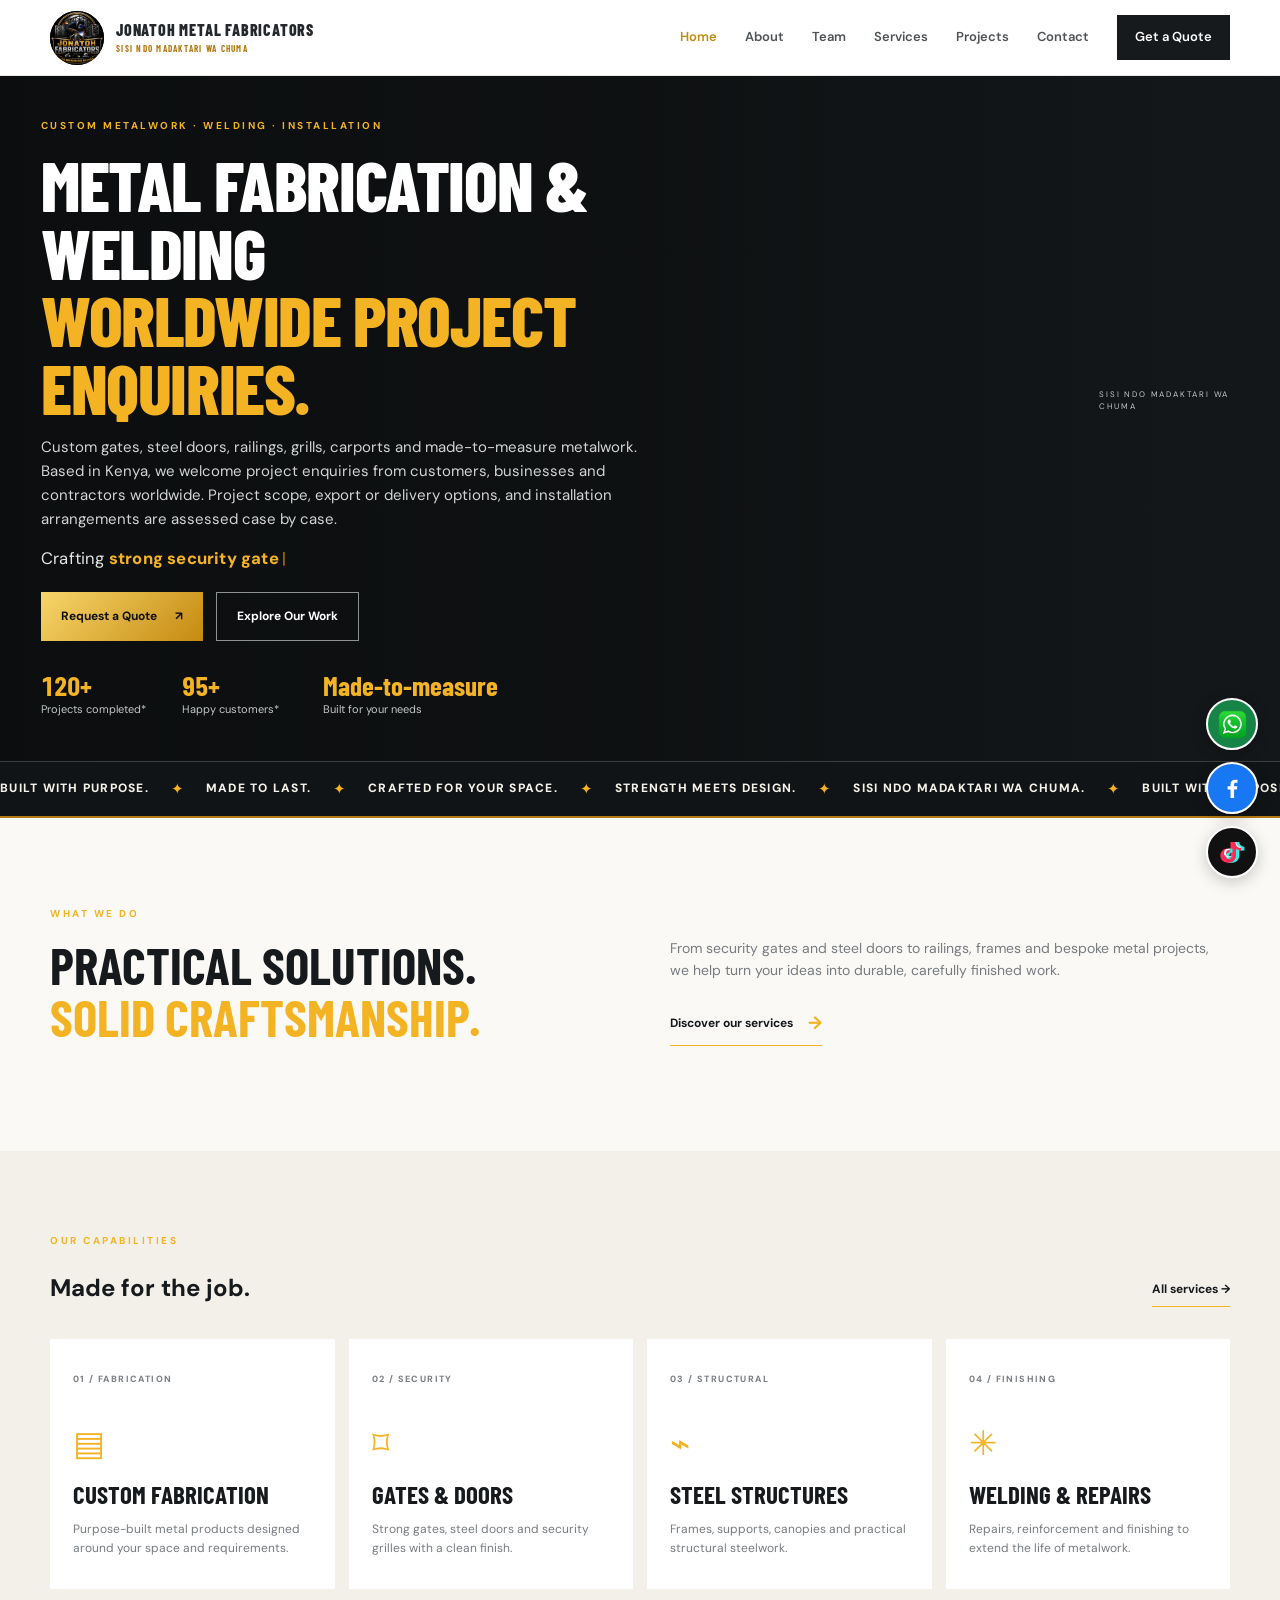
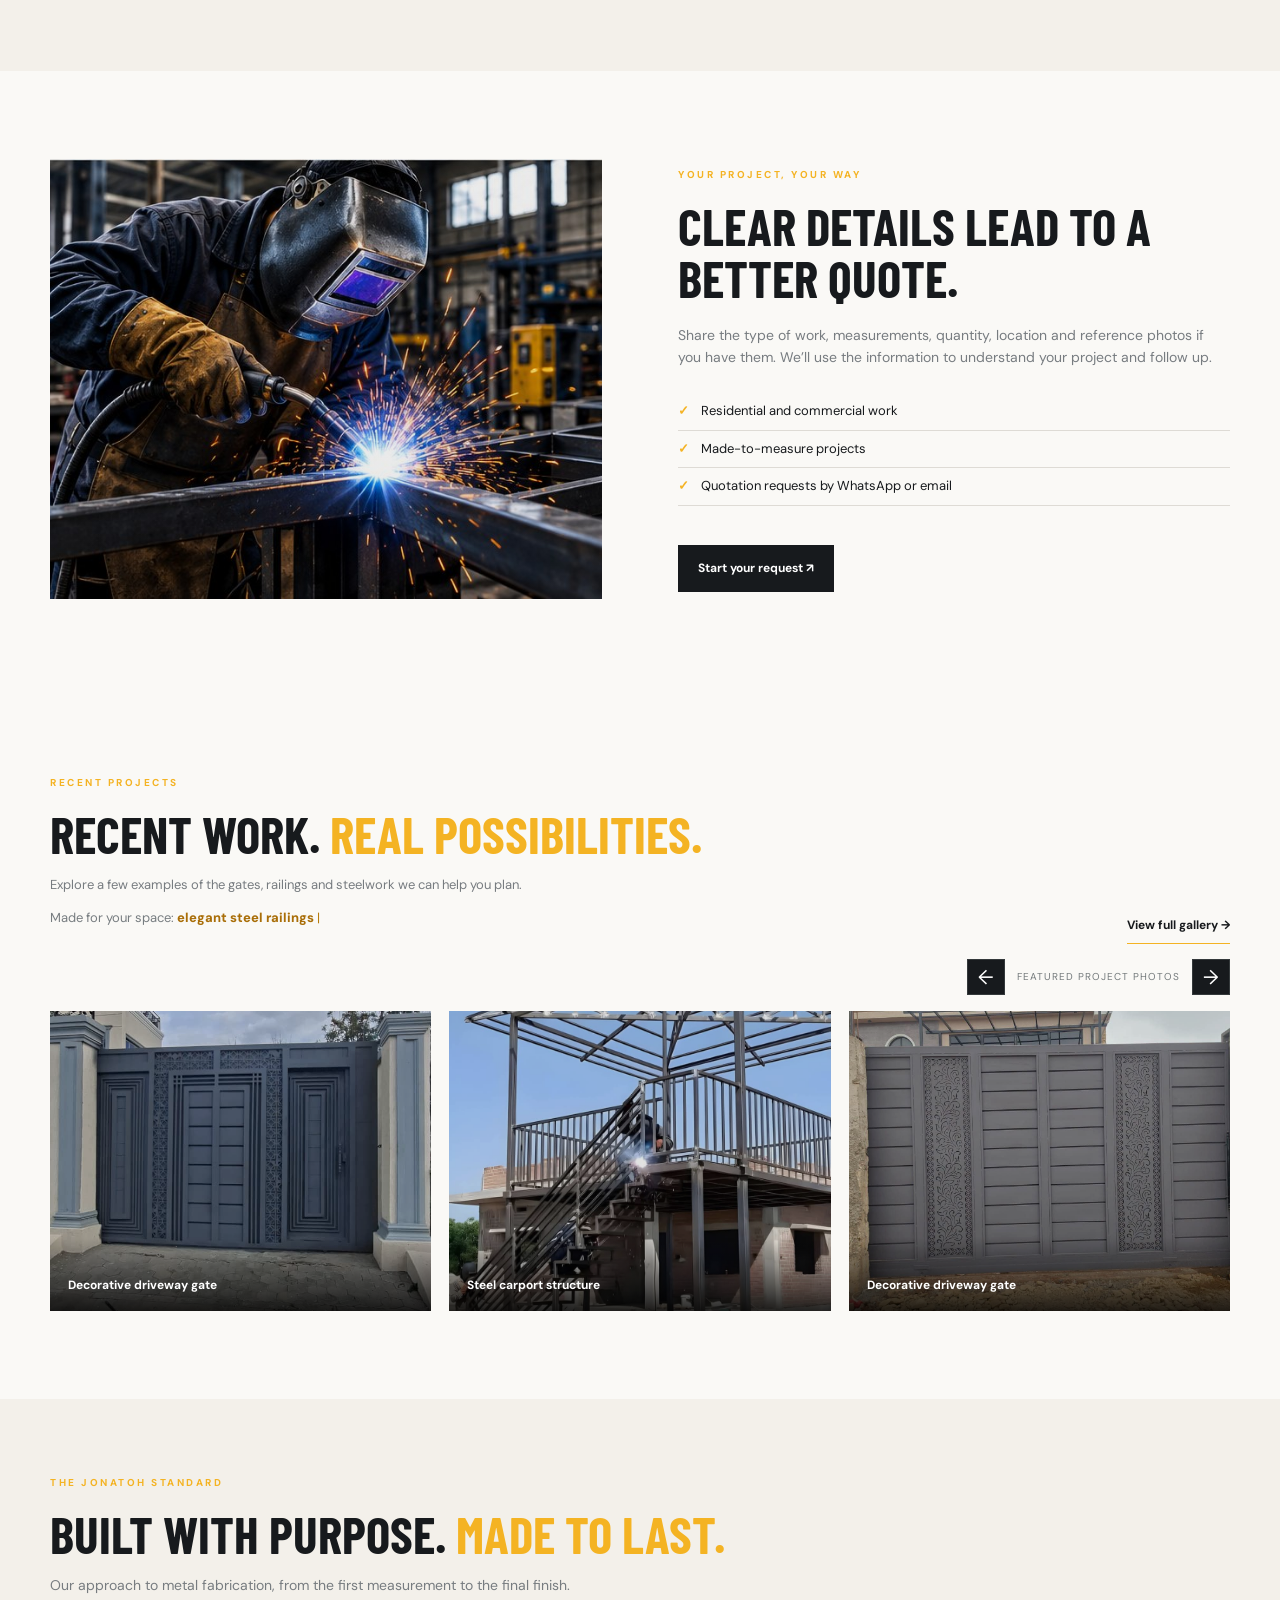
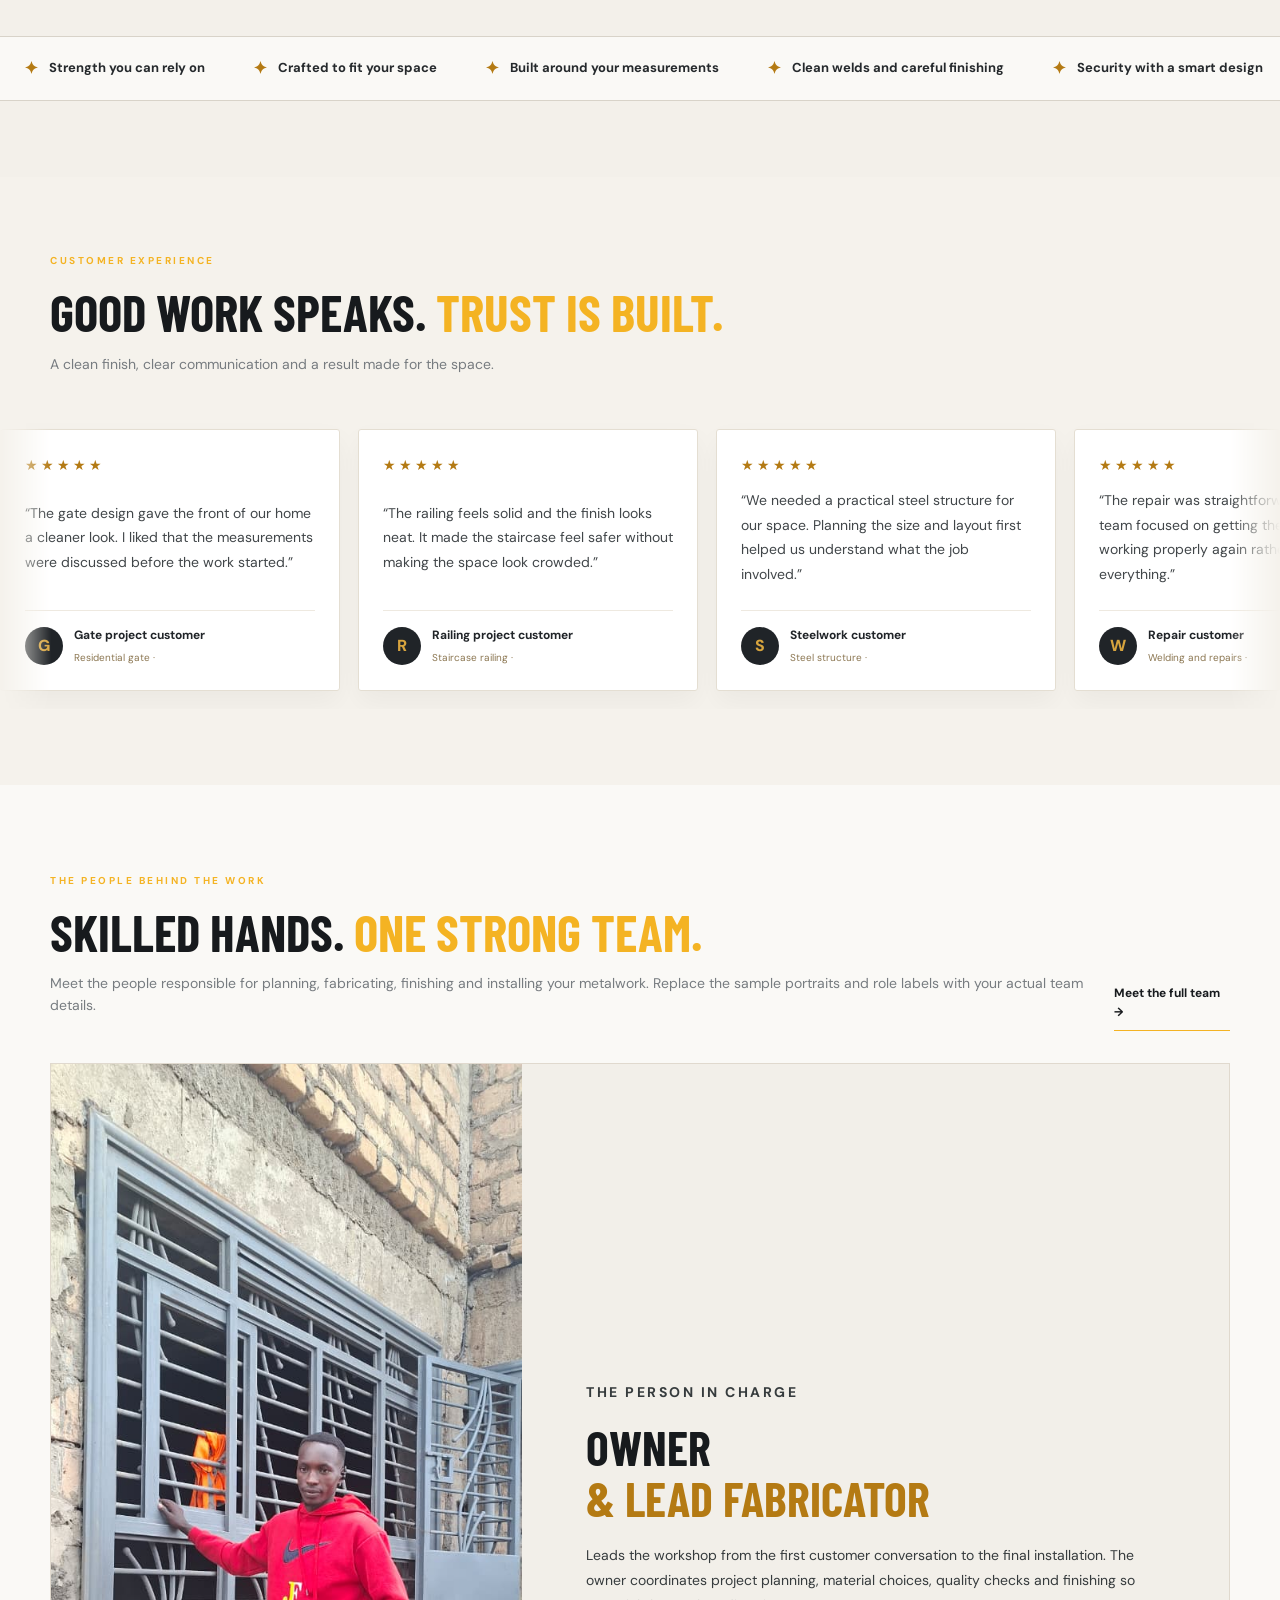
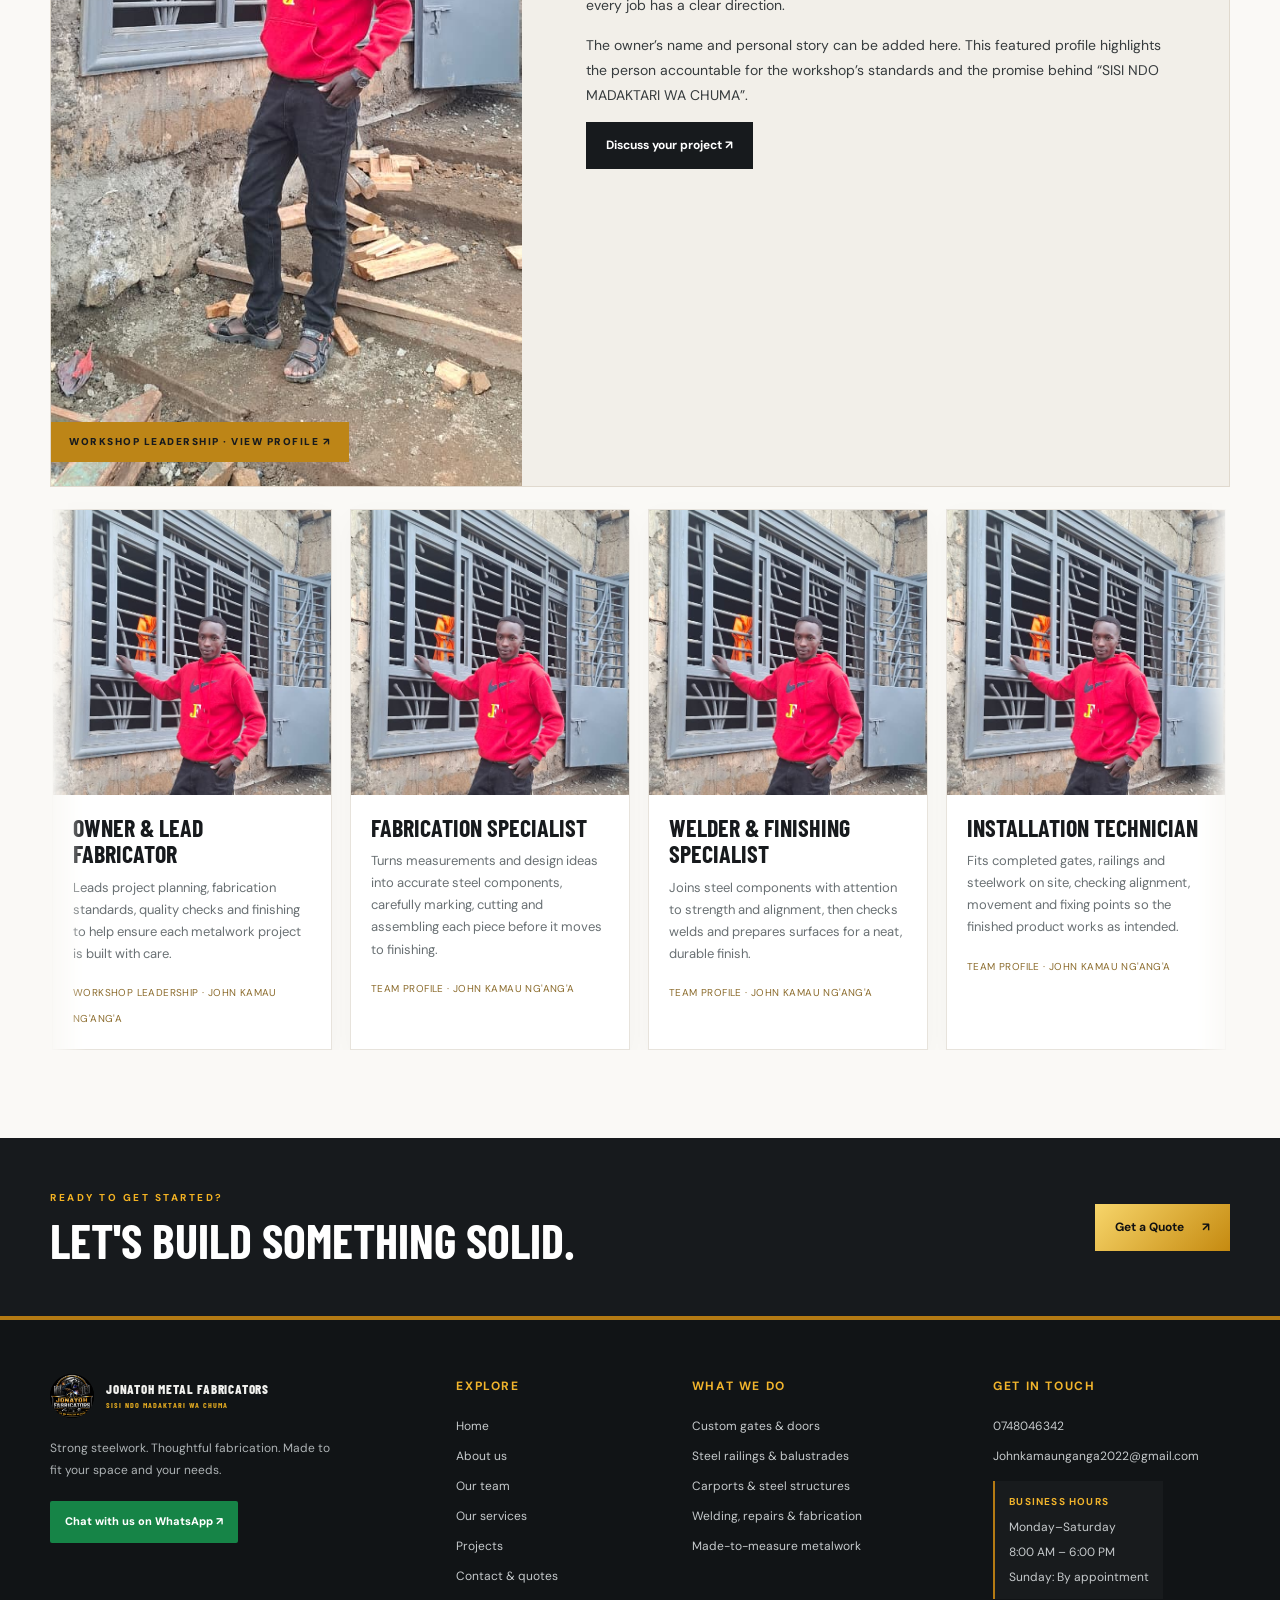
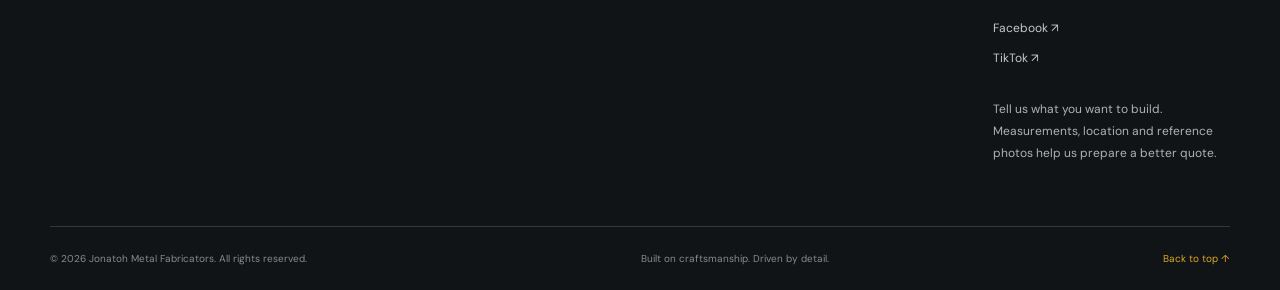
==== commit 478d52d4: "5th commit" ====
--- a/index.html
+++ b/index.html
@@ -3,8 +3,11 @@
 <head>
   <meta charset="utf-8">
   <meta name="viewport" content="width=device-width, initial-scale=1"><link rel="canonical" href="https://jonatohfabricators.co.ke/">
-  <title>Jonatoh Metal Fabricators | Metal Fabrication & Welding Worldwide</title><meta name="twitter:title" content="Jonatoh Metal Fabricators | Metal Fabrication & Welding Worldwide"><meta name="twitter:description" content="Kenya-based metal fabrication and welding company welcoming project enquiries from around the world. Custom gates, steel doors, windows, railings, carports and steel structures. International delivery and installation are assessed per project."><meta property="og:url" content="https://jonatohfabricators.co.ke/"><meta name="robots" content="index,follow,max-image-preview:large">
-  <meta name="description" content="Kenya-based metal fabrication and welding company welcoming project enquiries from around the world. Custom gates, steel doors, windows, railings, carports and steel structures. International delivery and installation are assessed per project.">
+  <title>Jonatoh Metal Fabricators | Quality Metal Fabrication & Welding Across Kenya</title>
+  <meta name="twitter:title" content="Jonatoh Metal Fabricators | Quality Metal Fabrication & Welding Countrywide">
+  <meta name="twitter:description"  content="Jonatoh Metal Fabricators provides quality metal fabrication services countrywide across Kenya, including gates, grills, steel doors, windows, tanks and custom steel structures. Contact us for a quotation.">
+  <meta property="og:url" content="https://jonatohfabricators.co.ke/"><meta name="robots" content="index,follow,max-image-preview:large">
+  <meta name="description" content="Kenya-based metal fabrication and welding company welcoming project enquiries from around the Country. Custom gates, steel doors, windows, railings, carports and steel structures. National delivery and installation are assessed per project.">
   <meta name="theme-color" content="#171a1d">
   <link rel="stylesheet" href="css/style.css">
   <meta property="og:type" content="website">
